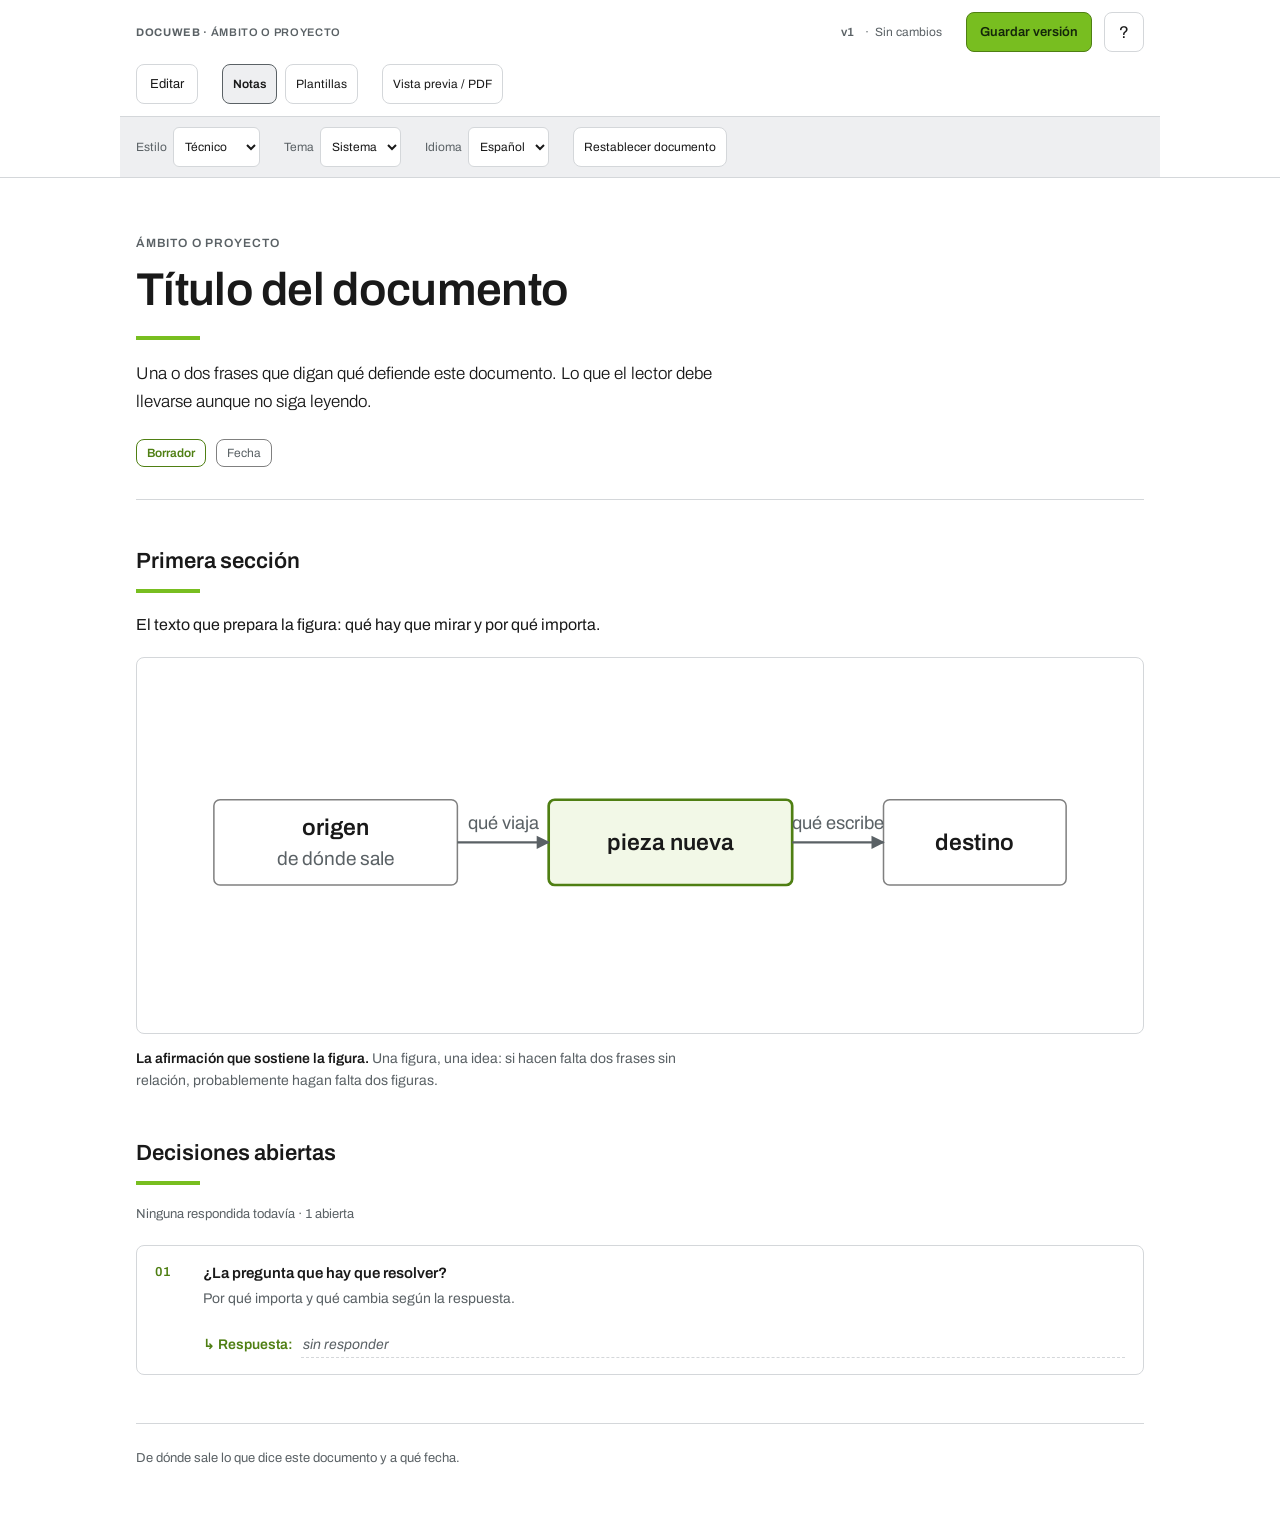
==== template.html @ 3a15a32e "feat: un solo botón Editar, Restablecer a la vista y enlaces Tres cosas que se notan al usar el docu" ====
<!doctype html>
<html lang="es">
<head>
<meta charset="utf-8">
<meta name="viewport" content="width=device-width, initial-scale=1, viewport-fit=cover">
<meta name="color-scheme" content="light dark">
<title>Título del documento</title>
<meta name="description" content="Documento creado con docuweb.">
<link rel="preconnect" href="https://fonts.googleapis.com">
<link rel="preconnect" href="https://fonts.gstatic.com" crossorigin>
<link rel="stylesheet" href="https://fonts.googleapis.com/css2?family=Archivo:wght@300;400;600&display=swap">
<style>:root{--surface:#ffffff;--surface-2:#eeeff1;--ink:#191919;--ink-muted:#5a6165;--border:#d4d7da;--border-strong:#808080;--brand:#78be20;--brand-ink:#4f7f13;--brand-tint:#f2f8e7;--info:#0b96cc;--danger:#b3000f;--danger-tint:#fdeced;--note-tint:#e6f4fb;--note-ink:#0a6d94;--radius:4px}@media (prefers-color-scheme:dark){:root:not([data-theme="light"]){--surface:#16191b;--surface-2:#212629;--ink:#eef1f2;--ink-muted:#a4acb1;--border:#343b40;--border-strong:#5e676c;--brand:#8fd42e;--brand-ink:#a3dd52;--brand-tint:#1c2a11;--info:#4cb9e6;--danger:#ff7b7b;--danger-tint:#2c1517;--note-tint:#112c38;--note-ink:#6fcdf0}}:root[data-theme="dark"]{--surface:#16191b;--surface-2:#212629;--ink:#eef1f2;--ink-muted:#a4acb1;--border:#343b40;--border-strong:#5e676c;--brand:#8fd42e;--brand-ink:#a3dd52;--brand-tint:#1c2a11;--info:#4cb9e6;--danger:#ff7b7b;--danger-tint:#2c1517;--note-tint:#112c38;--note-ink:#6fcdf0}*{box-sizing:border-box}html,body{margin:0;padding:0}#document-content a{color:var(--brand-ink);text-underline-offset:2px}#document-content a:hover{color:var(--ink)}img{max-width:100%}[hidden]{display:none!important}body{background:var(--surface);color:var(--ink);font-family:"Archivo",system-ui,-apple-system,"Segoe UI",sans-serif;line-height:1.5;-webkit-font-smoothing:antialiased}.page{max-width:1040px;margin:0 auto;padding-inline:16px;padding-block:32px 72px;display:flex;flex-direction:column;gap:56px}.appbar{position:sticky;top:env(safe-area-inset-top,0px);z-index:40;background:var(--surface);border-bottom:1px solid var(--border)}.appbar-inner{max-width:1040px;margin:0 auto;padding:10px 16px;display:flex;align-items:center;gap:10px;flex-wrap:wrap}.appbar .brandmark{font-size:12px;font-weight:600;letter-spacing:.09em;text-transform:uppercase;color:var(--ink-muted);margin-right:auto}.btn{font:inherit;font-size:13px;line-height:1;padding:9px 13px;border-radius:var(--radius);border:1px solid var(--border-strong);background:var(--surface);color:var(--ink);cursor:pointer;white-space:nowrap}.btn:hover{background:var(--surface-2)}.btn:focus-visible{outline:2px solid var(--info);outline-offset:2px}.btn[aria-pressed="true"]{background:var(--brand);border-color:var(--brand-ink);color:#14260a;font-weight:600}.btn--primary{background:var(--brand);border-color:var(--brand-ink);color:#14260a;font-weight:600}.btn--primary:hover{background:var(--brand-ink);color:#fff}.btn--ghost{border-color:var(--border)}.btn:disabled{opacity:.45;cursor:not-allowed}.btn--sm{padding:7px 10px;font-size:12px}.dirty{font-size:12px;color:var(--danger);font-weight:600;display:inline-flex;align-items:center;gap:6px}.dirty::before{content:"";width:7px;height:7px;border-radius:50%;background:var(--danger)}.saved{font-size:12px;color:var(--ink-muted)}.kicker{font-size:12px;font-weight:600;letter-spacing:.09em;text-transform:uppercase;color:var(--ink-muted);margin:0 0 12px}h1{font-size:clamp(30px,5vw,46px);line-height:1.14;font-weight:600;letter-spacing:-.015em;margin:0 0 20px;text-wrap:balance}h1::after{content:"";display:block;width:4rem;height:4px;background:var(--brand);margin-top:20px}.lede{font-size:17px;font-weight:300;line-height:1.6;max-width:62ch;margin:0}.lede strong{font-weight:600}.meta{display:flex;flex-wrap:wrap;gap:8px 10px;margin-top:24px}.pill{font-size:12px;line-height:1;padding:7px 10px;border:1px solid var(--border-strong);border-radius:var(--radius);color:var(--ink-muted)}.pill.is-draft{border-color:var(--brand-ink);color:var(--brand-ink);font-weight:600}section{display:flex;flex-direction:column;gap:20px}h2{font-size:24px;font-weight:600;line-height:1.25;margin:0;text-wrap:balance}h2::after{content:"";display:block;width:4rem;height:4px;background:var(--brand);margin-top:14px}h3{font-size:16px;font-weight:600;margin:0}p{margin:0;max-width:68ch}code{font-family:ui-monospace,SFMono-Regular,"SF Mono",Menlo,monospace;font-size:.88em;background:var(--surface-2);padding:1px 5px;border-radius:2px}figure{margin:0;display:flex;flex-direction:column;gap:14px}.figtools{display:none;flex-wrap:wrap;gap:8px;align-items:center;padding:10px;border:1px solid var(--border);border-bottom:none;border-radius:var(--radius) var(--radius) 0 0;background:var(--surface-2)}body.editing .figtools{display:flex}.figtools .sep{flex:1}.figtools .hint{font-size:12px;color:var(--ink-muted)}.canvas{overflow:auto;border:1px solid var(--border);border-radius:var(--radius);background:var(--surface);padding:20px 16px}body.editing .canvas{border-radius:0 0 var(--radius) var(--radius)}.canvas svg{display:block;height:auto;width:100%}.canvas--wide svg{min-width:880px}.canvas--mid svg{min-width:640px}body.editing .canvas svg{touch-action:none}figcaption{font-size:14px;color:var(--ink-muted);max-width:68ch;line-height:1.55}figcaption b{color:var(--ink);font-weight:600}.legend{display:flex;flex-wrap:wrap;gap:10px 22px;font-size:13px;color:var(--ink-muted)}.legend span{display:inline-flex;align-items:center;gap:8px}.swatch{width:26px;height:14px;border-radius:2px;flex:none}.sw-new{background:var(--brand-tint);border:1.5px solid var(--brand-ink)}.sw-out{border:1px dashed var(--border-strong)}.sw-dead{background:var(--danger-tint);border:1px dashed var(--danger)}.n-box{fill:var(--surface);stroke:var(--border-strong);stroke-width:1}.n-new{fill:var(--brand-tint);stroke:var(--brand-ink);stroke-width:1.75}.n-out{fill:var(--surface);stroke:var(--border-strong);stroke-width:1;stroke-dasharray:5 4}.n-dead{fill:var(--danger-tint);stroke:var(--danger);stroke-width:1;stroke-dasharray:5 4}.n-chip{fill:var(--surface-2);stroke:none}.n-chipdead{fill:var(--danger-tint);stroke:var(--danger);stroke-width:1;stroke-dasharray:4 3}.n-divider{fill:none;stroke:var(--info);stroke-width:1.5;stroke-dasharray:7 5}.n-label{fill:none;stroke:none}.n-note{fill:var(--note-tint);stroke:var(--note-ink);stroke-width:1.25}.t-note{fill:var(--ink);font-size:12.5px}.t-noteby{fill:var(--note-ink);font-size:11px;font-weight:600}.e-note{stroke:var(--note-ink);stroke-width:1.25;fill:none;stroke-dasharray:3 3}.p-note{fill:var(--note-ink)}body.no-notes .note-layer{display:none}.t-title{fill:var(--ink);font-size:15px;font-weight:600}.t-title.sm{font-size:13.5px}.node-link{cursor:pointer}.node-link text:first-of-type{text-decoration:underline;text-underline-offset:2px}body.editing .node-link{cursor:default}.t-sub{fill:var(--ink-muted);font-size:12.5px}.t-sub.sm{font-size:12px}.t-dead{fill:var(--danger)}.t-edge{fill:var(--ink-muted);font-size:12px}.t-edge.new{fill:var(--brand-ink);font-weight:600}.t-edge.dead{fill:var(--danger)}.e-line{stroke:var(--ink-muted);stroke-width:1.5;fill:none}.e-new{stroke:var(--brand-ink);stroke-width:2;fill:none}.e-dead{stroke:var(--danger);stroke-width:1.5;fill:none;stroke-dasharray:5 4}.h-line{fill:var(--ink-muted)}.h-new{fill:var(--brand-ink)}.h-dead{fill:var(--danger)}.hit{fill:transparent;stroke:transparent;stroke-width:10}.hitlbl{fill:transparent;stroke:none}body.editing [data-elabel]{cursor:move}.canvas svg text{pointer-events:none;user-select:none;-webkit-user-select:none}body.editing .node,body.editing .edge{cursor:pointer}body.editing .node.dragging{cursor:grabbing}.sel-ring{fill:none;stroke:var(--info);stroke-width:2;stroke-dasharray:4 3;pointer-events:none}.marquee{fill:var(--info);fill-opacity:.08;stroke:var(--info);stroke-width:1;stroke-dasharray:4 3;pointer-events:none}.handle{fill:var(--surface);stroke:var(--info);stroke-width:1.75;cursor:nwse-resize}.wp{fill:var(--surface);stroke:var(--info);stroke-width:1.75;cursor:move}.anch{fill:var(--surface);stroke:var(--info);stroke-width:1.25;opacity:.55;cursor:pointer}.anch:hover{opacity:1;stroke-width:2}.anch.is-on{fill:var(--info);opacity:1}.endp{fill:var(--info);stroke:var(--surface);stroke-width:1.5;cursor:move}.connect-src{stroke:var(--info)!important;stroke-width:2.5!important}.props{position:fixed;right:16px;bottom:16px;z-index:50;width:360px;max-width:calc(100vw - 32px);background:var(--surface);border:1px solid var(--border-strong);border-radius:var(--radius);box-shadow:0 4px 20px rgba(25,25,25,.2);padding:16px;display:none;flex-direction:column;gap:12px;max-height:min(80vh,760px);overflow:auto}.props.open{display:flex}.props header{display:flex;align-items:center;gap:8px}.props header h3{font-size:14px;margin-right:auto}.field{display:flex;flex-direction:column;gap:5px}.field label{font-size:11px;font-weight:600;letter-spacing:.06em;text-transform:uppercase;color:var(--ink-muted)}.field input,.field select,.field textarea{font:inherit;font-size:13px;padding:8px 9px;border:1px solid var(--border-strong);border-radius:var(--radius);background:var(--surface);color:var(--ink);width:100%}.field textarea{resize:vertical;line-height:1.45;min-height:76px}.field input:focus,.field select:focus,.field textarea:focus{outline:2px solid var(--info);outline-offset:1px;border-color:var(--info)}.props-actions{display:flex;gap:8px;flex-wrap:wrap}.btn--danger{border-color:var(--danger);color:var(--danger)}.btn--danger:hover{background:var(--danger-tint)}.revbadge{font:inherit;font-size:12px;font-weight:600;line-height:1;padding:7px 10px;border-radius:var(--radius);border:1px solid var(--brand-ink);background:var(--brand-tint);color:var(--brand-ink);cursor:pointer;font-variant-numeric:tabular-nums}.revbadge:hover{background:var(--brand);color:#14260a}.revbadge:focus-visible{outline:2px solid var(--info);outline-offset:2px}.overlay{position:fixed;top:0;right:0;bottom:0;left:0;inset:0;z-index:60;background:rgba(25,25,25,.6);display:flex;align-items:center;justify-content:center;padding:16px}.modal{background:var(--surface);border:1px solid var(--border-strong);border-radius:var(--radius);padding:22px;width:420px;max-width:100%;max-height:min(80vh,640px);overflow:auto;display:flex;flex-direction:column;gap:14px;box-shadow:0 4px 20px rgba(25,25,25,.2)}.modal h3{font-size:18px}.modal .field input{width:100%}.modal p{font-size:13.5px;color:var(--ink-muted);line-height:1.5}.histlist{display:flex;flex-direction:column;gap:0;border:1px solid var(--border);border-radius:var(--radius)}.histrow{display:grid;grid-template-columns:44px 1fr;gap:12px;padding:12px 14px;border-bottom:1px solid var(--border);font-size:13.5px}.histrow:last-child{border-bottom:none}.histrow.is-current{background:var(--brand-tint)}.histrow .r{font-weight:600;color:var(--brand-ink);font-variant-numeric:tabular-nums}.histrow .who{color:var(--ink-muted);font-size:12.5px}.notice{display:none;gap:12px;align-items:flex-start;border:1px solid var(--brand-ink);background:var(--brand-tint);border-radius:var(--radius);padding:14px 16px;font-size:13.5px;line-height:1.5}.notice.open{display:flex}.notice p{margin:0;flex:1;color:var(--ink)}.notes{display:grid;grid-template-columns:repeat(auto-fit,minmax(260px,1fr));gap:16px}.note{border:1px solid var(--border);border-radius:var(--radius);padding:18px;display:flex;flex-direction:column;gap:8px}.note h3{font-size:15px}.note p{font-size:14px;color:var(--ink-muted);line-height:1.55}.note .src{font-size:12px;color:var(--ink-muted);font-family:ui-monospace,SFMono-Regular,Menlo,monospace}.tablewrap{overflow-x:auto;border:1px solid var(--border);border-radius:var(--radius)}table{border-collapse:collapse;width:100%;min-width:560px;font-size:14px}th,td{text-align:left;padding:13px 16px;border-bottom:1px solid var(--border);vertical-align:top}thead th{font-size:12px;font-weight:600;letter-spacing:.06em;text-transform:uppercase;color:var(--ink-muted);background:var(--surface-2)}tbody tr:last-child td{border-bottom:none}.tag{display:inline-block;font-size:12px;line-height:1;padding:5px 8px;border-radius:2px;background:var(--surface-2);color:var(--ink-muted);white-space:nowrap}.tag.is-new{background:var(--brand-tint);color:var(--brand-ink);font-weight:600}ol.decisions{margin:0;padding:0;list-style:none;border:1px solid var(--border);border-radius:var(--radius)}ol.decisions li{display:grid;grid-template-columns:34px 1fr;gap:14px;padding:16px 18px;border-bottom:1px solid var(--border)}ol.decisions li:last-child{border-bottom:none}ol.decisions li.is-answered{background:var(--brand-tint)}.num{font-size:13px;font-weight:600;color:var(--brand-ink);font-variant-numeric:tabular-nums;padding-top:1px}.decision-q{font-weight:600;font-size:15px;margin-bottom:4px}.decision-w{font-size:14px;color:var(--ink-muted);line-height:1.55}.answer{display:flex;gap:8px;align-items:flex-start;margin-top:10px}.answer .lbl{font-size:14px;font-weight:600;line-height:1.55;color:var(--brand-ink);white-space:nowrap}.answer textarea{flex:1;min-width:0;font:inherit;font-size:14px;line-height:1.55;color:var(--ink);background:transparent;border:0;border-bottom:1px dashed var(--border);border-radius:0;padding:0 2px 2px;margin:0;resize:none;overflow:hidden}.answer textarea::placeholder{color:var(--ink-muted);font-style:italic}.answer textarea:hover{border-bottom-color:var(--border-strong)}.answer textarea:focus{outline:none;border-bottom:1px solid var(--brand-ink)}.deccount{font-size:13px;color:var(--ink-muted);font-variant-numeric:tabular-nums}footer{border-top:1px solid var(--border);padding-top:24px;font-size:13px;color:var(--ink-muted);line-height:1.6;display:flex;flex-direction:column;gap:8px}footer p{max-width:72ch}@media (max-width:560px){.page{padding-block:24px 48px;gap:44px}ol.decisions li{grid-template-columns:24px 1fr;gap:10px;padding:14px}.props{left:16px;right:16px;bottom:8px;width:auto}}:root{--radius:8px}#document-content{display:flex;flex-direction:column;gap:48px;min-width:0}#document-content>header{padding:24px 0 32px;border-bottom:1px solid var(--border)}#document-content>section{min-width:0}.appbar-inner{position:relative;display:flex;flex-direction:column;align-items:stretch;gap:12px;padding:12px 16px 0}.appbar-heading,.appbar-actions,.menu-content,.appbar-preferences{display:flex;align-items:center;gap:8px}.appbar-heading{padding-right:52px;min-width:0}.document-identity{flex:1;min-width:0;overflow:hidden;text-overflow:ellipsis;white-space:nowrap;font-size:11px;letter-spacing:.06em;text-transform:uppercase;color:var(--ink-muted)}.appbar .brandmark{font-size:11px;letter-spacing:inherit;margin:0}.product-name{font-weight:700}.document-state{display:flex;align-items:center;gap:6px;white-space:nowrap;color:var(--ink-muted);font-size:12px;margin-right:16px}.appbar .revbadge{background:transparent;color:var(--ink-muted);border-color:transparent;min-height:40px;padding:0 4px}.appbar .btn,.appbar select{min-height:40px;box-shadow:none;border-color:var(--border)}.appbar .btn[aria-pressed=true]{background:var(--surface-2);border-color:var(--ink-muted);color:var(--ink);font-weight:600}.appbar #btn-help{position:absolute;right:16px;top:12px;width:40px;font-size:17px}.appbar #btn-save{margin-left:auto;border-color:var(--brand-ink)}.appbar:has(#status.dirty) #btn-save{outline:2px solid var(--brand-tint);outline-offset:2px}.appbar .dirty::before{display:none}.appbar-actions{gap:24px;flex-wrap:wrap}.appbar-preferences{background:var(--surface-2);margin:0 -16px;padding:10px 16px;border-top:1px solid var(--border);gap:24px;flex-wrap:wrap}.mobile-control,.mobile-label{display:none}.document-controls{display:flex;flex-wrap:wrap;gap:24px;align-items:center}.document-controls label{font-size:12px;color:var(--ink-muted);display:flex;gap:6px;align-items:center}.document-controls select{font:inherit;color:var(--ink);background:var(--surface);border:1px solid var(--border);border-radius:6px;padding:7px}.content-tools{display:none;padding:12px 0;border-top:1px solid var(--border);gap:8px;flex-wrap:wrap}body.editing-content .content-tools{display:flex}[contenteditable=true]{outline:1px dashed var(--border-strong);outline-offset:5px;cursor:text;white-space:pre-wrap;min-height:1.2em}[contenteditable=true]:focus{outline:2px solid var(--info);border-radius:2px}.metric-grid{display:grid;grid-template-columns:repeat(3,minmax(0,1fr));gap:16px}.metric{border:1px solid var(--border);border-radius:var(--radius);padding:22px;background:var(--surface-2)}.metric h3{font-size:13px;color:var(--ink-muted);margin-bottom:12px}.metric p{font-size:26px;font-weight:600;line-height:1.2}.callout{padding:22px;border-left:4px solid var(--brand-ink);background:var(--brand-tint);border-radius:0 var(--radius) var(--radius) 0;display:grid;gap:10px}.template-grid{display:grid;grid-template-columns:repeat(2,minmax(0,1fr));gap:12px;margin-top:18px}.template-card{white-space:normal;text-align:left;line-height:1.5;padding:20px;display:flex;flex-direction:column;gap:8px}.template-card small{font-size:12px;color:var(--ink-muted)}.template-preview{height:48px;display:flex;gap:5px;align-items:flex-end}.template-preview i{display:block;width:22%;background:var(--border);height:60%;border-radius:3px}.template-preview i:first-child{height:100%;background:var(--brand-ink)}.modal{max-height:85vh;overflow:auto}:root[data-design=editorial] #document-content{gap:60px}:root[data-design=editorial] .page{max-width:920px}:root[data-design=editorial] #document-content h1{font:500 clamp(38px,6vw,62px)/1.08 Georgia,serif;letter-spacing:-.035em}:root[data-design=editorial] #document-content h2{font-family:Georgia,serif;font-size:30px;font-weight:500}:root[data-design=editorial] #document-content h2::after{display:none}:root[data-design=editorial] #document-content>section{padding-top:24px;border-top:1px solid var(--border)}:root[data-design=editorial] .lede{font-size:20px;line-height:1.7}:root[data-design=executive] #document-content>header{padding:32px;border-radius:14px;background:var(--surface-2);border:1px solid var(--border)}:root[data-design=executive] #document-content h1{font-size:clamp(32px,5vw,48px);max-width:22ch}:root[data-design=executive] #document-content h2::after{width:28px;height:3px;margin-top:10px}:root[data-design=executive] #document-content>section{gap:18px}:root[data-design=technical] #document-content h2{font-size:22px}:root[data-design=technical] .canvas{background-image:radial-gradient(var(--border) .6px,transparent .6px);background-size:16px 16px}.answer-print{display:none;white-space:pre-wrap;overflow-wrap:anywhere}ol.decisions li>.answer{grid-column:2;min-width:0}.answer-print{flex:1;min-width:0}.appearance-group{border-top:1px solid var(--border);margin-top:14px;padding-top:12px}.appearance-group summary{font-size:13px;font-weight:600;cursor:pointer;padding:4px 0}.appearance-fields{display:flex;flex-direction:column;gap:12px;padding-top:12px}.appearance-grid{display:grid;grid-template-columns:1fr 1fr;gap:10px}.color-controls{display:flex;gap:6px;align-items:center}.color-controls input[type=color]{width:40px;height:36px;padding:3px;flex:none;cursor:pointer}.color-controls input[type=text]{min-width:0;flex:1;font-family:monospace}.color-field>.btn{align-self:flex-start}.appearance-actions{border-top:1px solid var(--border);padding-top:12px;margin:12px 0}.section-controls{display:flex;gap:8px;flex-wrap:wrap;padding:10px;background:var(--surface-2);border:1px dashed var(--border);border-radius:var(--radius)}@media print{.section-controls{display:none!important}}#props-body{display:flex;flex-direction:column;gap:8px}.props>header{position:sticky;top:-16px;background:var(--surface);z-index:1;padding:10px 0}.tablewrap th,.tablewrap td{overflow-wrap:anywhere}@media(max-width:600px){.metric-grid,.template-grid{grid-template-columns:1fr}.appbar{position:static}.appbar-heading{padding:0}.document-state,.desktop-label,.product-name{display:none}.mobile-control,.mobile-label{display:inline-flex}.appbar .btn,.appbar select{min-height:44px}.appbar-inner{padding-bottom:12px;gap:8px}.appbar-actions{gap:8px;flex-wrap:nowrap;justify-content:space-between}.toolbar-menu{position:relative}.toolbar-menu .menu-content{display:none;position:absolute;top:calc(100% + 6px);left:0;z-index:45;padding:8px;min-width:180px;flex-direction:column;align-items:stretch;background:var(--surface);border:1px solid var(--border);border-radius:8px}.toolbar-menu.is-open .menu-content{display:flex}.secondary-menu{order:3}.secondary-menu .menu-content{left:auto;right:0}.appbar #btn-help{position:static;width:auto;font-size:13px}.appbar #btn-help::after{content:' ' attr(aria-label)}.appbar-preferences{display:none;margin-bottom:-12px}.appbar-preferences.is-open{display:flex}.document-controls{flex-direction:column;align-items:stretch;gap:8px}.document-controls label{justify-content:space-between}.document-controls select{min-width:60%}.document-controls{width:100%}:root[data-design=executive] #document-content>header{padding:22px}#document-content{gap:36px}}@page{size:A4;margin:17mm 16mm 18mm}@media print{:root,:root[data-theme],:root:not([data-theme=light]){--surface:#fff;--surface-2:#f3f4f5;--ink:#191919;--ink-muted:#50565a;--border:#c9cdd0;--border-strong:#747b80;--brand:#78be20;--brand-ink:#436d10;--brand-tint:#f2f8e7;--info:#096889;--danger:#a40014;--danger-tint:#fff0f0;--note-tint:#edf6fa;--note-ink:#075e80;color-scheme:light}*{-webkit-print-color-adjust:exact;print-color-adjust:exact}body{background:white;font-size:10pt}.appbar,.content-tools,.notice,.props,.overlay,.figtools,body.editing .figtools{display:none!important}.page{display:block!important;max-width:none!important;padding:0!important;margin:0!important}#document-content{display:block!important}#document-content>header{margin-bottom:9mm;padding-top:0}#document-content>section{display:block;margin:0 0 9mm;padding-top:0}#document-content>section>*+*{margin-top:4mm}#document-content h1{font-size:30pt!important}#document-content h2{font-size:18pt!important;break-after:avoid}h3{break-after:avoid}p,li{orphans:3;widows:3}figure,.metric,.note,.callout,ol.decisions li{break-inside:avoid}.canvas{overflow:visible;padding:8px;background-image:none!important}.canvas svg{width:100%!important;min-width:0!important;max-height:180mm}.tablewrap{overflow:visible}table{width:100%;min-width:0!important;table-layout:fixed}thead{display:table-header-group}tr{break-inside:avoid}.answer textarea{display:none!important}.answer-print{display:block}[contenteditable]{outline:none!important}.sel-ring,.handle,.wp,.marquee{display:none!important}footer{margin-top:8mm;padding-top:4mm;border-top:1px solid var(--border)}}</style>
</head>
<body>

<div class="appbar">
  <div class="appbar-inner">
    <div class="appbar-heading">
    <button type="button" class="btn mobile-control" id="btn-menu" data-panel="preferences" aria-controls="preferences" aria-expanded="false" data-i18n-aria-label="appbar.preferences" aria-label="Preferencias">☰</button>
    <div class="document-identity"><span class="product-name">docuweb · </span><span class="brandmark">Ámbito o proyecto</span></div>
    <div class="document-state" aria-live="polite">
    <button type="button" class="revbadge" id="btn-history" data-i18n-title="appbar.history.title" title="Ver el historial de versiones de este fichero">v1</button>
    <span aria-hidden="true">·</span><span id="status" class="saved" data-i18n="status.clean">Sin cambios</span>
    </div>
    <button type="button" class="btn btn--primary" id="btn-save"><span class="desktop-label" data-i18n="appbar.save">Guardar versión</span><span class="mobile-label" data-i18n="appbar.saveShort">Guardar</span></button>
    </div>
    <div class="appbar-actions">
    <button type="button" class="btn" id="btn-edit" aria-pressed="false" data-i18n-title="appbar.edit.title" title="Edita el texto y los diagramas del documento" data-i18n="appbar.edit">Editar</button>
    <div class="toolbar-menu secondary-menu" id="secondary-menu">
    <button type="button" class="btn mobile-control" data-panel="secondary-menu" aria-controls="secondary-actions" aria-expanded="false" data-i18n-aria-label="appbar.more" aria-label="Más">•••</button>
    <div class="menu-content" id="secondary-actions">
    <button type="button" class="btn btn--sm" id="btn-notes" aria-pressed="true" data-i18n-title="appbar.notes.title" title="Muestra u oculta las notas de revisión" data-i18n="appbar.notes">Notas</button>
    <button type="button" class="btn btn--sm btn--ghost" id="btn-help" data-i18n-title="appbar.help.title" data-i18n-aria-label="appbar.help" aria-label="Ayuda" title="Cómo se edita este documento">?</button>
    <button type="button" class="btn btn--sm" id="btn-templates" data-i18n="appbar.templates">Plantillas</button>
    </div></div>
    <button type="button" class="btn btn--sm" id="btn-print" data-i18n="appbar.print">Imprimir / PDF</button>
    </div>
    <div class="appbar-preferences" id="preferences">
    <div class="document-controls"><label><span data-i18n="appbar.style">Estilo</span> <select id="design-select"><option value="technical" data-i18n="style.technical">Técnico</option><option value="editorial" data-i18n="style.editorial">Editorial</option><option value="executive" data-i18n="style.executive">Ejecutivo</option></select></label><label><span data-i18n="appbar.theme">Tema</span> <select id="theme-select"><option value="auto" data-i18n="theme.auto">Sistema</option><option value="light" data-i18n="theme.light">Claro</option><option value="dark" data-i18n="theme.dark">Oscuro</option></select></label><label><span data-i18n="appbar.lang">Idioma</span> <select id="lang-select"><option value="es">Español</option><option value="en">English</option></select></label></div>
    <button type="button" class="btn btn--ghost btn--sm" id="btn-reset" data-i18n-title="appbar.reset.title" title="Vuelve al contenido y los ajustes guardados en este fichero" data-i18n="appbar.reset">Restablecer documento</button>
    </div>
  </div>
</div>

<div class="page">

  <div class="notice" id="notice">
    <p id="notice-text"></p>
    <button type="button" class="btn btn--sm" id="notice-dismiss" data-i18n="notice.dismiss">Entendido</button>
  </div>

  <div id="document-content">
  <!-- ═══════════════ CONTENIDO DEL DOCUMENTO ═══════════════
       Todo lo que hay entre esta marca y la de cierre es tuyo.
       El resto del fichero es el motor: no hace falta tocarlo.
  ════════════════════════════════════════════════════════ -->
  <header>
    <p class="kicker">Ámbito o proyecto</p>
    <h1>Título del documento</h1>
    <p class="lede">
      Una o dos frases que digan qué defiende este documento. Lo que el lector debe
      llevarse aunque no siga leyendo.
    </p>
    <div class="meta">
      <span class="pill is-draft">Borrador</span>
      <span class="pill">Fecha</span>
    </div>
  </header>

  <section>
    <h2>Primera sección</h2>
    <p>
      El texto que prepara la figura: qué hay que mirar y por qué importa.
    </p>
    <figure data-fig="f1">
      <div class="figtools" data-tools="f1"></div>
      <div class="canvas canvas--mid"><svg data-svg="f1" role="img" aria-label="Describe aquí el diagrama para quien no puede verlo."></svg></div>
      <figcaption>
        <b>La afirmación que sostiene la figura.</b> Una figura, una idea: si hacen falta
        dos frases sin relación, probablemente hagan falta dos figuras.
      </figcaption>
    </figure>
  </section>

  <section>
    <h2>Decisiones abiertas</h2>
    <p class="deccount" id="dec-count"></p>
    <ol class="decisions">
      <li data-decision="1"><span class="num">01</span><div>
        <p class="decision-q">¿La pregunta que hay que resolver?</p>
        <p class="decision-w">Por qué importa y qué cambia según la respuesta.</p>
      </div>
        <div class="answer"><span class="lbl">↳ Respuesta:</span><textarea data-answer="1" rows="1" placeholder="sin responder"></textarea></div>
      </li>
    </ol>
  </section>

  <footer>
    <p>
      De dónde sale lo que dice este documento y a qué fecha.
    </p>
  </footer>
  <!-- ═══════════════ FIN DEL CONTENIDO ═══════════════ -->
  </div>
  <div class="content-tools" data-i18n-aria-label="appbar.addContent" aria-label="Añadir contenido">
    <button class="btn btn--sm" type="button" data-add-block="header" data-i18n="add.header">+ Título</button>
    <button class="btn btn--sm" type="button" data-add-block="section" data-i18n="add.section">+ Sección</button>
    <button class="btn btn--sm" type="button" data-add-block="callout" data-i18n="add.callout">+ Aviso</button>
    <button class="btn btn--sm" type="button" data-add-block="table" data-i18n="add.table">+ Tabla</button>
    <button class="btn btn--sm" type="button" data-add-block="figure" data-i18n="add.diagram">+ Diagrama</button>
    <button class="btn btn--sm" type="button" data-add-block="decision" data-i18n="add.decision">+ Decisión</button>
    <button class="btn btn--sm" type="button" id="btn-link" data-i18n-title="add.link.title" title="Convierte el texto seleccionado en un enlace" data-i18n="add.link">Enlace</button>
    <button class="btn btn--sm" type="button" id="btn-content-undo" data-i18n="add.undo">Deshacer</button>
    <button class="btn btn--sm" type="button" id="btn-content-redo" data-i18n="add.redo">Rehacer</button>
  </div>
</div>

<div class="overlay" id="overlay" hidden>
  <div class="modal" role="dialog" aria-modal="true" aria-labelledby="modal-title">
    <h3 id="modal-title">Grabar versión</h3>
    <div id="modal-body"></div>
    <div class="props-actions" id="modal-actions"></div>
  </div>
</div>

<div class="props" id="props" role="dialog" data-i18n-aria-label="props.aria" aria-label="Propiedades del elemento seleccionado">
  <header>
    <h3 id="props-title" data-i18n="props.title">Propiedades</h3>
    <button type="button" class="btn btn--sm btn--ghost" id="props-close" data-i18n-aria-label="modal.close" aria-label="Cerrar" data-i18n="modal.close">Cerrar</button>
  </header>
  <div id="props-body"></div>
</div>

<script id="diagram-data" type="application/json">
{
  "version": 1,
  "meta": {"rev":1,"savedAt":"","savedBy":"","history":[]},
  "answers": {},
  "figures": {
    "f1": {
      "w": 640,
      "h": 220,
      "nodes": [
        {"id":"a","x":40,"y":80,"w":160,"h":56,"kind":"box","title":"origen","sub":"de dónde sale"},
        {"id":"b","x":260,"y":80,"w":160,"h":56,"kind":"new","title":"pieza nueva"},
        {"id":"c","x":480,"y":80,"w":120,"h":56,"kind":"box","title":"destino"}
      ],
      "edges": [{"id":"e1","from":"a","to":"b","label":"qué viaja"},{"id":"e2","from":"b","to":"c","label":"qué escribe"}]
    }
  }
}
</script>

<script id="template-data" type="application/json">[{"id":"propuesta-tecnica","title":"Propuesta técnica","description":"Del problema a una recomendación con alternativas y decisiones.","design":"technical","html":"<header><p class=\"kicker\">Documento de trabajo<\/p><h1>Título de la propuesta<\/h1><p class=\"lede\">Resume el cambio propuesto, a quién beneficia y por qué merece la pena.<\/p><div class=\"meta\"><span class=\"pill is-draft\">Borrador<\/span><span class=\"pill\">Fecha por completar<\/span><\/div><\/header><section><h2>Problema y alcance<\/h2><p>Describe el problema con evidencia. Delimita qué se incluye y qué queda fuera.<\/p><\/section><section><h2>Alternativas<\/h2><div class=\"tablewrap\"><table><thead><tr><th>Opción<\/th><th>Beneficio<\/th><th>Coste o limitación<\/th><\/tr><\/thead><tbody><tr><td>Situación actual<\/td><td>Por documentar<\/td><td>Por documentar<\/td><\/tr><tr><td>Propuesta<\/td><td>Por documentar<\/td><td>Por documentar<\/td><\/tr><\/tbody><\/table><\/div><\/section><section><h2>Arquitectura propuesta<\/h2><figure data-fig=\"f1\"><div class=\"figtools\" data-tools=\"f1\"><\/div><div class=\"canvas canvas--mid\"><svg data-svg=\"f1\" role=\"img\" aria-label=\"Entrada, proceso y resultado\"><\/svg><\/div><figcaption>Explica qué cambia y qué información pasa entre las piezas.<\/figcaption><\/figure><\/section><section><h2>Validación y riesgos<\/h2><p>Define cómo comprobar el resultado, qué podría fallar y cómo revertir el cambio.<\/p><\/section><section><h2>Decisión pendiente<\/h2><p class=\"deccount\" id=\"dec-count\"><\/p><ol class=\"decisions\"><li data-decision=\"1\"><span class=\"num\">01<\/span><div><p class=\"decision-q\">¿Se aprueba la propuesta?<\/p><p class=\"decision-w\">Indica responsable, condiciones y fecha de revisión.<\/p><\/div><div class=\"answer\"><span class=\"lbl\">Respuesta:<\/span><textarea data-answer=\"1\" rows=\"1\" placeholder=\"sin responder\"><\/textarea><\/div><\/li><\/ol><\/section><footer><p>Fuentes, responsable y fecha de actualización: por completar.<\/p><\/footer>","figures":{"f1":{"w":704,"h":224,"nodes":[{"id":"n0","x":32,"y":64,"w":176,"h":64,"kind":"box","title":"Entrada"},{"id":"n1","x":256,"y":64,"w":176,"h":64,"kind":"new","title":"Proceso"},{"id":"n2","x":480,"y":64,"w":176,"h":64,"kind":"box","title":"Resultado"}],"edges":[{"id":"e0","from":"n0","to":"n1","label":"envía"},{"id":"e1","from":"n1","to":"n2","label":"envía"}]}},"i18n":{"en":{"title":"Technical proposal","description":"From the problem to a recommendation, with alternatives and decisions.","html":"<header><p class=\"kicker\">Working document<\/p><h1>Proposal title<\/h1><p class=\"lede\">Summarise the proposed change, who benefits and why it is worth it.<\/p><div class=\"meta\"><span class=\"pill is-draft\">Draft<\/span><span class=\"pill\">Date to be filled in<\/span><\/div><\/header><section><h2>Problem and scope<\/h2><p>Describe the problem with evidence. Delimit what is included and what is left out.<\/p><\/section><section><h2>Alternatives<\/h2><div class=\"tablewrap\"><table><thead><tr><th>Option<\/th><th>Benefit<\/th><th>Cost or limitation<\/th><\/tr><\/thead><tbody><tr><td>Current situation<\/td><td>To be documented<\/td><td>To be documented<\/td><\/tr><tr><td>Proposal<\/td><td>To be documented<\/td><td>To be documented<\/td><\/tr><\/tbody><\/table><\/div><\/section><section><h2>Proposed architecture<\/h2><figure data-fig=\"f1\"><div class=\"figtools\" data-tools=\"f1\"><\/div><div class=\"canvas canvas--mid\"><svg data-svg=\"f1\" role=\"img\" aria-label=\"Input, process and output\"><\/svg><\/div><figcaption>Explain what changes and what information moves between the pieces.<\/figcaption><\/figure><\/section><section><h2>Validation and risks<\/h2><p>Define how to check the result, what could fail and how to revert the change.<\/p><\/section><section><h2>Pending decision<\/h2><p class=\"deccount\" id=\"dec-count\"><\/p><ol class=\"decisions\"><li data-decision=\"1\"><span class=\"num\">01<\/span><div><p class=\"decision-q\">Is the proposal approved?<\/p><p class=\"decision-w\">State the owner, the conditions and the review date.<\/p><\/div><div class=\"answer\"><span class=\"lbl\">Answer:<\/span><textarea data-answer=\"1\" rows=\"1\" placeholder=\"unanswered\"><\/textarea><\/div><\/li><\/ol><\/section><footer><p>Sources, owner and date of last update: to be completed.<\/p><\/footer>","figures":{"f1":{"w":704,"h":224,"nodes":[{"id":"n0","x":32,"y":64,"w":176,"h":64,"kind":"box","title":"Input"},{"id":"n1","x":256,"y":64,"w":176,"h":64,"kind":"new","title":"Process"},{"id":"n2","x":480,"y":64,"w":176,"h":64,"kind":"box","title":"Output"}],"edges":[{"id":"e0","from":"n0","to":"n1","label":"sends"},{"id":"e1","from":"n1","to":"n2","label":"sends"}]}}}}},{"id":"informe-ejecutivo","title":"Informe ejecutivo","description":"Hallazgos, indicadores y próximos pasos para decidir.","design":"executive","html":"<header><p class=\"kicker\">Documento de trabajo<\/p><h1>Título del informe<\/h1><p class=\"lede\">Escribe la conclusión principal y la decisión que necesita el lector.<\/p><div class=\"meta\"><span class=\"pill is-draft\">Borrador<\/span><span class=\"pill\">Fecha por completar<\/span><\/div><\/header><section><h2>Indicadores<\/h2><div class=\"metric-grid\"><div class=\"metric\"><h3>Resultado<\/h3><p>Por medir<\/p><\/div><div class=\"metric\"><h3>Plazo<\/h3><p>Por medir<\/p><\/div><div class=\"metric\"><h3>Recursos<\/h3><p>Por medir<\/p><\/div><\/div><\/section><section><h2>Hallazgos<\/h2><p>Resume los hallazgos y explica la evidencia que los sostiene.<\/p><\/section><section><div class=\"callout\"><h3>Recomendación<\/h3><p>Describe la acción recomendada y su efecto esperado.<\/p><\/div><\/section><section><h2>Próximos pasos<\/h2><div class=\"tablewrap\"><table><thead><tr><th>Acción<\/th><th>Responsable<\/th><th>Fecha<\/th><\/tr><\/thead><tbody><tr><td>Por definir<\/td><td>Por asignar<\/td><td>Por acordar<\/td><\/tr><tr><td>Por definir<\/td><td>Por asignar<\/td><td>Por acordar<\/td><\/tr><\/tbody><\/table><\/div><\/section><section><h2>Decisión pendiente<\/h2><p class=\"deccount\" id=\"dec-count\"><\/p><ol class=\"decisions\"><li data-decision=\"1\"><span class=\"num\">01<\/span><div><p class=\"decision-q\">¿Qué acción se autoriza?<\/p><p class=\"decision-w\">Indica alcance, responsable y recursos acordados.<\/p><\/div><div class=\"answer\"><span class=\"lbl\">Respuesta:<\/span><textarea data-answer=\"1\" rows=\"1\" placeholder=\"sin responder\"><\/textarea><\/div><\/li><\/ol><\/section><footer><p>Fuentes, responsable y fecha de actualización: por completar.<\/p><\/footer>","figures":{},"i18n":{"en":{"title":"Executive report","description":"Findings, indicators and next steps to decide on.","html":"<header><p class=\"kicker\">Working document<\/p><h1>Report title<\/h1><p class=\"lede\">Write the main conclusion and the decision the reader needs.<\/p><div class=\"meta\"><span class=\"pill is-draft\">Draft<\/span><span class=\"pill\">Date to be filled in<\/span><\/div><\/header><section><h2>Indicators<\/h2><div class=\"metric-grid\"><div class=\"metric\"><h3>Result<\/h3><p>To be measured<\/p><\/div><div class=\"metric\"><h3>Deadline<\/h3><p>To be measured<\/p><\/div><div class=\"metric\"><h3>Resources<\/h3><p>To be measured<\/p><\/div><\/div><\/section><section><h2>Findings<\/h2><p>Summarise the findings and explain the evidence behind them.<\/p><\/section><section><div class=\"callout\"><h3>Recommendation<\/h3><p>Describe the recommended action and its expected effect.<\/p><\/div><\/section><section><h2>Next steps<\/h2><div class=\"tablewrap\"><table><thead><tr><th>Action<\/th><th>Owner<\/th><th>Date<\/th><\/tr><\/thead><tbody><tr><td>To be defined<\/td><td>To be assigned<\/td><td>To be agreed<\/td><\/tr><tr><td>To be defined<\/td><td>To be assigned<\/td><td>To be agreed<\/td><\/tr><\/tbody><\/table><\/div><\/section><section><h2>Pending decision<\/h2><p class=\"deccount\" id=\"dec-count\"><\/p><ol class=\"decisions\"><li data-decision=\"1\"><span class=\"num\">01<\/span><div><p class=\"decision-q\">Which action is authorised?<\/p><p class=\"decision-w\">State the scope, the owner and the resources agreed.<\/p><\/div><div class=\"answer\"><span class=\"lbl\">Answer:<\/span><textarea data-answer=\"1\" rows=\"1\" placeholder=\"unanswered\"><\/textarea><\/div><\/li><\/ol><\/section><footer><p>Sources, owner and date of last update: to be completed.<\/p><\/footer>"}}},{"id":"plan-proyecto","title":"Plan de proyecto","description":"Objetivos, fases, responsables y riesgos en un mismo documento.","design":"executive","html":"<header><p class=\"kicker\">Documento de trabajo<\/p><h1>Nombre del proyecto<\/h1><p class=\"lede\">Describe el resultado que se busca y cómo se medirá su éxito.<\/p><div class=\"meta\"><span class=\"pill is-draft\">Borrador<\/span><span class=\"pill\">Fecha por completar<\/span><\/div><\/header><section><h2>Objetivo y alcance<\/h2><p>Define entregables, criterios de aceptación y exclusiones.<\/p><\/section><section><h2>Fases e hitos<\/h2><div class=\"tablewrap\"><table><thead><tr><th>Fase<\/th><th>Entregable<\/th><th>Responsable<\/th><th>Fecha<\/th><\/tr><\/thead><tbody><tr><td>Preparación<\/td><td>Por definir<\/td><td>Por asignar<\/td><td>Por acordar<\/td><\/tr><tr><td>Ejecución<\/td><td>Por definir<\/td><td>Por asignar<\/td><td>Por acordar<\/td><\/tr><tr><td>Validación<\/td><td>Por definir<\/td><td>Por asignar<\/td><td>Por acordar<\/td><\/tr><\/tbody><\/table><\/div><\/section><section><h2>Riesgos y dependencias<\/h2><div class=\"tablewrap\"><table><thead><tr><th>Riesgo<\/th><th>Impacto<\/th><th>Mitigación<\/th><\/tr><\/thead><tbody><tr><td>Por identificar<\/td><td>Por evaluar<\/td><td>Por definir<\/td><\/tr><\/tbody><\/table><\/div><\/section><section><h2>Decisión pendiente<\/h2><p class=\"deccount\" id=\"dec-count\"><\/p><ol class=\"decisions\"><li data-decision=\"1\"><span class=\"num\">01<\/span><div><p class=\"decision-q\">¿Se confirma el alcance y el calendario?<\/p><p class=\"decision-w\">Recoge las condiciones necesarias para iniciar el proyecto.<\/p><\/div><div class=\"answer\"><span class=\"lbl\">Respuesta:<\/span><textarea data-answer=\"1\" rows=\"1\" placeholder=\"sin responder\"><\/textarea><\/div><\/li><\/ol><\/section><footer><p>Fuentes, responsable y fecha de actualización: por completar.<\/p><\/footer>","figures":{},"i18n":{"en":{"title":"Project plan","description":"Goals, phases, owners and risks in a single document.","html":"<header><p class=\"kicker\">Working document<\/p><h1>Project name<\/h1><p class=\"lede\">Describe the result you are after and how its success will be measured.<\/p><div class=\"meta\"><span class=\"pill is-draft\">Draft<\/span><span class=\"pill\">Date to be filled in<\/span><\/div><\/header><section><h2>Goal and scope<\/h2><p>Define deliverables, acceptance criteria and exclusions.<\/p><\/section><section><h2>Phases and milestones<\/h2><div class=\"tablewrap\"><table><thead><tr><th>Phase<\/th><th>Deliverable<\/th><th>Owner<\/th><th>Date<\/th><\/tr><\/thead><tbody><tr><td>Preparation<\/td><td>To be defined<\/td><td>To be assigned<\/td><td>To be agreed<\/td><\/tr><tr><td>Execution<\/td><td>To be defined<\/td><td>To be assigned<\/td><td>To be agreed<\/td><\/tr><tr><td>Validation<\/td><td>To be defined<\/td><td>To be assigned<\/td><td>To be agreed<\/td><\/tr><\/tbody><\/table><\/div><\/section><section><h2>Risks and dependencies<\/h2><div class=\"tablewrap\"><table><thead><tr><th>Risk<\/th><th>Impact<\/th><th>Mitigation<\/th><\/tr><\/thead><tbody><tr><td>To be identified<\/td><td>To be assessed<\/td><td>To be defined<\/td><\/tr><\/tbody><\/table><\/div><\/section><section><h2>Pending decision<\/h2><p class=\"deccount\" id=\"dec-count\"><\/p><ol class=\"decisions\"><li data-decision=\"1\"><span class=\"num\">01<\/span><div><p class=\"decision-q\">Are the scope and the schedule confirmed?<\/p><p class=\"decision-w\">Collect the conditions needed to start the project.<\/p><\/div><div class=\"answer\"><span class=\"lbl\">Answer:<\/span><textarea data-answer=\"1\" rows=\"1\" placeholder=\"unanswered\"><\/textarea><\/div><\/li><\/ol><\/section><footer><p>Sources, owner and date of last update: to be completed.<\/p><\/footer>"}}},{"id":"comparacion-alternativas","title":"Comparación de alternativas","description":"Criterios, evidencias y compromisos para justificar una elección.","design":"editorial","html":"<header><p class=\"kicker\">Documento de trabajo<\/p><h1>Comparación de alternativas<\/h1><p class=\"lede\">Explica la necesidad y cuáles son las opciones que se están evaluando.<\/p><div class=\"meta\"><span class=\"pill is-draft\">Borrador<\/span><span class=\"pill\">Fecha por completar<\/span><\/div><\/header><section><h2>Criterios de evaluación<\/h2><p>Define qué importa y cómo se evaluará cada criterio antes de puntuar las opciones.<\/p><\/section><section><h2>Comparación<\/h2><div class=\"tablewrap\"><table><thead><tr><th>Criterio<\/th><th>Alternativa A<\/th><th>Alternativa B<\/th><\/tr><\/thead><tbody><tr><td>Adecuación<\/td><td>Por evaluar<\/td><td>Por evaluar<\/td><\/tr><tr><td>Coste total<\/td><td>Por estimar<\/td><td>Por estimar<\/td><\/tr><tr><td>Riesgo<\/td><td>Por evaluar<\/td><td>Por evaluar<\/td><\/tr><tr><td>Plazo<\/td><td>Por estimar<\/td><td>Por estimar<\/td><\/tr><\/tbody><\/table><\/div><\/section><section><h2>Recomendación y compromisos<\/h2><p>Justifica la elección con evidencia y explicita qué se acepta perder.<\/p><\/section><section><h2>Decisión pendiente<\/h2><p class=\"deccount\" id=\"dec-count\"><\/p><ol class=\"decisions\"><li data-decision=\"1\"><span class=\"num\">01<\/span><div><p class=\"decision-q\">¿Qué alternativa se elige?<\/p><p class=\"decision-w\">Anota las condiciones de la elección y cuándo revisarla.<\/p><\/div><div class=\"answer\"><span class=\"lbl\">Respuesta:<\/span><textarea data-answer=\"1\" rows=\"1\" placeholder=\"sin responder\"><\/textarea><\/div><\/li><\/ol><\/section><footer><p>Fuentes, responsable y fecha de actualización: por completar.<\/p><\/footer>","figures":{},"i18n":{"en":{"title":"Comparison of alternatives","description":"Criteria, evidence and trade-offs to justify a choice.","html":"<header><p class=\"kicker\">Working document<\/p><h1>Comparison of alternatives<\/h1><p class=\"lede\">Explain the need and which options are being evaluated.<\/p><div class=\"meta\"><span class=\"pill is-draft\">Draft<\/span><span class=\"pill\">Date to be filled in<\/span><\/div><\/header><section><h2>Evaluation criteria<\/h2><p>Define what matters and how each criterion will be evaluated before scoring the options.<\/p><\/section><section><h2>Comparison<\/h2><div class=\"tablewrap\"><table><thead><tr><th>Criterion<\/th><th>Option A<\/th><th>Option B<\/th><\/tr><\/thead><tbody><tr><td>Fit<\/td><td>To be assessed<\/td><td>To be assessed<\/td><\/tr><tr><td>Total cost<\/td><td>To be estimated<\/td><td>To be estimated<\/td><\/tr><tr><td>Risk<\/td><td>To be assessed<\/td><td>To be assessed<\/td><\/tr><tr><td>Timeline<\/td><td>To be estimated<\/td><td>To be estimated<\/td><\/tr><\/tbody><\/table><\/div><\/section><section><h2>Recommendation and trade-offs<\/h2><p>Justify the choice with evidence and state what you accept losing.<\/p><\/section><section><h2>Pending decision<\/h2><p class=\"deccount\" id=\"dec-count\"><\/p><ol class=\"decisions\"><li data-decision=\"1\"><span class=\"num\">01<\/span><div><p class=\"decision-q\">Which alternative is chosen?<\/p><p class=\"decision-w\">Note the conditions of the choice and when to review it.<\/p><\/div><div class=\"answer\"><span class=\"lbl\">Answer:<\/span><textarea data-answer=\"1\" rows=\"1\" placeholder=\"unanswered\"><\/textarea><\/div><\/li><\/ol><\/section><footer><p>Sources, owner and date of last update: to be completed.<\/p><\/footer>"}}},{"id":"registro-decision","title":"Registro de decisión","description":"Contexto, decisión, consecuencias y condiciones de revisión.","design":"editorial","html":"<header><p class=\"kicker\">Documento de trabajo<\/p><h1>Título de la decisión<\/h1><p class=\"lede\">Resume el asunto que requiere una decisión y su ámbito.<\/p><div class=\"meta\"><span class=\"pill is-draft\">Borrador<\/span><span class=\"pill\">Fecha por completar<\/span><\/div><\/header><section><h2>Contexto<\/h2><p>Describe las restricciones, antecedentes y hechos que motivan la decisión.<\/p><\/section><section><h2>Alternativas consideradas<\/h2><p>Explica las opciones evaluadas y por qué se descartan o se mantienen.<\/p><\/section><section><h2>Decisión pendiente<\/h2><p class=\"deccount\" id=\"dec-count\"><\/p><ol class=\"decisions\"><li data-decision=\"1\"><span class=\"num\">01<\/span><div><p class=\"decision-q\">¿Cuál es la decisión acordada?<\/p><p class=\"decision-w\">Registra la resolución, quién la toma y en qué fecha.<\/p><\/div><div class=\"answer\"><span class=\"lbl\">Respuesta:<\/span><textarea data-answer=\"1\" rows=\"1\" placeholder=\"sin responder\"><\/textarea><\/div><\/li><\/ol><\/section><section><h2>Consecuencias<\/h2><p>Describe beneficios, costes, riesgos y obligaciones que se aceptan.<\/p><\/section><section><h2>Cuándo revisar<\/h2><p>Define señales o cambios de contexto que justificarían revisar la decisión.<\/p><\/section><footer><p>Fuentes, responsable y fecha de actualización: por completar.<\/p><\/footer>","figures":{},"i18n":{"en":{"title":"Decision record","description":"Context, decision, consequences and review conditions.","html":"<header><p class=\"kicker\">Working document<\/p><h1>Decision title<\/h1><p class=\"lede\">Summarise the matter that needs a decision and its scope.<\/p><div class=\"meta\"><span class=\"pill is-draft\">Draft<\/span><span class=\"pill\">Date to be filled in<\/span><\/div><\/header><section><h2>Context<\/h2><p>Describe the constraints, background and facts that motivate the decision.<\/p><\/section><section><h2>Alternatives considered<\/h2><p>Explain the options evaluated and why they are discarded or kept.<\/p><\/section><section><h2>Pending decision<\/h2><p class=\"deccount\" id=\"dec-count\"><\/p><ol class=\"decisions\"><li data-decision=\"1\"><span class=\"num\">01<\/span><div><p class=\"decision-q\">What is the agreed decision?<\/p><p class=\"decision-w\">Record the resolution, who takes it and on what date.<\/p><\/div><div class=\"answer\"><span class=\"lbl\">Answer:<\/span><textarea data-answer=\"1\" rows=\"1\" placeholder=\"unanswered\"><\/textarea><\/div><\/li><\/ol><\/section><section><h2>Consequences<\/h2><p>Describe the benefits, costs, risks and obligations that are accepted.<\/p><\/section><section><h2>When to review<\/h2><p>Define the signals or context changes that would justify revisiting the decision.<\/p><\/section><footer><p>Sources, owner and date of last update: to be completed.<\/p><\/footer>"}}}]</script>
<script id="i18n-data" type="application/json">{"keys":["add.callout","add.decision","add.diagram","add.header","add.link","add.link.title","add.redo","add.section","add.table","add.undo","anchor.auto","anchor.e","anchor.n","anchor.ne","anchor.nw","anchor.s","anchor.se","anchor.sw","anchor.w","answers.aria","answers.count.all.many","answers.count.all.one","answers.count.none.many","answers.count.none.one","answers.count.some","answers.label","answers.placeholder","answers.printEmpty","appbar.addContent","appbar.edit","appbar.edit.title","appbar.finishEdit","appbar.help","appbar.help.title","appbar.history.title","appbar.lang","appbar.more","appbar.notes","appbar.notes.count","appbar.notes.hidden","appbar.notes.title","appbar.preferences","appbar.print","appbar.reset","appbar.reset.title","appbar.save","appbar.saveShort","appbar.style","appbar.templates","appbar.theme","appear.align","appear.align.end","appear.align.middle","appear.align.start","appear.auto","appear.auto.title","appear.bold","appear.bold.bold","appear.bold.normal","appear.cap.butt","appear.cap.round","appear.cap.square","appear.copy","appear.dash","appear.dash.dashdot","appear.dash.dashed","appear.dash.dotted","appear.dash.longdash","appear.dash.solid","appear.endHead","appear.fill","appear.fillOpacity","appear.fontSize","appear.fromKind","appear.group.ends","appear.group.plain","appear.group.stroke","appear.group.text","appear.head.arrow","appear.head.circle","appear.head.diamond","appear.head.none","appear.head.open","appear.italic","appear.italic.italic","appear.italic.normal","appear.linecap","appear.mixedShort","appear.mixedValues","appear.noFill","appear.none","appear.opacity","appear.paste","appear.preset","appear.preset.card","appear.preset.choose","appear.preset.heading","appear.preset.panel","appear.preset.placeholder","appear.radius","appear.reset","appear.route","appear.route.curve","appear.route.rounded","appear.route.straight","appear.shadow","appear.shadow.soft","appear.startHead","appear.stroke","appear.strokeWidth","appear.textColor","block.deleteFooter","block.deleteHeader","block.deleteSection","block.down","block.footer","block.header","block.section","block.up","confirm.reset","date.months","doc.untitled","help.b1.h","help.b1.p","help.b10.h","help.b10.p","help.b11.h","help.b11.p","help.b12.h","help.b12.p","help.b2.h","help.b2.p","help.b3.h","help.b3.p","help.b4.h","help.b4.p","help.b5.h","help.b5.p","help.b6.h","help.b6.p","help.b7.h","help.b7.p","help.b8.h","help.b8.p","help.b9.h","help.b9.p","help.title","history.empty","history.intro","history.nonote","history.title","kind.box","kind.chip","kind.chipdead","kind.dead","kind.divider","kind.edge.dead","kind.edge.line","kind.edge.new","kind.label","kind.new","kind.out","link.address","link.help","link.rejected","link.selectFirst","modal.cancel","modal.close","modal.linkApply","modal.linkRemove","modal.linkTitle","modal.pickFolder","modal.reset","modal.resetTitle","modal.save","modal.saveTitle","new.callout.body","new.callout.title","new.decision.q","new.decision.title","new.decision.w","new.diagram.aria","new.diagram.caption","new.diagram.title","new.header.kicker","new.header.lede","new.header.pill1","new.header.pill2","new.header.title","new.section.body","new.section.title","new.table.h1","new.table.h2","new.table.h3","new.table.r1","new.table.r2","new.table.title","new.table.todo","notice.dismiss","preset.after.sub","preset.after.title","preset.before.edge","preset.before.sub","preset.before.title","preset.beforeafter","preset.cards","preset.edge.continues","preset.edge.sends","preset.flow","preset.labels.application","preset.labels.data","preset.labels.input","preset.labels.output","preset.labels.prepare","preset.labels.presentation","preset.labels.process","preset.labels.run","preset.labels.validate","preset.layers","preset.sequence","preset.title","props.aria","props.box","props.box.center","props.box.delete","props.box.link","props.box.style","props.box.sub","props.box.sub2","props.box.title","props.box.top","props.edge","props.edge.addElbow","props.edge.delElbow","props.edge.delElbows","props.edge.delete","props.edge.from","props.edge.fromAnchor","props.edge.label","props.edge.recenter","props.edge.release","props.edge.style","props.edge.to","props.edge.toAnchor","props.multi.boxStyle","props.multi.boxes.many","props.multi.boxes.one","props.multi.clear","props.multi.delete","props.multi.edgeStyle","props.multi.edges.many","props.multi.edges.one","props.multi.summary","props.multi.title","props.multi.unchanged","props.note","props.note.by","props.note.delete","props.note.none","props.note.target","props.note.text","props.title","restored.notice","save.dest.dialog","save.dest.download","save.dest.folder","save.done.disk","save.done.diskplain","save.done.download","save.field.note","save.field.who","save.fileType","save.folder.pinned","save.inFolder","save.originalFolder","save.where","status.clean","status.dirty","status.restored","status.saved","style.editorial","style.executive","style.technical","template.brand","templates.done","templates.intro","templates.title","theme.auto","theme.dark","theme.light","tools.arrange","tools.arrange.aria","tools.arrange.distributeX","tools.arrange.distributeY","tools.arrange.fit","tools.arrange.left","tools.arrange.top","tools.arrow","tools.arrow.title","tools.arrowTarget","tools.box","tools.diagrams","tools.duplicate","tools.exportSvg","tools.hint.connect","tools.hint.connectTo","tools.hint.idle","tools.hint.picked","tools.newBox","tools.newNote","tools.note","tools.note.title","tools.redo","tools.resetFigure","tools.selectAll","tools.selectAll.title","tools.undo"],"es":["+ Aviso","+ Decisión","+ Diagrama","+ Título","Enlace","Convierte el texto seleccionado en un enlace","Rehacer","+ Sección","+ Tabla","Deshacer","automático","derecha","arriba","arriba derecha","arriba izquierda","abajo","abajo derecha","abajo izquierda","izquierda","Respuesta a la decisión","Las {n} respondidas","La única respondida","Ninguna respondida todavía · {n} abiertas","Ninguna respondida todavía · {n} abierta","{done} de {total} respondidas","↳ Respuesta:","sin responder","Sin responder","Añadir contenido","Editar","Edita el texto y los diagramas del documento","Terminar","Ayuda","Cómo se edita este documento","Ver el historial de versiones de este fichero","Idioma","Más","Notas","Notas · {n}","Notas ocultas","Muestra u oculta las notas de revisión","Preferencias","Vista previa / PDF","Restablecer documento","Vuelve al contenido y los ajustes guardados en este fichero","Guardar versión","Guardar","Estilo","Plantillas","Tema","Alineación del texto","Derecha","Centro","Izquierda","Automático","Usar el color del tipo de elemento","Peso","Negrita","Normal","Recta","Redonda","Cuadrada","Copiar apariencia","Patrón de línea","Guion-punto ━ · ━ ·","Segmentos ━ ━ ━","Puntos · · · ·","Segmentos largos ━━ ━━","Continua ━━━━━","Final","Relleno","Opacidad del relleno (%)","Tamaño del texto (px)","Del tipo de elemento","Extremos de línea","Apariencia","Borde y relleno","Texto","Flecha","Círculo","Rombo","Sin punta","Flecha abierta","Inclinación","Cursiva","Normal","Terminación del trazo","Varios","Varios valores","Sin relleno","Sin relleno","Opacidad (%)","Pegar apariencia","Estilo visual","Tarjeta blanca","Aplicar un estilo…","Cabecera violeta","Panel lavanda","Área de entrada","Esquinas (px)","Restablecer apariencia","Recorrido","Curva suave","Codos redondeados","Segmentos rectos","Sombra","Suave","Inicio","Color de línea","Grosor (px)","Color del texto","Eliminar pie","Eliminar cabecera","Eliminar sección","Bajar","pie","cabecera","sección","Subir","Se descartan los cambios sin grabar y vuelven los diagramas de la última versión grabada. ¿Continuar?",["ene","feb","mar","abr","may","jun","jul","ago","sep","oct","nov","dic"],"Documento","Texto y bloques","Editar texto permite escribir en títulos, párrafos, tablas y pies de figura. Al final del documento puedes añadir títulos, secciones, tablas, avisos, diagramas y decisiones. Deshacer y Rehacer también recuperan el contenido.","Notas","+ Nota deja un comentario azul sobre el dibujo, que puede apuntar a una caja. El botón Notas las oculta todas, y entonces tampoco salen en el SVG exportado.","Respuestas","Cada decisión abierta tiene su línea de respuesta: se escribe sin entrar en modo edición, basta pulsar sobre ella.","Grabar","Grabar versión crea el fichero siguiente con el número subido. En Chrome y Edge puedes fijar la carpeta una vez y a partir de ahí graba ahí mismo, sin diálogo.","Plantillas y estilo","Plantillas descarga un documento nuevo. Estilo cambia la apariencia del documento actual; Tema permite elegir claro, oscuro o seguir el sistema. Todo se conserva al grabar una versión.","Apariencia","Selecciona una caja o línea para cambiar colores, relleno, patrón, grosor, esquinas y texto. Las flechas admiten puntas en ambos extremos. Puedes aplicar cambios a una selección múltiple, copiar y pegar apariencia o volver a los valores del tipo.","Diagramas","Selecciona cajas para duplicarlas, alinearlas, distribuirlas o ajustarlas al texto. Diagramas añade un flujo, capas, un antes y después o una secuencia.","Imprimir / PDF","Abre la impresión del navegador y elige Guardar como PDF. Se ocultan los controles y se incluyen las respuestas completas.","Editar","El botón Editar diagramas abre las barras de herramientas de las figuras. Fuera de ese modo el documento solo se lee.","Mover y cambiar","Arrastra cajas, codos de flecha y etiquetas. Tira de la esquina para redimensionar. Doble clic sobre una caja abre su panel. Supr borra lo elegido.","Varios a la vez","Abre un marco arrastrando sobre el fondo, o suma y resta con {add}+clic. Seleccionar todo coge la figura entera. Arrastrando cualquiera de los elegidos se mueve el grupo.","Flechas","Con la flecha seleccionada, Añadir codo crea un punto para rodear una caja. Las etiquetas se arrastran solas y Recentrar etiqueta las devuelve a su sitio.","Cómo se edita","Todavía no se ha grabado ninguna versión.","Cada línea es una versión grabada de este fichero. El historial viaja dentro del documento, así que cualquiera que lo reciba ve por dónde ha pasado.","sin nota","Historial de versiones","caja normal","bloque interior","bloque interior · se elimina","se elimina (roja)","línea de frontera","se elimina (roja)","normal","camino nuevo (verde)","solo texto","pieza nueva (verde)","fuera del ámbito (discontinua)","Dirección","Sin «https://» delante también vale: se añade solo. Un correo se enlaza como correo.","Esa dirección no se puede enlazar. Valen páginas web, correos y teléfonos.","Selecciona antes el texto que quieres enlazar.","Cancelar","Cerrar","Enlazar","Quitar enlace","Enlace","Fijar carpeta…","Restablecer","Restablecer el documento","Grabar","Grabar versión","Explica el hallazgo o la recomendación.","Idea destacada","¿Qué hay que decidir?","Decisión pendiente","Explica las consecuencias y quién debe responder.","Diagrama del documento","Describe lo que muestra el diagrama.","Diagrama","Ámbito o proyecto","Una o dos frases que digan qué defiende este documento.","Borrador","Fecha","Título del documento","Escribe aquí el contenido.","Nueva sección","Criterio","Alternativa A","Alternativa B","Beneficio","Limitación","Comparación","Por completar","Entendido","mejora esperada","Situación propuesta","transformación","limitación por resolver","Situación actual","Antes y después","Panel de tarjetas","continúa","envía","Flujo","Aplicación","Datos","Entrada","Resultado","Preparar","Presentación","Proceso","Ejecutar","Validar","Arquitectura por capas","Secuencia de etapas","Añadir diagrama","Propiedades del elemento seleccionado","Caja","Centrar texto","Eliminar caja","Enlace","Estilo","Subtítulo","Tercera línea","Título","Texto arriba","Flecha","Añadir codo","Quitar codo","Quitar codos","Eliminar flecha","Origen","Sale por","Etiqueta","Recentrar etiqueta","Soltar amarres","Estilo","Destino","Llega por","Estilo de las cajas","{n} cajas","{n} caja","Quitar selección","Eliminar los {n}","Estilo de las flechas","{n} flechas","{n} flecha","{nodes} y {edges}. Arrastra cualquiera de ellas y se mueve el grupo entero.","{n} elementos","sin cambiar","Nota","Firma","Eliminar nota","no apunta a nada","Apunta a","Texto de la nota","Propiedades","Se han recuperado cambios que no llegaste a grabar en el fichero. Pulsa Grabar versión para fijarlos, o Restablecer para volver a los diagramas originales.","Se abrirá el diálogo del sistema para grabar {file}. Llévalo a la carpeta de este documento y las siguientes versiones se ofrecerán ya ahí; o fíjala de una vez con el botón de abajo.","Este navegador no puede escribir en disco desde una página local: {file} irá a Descargas y tendrás que moverlo. Chrome y Edge sí lo permiten.","Se grabará {file} en la carpeta {folder}, sin diálogo y sin pasar por Descargas.","Grabado {file}{folder}. Queda junto al original, con la v{rev} escrita dentro: aunque alguien lo renombre, el documento sigue diciendo qué versión es y quién la grabó.","Grabado {file}.","Descargado {file} a la carpeta de descargas: este navegador no permite escribir en disco desde una página local. Muévelo a {dir}. Lleva la v{rev} escrita dentro.","Qué cambia en esta versión","Quién graba","Página HTML","Carpeta fijada: {folder}. Las próximas versiones se graban ahí directamente, sin diálogo y sin pasar por Descargas.","en {folder}","la carpeta del original","Este documento está en","Sin cambios","Sin guardar","cambios sin grabar","versión grabada","Editorial","Ejecutivo","Técnico","docuweb","Plantilla descargada. Abre {file} para empezar un documento nuevo.","Elige una estructura. Se descargará un documento nuevo, listo para editar y compartir.","Un documento para cada propósito","Sistema","Oscuro","Claro","Organizar…","Organizar cajas","Distribuir horizontal","Distribuir vertical","Ajustar al texto","Alinear izquierda","Alinear arriba","+ Flecha","Pulsa el botón y después la caja de origen y la de destino","Elige destino…","+ Caja","Diagramas…","Duplicar","Exportar SVG","pulsa la caja de origen","ahora la caja de destino","arrastra cajas, codos y etiquetas · marco en el vacío o {add}+clic para varios · Supr borra","{n} elegidos · arrastra cualquiera y se mueven juntos","nueva caja","Escribe aquí la duda o el comentario.","+ Nota","Una nota de revisión: puede quedarse suelta o apuntar a una caja","Rehacer","Restablecer figura","Seleccionar todo","Elige todas las cajas, notas y flechas de esta figura para moverlas juntas","Deshacer"],"en":["+ Callout","+ Decision","+ Diagram","+ Title","Link","Turn the selected text into a link","Redo","+ Section","+ Table","Undo","automatic","right","top","top right","top left","bottom","bottom right","bottom left","left","Answer to the decision","All {n} answered","All {n} answered","None answered yet · {n} open","None answered yet · {n} open","{done} of {total} answered","↳ Answer:","unanswered","Unanswered","Add content","Edit","Edit the text and the diagrams of the document","Done","Help","How this document is edited","See the version history of this file","Language","More","Notes","Notes · {n}","Notes hidden","Show or hide review notes","Preferences","Preview / PDF","Reset document","Restore the content and settings saved in this file","Save version","Save","Style","Templates","Theme","Text alignment","Right","Centre","Left","Automatic","Use the colour of the element kind","Weight","Bold","Normal","Flat","Round","Square","Copy appearance","Line pattern","Dash-dot ━ · ━ ·","Dashed ━ ━ ━","Dotted · · · ·","Long dashes ━━ ━━","Solid ━━━━━","End","Fill","Fill opacity (%)","Text size (px)","From the element kind","Line ends","Appearance","Border and fill","Text","Arrow","Circle","Diamond","No head","Open arrow","Slant","Italic","Normal","Stroke cap","Mixed","Mixed values","No fill","No fill","Opacity (%)","Paste appearance","Visual style","White card","Apply a style…","Violet heading","Lavender panel","Input area","Corners (px)","Reset appearance","Route","Smooth curve","Rounded elbows","Straight segments","Shadow","Soft","Start","Line colour","Width (px)","Text colour","Delete footer","Delete header","Delete section","Move down","footer","header","section","Move up","Unsaved changes are discarded and the diagrams from the last saved version come back. Continue?",["Jan","Feb","Mar","Apr","May","Jun","Jul","Aug","Sep","Oct","Nov","Dec"],"Untitled document","Text and blocks","Edit text lets you write in headings, paragraphs, tables and captions. At the end of the document you can add titles, sections, tables, callouts, diagrams and decisions. Undo and Redo also bring the content back.","Notes","+ Note leaves a blue comment on the drawing, which can point to a box. The Notes button hides them all, and then they are left out of the exported SVG too.","Answers","Every open decision has its answer line: you write in it without entering editing mode, just click on it.","Saving","Save version creates the next file with the number bumped. In Chrome and Edge you can set the folder once and from then on it saves right there, with no dialog.","Templates and style","Templates downloads a new document. Style changes the appearance of the current document; Theme chooses light, dark or follow the system. Everything is kept when you save a version.","Appearance","Select a box or a line to change colours, fill, pattern, width, corners and text. Arrows take heads on both ends. You can apply changes to a multiple selection, copy and paste appearance, or go back to the kind's values.","Diagrams","Select boxes to duplicate, align, distribute or fit them to their text. Diagrams adds a flow, layers, a before and after, or a sequence.","Print / PDF","Opens the browser print dialog; choose Save as PDF. Controls are hidden and full answers are included.","Editing","The Edit diagrams button opens each figure's toolbars. Outside that mode the document is read-only.","Moving and changing","Drag boxes, elbows and labels. Pull the corner to resize. Double click a box to open its panel. Delete removes the selection.","Several at once","Drag a marquee on the background, or add and remove with {add}+click. Select all takes the whole figure. Dragging any of the selected ones moves the group.","Arrows","With the arrow selected, Add elbow creates a point so it can go around a box. Labels drag on their own and Re-centre label puts them back.","How to edit","No version has been saved yet.","Each row is a saved version of this file. The history travels inside the document, so anyone who receives it can see where it has been.","no note","Version history","normal box","inner block","inner block · removed","removed (red)","boundary line","removed (red)","normal","new path (green)","text only","new piece (green)","out of scope (dashed)","Address","You can leave out the leading “https://”: it is added for you. An email address is linked as email.","That address cannot be linked. Web pages, email addresses and phone numbers work.","Select the text you want to link first.","Cancel","Close","Link","Remove link","Link","Set folder…","Reset","Reset the document","Save","Save version","Explain the finding or the recommendation.","Key idea","What has to be decided?","Pending decision","Explain the consequences and who should answer.","Document diagram","Describe what the diagram shows.","Diagram","Scope or project","One or two sentences saying what this document stands for.","Draft","Date","Document title","Write the content here.","New section","Criterion","Option A","Option B","Benefit","Limitation","Comparison","To be completed","Got it","expected improvement","Proposed situation","transformation","limitation to solve","Current situation","Before and after","Card panel","continues","sends","Flow","Application","Data","Input","Output","Prepare","Presentation","Process","Run","Validate","Layered architecture","Sequence of stages","Add diagram","Properties of the selected element","Box","Centre text","Delete box","Link","Style","Subtitle","Third line","Title","Text at top","Arrow","Add elbow","Remove elbow","Remove elbows","Delete arrow","From","Leaves from","Label","Re-centre label","Release anchors","Style","To","Arrives at","Box style","{n} boxes","{n} box","Clear selection","Delete all {n}","Arrow style","{n} arrows","{n} arrow","{nodes} and {edges}. Drag any of them and the whole group moves.","{n} elements","unchanged","Note","Signs","Delete note","points to nothing","Points to","Note text","Properties","Changes you never saved to the file have been recovered. Press Save version to commit them, or Reset to go back to the original diagrams.","The system dialog will open to save {file}. Take it to this document's folder and later versions will be offered there; or set the folder once with the button below.","This browser cannot write to disk from a local page: {file} will go to Downloads and you will have to move it. Chrome and Edge can.","{file} will be written to the {folder} folder, with no dialog and no trip through Downloads.","Saved {file}{folder}. It sits next to the original, with v{rev} written inside: even if someone renames it, the document still says which version it is and who saved it.","Saved {file}.","Downloaded {file} to the downloads folder: this browser does not allow writing to disk from a local page. Move it to {dir}. It carries v{rev} written inside.","What changes in this version","Saved by","HTML page","Folder set: {folder}. Future versions are written there directly, with no dialog and no trip through Downloads.","in {folder}","the original's folder","This document is in","No changes","Unsaved","unsaved changes","version saved","Editorial","Executive","Technical","docuweb","Template downloaded. Open {file} to start a new document.","Choose a structure. A new document will be downloaded, ready to edit and share.","A document for every purpose","System","Dark","Light","Arrange…","Arrange boxes","Distribute horizontally","Distribute vertically","Fit to text","Align left","Align top","+ Arrow","Press the button and then the source box and the target box","Pick target…","+ Box","Diagrams…","Duplicate","Export SVG","press the source box","now the target box","drag boxes, elbows and labels · marquee on empty space or {add}+click for several · Delete removes","{n} selected · drag any of them and they move together","new box","Write the doubt or the comment here.","+ Note","A review note: it can stand alone or point to a box","Redo","Reset figure","Select all","Select every box, note and arrow in this figure so they move together","Undo"]}</script>
<script>(function(){"use strict";var SVGNS="http://www.w3.org/2000/svg";var STORE_KEY="docuweb:borrador:"+(location.pathname||"doc");var FIGS=[];var SNAP=4;var I18N=(function(){try{var raw=JSON.parse(document.getElementById("i18n-data").textContent)||{};var out={};Object.keys(raw).forEach(function(code){if(code==="keys")return;var table=out[code]={};raw.keys.forEach(function(key,i){table[key]=raw[code][i];});});return out;}catch(err){return{};}})();var LANG_KEY="docuweb:idioma";var CHROME=[".appbar",".content-tools","#props","#overlay","#notice","#status"];function docLang(){var raw=(document.documentElement.getAttribute("lang")||"es").toLowerCase();var two=raw.slice(0,2);if(I18N[two])return two;if(I18N[raw])return raw;return"es";}
var lang=docLang();function t(key,vars){var table=I18N[lang]||{};var text=table[key];if(text==null)text=(I18N.es||{})[key];if(text==null)return key;return String(text).replace(/\{(\w+)\}/g,function(m,k){return vars&&vars[k]!=null?String(vars[k]):m;});}
function tList(key){var table=I18N[lang]||{},list=table[key];if(!list)list=(I18N.es||{})[key];return Array.isArray(list)?list:[];}
function applyStatic(){CHROME.forEach(function(sel){var box=document.querySelector(sel);if(box)box.setAttribute("lang",lang);});document.querySelectorAll("[data-i18n]").forEach(function(el2){el2.textContent=t(el2.getAttribute("data-i18n"));});["title","aria-label","placeholder"].forEach(function(attr){document.querySelectorAll("[data-i18n-"+attr+"]").forEach(function(el2){el2.setAttribute(attr,t(el2.getAttribute("data-i18n-"+attr)));});});var picker=document.getElementById("lang-select");if(picker)picker.value=lang;}
function setLang(next){if(!I18N[next]||next===lang)return;lang=next;try{localStorage.setItem(LANG_KEY,lang);}catch(err){}
applyStatic();afterChange();}
function initLang(){try{var saved=localStorage.getItem(LANG_KEY);if(saved&&I18N[saved])lang=saved;}catch(err){}
applyStatic();}
var dataEl=document.getElementById("diagram-data");var baseline=normalizeEdges(JSON.parse(dataEl.textContent));var model=clone(baseline);FIGS=Object.keys(model.figures);var state={editing:false,dirty:false,dragging:false,hideNotes:false,sel:{fig:null,items:[]},marquee:null,connect:null,undo:[],redo:[]};function clone(o){return JSON.parse(JSON.stringify(o));}
function safeHref(raw){var v=String(raw==null?"":raw).trim();if(!v)return"";if(/^[#/]/.test(v)||/^\.\.?\//.test(v))return v;if(/^(https?:|mailto:|tel:)/i.test(v))return v;if(/^[^\s@]+@[^\s@]+\.[^\s@]+$/.test(v))return"mailto:"+v;if(/^[a-z][a-z0-9+.-]*:/i.test(v))return"";return"https://"+v;}
function linkWrap(g,link){var href=safeHref(link);if(!href)return g;var a=el("a",{href:href,target:"_blank",rel:"noopener noreferrer"},"node-link");a.appendChild(g);return a;}
function fileJSON(m){var texto=JSON.stringify(m,function(key,value){return(key==="html"&&this===m.document)?undefined:value;},2);return texto.replace(/<!--/g,"\\u003c!--").replace(/<\//g,"<\\/");}
function writeModel(m){dataEl.textContent="\n"+fileJSON(m)+"\n";}
function fig(id){return model.figures[id];}
function node(f,id){return fig(f).nodes.filter(function(n){return n.id===id;})[0];}
function edge(f,id){return fig(f).edges.filter(function(e){return e.id===id;})[0];}
function center(n){return{x:n.x+n.w/2,y:n.y+n.h/2};}
function uid(prefix,list){var i=1,id;do{id=prefix+i;i++;}while(list.some(function(o){return o.id===id;}));return id;}
var IS_MAC=/Mac|iPhone|iPad|iPod/.test(navigator.platform||navigator.userAgent||"");var ADD_KEY=IS_MAC?"Cmd":"Ctrl";function isAdditive(evt){return evt.shiftKey||(IS_MAC?evt.metaKey:evt.ctrlKey);}
function selClear(){state.sel={fig:null,items:[]};}
function selCount(){return state.sel.items.length;}
function selIndex(f,type,id){if(state.sel.fig!==f)return-1;for(var i=0;i<state.sel.items.length;i++){if(state.sel.items[i].type===type&&state.sel.items[i].id===id)return i;}
return-1;}
function selHas(f,type,id){return selIndex(f,type,id)>=0;}
function selSet(f,type,id){state.sel={fig:f,items:[{type:type,id:id}]};}
function selToggle(f,type,id){if(state.sel.fig!==f){selSet(f,type,id);return;}
var i=selIndex(f,type,id);if(i>=0)state.sel.items.splice(i,1);else state.sel.items.push({type:type,id:id});if(!state.sel.items.length)selClear();}
function selOnly(){return state.sel.items.length===1?state.sel.items[0]:null;}
function selIds(type){return state.sel.items.filter(function(i){return i.type===type;}).map(function(i){return i.id;});}
function selPrune(){var f=state.sel.fig;if(!f)return;if(!model.figures[f]){selClear();return;}
state.sel.items=state.sel.items.filter(function(i){return i.type==="node"?!!node(f,i.id):!!edge(f,i.id);});if(!state.sel.items.length)selClear();}
function movingNodes(f){var seen={},out=[];selIds("node").forEach(function(id){var nn=node(f,id);if(nn&&!seen[id]){seen[id]=1;out.push(nn);}
childrenOf(f,id).forEach(function(k){if(!seen[k.id]){seen[k.id]=1;out.push(k);}});});return out;}
function movingWps(f,nodeSet){var eids=selIds("edge");var out=[];fig(f).edges.forEach(function(e){var ws=waypoints(e);if(!ws.length)return;if(eids.indexOf(e.id)<0&&!(nodeSet[e.from]&&nodeSet[e.to]))return;ws.forEach(function(w){out.push(w);});});return out;}
function el(name,attrs,cls){var e=document.createElementNS(SVGNS,name);if(attrs)for(var k in attrs)e.setAttribute(k,attrs[k]);if(cls)e.setAttribute("class",cls);return e;}
function textEl(x,y,str,cls,anchor){var t=el("text",{x:x,y:y,"text-anchor":anchor||"middle"},cls);t.textContent=str;return t;}
function textWidth(str,size){return String(str).length*size*0.53;}
function fitSize(str,maxW,base){var s=base;while(s>9.5&&textWidth(str,s)>maxW)s-=0.5;return s;}
function wrapText(str,maxW,size){var out=[];String(str==null?"":str).split("\n").forEach(function(para){var words=para.split(/\s+/).filter(Boolean);if(!words.length){out.push("");return;}
var cur="";words.forEach(function(w){var test=cur?cur+" "+w:w;if(cur&&textWidth(test,size)>maxW){out.push(cur);cur=w;}
else cur=test;});if(cur)out.push(cur);});return out;}
var NOTE_PAD=12,NOTE_LH=17,NOTE_SIZE=12.5;function noteLines(n){return wrapText(n.text,Math.max(n.w-NOTE_PAD*2,40),drawingFontSize(n,NOTE_SIZE));}
function fitNoteHeight(n){var lines=noteLines(n).length||1;n.h=NOTE_PAD*2+lines*noteLineHeight(n)+(n.by?drawingFontSize(n,NOTE_SIZE)+4:0);return n.h;}
function borderPoint(n,toward){var c=center(n);var dx=toward.x-c.x,dy=toward.y-c.y;if(dx===0&&dy===0)return c;var hw=Math.max(n.w,2)/2,hh=Math.max(n.h,2)/2;var sx=dx===0?Infinity:hw/Math.abs(dx);var sy=dy===0?Infinity:hh/Math.abs(dy);var s=Math.min(sx,sy);return{x:c.x+dx*s,y:c.y+dy*s};}
var ANCHOR_POINTS={nw:[0,0],n:[0.5,0],ne:[1,0],w:[0,0.5],e:[1,0.5],sw:[0,1],s:[0.5,1],se:[1,1]};var ANCHOR_KEYS=["nw","n","ne","e","se","s","sw","w"];function anchorOpts(){return[["auto",t("anchor.auto")],["n",t("anchor.n")],["ne",t("anchor.ne")],["e",t("anchor.e")],["se",t("anchor.se")],["s",t("anchor.s")],["sw",t("anchor.sw")],["w",t("anchor.w")],["nw",t("anchor.nw")]];}
function anchorPoint(n,key){var a=n&&ANCHOR_POINTS[key];if(!a)return null;return{x:n.x+n.w*a[0],y:n.y+n.h*a[1]};}
function nearestAnchor(n,p){if(!n)return null;var best=null,bestD=Infinity;ANCHOR_KEYS.forEach(function(k){var q=anchorPoint(n,k);var dist=Math.hypot(p.x-q.x,p.y-q.y);if(dist<bestD){bestD=dist;best=k;}});var c=center(n);return Math.hypot(p.x-c.x,p.y-c.y)<bestD?null:best;}
function anchorOf(e,which){return which==="from"?e.fromAnchor:e.toAnchor;}
function waypoints(e){if(e.wps&&e.wps.length)return e.wps;return e.wp?[e.wp]:[];}
function setWaypoints(e,list){delete e.wp;if(list&&list.length)e.wps=list;else delete e.wps;}
function normalizeEdges(m){if(!m||!m.figures)return m;Object.keys(m.figures).forEach(function(k){(m.figures[k].edges||[]).forEach(function(e){if(e.wp)setWaypoints(e,waypoints(e).slice());});});return m;}
function setAnchor(e,which,key){var prop=which==="from"?"fromAnchor":"toAnchor";if(!key||key==="auto")delete e[prop];else e[prop]=key;}
function edgePath(f,e){var a=node(f,e.from),b=node(f,e.to);if(!a||!b)return null;var ws=waypoints(e);var first=ws[0]||null,last=ws[ws.length-1]||null;var pa=anchorPoint(a,e.fromAnchor),pb=anchorPoint(b,e.toAnchor);var p1=pa||borderPoint(a,first||pb||center(b));var p2=pb||borderPoint(b,last||pa||center(a));var pts=[p1].concat(ws).concat([p2]);var seg=[p1,p2],segIndex=0,best=-1;for(var i=0;i<pts.length-1;i++){var d=Math.hypot(pts[i+1].x-pts[i].x,pts[i+1].y-pts[i].y);if(d>best){best=d;seg=[pts[i],pts[i+1]];segIndex=i;}}
var mid={x:(seg[0].x+seg[1].x)/2,y:(seg[0].y+seg[1].y)/2};return{pts:pts,mid:mid,seg:seg,segIndex:segIndex};}
function viewBoxOf(f){var d=fig(f);var maxX=d.w,maxY=d.h,minX=0,minY=0;d.nodes.forEach(function(n){minX=Math.min(minX,n.x-12);minY=Math.min(minY,n.y-12);maxX=Math.max(maxX,n.x+n.w+12);maxY=Math.max(maxY,n.y+n.h+24);});d.edges.forEach(function(e){waypoints(e).forEach(function(w){minX=Math.min(minX,w.x-12);minY=Math.min(minY,w.y-12);maxX=Math.max(maxX,w.x+12);maxY=Math.max(maxY,w.y+12);});});return{x:minX,y:minY,w:maxX-minX,h:maxY-minY};}
function renderNodeText(g,n){var pad=12;var maxW=Math.max(n.w-pad*2,40);var small=n.kind==="chip"||n.kind==="chipdead"||n.small;var dead=n.kind==="dead"||n.kind==="chipdead";var tCls="t-title"+(small?" sm":"")+(dead?" t-dead":"");var sCls="t-sub"+(small?" sm":"")+(dead?" t-dead":"");var tBase=drawingFontSize(n,small?13.5:15);var sBase=appearanceOf(n).fontSize==null?(small?12:12.5):Math.max(9,tBase-2.5);if(n.kind==="divider"){var vertical=n.h>n.w;if(n.title){var tx=vertical?n.x:n.x+n.w;var ty=vertical?n.y-8:n.y-8;g.appendChild(textEl(tx,ty,n.title,"t-sub",vertical?"middle":"end"));}
if(n.sub){g.appendChild(textEl(n.x+n.w,n.y+22,n.sub,"t-sub","end"));}
return;}
if(n.kind==="label"){var anchor=appearanceOf(n).align||n.align||"middle";var lx=anchor==="end"?n.x+n.w:anchor==="start"?n.x:n.x+n.w/2;g.appendChild(textEl(lx,n.y+16,n.title||"","t-sub",anchor));return;}
if(n.kind==="note"){var nl=noteLines(n);nl.forEach(function(ln,i){g.appendChild(textEl(n.x+NOTE_PAD,n.y+NOTE_PAD+drawingFontSize(n,NOTE_SIZE)+i*noteLineHeight(n),ln,"t-note","start"));});if(n.by){g.appendChild(textEl(n.x+n.w-NOTE_PAD,n.y+n.h-NOTE_PAD+2,n.by,"t-noteby","end"));}
return;}
var lines=[];if(n.title)lines.push({s:n.title,cls:tCls,size:fitSize(n.title,maxW,tBase)});if(n.sub)lines.push({s:n.sub,cls:sCls,size:fitSize(n.sub,maxW,sBase)});if(n.sub2)lines.push({s:n.sub2,cls:sCls,size:fitSize(n.sub2,maxW,sBase)});if(!lines.length)return;var gap=Math.max(18,tBase*1.3);var startY;if(n.top){startY=n.y+11+tBase;}else{var total=(lines.length-1)*gap;startY=n.y+n.h/2-total/2+5;}
lines.forEach(function(ln,i){var align=appearanceOf(n).align||"middle";var tx=align==="start"?n.x+pad:align==="end"?n.x+n.w-pad:n.x+n.w/2;var t=textEl(tx,startY+i*gap,ln.s,ln.cls,align);t.style.fontSize=ln.size+"px";g.appendChild(t);});}
function render(f){var svg=document.querySelector('svg[data-svg="'+f+'"]');var d=fig(f);if(!(state.dragging&&svg.getAttribute("viewBox"))){var vb=viewBoxOf(f);svg.setAttribute("viewBox",vb.x+" "+vb.y+" "+vb.w+" "+vb.h);}
while(svg.firstChild)svg.removeChild(svg.firstChild);var defs=el("defs");[["line","h-line"],["new","h-new"],["dead","h-dead"]].forEach(function(pair){var m=el("marker",{id:f+"-mk-"+pair[0],viewBox:"0 0 10 10",refX:9,refY:5,markerWidth:7,markerHeight:7,orient:"auto-start-reverse"});m.appendChild(el("path",{d:"M0,0 L10,5 L0,10 z"},pair[1]));defs.appendChild(m);});svg.appendChild(defs);var gEdges=el("g"),gNodes=el("g"),gNotes=el("g",null,"note-layer"),gOver=el("g");svg.appendChild(gNodes);svg.appendChild(gEdges);svg.appendChild(gNotes);svg.appendChild(gOver);var ordered=d.nodes.filter(function(n){return n.kind!=="note";}).sort(function(a,b){var ap=d.nodes.some(function(n){return n.parent===a.id;})?0:1;var bp=d.nodes.some(function(n){return n.parent===b.id;})?0:1;return ap-bp;});ordered.forEach(function(n){var g=el("g",{"data-node":n.id},"node");if(n.kind==="divider"){var vertical=n.h>n.w;g.appendChild(el("line",{x1:n.x,y1:n.y,x2:vertical?n.x:n.x+n.w,y2:vertical?n.y+n.h:n.y},"n-divider"));g.appendChild(el("line",{x1:n.x,y1:n.y,x2:vertical?n.x:n.x+n.w,y2:vertical?n.y+n.h:n.y},"hit"));}else if(n.kind==="label"){g.appendChild(el("rect",{x:n.x,y:n.y,width:n.w,height:n.h},"hit"));}else{g.appendChild(el("rect",{x:n.x,y:n.y,width:n.w,height:n.h,rx:4},"n-"+n.kind));}
renderNodeText(g,n);decorateNode(g,n);gNodes.appendChild(linkWrap(g,n.link));});d.edges.forEach(function(e,index){var p=edgePath(f,e);if(!p)return;var kind=e.kind||"line";var g=el("g",{"data-edge":e.id},"edge");var geometry=connectorShape(p,e);var line=el(geometry.tag,geometry.attrs,"e-"+kind);g.appendChild(el(geometry.tag,geometry.attrs,"hit"));g.appendChild(line);if(geometry.tag==="path"){var length=line.getTotalLength();p.mid=line.getPointAtLength(length/2);p.seg=[line.getPointAtLength(Math.max(0,length/2-1)),line.getPointAtLength(Math.min(length,length/2+1))];}
if(e.label){var dx=p.seg[1].x-p.seg[0].x,dy=p.seg[1].y-p.seg[0].y;var horizontalish=Math.abs(dx)>=Math.abs(dy);var lx=p.mid.x,ly=p.mid.y,anchor="middle";if(horizontalish){ly=p.mid.y-9;}
else{lx=p.mid.x+10;ly=p.mid.y+4;anchor="start";}
if(e.lo){lx+=e.lo.dx;ly+=e.lo.dy;}
var labelSize=drawingFontSize(e,12);var lw=textWidth(e.label,labelSize)+12;g.appendChild(el("rect",{x:anchor==="middle"?lx-lw/2:lx-6,y:ly-labelSize-1,width:lw,height:labelSize+6,rx:2,"data-elabel":e.id},"hitlbl"));var lbl=textEl(lx,ly,e.label,"t-edge"+(kind==="new"?" new":kind==="dead"?" dead":""),anchor);lbl.style.fontSize=labelSize+"px";g.appendChild(lbl);}
decorateEdge(g,line,e,defs,f,index);gEdges.appendChild(g);});d.nodes.filter(function(n){return n.kind==="note";}).forEach(function(n){var g=el("g",{"data-node":n.id},"node");var target=n.anchor?node(f,n.anchor):null;if(target&&target.id!==n.id){var p1=borderPoint(n,center(target));var p2=borderPoint(target,center(n));g.appendChild(el("line",{x1:p1.x,y1:p1.y,x2:p2.x,y2:p2.y},"e-note"));g.appendChild(el("circle",{cx:p2.x,cy:p2.y,r:3.5},"p-note"));}
g.appendChild(el("rect",{x:n.x,y:n.y,width:n.w,height:n.h,rx:4},"n-note"));renderNodeText(g,n);decorateNode(g,n);gNotes.appendChild(g);});if(state.editing){d.edges.forEach(function(e){waypoints(e).forEach(function(w,i){gOver.appendChild(el("circle",{cx:w.x,cy:w.y,r:5,"data-wp":e.id+"|"+i},"wp"));});});if(state.sel.fig===f){state.sel.items.forEach(function(it){if(it.type==="node"){var n=node(f,it.id);if(!n)return;var pad=5;gOver.appendChild(el("rect",{x:n.x-pad,y:n.y-pad,width:Math.max(n.w,2)+pad*2,height:Math.max(n.h,2)+pad*2,rx:6},"sel-ring"));}else{var se=edge(f,it.id);if(!se)return;var sp=edgePath(f,se);if(sp)gOver.appendChild(el("polyline",{points:sp.pts.map(function(q){return q.x+","+q.y;}).join(" ")},"sel-ring"));}});var onlyE=selOnly();if(onlyE&&onlyE.type==="edge"){var oe=edge(f,onlyE.id);var op=oe&&edgePath(f,oe);if(op){[["from",node(f,oe.from),op.pts[0]],["to",node(f,oe.to),op.pts[op.pts.length-1]]].forEach(function(side){var which=side[0],box=side[1],tip=side[2];if(!box)return;var cur=anchorOf(oe,which);ANCHOR_KEYS.concat(["auto"]).forEach(function(k){var q=k==="auto"?center(box):anchorPoint(box,k);var on=k==="auto"?!cur:cur===k;gOver.appendChild(el("circle",{cx:q.x,cy:q.y,r:on?4.5:3.5,"data-anch":oe.id+"|"+which+"|"+k},"anch"+(on?" is-on":"")));});gOver.appendChild(el("circle",{cx:tip.x,cy:tip.y,r:6,"data-endp":oe.id+"|"+which},"endp"));});}}
var only=selOnly();if(only&&only.type==="node"){var on=node(f,only.id);if(on&&on.kind!=="label"){gOver.appendChild(el("rect",{x:on.x+on.w-5,y:on.y+on.h-5,width:10,height:10,rx:2,"data-resize":on.id},"handle"));}}}
if(state.marquee&&state.marquee.fig===f){var mq=state.marquee;gOver.appendChild(el("rect",{x:Math.min(mq.x0,mq.x1),y:Math.min(mq.y0,mq.y1),width:Math.abs(mq.x1-mq.x0),height:Math.abs(mq.y1-mq.y0)},"marquee"));}
if(state.connect&&state.connect.fig===f){var src=node(f,state.connect.from);if(src){gOver.appendChild(el("rect",{x:src.x-5,y:src.y-5,width:src.w+10,height:src.h+10,rx:6},"sel-ring"));}}}}
function renderAll(){FIGS.forEach(render);}
function snapshot(){state.undo.push(JSON.stringify(model));if(state.undo.length>60)state.undo.shift();state.redo.length=0;}
function undo(){if(!state.undo.length)return;state.redo.push(JSON.stringify(model));var savedMeta=clone(meta());model=JSON.parse(state.undo.pop());model.meta=savedMeta;selPrune();afterChange();}
function redo(){if(!state.redo.length)return;state.undo.push(JSON.stringify(model));var savedMeta=clone(meta());model=JSON.parse(state.redo.pop());model.meta=savedMeta;selPrune();afterChange();}
function afterChange(){restoreContent();markDirty();renderAll();renderProps();renderTools();setNotes(!state.hideNotes);renderAnswers();}
function markDirty(){state.dirty=true;var s=document.getElementById("status");s.className="dirty";s.textContent=t("status.dirty");try{localStorage.setItem(STORE_KEY,JSON.stringify(model));}catch(err){}}
function markClean(msg){state.dirty=false;var s=document.getElementById("status");s.className="saved";s.textContent=msg||t("status.clean");try{localStorage.removeItem(STORE_KEY);}catch(err){}}
function notice(text){var n=document.getElementById("notice");document.getElementById("notice-text").textContent=text;n.classList.add("open");}
var SELF=(function(){var out={dir:"",file:"",sep:"/"};try{if(location.protocol!=="file:")return out;var href=decodeURIComponent(location.href.split("#")[0].split("?")[0]);var path=href.replace(/^file:\/\//,"");if(/^\/[A-Za-z]:/.test(path))path=path.slice(1);var win=/^[A-Za-z]:/.test(path);var i=path.lastIndexOf("/");out.file=i>=0?path.slice(i+1):path;out.dir=i>=0?path.slice(0,i):"";out.sep=win?"\\":"/";if(win)out.dir=out.dir.replace(/\//g,"\\");}catch(err){}
return out;})();var WHO_KEY="docuweb:autor";var BASENAME=(function(){var f=(SELF.file||"").replace(/\.html?$/i,"").replace(/-v\d+$/i,"");return f||"documento";})();function meta(){if(!model.meta)model.meta={rev:1,savedAt:todayISO(),savedBy:"",history:[]};if(!model.meta.history)model.meta.history=[];return model.meta;}
function todayISO(){var d=new Date();function p(n){return(n<10?"0":"")+n;}
return d.getFullYear()+"-"+p(d.getMonth()+1)+"-"+p(d.getDate());}
function fmtDate(iso){var m=/^(\d{4})-(\d{2})-(\d{2})$/.exec(iso||"");if(!m)return iso||"";var months=tList("date.months");return Number(m[3])+" "+(months[Number(m[2])-1]||m[2])+" "+m[1];}
function renderMeta(){document.getElementById("btn-history").textContent="v"+meta().rev;}
var overlay=document.getElementById("overlay");var modalReturnFocus=null;function closeModal(){overlay.hidden=true;if(modalReturnFocus&&modalReturnFocus.isConnected)modalReturnFocus.focus();document.getElementById("modal-body").innerHTML="";document.getElementById("modal-actions").innerHTML="";}
function openModal(title,buildBody,buttons){modalReturnFocus=document.activeElement;document.getElementById("modal-title").textContent=title;var body=document.getElementById("modal-body");var acts=document.getElementById("modal-actions");body.innerHTML="";acts.innerHTML="";buildBody(body);buttons.forEach(function(b){var el2=document.createElement("button");el2.type="button";el2.className="btn "+(b.cls||"");el2.textContent=b.label;el2.addEventListener("click",b.onClick);acts.appendChild(el2);});overlay.hidden=false;var first=overlay.querySelector("input,button,select,textarea");if(first){first.focus();if(first.select)first.select();}}
overlay.addEventListener("pointerdown",function(evt){if(evt.target===overlay)closeModal();});var HAS_SAVE=typeof window.showSaveFilePicker==="function";var HAS_DIR=typeof window.showDirectoryPicker==="function";var fsDir=null;var fsFile=null;function fsAllowed(handle){if(!handle||!handle.queryPermission)return Promise.resolve(false);return handle.queryPermission({mode:"readwrite"}).then(function(st){if(st==="granted")return true;return handle.requestPermission({mode:"readwrite"}).then(function(st2){return st2==="granted";});}).catch(function(){return false;});}
function writeHandle(handle,text){return handle.createWritable().then(function(w){return w.write(text).then(function(){return w.close();});});}
function pickFolder(){if(!HAS_DIR)return;window.showDirectoryPicker({mode:"readwrite"}).then(function(d){fsDir=d;fsFile=null;closeModal();notice(t("save.folder.pinned",{folder:d.name}));}).catch(function(){});}
function writeToDisk(filename,html){if(!HAS_SAVE)return Promise.resolve(false);if(fsDir){return fsAllowed(fsDir).then(function(ok){if(!ok){fsDir=null;return false;}
return fsDir.getFileHandle(filename,{create:true}).then(function(h){return writeHandle(h,html).then(function(){fsFile=h;return true;});});}).catch(function(){return false;});}
var opts={suggestedName:filename,types:[{description:t("save.fileType"),accept:{"text/html":[".html"]}}]};if(fsFile)opts.startIn=fsFile;return window.showSaveFilePicker(opts).then(function(h){return writeHandle(h,html).then(function(){fsFile=h;return true;});}).catch(function(err){return(err&&err.name==="AbortError")?"cancel":false;});}
function downloadBlob(filename,html){var blob=new Blob([html],{type:"text/html;charset=utf-8"});var url=URL.createObjectURL(blob);var a=document.createElement("a");a.href=url;a.download=filename;document.body.appendChild(a);a.click();document.body.removeChild(a);setTimeout(function(){URL.revokeObjectURL(url);},4000);}
function destinoTexto(next){var nombre=BASENAME+"-v"+next+".html";if(fsDir)return t("save.dest.folder",{file:nombre,folder:fsDir.name});if(HAS_SAVE)return t("save.dest.dialog",{file:nombre});return t("save.dest.download",{file:nombre});}
function rutaPropia(body){if(!SELF.dir)return;var d=document.createElement("div");d.className="field";var l=document.createElement("label");l.textContent=t("save.where");var v=document.createElement("div");v.style.fontSize="12px";v.style.lineHeight="1.45";v.style.wordBreak="break-all";v.style.fontFamily="ui-monospace,SFMono-Regular,Menlo,monospace";v.style.color="var(--ink-muted)";v.style.border="1px solid var(--border)";v.style.borderRadius="var(--radius)";v.style.padding="8px 9px";v.textContent=SELF.dir;d.appendChild(l);d.appendChild(v);body.appendChild(d);}
function openSaveDialog(){var m=meta();var next=m.rev+1;var who=m.savedBy||"";try{who=localStorage.getItem(WHO_KEY)||who;}catch(err){}
var noteVal="";var buttons=[{label:t("modal.save"),cls:"btn--primary",onClick:function(){closeModal();doSave(who,noteVal);}}];if(HAS_DIR&&!fsDir){buttons.push({label:t("modal.pickFolder"),cls:"",onClick:pickFolder});}
buttons.push({label:t("modal.cancel"),cls:"btn--ghost",onClick:closeModal});openModal(t("modal.saveTitle")+" v"+next,function(body){var p=document.createElement("p");p.textContent=destinoTexto(next);body.appendChild(p);if(!fsDir)rutaPropia(body);body.appendChild(field(t("save.field.who"),who,function(v){who=v;}));body.appendChild(field(t("save.field.note"),"",function(v){noteVal=v;}));},buttons);}
function doSave(who,note){if(state.saving)return;syncContent();var estabaEditando=state.editing;if(estabaEditando)setEdit(false);var m=meta();var metaBefore=JSON.parse(JSON.stringify(m));m.rev=m.rev+1;m.savedAt=todayISO();m.savedBy=(who||"").trim();m.history.push({rev:m.rev,at:m.savedAt,by:m.savedBy,note:(note||"").trim()});try{if(m.savedBy)localStorage.setItem(WHO_KEY,m.savedBy);}catch(err){}
var sel=state.sel;selClear();state.connect=null;renderMeta();renderAll();writeModel(model);document.querySelectorAll("[data-answer]").forEach(function(ta){ta.textContent=ta.value;});document.getElementById("notice").classList.remove("open");document.getElementById("props").classList.remove("open");document.getElementById("props-body").innerHTML="";var status=document.getElementById("status");status.className="saved";status.textContent=t("status.clean");var filename=BASENAME+"-v"+m.rev+".html";var html="<!doctype html>\n"+document.documentElement.outerHTML;function restaurar(){state.saving=false;document.body.inert=false;if(estabaEditando)setEdit(true);state.sel=sel;renderAll();renderProps();}
state.saving=true;document.body.inert=true;writeToDisk(filename,html).then(function(res){if(res==="cancel"){model.meta=metaBefore;writeModel(model);renderMeta();markDirty();restaurar();return;}
baseline=clone(model);markClean(t("status.saved"));restaurar();if(res===true){notice(t("save.done.disk",{file:filename,folder:fsDir?" "+t("save.inFolder",{folder:fsDir.name}):"",rev:m.rev}));}else{downloadBlob(filename,html);notice(t("save.done.download",{file:filename,dir:SELF.dir||t("save.originalFolder"),rev:m.rev}));}});}
function openHelp(){openModal(t("help.title"),function(body){var bloques=[[t("help.b1.h"),t("help.b1.p")],[t("help.b2.h"),t("help.b2.p")],[t("help.b3.h"),t("help.b3.p")],[t("help.b4.h"),t("help.b4.p")],[t("help.b5.h"),t("help.b5.p")],[t("help.b6.h"),t("help.b6.p")],[t("help.b7.h"),t("help.b7.p")],[t("help.b8.h"),t("help.b8.p",{add:ADD_KEY})],[t("help.b9.h"),t("help.b9.p")],[t("help.b10.h"),t("help.b10.p")],[t("help.b11.h"),t("help.b11.p")],[t("help.b12.h"),t("help.b12.p")]];bloques.forEach(function(b){var h=document.createElement("div");h.className="field";var l=document.createElement("label");l.textContent=b[0];var t=document.createElement("p");t.style.margin="0";t.style.fontSize="13px";t.style.lineHeight="1.5";t.style.color="var(--ink-muted)";t.textContent=b[1];h.appendChild(l);h.appendChild(t);body.appendChild(h);});},[{label:t("modal.close"),cls:"btn--ghost",onClick:closeModal}]);}
function openHistory(){var m=meta();openModal(t("history.title"),function(body){var p=document.createElement("p");p.textContent=t("history.intro");body.appendChild(p);var list=document.createElement("div");list.className="histlist";var rows=m.history.slice().reverse();if(!rows.length){var empty=document.createElement("div");empty.className="histrow";empty.textContent=t("history.empty");list.appendChild(empty);}
rows.forEach(function(h){var row=document.createElement("div");row.className="histrow"+(h.rev===m.rev?" is-current":"");var r=document.createElement("span");r.className="r";r.textContent="v"+h.rev;var d=document.createElement("div");var n=document.createElement("div");n.textContent=h.note||t("history.nonote");var w=document.createElement("div");w.className="who";w.textContent=fmtDate(h.at)+(h.by?" · "+h.by:"");d.appendChild(n);d.appendChild(w);row.appendChild(r);row.appendChild(d);list.appendChild(row);});body.appendChild(list);},[{label:t("modal.close"),cls:"btn--ghost",onClick:closeModal}]);}
function select(f,type,id){if(id)selSet(f,type,id);else selClear();renderAll();renderProps();}
function kindsNode(){return[["box",t("kind.box")],["new",t("kind.new")],["out",t("kind.out")],["dead",t("kind.dead")],["chip",t("kind.chip")],["chipdead",t("kind.chipdead")],["divider",t("kind.divider")],["label",t("kind.label")]];}
function kindsEdge(){return[["line",t("kind.edge.line")],["new",t("kind.edge.new")],["dead",t("kind.edge.dead")]];}
function field(label,value,onInput,type){var wrap=document.createElement("div");wrap.className="field";var l=document.createElement("label");l.textContent=label;var i=document.createElement("input");i.type=type||"text";i.value=value==null?"":value;i.addEventListener("input",function(){onInput(i.value);});wrap.appendChild(l);wrap.appendChild(i);return wrap;}
function areaField(label,value,onInput){var wrap=document.createElement("div");wrap.className="field";var l=document.createElement("label");l.textContent=label;var t=document.createElement("textarea");t.rows=4;t.value=value==null?"":value;t.addEventListener("input",function(){onInput(t.value);});wrap.appendChild(l);wrap.appendChild(t);return wrap;}
function selectField(label,value,options,onChange){var wrap=document.createElement("div");wrap.className="field";var l=document.createElement("label");l.textContent=label;var s=document.createElement("select");options.forEach(function(o){var op=document.createElement("option");op.value=o[0];op.textContent=o[1];if(o[0]===value)op.selected=true;s.appendChild(op);});s.addEventListener("change",function(){onChange(s.value);});wrap.appendChild(l);wrap.appendChild(s);return wrap;}
function renderProps(){renderTools();var panel=document.getElementById("props");var body=document.getElementById("props-body");var title=document.getElementById("props-title");var panelKey=state.sel.fig+":"+state.sel.items.map(function(it){return it.type+":"+it.id;}).join(",");var panelScroll=panel._selectionKey===panelKey?panel.scrollTop:0;panel._selectionKey=panelKey;requestAnimationFrame(function(){if(panel._selectionKey===panelKey)panel.scrollTop=panelScroll;});body.innerHTML="";if(!state.editing||!selCount()){panel.classList.remove("open");return;}
panel.classList.add("open");var f=state.sel.fig;var live=false;if(selCount()>1){renderPropsMulti(f,body,title);return;}
var only=selOnly();if(only.type==="node"&&node(f,only.id)&&node(f,only.id).kind==="note"){var nt=node(f,only.id);title.textContent=t("props.note");body.appendChild(areaField(t("props.note.text"),nt.text,function(v){if(!live){snapshot();live=true;}
nt.text=v;fitNoteHeight(nt);markDirty();render(f);}));body.appendChild(field(t("props.note.by"),nt.by,function(v){if(!live){snapshot();live=true;}
nt.by=v;fitNoteHeight(nt);markDirty();render(f);}));var targetOpts=[["",t("props.note.none")]].concat(fig(f).nodes.filter(function(n2){return n2.kind!=="note"&&n2.kind!=="label";}).map(function(n2){return[n2.id,n2.title||n2.id];}));body.appendChild(selectField(t("props.note.target"),nt.anchor||"",targetOpts,function(v){snapshot();if(v)nt.anchor=v;else delete nt.anchor;afterChange();}));renderAppearancePanel(f,body);var na=document.createElement("div");na.className="props-actions";var nDel=document.createElement("button");nDel.type="button";nDel.className="btn btn--sm btn--danger";nDel.textContent=t("props.note.delete");nDel.addEventListener("click",function(){deleteNode(f,nt.id);});na.appendChild(nDel);body.appendChild(na);return;}
if(only.type==="node"){var n=node(f,only.id);if(!n){panel.classList.remove("open");return;}
title.textContent=t("props.box");body.appendChild(field(t("props.box.title"),n.title,function(v){if(!live){snapshot();live=true;}
n.title=v;markDirty();render(f);}));body.appendChild(field(t("props.box.sub"),n.sub,function(v){if(!live){snapshot();live=true;}
n.sub=v;markDirty();render(f);}));body.appendChild(field(t("props.box.sub2"),n.sub2,function(v){if(!live){snapshot();live=true;}
n.sub2=v;markDirty();render(f);}));body.appendChild(selectField(t("props.box.style"),n.kind,kindsNode(),function(v){snapshot();n.kind=v;afterChange();}));body.appendChild(field(t("props.box.link"),n.link,function(v){if(!live){snapshot();live=true;}
if(v.trim())n.link=v.trim();else delete n.link;markDirty();render(f);}));renderAppearancePanel(f,body);var acts=document.createElement("div");acts.className="props-actions";var bTop=document.createElement("button");bTop.type="button";bTop.className="btn btn--sm";bTop.textContent=n.top?t("props.box.center"):t("props.box.top");bTop.addEventListener("click",function(){snapshot();n.top=!n.top;afterChange();});acts.appendChild(bTop);var bDel=document.createElement("button");bDel.type="button";bDel.className="btn btn--sm btn--danger";bDel.textContent=t("props.box.delete");bDel.addEventListener("click",function(){deleteNode(f,n.id);});acts.appendChild(bDel);body.appendChild(acts);}else{var e=edge(f,only.id);if(!e){panel.classList.remove("open");return;}
title.textContent=t("props.edge");body.appendChild(field(t("props.edge.label"),e.label,function(v){if(!live){snapshot();live=true;}
e.label=v;markDirty();render(f);}));var opts=fig(f).nodes.filter(function(n2){return n2.kind!=="label"&&n2.kind!=="divider"&&n2.kind!=="note";}).map(function(n2){return[n2.id,n2.title||n2.id];});body.appendChild(selectField(t("props.edge.from"),e.from,opts,function(v){snapshot();e.from=v;afterChange();}));body.appendChild(selectField(t("props.edge.to"),e.to,opts,function(v){snapshot();e.to=v;afterChange();}));body.appendChild(selectField(t("props.edge.style"),e.kind||"line",kindsEdge(),function(v){snapshot();e.kind=v;afterChange();}));body.appendChild(selectField(t("props.edge.fromAnchor"),e.fromAnchor||"auto",anchorOpts(),function(v){snapshot();setAnchor(e,"from",v);afterChange();}));body.appendChild(selectField(t("props.edge.toAnchor"),e.toAnchor||"auto",anchorOpts(),function(v){snapshot();setAnchor(e,"to",v);afterChange();}));renderAppearancePanel(f,body);var acts2=document.createElement("div");acts2.className="props-actions";var bWp=document.createElement("button");bWp.type="button";bWp.className="btn btn--sm";bWp.textContent=t("props.edge.addElbow");bWp.addEventListener("click",function(){snapshot();var p=edgePath(f,e);var vx=p.seg[1].x-p.seg[0].x,vy=p.seg[1].y-p.seg[0].y;var len=Math.hypot(vx,vy)||1;var list=waypoints(e).slice();list.splice(p.segIndex,0,{x:Math.round(p.mid.x-vy/len*30),y:Math.round(p.mid.y+vx/len*30)});setWaypoints(e,list);afterChange();});acts2.appendChild(bWp);if(waypoints(e).length){var bWpNo=document.createElement("button");bWpNo.type="button";bWpNo.className="btn btn--sm";bWpNo.textContent=waypoints(e).length===1?t("props.edge.delElbow"):t("props.edge.delElbows");bWpNo.addEventListener("click",function(){snapshot();setWaypoints(e,[]);afterChange();});acts2.appendChild(bWpNo);}
if(e.fromAnchor||e.toAnchor){var bAn=document.createElement("button");bAn.type="button";bAn.className="btn btn--sm";bAn.textContent=t("props.edge.release");bAn.addEventListener("click",function(){snapshot();setAnchor(e,"from",null);setAnchor(e,"to",null);afterChange();});acts2.appendChild(bAn);}
if(e.lo&&(e.lo.dx||e.lo.dy)){var bLo=document.createElement("button");bLo.type="button";bLo.className="btn btn--sm";bLo.textContent=t("props.edge.recenter");bLo.addEventListener("click",function(){snapshot();delete e.lo;afterChange();});acts2.appendChild(bLo);}
var bDel2=document.createElement("button");bDel2.type="button";bDel2.className="btn btn--sm btn--danger";bDel2.textContent=t("props.edge.delete");bDel2.addEventListener("click",function(){deleteEdge(f,e.id);});acts2.appendChild(bDel2);body.appendChild(acts2);}}
function renderPropsMulti(f,body,title){var nodeIds=selIds("node"),edgeIds=selIds("edge");title.textContent=t("props.multi.title",{n:selCount()});var p=document.createElement("p");p.style.fontSize="13px";p.style.color="var(--ink-muted)";p.style.margin="0";p.style.lineHeight="1.5";var boxes=t(nodeIds.length===1?"props.multi.boxes.one":"props.multi.boxes.many",{n:nodeIds.length});var arrows=t(edgeIds.length===1?"props.multi.edges.one":"props.multi.edges.many",{n:edgeIds.length});p.textContent=t("props.multi.summary",{nodes:boxes,edges:arrows});body.appendChild(p);if(nodeIds.length){body.appendChild(selectField(t("props.multi.boxStyle"),"",[["",t("props.multi.unchanged")]].concat(kindsNode()),function(v){if(!v)return;snapshot();nodeIds.forEach(function(id){var nn=node(f,id);if(nn)nn.kind=v;});afterChange();}));}
if(edgeIds.length){body.appendChild(selectField(t("props.multi.edgeStyle"),"",[["",t("props.multi.unchanged")]].concat(kindsEdge()),function(v){if(!v)return;snapshot();edgeIds.forEach(function(id){var ee=edge(f,id);if(ee)ee.kind=v;});afterChange();}));}
var acts=document.createElement("div");acts.className="props-actions";renderAppearancePanel(f,body);var bNone=document.createElement("button");bNone.type="button";bNone.className="btn btn--sm btn--ghost";bNone.textContent=t("props.multi.clear");bNone.addEventListener("click",function(){selClear();renderAll();renderProps();});acts.appendChild(bNone);var bDel=document.createElement("button");bDel.type="button";bDel.className="btn btn--sm btn--danger";bDel.textContent=t("props.multi.delete",{n:selCount()});bDel.addEventListener("click",deleteSelection);acts.appendChild(bDel);body.appendChild(acts);}
function deleteNode(f,id){selSet(f,"node",id);deleteSelection();}
function deleteEdge(f,id){selSet(f,"edge",id);deleteSelection();}
function deleteSelection(){if(!selCount())return;snapshot();var f=state.sel.fig,d=fig(f);var nIds=selIds("node"),eIds=selIds("edge");d.nodes=d.nodes.filter(function(n){return nIds.indexOf(n.id)<0;});d.nodes.forEach(function(n){if(nIds.indexOf(n.parent)>=0)delete n.parent;if(nIds.indexOf(n.anchor)>=0)delete n.anchor;});d.edges=d.edges.filter(function(e){return eIds.indexOf(e.id)<0&&nIds.indexOf(e.from)<0&&nIds.indexOf(e.to)<0;});selClear();afterChange();}
function toolButton(label,onClick,cls,titleAttr){var b=document.createElement("button");b.type="button";b.className="btn btn--sm "+(cls||"");b.textContent=label;if(titleAttr)b.title=titleAttr;b.addEventListener("click",onClick);return b;}
function renderTools(){FIGS.forEach(function(f){var bar=document.querySelector('[data-tools="'+f+'"]');if(!bar)return;bar.innerHTML="";bar.appendChild(toolButton(t("tools.box"),function(){snapshot();var d=fig(f);var id=uid("n",d.nodes);var vb=viewBoxOf(f);d.nodes.push({id:id,x:Math.round(vb.x+vb.w/2-70),y:Math.round(vb.y+vb.h-90),w:140,h:52,kind:"box",title:t("tools.newBox")});selSet(f,"node",id);afterChange();}));bar.appendChild(toolButton(t("tools.note"),function(){snapshot();var d=fig(f);var id=uid("nota",d.nodes);var vb=viewBoxOf(f);var who="";try{who=localStorage.getItem(WHO_KEY)||"";}catch(err){}
var nt={id:id,x:Math.round(vb.x+24),y:Math.round(vb.y+24),w:220,h:60,kind:"note",text:t("tools.newNote"),by:who};fitNoteHeight(nt);d.nodes.push(nt);selSet(f,"node",id);if(state.hideNotes)setNotes(true);afterChange();var ta=document.querySelector("#props-body textarea");if(ta){ta.focus();ta.select();}},"",t("tools.note.title")));var connecting=state.connect&&state.connect.fig===f;bar.appendChild(toolButton(connecting?t("tools.arrowTarget"):t("tools.arrow"),function(){if(connecting){state.connect=null;}
else{state.connect={fig:f,from:null};}
renderAll();renderTools();},connecting?"btn--primary":"",t("tools.arrow.title")));studioFigureTools(f,bar);bar.appendChild(toolButton(t("tools.selectAll"),function(){selectAll(f);},"btn--ghost",t("tools.selectAll.title")));bar.appendChild(toolButton(t("tools.undo"),undo,"btn--ghost"));bar.appendChild(toolButton(t("tools.redo"),redo,"btn--ghost"));bar.appendChild(toolButton(t("tools.exportSvg"),function(){exportSvg(f);},"btn--ghost"));bar.appendChild(toolButton(t("tools.resetFigure"),function(){snapshot();model.figures[f]=baseline.figures[f]?clone(baseline.figures[f]):{w:640,h:220,nodes:[],edges:[]};selClear();afterChange();},"btn--ghost"));var sep=document.createElement("span");sep.className="sep";bar.appendChild(sep);var hint=document.createElement("span");hint.className="hint";var picked=state.sel.fig===f?selCount():0;hint.textContent=connecting?(state.connect.from?t("tools.hint.connectTo"):t("tools.hint.connect")):picked>1?t("tools.hint.picked",{n:picked}):t("tools.hint.idle",{add:ADD_KEY});bar.appendChild(hint);});}
var INLINE_PROPS=["fill","stroke","stroke-width","stroke-dasharray","stroke-linecap","stroke-linejoin","opacity","fill-opacity","stroke-opacity","font-size","font-weight","font-style","font-family","text-anchor"];function exportSvg(f){var selBefore=state.sel,editBefore=state.editing;selClear();state.editing=false;render(f);var src=document.querySelector('svg[data-svg="'+f+'"]');var copy=src.cloneNode(true);copy.setAttribute("xmlns",SVGNS);var vb=copy.getAttribute("viewBox").split(" ");copy.setAttribute("width",vb[2]);copy.setAttribute("height",vb[3]);var srcNodes=src.querySelectorAll("*");var copyNodes=copy.querySelectorAll("*");for(var i=0;i<srcNodes.length;i++){var cs=window.getComputedStyle(srcNodes[i]);var target=copyNodes[i];INLINE_PROPS.forEach(function(p){var v=cs.getPropertyValue(p);if(v&&v!=="none"||p==="fill"||p==="stroke")target.setAttribute(p,v);});target.removeAttribute("class");target.removeAttribute("style");}
if(state.hideNotes){for(var j=0;j<copyNodes.length;j++){if(srcNodes[j].classList&&srcNodes[j].classList.contains("note-layer")){copyNodes[j].parentNode.removeChild(copyNodes[j]);break;}}}
var bg=document.createElementNS(SVGNS,"rect");bg.setAttribute("x",vb[0]);bg.setAttribute("y",vb[1]);bg.setAttribute("width",vb[2]);bg.setAttribute("height",vb[3]);bg.setAttribute("fill",window.getComputedStyle(document.body).backgroundColor);copy.insertBefore(bg,copy.firstChild);var out='<?xml version="1.0" encoding="UTF-8"?>\n'+new XMLSerializer().serializeToString(copy);var blob=new Blob([out],{type:"image/svg+xml;charset=utf-8"});var url=URL.createObjectURL(blob);var a=document.createElement("a");a.href=url;a.download=BASENAME+"-"+f+".svg";document.body.appendChild(a);a.click();document.body.removeChild(a);setTimeout(function(){URL.revokeObjectURL(url);},4000);state.sel=selBefore;state.editing=editBefore;render(f);}
function svgPoint(svg,evt){var pt=svg.createSVGPoint();pt.x=evt.clientX;pt.y=evt.clientY;var ctm=svg.getScreenCTM();if(!ctm)return{x:0,y:0};var p=pt.matrixTransform(ctm.inverse());return{x:p.x,y:p.y};}
function snap(v,free){return free?Math.round(v):Math.round(v/SNAP)*SNAP;}
function childrenOf(f,id){return fig(f).nodes.filter(function(n){return n.parent===id;});}
function startGroupMove(f,start){var nodes=movingNodes(f),set={};nodes.forEach(function(nn){set[nn.id]=1;});return{mode:"move",start:start,nodes:nodes.map(function(nn){return{n:nn,x0:nn.x,y0:nn.y};}),wps:movingWps(f,set).map(function(w){return{w:w,x0:w.x,y0:w.y};})};}
function applyMarquee(f){var m=state.marquee;var rx=Math.min(m.x0,m.x1),ry=Math.min(m.y0,m.y1);var rw=Math.abs(m.x1-m.x0),rh=Math.abs(m.y1-m.y0);var items=m.base.slice();function has(type,id){return items.some(function(i){return i.type===type&&i.id===id;});}
var d=fig(f),inside={};d.nodes.forEach(function(nn){if(nn.x<rx+rw&&nn.x+nn.w>rx&&nn.y<ry+rh&&nn.y+nn.h>ry){inside[nn.id]=1;if(!has("node",nn.id))items.push({type:"node",id:nn.id});}});d.edges.forEach(function(e){if(inside[e.from]&&inside[e.to]&&!has("edge",e.id)){items.push({type:"edge",id:e.id});}});state.sel=items.length?{fig:f,items:items}:{fig:null,items:[]};}
function selectAll(f){var d=fig(f);var items=d.nodes.map(function(nn){return{type:"node",id:nn.id};}).concat(d.edges.map(function(e){return{type:"edge",id:e.id};}));state.sel=items.length?{fig:f,items:items}:{fig:null,items:[]};renderAll();renderProps();}
function attachCanvas(f){var svg=document.querySelector('svg[data-svg="'+f+'"]');if(!svg||svg._docuwebAttached)return;svg._docuwebAttached=true;var drag=null;svg.addEventListener("click",function(evt){if(state.editing&&evt.target.closest("a"))evt.preventDefault();});svg.addEventListener("pointerdown",function(evt){if(!state.editing)return;if(evt.button===2)return;var add=isAdditive(evt);var wpEl=evt.target.closest("[data-wp]");var anchEl=evt.target.closest("[data-anch]");var endpEl=evt.target.closest("[data-endp]");var lblEl=evt.target.closest("[data-elabel]");var resizeEl=evt.target.closest("[data-resize]");var nodeEl=evt.target.closest("[data-node]");var edgeEl=evt.target.closest("[data-edge]");if(state.connect&&state.connect.fig===f&&nodeEl){var nid=nodeEl.getAttribute("data-node");var nn=node(f,nid);if(nn&&nn.kind!=="label"&&nn.kind!=="divider"&&nn.kind!=="note"){if(!state.connect.from){state.connect.from=nid;}else if(state.connect.from!==nid){snapshot();var d=fig(f);var eid=uid("e",d.edges);d.edges.push({id:eid,from:state.connect.from,to:nid,label:""});state.connect=null;state.sel={fig:f,type:"edge",id:eid};afterChange();return;}
renderAll();renderTools();}
evt.preventDefault();return;}
if(anchEl){var ap=anchEl.getAttribute("data-anch").split("|");var ae=edge(f,ap[0]);if(ae){snapshot();setAnchor(ae,ap[1],ap[2]);afterChange();}
evt.preventDefault();return;}
if(endpEl){var ep=endpEl.getAttribute("data-endp").split("|");var pe=edge(f,ep[0]);if(pe){snapshot();if(!selHas(f,"edge",pe.id))selSet(f,"edge",pe.id);drag={mode:"end",e:pe,which:ep[1],start:svgPoint(svg,evt)};svg.setPointerCapture(evt.pointerId);state.dragging=true;renderAll();renderProps();}
evt.preventDefault();return;}
if(resizeEl){var rn=node(f,resizeEl.getAttribute("data-resize"));snapshot();drag={mode:"resize",n:rn,start:svgPoint(svg,evt),w0:rn.w,h0:rn.h};}else if(wpEl){var wparts=wpEl.getAttribute("data-wp").split("|");var we=edge(f,wparts[0]);var wi=Number(wparts[1])||0;var wpt=waypoints(we)[wi];if(!wpt)return;snapshot();if(!selHas(f,"edge",we.id))selSet(f,"edge",we.id);drag={mode:"wp",e:we,i:wi,start:svgPoint(svg,evt),x0:wpt.x,y0:wpt.y};renderProps();}else if(lblEl){var le=edge(f,lblEl.getAttribute("data-elabel"));snapshot();if(add)selToggle(f,"edge",le.id);else if(!selHas(f,"edge",le.id))selSet(f,"edge",le.id);if(!le.lo)le.lo={dx:0,dy:0};drag={mode:"label",e:le,start:svgPoint(svg,evt),x0:le.lo.dx,y0:le.lo.dy};renderProps();}else if(nodeEl){var mid=nodeEl.getAttribute("data-node");if(add){selToggle(f,"node",mid);renderAll();renderProps();evt.preventDefault();return;}
if(!selHas(f,"node",mid))selSet(f,"node",mid);snapshot();drag=startGroupMove(f,svgPoint(svg,evt));renderProps();}else if(edgeEl){var eidSel=edgeEl.getAttribute("data-edge");if(add)selToggle(f,"edge",eidSel);else selSet(f,"edge",eidSel);renderAll();renderProps();evt.preventDefault();return;}else{var o=svgPoint(svg,evt);if(!add)selClear();state.marquee={fig:f,x0:o.x,y0:o.y,x1:o.x,y1:o.y,base:(add&&state.sel.fig===f)?state.sel.items.slice():[]};drag={mode:"marquee"};state.dragging=true;svg.setPointerCapture(evt.pointerId);evt.preventDefault();renderAll();renderProps();return;}
state.dragging=true;svg.setPointerCapture(evt.pointerId);evt.preventDefault();renderAll();});svg.addEventListener("pointermove",function(evt){if(!drag)return;var p=svgPoint(svg,evt);var dx=p.x-drag.start.x,dy=p.y-drag.start.y;var free=evt.altKey;if(drag.mode==="marquee"){state.marquee.x1=p.x;state.marquee.y1=p.y;applyMarquee(f);render(f);evt.preventDefault();return;}
if(drag.mode==="move"){drag.nodes.forEach(function(it){it.n.x=snap(it.x0+dx,free);it.n.y=snap(it.y0+dy,free);});drag.wps.forEach(function(it){it.w.x=snap(it.x0+dx,free);it.w.y=snap(it.y0+dy,free);});}else if(drag.mode==="resize"){drag.n.w=Math.max(40,snap(drag.w0+dx,free));if(drag.n.kind==="note"){fitNoteHeight(drag.n);}else{drag.n.h=Math.max(drag.n.kind==="divider"?0:28,snap(drag.h0+dy,free));}}else if(drag.mode==="end"){var eb=node(f,drag.which==="from"?drag.e.from:drag.e.to);setAnchor(drag.e,drag.which,nearestAnchor(eb,p));}else if(drag.mode==="wp"){var dw=waypoints(drag.e)[drag.i];if(dw){dw.x=snap(drag.x0+dx,free);dw.y=snap(drag.y0+dy,free);}}else if(drag.mode==="label"){drag.e.lo.dx=snap(drag.x0+dx,free);drag.e.lo.dy=snap(drag.y0+dy,free);}
render(f);evt.preventDefault();});function endDrag(evt){if(!drag)return;var wasMarquee=drag.mode==="marquee";drag=null;state.dragging=false;state.marquee=null;if(!wasMarquee)markDirty();renderAll();renderProps();if(evt&&evt.pointerId!=null&&svg.hasPointerCapture(evt.pointerId)){svg.releasePointerCapture(evt.pointerId);}}
svg.addEventListener("dblclick",function(evt){if(!state.editing)return;var el2=evt.target.closest("[data-wp]");if(!el2)return;var parts=el2.getAttribute("data-wp").split("|");var de=edge(f,parts[0]);if(!de)return;var list=waypoints(de).slice();list.splice(Number(parts[1])||0,1);snapshot();setWaypoints(de,list);afterChange();evt.preventDefault();});svg.addEventListener("pointerup",endDrag);svg.addEventListener("pointercancel",endDrag);svg.addEventListener("dblclick",function(evt){if(!state.editing)return;var nodeEl=evt.target.closest("[data-node]");if(nodeEl){select(f,"node",nodeEl.getAttribute("data-node"));var input=document.querySelector("#props-body input");if(input){input.focus();input.select();}}});}
function answers(){if(!model.answers)model.answers={};return model.answers;}
function autoGrow(ta){ta.style.height="auto";ta.style.height=Math.max(ta.scrollHeight,22)+"px";}
function refreshDecision(ta){var li=ta.closest("li");var filled=ta.value.trim().length>0;if(li)li.classList.toggle("is-answered",filled);autoGrow(ta);}
function countText(done,total){if(done===0)return t(total===1?"answers.count.none.one":"answers.count.none.many",{n:total});if(done===total)return t(total===1?"answers.count.all.one":"answers.count.all.many",{n:total});return t("answers.count.some",{done:done,total:total});}
function renderAnswers(){var a=answers(),total=0,done=0;document.querySelectorAll("[data-answer]").forEach(function(ta){var k=ta.getAttribute("data-answer");total++;ta.value=a[k]||"";if(ta.value.trim())done++;refreshDecision(ta);});var c=document.getElementById("dec-count");if(c){c.textContent=countText(done,total);}}
function attachAnswers(){document.querySelectorAll("[data-answer]").forEach(function(ta){if(ta._docuwebAttached)return;ta._docuwebAttached=true;var question=ta.closest("[data-decision]").querySelector(".decision-q");ta.setAttribute("aria-label",question?question.textContent:t("answers.aria"));ta.addEventListener("input",function(){var k=ta.getAttribute("data-answer");var a=answers();if(ta.value)a[k]=ta.value;else delete a[k];refreshDecision(ta);var c=document.getElementById("dec-count");if(c){var all=document.querySelectorAll("[data-answer]");var d=0;all.forEach(function(t){if(t.value.trim())d++;});c.textContent=countText(d,all.length);}
markDirty();});});}
var NOTES_KEY="docuweb:notas";function countNotes(){return FIGS.reduce(function(acc,f){return acc+fig(f).nodes.filter(function(n){return n.kind==="note";}).length;},0);}
function setNotes(on){state.hideNotes=!on;document.body.classList.toggle("no-notes",!on);var b=document.getElementById("btn-notes");b.setAttribute("aria-pressed",String(on));var n=countNotes();b.textContent=on?(n?t("appbar.notes.count",{n:n}):t("appbar.notes")):t("appbar.notes.hidden");try{localStorage.setItem(NOTES_KEY,on?"1":"0");}catch(err){}
if(!on&&state.sel.fig){var sf=state.sel.fig;state.sel.items=state.sel.items.filter(function(i){if(i.type!=="node")return true;var sn=node(sf,i.id);return!(sn&&sn.kind==="note");});if(!state.sel.items.length)selClear();renderProps();}}
function setEditing(on){state.editing=on;document.body.classList.toggle("editing",on);if(!on){selClear();state.connect=null;}
renderAll();renderProps();renderTools();}
function setEdit(on){setEditing(on);setTextEditing(on);var btn=document.getElementById("btn-edit");btn.textContent=on?t("appbar.finishEdit"):t("appbar.edit");btn.setAttribute("aria-pressed",String(on));}
function doReset(){snapshot();model=clone(baseline);restoreContent();selClear();renderMeta();renderAll();renderProps();renderTools();renderAnswers();markClean(t("status.clean"));}
var contentRoot=document.getElementById("document-content");var textEditing=false;var textSession=null;var lastDocumentHTML="";var templateCatalog=JSON.parse(document.getElementById("template-data").textContent);var EDITABLE="h1,h2,h3,p,th,td,figcaption,.pill";function cleanContent(root){root.querySelectorAll('[data-block-tools]').forEach(function(e){e.remove();});root.querySelectorAll("[contenteditable]").forEach(function(e){e.removeAttribute("contenteditable");});root.querySelectorAll("svg[data-svg],.figtools").forEach(function(e){e.innerHTML="";});root.querySelectorAll("svg[data-svg]").forEach(function(e){e.removeAttribute("viewBox");});root.querySelectorAll(".answer-print").forEach(function(e){e.remove();});root.querySelectorAll("[data-answer]").forEach(function(e){e.textContent="";e.removeAttribute("style");});root.querySelectorAll(".is-answered").forEach(function(e){e.classList.remove("is-answered");});root.querySelectorAll(".deccount").forEach(function(e){e.textContent="";});return root;}
function captureContent(){return cleanContent(contentRoot.cloneNode(true)).innerHTML;}
function syncContent(){if(!model.document)model.document={design:"technical",theme:"auto"};model.document.html=captureContent();lastDocumentHTML=model.document.html;}
function applyAppearance(){var doc=model.document||{};document.documentElement.setAttribute("data-design",doc.design||"technical");if(!doc.theme||doc.theme==="auto")document.documentElement.removeAttribute("data-theme");else document.documentElement.setAttribute("data-theme",doc.theme);document.getElementById("design-select").value=doc.design||"technical";document.getElementById("theme-select").value=doc.theme||"auto";}
function restoreContent(){var html=model.document&&model.document.html;if(typeof html==="string"&&html!==lastDocumentHTML){contentRoot.innerHTML=html;lastDocumentHTML=html;FIGS=Object.keys(model.figures).filter(function(f){return!!contentRoot.querySelector('svg[data-svg="'+f+'"]');});FIGS.forEach(attachCanvas);attachAnswers();marcaEnlaces(contentRoot);setTextEditing(textEditing);}
applyAppearance();var title=contentRoot.querySelector("h1");if(title)document.title=title.textContent.trim()||t("doc.untitled");}
function setTextEditing(on){textSession=null;textEditing=on;renderSectionControls(on);document.body.classList.toggle("editing-content",on);contentRoot.querySelectorAll(EDITABLE).forEach(function(e){if(e.closest(".figtools,.deccount,.answer")||e.querySelector("textarea,input,button"))return;if(on)e.setAttribute("contenteditable","true");else e.removeAttribute("contenteditable");});}
function linkInSelection(){var sel=window.getSelection();if(!sel||!sel.rangeCount)return null;var range=sel.getRangeAt(0);if(!contentRoot.contains(range.commonAncestorContainer))return null;var nodo=range.commonAncestorContainer;if(nodo.nodeType===3)nodo=nodo.parentNode;var a=nodo.closest("a");if(!a){a=Array.prototype.filter.call(nodo.querySelectorAll("a"),function(cand){return range.intersectsNode(cand);})[0]||null;}
return a&&contentRoot.contains(a)?a:null;}
function openLinkDialog(){var existente=linkInSelection();var sel=window.getSelection();var range=sel&&sel.rangeCount?sel.getRangeAt(0):null;var dentro=range&&contentRoot.contains(range.commonAncestorContainer);if(!existente&&(!dentro||range.collapsed)){notice(t("link.selectFirst"));return;}
var valor=existente?existente.getAttribute("href")||"":"";var guardado=range?range.cloneRange():null;var botones=[{label:t("modal.linkApply"),cls:"btn--primary",onClick:function(){var href=safeHref(valor);if(!href){notice(t("link.rejected"));return;}
closeModal();aplicaEnlace(existente,guardado,href);}}];if(existente)botones.push({label:t("modal.linkRemove"),cls:"",onClick:function(){closeModal();quitaEnlace(existente);}});botones.push({label:t("modal.cancel"),cls:"btn--ghost",onClick:closeModal});openModal(t("modal.linkTitle"),function(body){var p=document.createElement("p");p.textContent=t("link.help");body.appendChild(p);body.appendChild(field(t("link.address"),valor,function(v){valor=v;}));},botones);}
function aplicaEnlace(existente,range,href){snapshot();if(existente){existente.setAttribute("href",href);}else{var a=document.createElement("a");a.setAttribute("href",href);a.appendChild(range.extractContents());range.insertNode(a);}
afterTextChange();}
function quitaEnlace(a){snapshot();while(a.firstChild)a.parentNode.insertBefore(a.firstChild,a);a.remove();afterTextChange();}
function afterTextChange(){contentRoot.normalize();marcaEnlaces(contentRoot);syncContent();markDirty();}
function marcaEnlaces(root){root.querySelectorAll("a").forEach(function(a){var href=safeHref(a.getAttribute("href"));if(!href){while(a.firstChild)a.parentNode.insertBefore(a.firstChild,a);a.remove();return;}
a.setAttribute("href",href);if(/^https?:/i.test(href)){a.setAttribute("target","_blank");a.setAttribute("rel","noopener noreferrer");}});}
function insertPlainText(text){beginTextChange(document.activeElement);var selection=window.getSelection();if(!selection.rangeCount)return;var range=selection.getRangeAt(0);if(!contentRoot.contains(range.commonAncestorContainer))return;range.deleteContents();var node=document.createTextNode(text);range.insertNode(node);range.setStartAfter(node);range.collapse(true);selection.removeAllRanges();selection.addRange(range);syncContent();markDirty();}
var BLOCK_TAGS={HEADER:"header",SECTION:"section",FOOTER:"footer"};function editableBlocks(root){return Array.from(root.children).filter(function(e){return!!BLOCK_TAGS[e.tagName];});}
function blockName(block,blocks){var heading=block.querySelector("h1,h2");if(heading&&heading.textContent.trim())return heading.textContent.trim();if(block.tagName!=="SECTION")return t("block."+BLOCK_TAGS[block.tagName]);var same=blocks.filter(function(e){return e.tagName==="SECTION";});return t("block.section")+" "+(same.indexOf(block)+1);}
function changeSection(index,action){var root=cleanContent(contentRoot.cloneNode(true));var blocks=editableBlocks(root);var block=blocks[index];if(!block||(action==="up"&&index===0)||(action==="down"&&index===blocks.length-1))return;snapshot();if(action==="remove"){block.querySelectorAll('[data-fig]').forEach(function(e){delete model.figures[e.getAttribute('data-fig')];});block.querySelectorAll('[data-answer]').forEach(function(e){delete model.answers[e.getAttribute('data-answer')];});block.remove();selClear();}else if(action==="up")root.insertBefore(block,blocks[index-1]);else root.insertBefore(blocks[index+1],block);model.document.html=root.innerHTML;afterChange();}
function renderSectionControls(on){contentRoot.querySelectorAll('[data-block-tools]').forEach(function(e){e.remove();});if(!on)return;var blocks=editableBlocks(contentRoot);blocks.forEach(function(block,index){var bar=document.createElement('div');bar.className='section-controls';bar.setAttribute('data-block-tools','');var what=blockName(block,blocks);var actions=[['up',t("block.up")],['down',t("block.down")],['remove',t("block.delete"+block.tagName.charAt(0)+block.tagName.slice(1).toLowerCase())]];actions.forEach(function(pair){var button=toolButton(pair[1],function(){changeSection(index,pair[0]);},'btn--ghost');button.disabled=pair[0]==='up'&&index===0||pair[0]==='down'&&index===blocks.length-1;button.setAttribute('aria-label',pair[1]+': '+what);bar.appendChild(button);});block.insertBefore(bar,block.firstChild);});}
function beginTextChange(target){if(target&&target.isContentEditable&&textSession!==target){snapshot();textSession=target;}}
function newDecision(id){return'<section><h2>'+t("new.decision.title")+'</h2><ol class="decisions"><li data-decision="'+id+'">'
+'<span class="num">'+String(id).padStart(2,"0")+'</span><div><p class="decision-q">'+t("new.decision.q")+'</p>'
+'<p class="decision-w">'+t("new.decision.w")+'</p></div>'
+'<div class="answer"><span class="lbl">'+t("answers.label")+'</span><textarea data-answer="'+id+'" rows="1" placeholder="'+t("answers.placeholder")+'"></textarea></div></li></ol></section>';}
function newHeader(){return'<header><p class="kicker">'+t("new.header.kicker")+'</p><h1>'+t("new.header.title")+'</h1>'
+'<p class="lede">'+t("new.header.lede")+'</p>'
+'<div class="meta"><span class="pill is-draft">'+t("new.header.pill1")+'</span><span class="pill">'+t("new.header.pill2")+'</span></div></header>';}
function figureHTML(id){return'<section><h2>'+t("new.diagram.title")+'</h2><figure data-fig="'+id+'"><div class="figtools" data-tools="'+id+'"></div>'
+'<div class="canvas canvas--mid"><svg data-svg="'+id+'" role="img" aria-label="'+t("new.diagram.aria")+'"></svg></div>'
+'<figcaption>'+t("new.diagram.caption")+'</figcaption></figure></section>';}
function addBlock(kind){snapshot();var root=cleanContent(contentRoot.cloneNode(true));var section='<section><h2>'+t("new.section.title")+'</h2><p>'+t("new.section.body")+'</p></section>';if(kind==="callout")section='<section><div class="callout"><h3>'+t("new.callout.title")+'</h3><p>'+t("new.callout.body")+'</p></div></section>';if(kind==="table")section='<section><h2>'+t("new.table.title")+'</h2><div class="tablewrap"><table><thead><tr><th>'+t("new.table.h1")+'</th><th>'+t("new.table.h2")+'</th><th>'+t("new.table.h3")+'</th></tr></thead><tbody><tr><td>'+t("new.table.r1")+'</td><td>'+t("new.table.todo")+'</td><td>'+t("new.table.todo")+'</td></tr><tr><td>'+t("new.table.r2")+'</td><td>'+t("new.table.todo")+'</td><td>'+t("new.table.todo")+'</td></tr></tbody></table></div></section>';if(kind==="decision"){var ids=Array.from(root.querySelectorAll("[data-decision]")).map(function(e){return Number(e.getAttribute("data-decision"))||0;});section=newDecision(Math.max.apply(Math,[0].concat(ids))+1);}
if(kind==="figure"){var id=uid("f",Object.keys(model.figures).map(function(f){return{id:f};}));model.figures[id]=diagramPreset("flow");section=figureHTML(id);}
if(kind==="header")section=newHeader();var holder=document.createElement("div");holder.innerHTML=section;var block=holder.firstElementChild;if(kind==="header")root.insertBefore(block,root.firstChild);else{var footer=root.querySelector("footer");if(footer)root.insertBefore(block,footer);else root.appendChild(block);}
var index=editableBlocks(root).indexOf(block);model.document.html=root.innerHTML;afterChange();var added=editableBlocks(contentRoot)[index];if(added){added.scrollIntoView({behavior:"smooth",block:"center"});var heading=added.querySelector("h1,h2")||added.querySelector("[contenteditable]");if(heading)heading.focus();}}
function diagramPreset(kind){if(kind==="cards"){var cards=[{id:"panel",x:24,y:24,w:712,h:328,kind:"box",appearance:clone(CARD_STYLES.panel)},{id:"heading",parent:"panel",x:48,y:48,w:288,h:48,kind:"box",title:t("preset.cards"),appearance:clone(CARD_STYLES.heading)}];["input","process","output"].forEach(function(name,i){cards.push({id:"card"+i,parent:"panel",x:48+i*236,y:i===1?232:136,w:192,h:88,kind:"box",title:t("preset.labels."+name),appearance:clone(i===0?CARD_STYLES.placeholder:CARD_STYLES.card)});});return{w:760,h:376,nodes:cards,edges:[0,1].map(function(i){return{id:"e"+i,from:"card"+i,to:"card"+(i+1),fromAnchor:"e",toAnchor:"w",label:t("preset.edge.sends"),appearance:{route:"curve",stroke:"#a594ce",strokeWidth:0.75,endHead:"open"}};})};}
var labels=kind==="layers"?[t("preset.labels.presentation"),t("preset.labels.application"),t("preset.labels.data")]:kind==="sequence"?[t("preset.labels.prepare"),t("preset.labels.run"),t("preset.labels.validate")]:[t("preset.labels.input"),t("preset.labels.process"),t("preset.labels.output")];var vertical=kind==="layers";var nodes=labels.map(function(label,i){return{id:"n"+i,x:vertical?180:32+i*224,y:vertical?32+i*112:64,w:176,h:64,kind:i===1?"new":"box",title:label};});var edgeLabel=kind==="sequence"?t("preset.edge.continues"):t("preset.edge.sends");var edges=[0,1].map(function(i){return{id:"e"+i,from:"n"+i,to:"n"+(i+1),label:edgeLabel};});if(kind==="beforeafter"){nodes=[{id:"n0",x:32,y:64,w:220,h:72,kind:"dead",title:t("preset.before.title"),sub:t("preset.before.sub")},{id:"n1",x:352,y:64,w:220,h:72,kind:"new",title:t("preset.after.title"),sub:t("preset.after.sub")}];edges=[{id:"e0",from:"n0",to:"n1",label:t("preset.before.edge"),kind:"new"}];}
return{w:vertical?540:704,h:vertical?384:224,nodes:nodes,edges:edges};}
function insertDiagramPreset(f,kind){snapshot();var preset=diagramPreset(kind),d=fig(f),mapping={};var offset=d.nodes.length?Math.max.apply(Math,d.nodes.map(function(n){return n.y+n.h;}))+48:0;preset.nodes.forEach(function(n){var old=n.id;n.id=uid("n",d.nodes);mapping[old]=n.id;n.y+=offset;d.nodes.push(n);});preset.nodes.forEach(function(n){if(n.parent)n.parent=mapping[n.parent];});preset.edges.forEach(function(e){e.id=uid("e",d.edges);e.from=mapping[e.from];e.to=mapping[e.to];d.edges.push(e);});d.w=Math.max(d.w,preset.w);d.h=Math.max(d.h,offset+preset.h);state.sel={fig:f,items:preset.nodes.map(function(n){return{type:"node",id:n.id};})};closeModal();afterChange();}
function openDiagramPresets(f){openModal(t("preset.title"),function(body){[["cards",t("preset.cards")],["flow",t("preset.flow")],["layers",t("preset.layers")],["beforeafter",t("preset.beforeafter")],["sequence",t("preset.sequence")]].forEach(function(pair){body.appendChild(toolButton(pair[1],function(){insertDiagramPreset(f,pair[0]);}));});},[{label:t("modal.close"),onClick:closeModal}]);}
function descendants(f,roots){var found={},out=[];function visit(n){if(!n||found[n.id])return;found[n.id]=true;out.push(n);childrenOf(f,n.id).forEach(visit);}
roots.forEach(visit);return out;}
function selectedRoots(f){var ids=selIds("node");return ids.map(function(id){return node(f,id);}).filter(function(n){if(!n)return false;var p=n.parent,seen={};while(p&&!seen[p]){if(ids.indexOf(p)>=0)return false;seen[p]=true;var parent=node(f,p);p=parent&&parent.parent;}
return true;});}
function duplicateSelection(f){var roots=selectedRoots(f);if(!roots.length)return;snapshot();var d=fig(f),mapping={},copies=descendants(f,roots).map(function(n){var c=clone(n);c.id=uid("n",d.nodes);mapping[n.id]=c.id;c.x+=24;c.y+=24;d.nodes.push(c);return c;});copies.forEach(function(n){if(mapping[n.parent])n.parent=mapping[n.parent];if(mapping[n.anchor])n.anchor=mapping[n.anchor];});d.edges.slice().forEach(function(e){if(!mapping[e.from]||!mapping[e.to])return;var c=clone(e);c.id=uid("e",d.edges);c.from=mapping[e.from];c.to=mapping[e.to];setWaypoints(c,waypoints(c).map(function(w){return{x:w.x+24,y:w.y+24};}));d.edges.push(c);});state.sel={fig:f,items:roots.map(function(n){return{type:"node",id:mapping[n.id]};})};afterChange();}
function arrangeSelection(f,action){var roots=selectedRoots(f);if(!roots.length)return;if(action.indexOf("distribute")===0&&roots.length<3)return;snapshot();var deltas={};if(action==="fit"){roots.forEach(function(n){if(n.kind==="note"){fitNoteHeight(n);return;}
if(childrenOf(f,n.id).length||n.kind==="divider")return;var texts=[n.title,n.sub,n.sub2].filter(Boolean);var fontSize=drawingFontSize(n,15);var weightFactor=appearanceOf(n).bold?1.15:1;n.w=Math.max(100,Math.ceil(Math.max.apply(Math,[0].concat(texts.map(function(s){return textWidth(s,fontSize)*weightFactor;})))+32));n.h=Math.max(52,texts.length*Math.max(20,fontSize*1.3)+24);});}else{var axis=action==="left"||action==="distribute-x"?"x":"y";var dim=axis==="x"?"w":"h";roots.sort(function(a,b){return a[axis]-b[axis];});var first=roots[0][axis],cursor=first;var gap=roots.length>1?(roots[roots.length-1][axis]+roots[roots.length-1][dim]-first-roots.reduce(function(sum,n){return sum+n[dim];},0))/(roots.length-1):0;roots.forEach(function(n){var target=action.indexOf("distribute")===0?cursor:first;var delta=target-n[axis];descendants(f,[n]).forEach(function(k){k[axis]+=delta;deltas[k.id]={axis:axis,value:delta};});cursor+=n[dim]+gap;});fig(f).edges.forEach(function(e){var a=deltas[e.from],b=deltas[e.to];if(a&&b&&a.axis===b.axis&&a.value===b.value)waypoints(e).forEach(function(w){w[a.axis]+=a.value;});});}
afterChange();}
function studioFigureTools(f,bar){bar.appendChild(toolButton(t("tools.diagrams"),function(){openDiagramPresets(f);},"btn--ghost"));var active=state.sel.fig===f&&selIds("node").length>0;var duplicate=toolButton(t("tools.duplicate"),function(){duplicateSelection(f);},"btn--ghost");duplicate.disabled=!active;bar.appendChild(duplicate);var select=document.createElement("select");select.className="btn btn--sm";select.setAttribute("aria-label",t("tools.arrange.aria"));[["",t("tools.arrange")],["left",t("tools.arrange.left")],["top",t("tools.arrange.top")],["distribute-x",t("tools.arrange.distributeX")],["distribute-y",t("tools.arrange.distributeY")],["fit",t("tools.arrange.fit")]].forEach(function(pair){var option=document.createElement("option");option.value=pair[0];option.textContent=pair[1];select.appendChild(option);});select.disabled=!active;select.addEventListener("change",function(){if(select.value)arrangeSelection(f,select.value);});bar.appendChild(select);}
function preparePrint(){contentRoot.querySelectorAll(".answer-print").forEach(function(e){e.remove();});contentRoot.querySelectorAll("[data-answer]").forEach(function(ta){var p=document.createElement("div");p.className="answer-print";p.textContent=ta.value||t("answers.printEmpty");ta.parentNode.appendChild(p);});}
function templateVar(template){if(!template.i18n)return template;return template.i18n[lang]||template.i18n.es||template;}
function newTemplate(template){var v=templateVar(template);var root=document.documentElement.cloneNode(true);var fresh={version:1,meta:{rev:1,savedAt:"",savedBy:"",history:[]},answers:{},figures:clone(v.figures||{}),document:{design:template.design,theme:"auto"}};root.setAttribute("lang",lang);root.querySelector("#document-content").innerHTML=v.html;root.querySelector("#diagram-data").textContent="\n"+fileJSON(fresh)+"\n";root.querySelector("title").textContent=v.title;root.setAttribute("data-design",template.design);root.removeAttribute("data-theme");root.querySelector("body").classList.remove("editing","editing-content");root.querySelector("#overlay").hidden=true;root.querySelector("#modal-body").innerHTML="";root.querySelector("#modal-actions").innerHTML="";root.querySelector("#props").classList.remove("open");root.querySelector("#props-body").innerHTML="";root.querySelector("#notice").classList.remove("open");root.querySelector("#btn-history").textContent="v1";root.querySelector("#status").className="saved";root.querySelector("#status").textContent=t("status.clean");root.querySelector(".brandmark").textContent=t("template.brand")+" · "+v.title;root.querySelector("#btn-edit").textContent=t("appbar.edit");root.querySelector("#btn-edit").setAttribute("aria-pressed","false");downloadBlob(template.id+".html","<!doctype html>\n"+root.outerHTML);closeModal();notice(t("templates.done",{file:template.id+".html"}));}
function openTemplates(){openModal(t("templates.title"),function(body){var p=document.createElement("p");p.textContent=t("templates.intro");body.appendChild(p);var grid=document.createElement("div");grid.className="template-grid";templateCatalog.forEach(function(template){var v=templateVar(template);var card=toolButton("",function(){newTemplate(template);},"template-card");var preview=document.createElement("span");preview.className="template-preview";preview.setAttribute("aria-hidden","true");preview.innerHTML="<i></i><i></i><i></i>";var title=document.createElement("strong");title.textContent=v.title;var detail=document.createElement("small");detail.textContent=v.description;card.appendChild(preview);card.appendChild(title);card.appendChild(detail);grid.appendChild(card);});body.appendChild(grid);},[{label:t("modal.close"),onClick:closeModal}]);}
function initStudio(restored){closeToolbarPanels();document.querySelectorAll('[data-panel]').forEach(function(button){button.addEventListener('click',function(){var open=button.getAttribute('aria-expanded')!=='true';closeToolbarPanels();document.getElementById(button.dataset.panel).classList.toggle('is-open',open);button.setAttribute('aria-expanded',String(open));});});document.addEventListener('click',function(event){var enBarra=event.target.closest('.appbar');var abrePanel=event.target.closest('[data-panel]');if(!enBarra||(!abrePanel&&event.target.closest('button')))closeToolbarPanels();});document.addEventListener('keydown',function(event){if(event.key!=='Escape')return;var button=document.querySelector('[data-panel][aria-expanded="true"]');closeToolbarPanels();if(button)button.focus();});if(!baseline.document)baseline.document={html:captureContent(),design:"technical",theme:"auto"};baseline.document.html=captureContent();if(!model.document)model.document=clone(baseline.document);if(!restored)model.document.html=baseline.document.html;restoreContent();marcaEnlaces(contentRoot);document.getElementById("btn-link").addEventListener("click",openLinkDialog);document.getElementById("btn-templates").addEventListener("click",openTemplates);document.getElementById("btn-print").addEventListener("click",function(){preparePrint();window.print();});window.addEventListener("beforeprint",preparePrint);document.querySelectorAll("[data-add-block]").forEach(function(btn){btn.addEventListener("click",function(){addBlock(btn.getAttribute("data-add-block"));});});document.getElementById("btn-content-undo").addEventListener("click",undo);document.getElementById("btn-content-redo").addEventListener("click",redo);[["design-select","design"],["theme-select","theme"]].forEach(function(pair){document.getElementById(pair[0]).addEventListener("change",function(e){snapshot();model.document[pair[1]]=e.target.value;applyAppearance();markDirty();});});document.getElementById("lang-select").addEventListener("change",function(e){setLang(e.target.value);});contentRoot.addEventListener("focusout",function(){textSession=null;});contentRoot.addEventListener("beforeinput",function(e){beginTextChange(e.target);});contentRoot.addEventListener("input",function(e){if(e.target.isContentEditable){beginTextChange(e.target);syncContent();var h=contentRoot.querySelector("h1");if(h)document.title=h.textContent;markDirty();}});contentRoot.addEventListener("paste",function(e){if(!e.target.isContentEditable)return;e.preventDefault();insertPlainText(e.clipboardData.getData("text/plain"));});contentRoot.addEventListener("drop",function(e){if(e.target.isContentEditable)e.preventDefault();});contentRoot.addEventListener("keydown",function(e){if(!e.target.isContentEditable)return;if(e.key==="Enter"&&!e.shiftKey){e.preventDefault();insertPlainText("\n");}
if((e.ctrlKey||e.metaKey)&&(e.key.toLowerCase()==="z"||e.key.toLowerCase()==="y")){e.preventDefault();if(e.shiftKey||e.key.toLowerCase()==="y")redo();else undo();}});}
function closeToolbarPanels(){document.querySelectorAll('.appbar .is-open').forEach(function(panel){panel.classList.remove('is-open');});document.querySelectorAll('.appbar [data-panel]').forEach(function(button){button.setAttribute('aria-expanded','false');});}
var DRAW_PATTERNS={solid:[],dashed:[6,4],dotted:[0.1,3],dashdot:[7,3,0.1,3],longdash:[12,5]};var appearanceClipboard=null;var appearanceOpenGroups={stroke:true,text:false,ends:true};var appearanceFields=["stroke","fill","textColor","strokeWidth","dash","radius","opacity","fillOpacity","shadow","route","fontSize","bold","italic","align","linecap","startHead","endHead"];var CARD_STYLES={card:{fill:"#ffffff",stroke:"#d4d4dc",textColor:"#252532",strokeWidth:0.75,radius:12,fillOpacity:1,shadow:"soft"},panel:{fill:"#9480ef",stroke:"#9480ef",textColor:"#35265f",strokeWidth:0,radius:20,fillOpacity:0.12,shadow:"none"},heading:{fill:"#8973e8",stroke:"#8973e8",textColor:"#ffffff",strokeWidth:0,radius:12,fillOpacity:1,shadow:"none"},placeholder:{fill:"#ffffff",stroke:"#a594ee",textColor:"#443666",strokeWidth:0.75,radius:8,fillOpacity:1,dash:"dashed",shadow:"none"}};function connectorShape(p,e){var mode=appearanceOf(e).route,pts=p.pts;if(mode!=="rounded"&&mode!=="curve")return{tag:"polyline",attrs:{points:pts.map(function(q){return q.x+","+q.y;}).join(" ")}};function xy(q){return q.x+","+q.y;}
var d="M"+xy(pts[0]);if(mode==="curve"&&pts.length===2){var a=pts[0],b=pts[1],horizontal=Math.abs(b.x-a.x)>=Math.abs(b.y-a.y);var verticalStart=e.fromAnchor==="n"||e.fromAnchor==="s";var verticalEnd=e.toAnchor==="n"||e.toAnchor==="s";var c1=(verticalStart||(!e.fromAnchor&&!horizontal))?{x:a.x,y:(a.y+b.y)/2}:{x:(a.x+b.x)/2,y:a.y};var c2=(verticalEnd||(!e.toAnchor&&!horizontal))?{x:b.x,y:(a.y+b.y)/2}:{x:(a.x+b.x)/2,y:b.y};d+=" C"+xy(c1)+" "+xy(c2)+" "+xy(b);}else{for(var i=1;i<pts.length-1;i++){var prev=pts[i-1],q=pts[i],next=pts[i+1];var before=Math.hypot(q.x-prev.x,q.y-prev.y),after=Math.hypot(next.x-q.x,next.y-q.y);if(!before||!after)continue;var r=Math.min(mode==="curve"?48:12,before/2,after/2);d+=" L"+xy({x:q.x+(prev.x-q.x)*r/before,y:q.y+(prev.y-q.y)*r/before});d+=" Q"+xy(q)+" "+xy({x:q.x+(next.x-q.x)*r/after,y:q.y+(next.y-q.y)*r/after});}
d+=" L"+xy(pts[pts.length-1]);}
return{tag:"path",attrs:{d:d}};}
function appearanceOf(item){return item.appearance||{};}
function validColor(value){return /^#[0-9a-f]{6}$/i.test(value||"");}
function appearanceNumber(item,key,fallback,min,max){var value=appearanceOf(item)[key];return typeof value==="number"&&isFinite(value)?Math.max(min,Math.min(max,value)):fallback;}
function drawingFontSize(item,fallback){return appearanceNumber(item,"fontSize",fallback,9,40);}
function noteLineHeight(n){return drawingFontSize(n,NOTE_SIZE)*1.36;}
function defaultStroke(item,isEdge){if(item.kind==="new")return"var(--brand-ink)";if(item.kind==="dead"||item.kind==="chipdead")return"var(--danger)";if(item.kind==="note")return"var(--note-ink)";if(item.kind==="divider")return"var(--info)";return isEdge?"var(--ink-muted)":"var(--border-strong)";}
function applyStroke(shape,item,isEdge){if(!shape)return;var a=appearanceOf(item);if(validColor(a.stroke))shape.style.stroke=a.stroke;if(a.strokeWidth!=null){shape.style.strokeWidth=appearanceNumber(item,"strokeWidth",1.5,0,12);if(!isEdge&&item.kind==="chip"&&!validColor(a.stroke))shape.style.stroke=defaultStroke(item,false);}
if(Object.prototype.hasOwnProperty.call(DRAW_PATTERNS,a.dash)){var scale=appearanceNumber(item,"strokeWidth",1.5,0.5,12);shape.style.strokeDasharray=DRAW_PATTERNS[a.dash].length?DRAW_PATTERNS[a.dash].map(function(v){return v*scale;}).join(" "):"none";if(item.kind==="chip"&&!validColor(a.stroke))shape.style.stroke=defaultStroke(item,false);if(a.dash==="dotted"||a.dash==="dashdot")shape.style.strokeLinecap="round";}
if(["butt","round","square"].indexOf(a.linecap)>=0)shape.style.strokeLinecap=a.linecap;}
function applyTextAppearance(group,item){var a=appearanceOf(item);group.querySelectorAll("text").forEach(function(t){if(validColor(a.textColor))t.style.fill=a.textColor;if(typeof a.bold==="boolean")t.style.fontWeight=a.bold?"700":"400";if(typeof a.italic==="boolean")t.style.fontStyle=a.italic?"italic":"normal";});}
function decorateNode(group,n){var a=appearanceOf(n);var shape=group.querySelector('[class^="n-"]');applyStroke(shape,n,false);if(shape&&shape.tagName.toLowerCase()==="rect"){if(a.fill==="none"||validColor(a.fill))shape.style.fill=a.fill;if(a.fillOpacity!=null)shape.style.fillOpacity=appearanceNumber(n,"fillOpacity",1,0,1);if(a.radius!=null)shape.setAttribute("rx",appearanceNumber(n,"radius",4,0,Math.min(n.w,n.h)/2));if(a.shadow==="soft"&&a.fill!=="none"){var shadow=el("rect",{x:n.x+3,y:n.y+5,width:n.w,height:n.h,rx:shape.getAttribute("rx"),fill:"#302450","fill-opacity":0.08*appearanceNumber(n,"fillOpacity",1,0,1),"pointer-events":"none"});group.insertBefore(shadow,shape);}
shape.style.pointerEvents="all";}
if(a.opacity!=null)group.style.opacity=appearanceNumber(n,"opacity",1,0.1,1);applyTextAppearance(group,n);if(["note","label","divider"].indexOf(n.kind)>=0&&a.fontSize!=null){group.querySelectorAll("text").forEach(function(t){t.style.fontSize=drawingFontSize(n,12.5)+"px";});}
var tail=group.querySelector(".e-note");if(tail)applyStroke(tail,n,false);var dot=group.querySelector(".p-note");if(dot&&validColor(a.stroke))dot.style.fill=a.stroke;}
function makeArrowMarker(defs,id,type,color){var m=el("marker",{id:id,viewBox:"0 0 12 12",refX:10,refY:6,markerWidth:7,markerHeight:7,orient:"auto-start-reverse"});var shape;if(type==="circle")shape=el("circle",{cx:6,cy:6,r:4});else if(type==="diamond")shape=el("path",{d:"M1,6 L6,1 L11,6 L6,11 z"});else if(type==="open")shape=el("path",{d:"M2,2 L10,6 L2,10",fill:"none","stroke-width":1.5});else shape=el("path",{d:"M1,1 L11,6 L1,11 z"});if(type==="open"){shape.style.stroke=color;shape.style.fill="none";}
else shape.style.fill=color;m.appendChild(shape);defs.appendChild(m);return"url(#"+id+")";}
function decorateEdge(group,line,e,defs,f,index){var a=appearanceOf(e);applyStroke(line,e,true);if(a.opacity!=null)group.style.opacity=appearanceNumber(e,"opacity",1,0.1,1);applyTextAppearance(group,e);var color=validColor(a.stroke)?a.stroke:defaultStroke(e,true);[["start",a.startHead||"none"],["end",a.endHead||"arrow"]].forEach(function(pair){if(pair[1]==="none"||a.strokeWidth===0)line.removeAttribute("marker-"+pair[0]);else line.setAttribute("marker-"+pair[0],makeArrowMarker(defs,f+"-edge-"+index+"-"+pair[0],pair[1],color));});}
function drawingSelection(f){return state.sel.items.map(function(it){return{type:it.type,item:it.type==="node"?node(f,it.id):edge(f,it.id)};}).filter(function(it){return!!it.item;});}
function supportsAppearance(entry,key){if(["stroke","strokeWidth","dash","linecap"].indexOf(key)>=0&&entry.type==="node"&&entry.item.kind==="label")return false;if(["startHead","endHead","route"].indexOf(key)>=0)return entry.type==="edge";if(["fill","radius","fillOpacity","shadow"].indexOf(key)>=0)return entry.type==="node"&&["divider","label"].indexOf(entry.item.kind)<0;if(key==="align")return entry.type==="node"&&["divider","note"].indexOf(entry.item.kind)<0;return true;}
function commonAppearance(entries,key){var applicable=entries.filter(function(entry){return supportsAppearance(entry,key);});var values=applicable.map(function(entry){return appearanceOf(entry.item)[key];});if(!values.length)return undefined;return values.every(function(v){return v===values[0];})?values[0]:"mixed";}
function setAppearance(f,key,value){snapshot();drawingSelection(f).forEach(function(entry){if(!supportsAppearance(entry,key))return;if(!entry.item.appearance)entry.item.appearance={};if(value===undefined)delete entry.item.appearance[key];else entry.item.appearance[key]=value;if(entry.item.kind==="note")fitNoteHeight(entry.item);});afterChange();}
function appearanceSelect(f,entries,key,label,options){var current=commonAppearance(entries,key);var choices=[["",t("appear.fromKind")]].concat(options);if(current==="mixed")choices.unshift(["mixed",t("appear.mixedValues")]);var fieldEl=selectField(label,current==null?"":String(current),choices,function(v){if(v==="mixed")return;setAppearance(f,key,v===""?undefined:key==="bold"||key==="italic"?v==="true":v);});var input=fieldEl.querySelector("select");input.setAttribute("aria-label",label);input.dataset.appearance=key;return fieldEl;}
function appearanceNumberField(f,entries,key,label,min,max,step,scale){var current=commonAppearance(entries,key),wrap=document.createElement("div");wrap.className="field";var labelEl=document.createElement("label"),input=document.createElement("input");input.type="number";input.min=min;input.max=max;input.step=step;input.id="appearance-"+key;labelEl.htmlFor=input.id;labelEl.textContent=label;input.dataset.appearance=key;input.value=typeof current==="number"?Math.round(current*(scale||1)*100)/100:"";input.placeholder=current==="mixed"?t("appear.mixedValues"):t("appear.auto");input.addEventListener("change",function(){if(!input.checkValidity()){input.reportValidity();return;}
setAppearance(f,key,input.value===""?undefined:Number(input.value)/(scale||1));});wrap.appendChild(labelEl);wrap.appendChild(input);return wrap;}
function appearanceColor(f,entries,key,label,transparent){var current=commonAppearance(entries,key);var wrap=document.createElement("div");wrap.className="field color-field";var labelEl=document.createElement("label");labelEl.textContent=label;var row=document.createElement("div");row.className="color-controls";var picker=document.createElement("input");picker.type="color";picker.value=validColor(current)?current:effectiveColor(f,entries,key);picker.setAttribute("aria-label",label);picker.dataset.appearance=key;var hex=document.createElement("input");hex.type="text";hex.maxLength=7;hex.setAttribute("aria-label",label+" hexadecimal");hex.value=validColor(current)?current:"";hex.placeholder=current==="mixed"?t("appear.mixedShort"):current==="none"?t("appear.none"):t("appear.auto");hex.pattern="#[0-9a-fA-F]{6}";picker.addEventListener("input",function(){hex.value=picker.value;});picker.addEventListener("change",function(){setAppearance(f,key,picker.value);});hex.addEventListener("change",function(){if(!hex.checkValidity()){hex.reportValidity();return;}
setAppearance(f,key,hex.value||undefined);});var reset=toolButton(t("appear.auto"),function(){setAppearance(f,key,undefined);},"btn--ghost",t("appear.auto.title"));row.appendChild(picker);row.appendChild(hex);row.appendChild(reset);wrap.appendChild(labelEl);wrap.appendChild(row);if(transparent){var clear=toolButton(t("appear.noFill"),function(){setAppearance(f,key,"none");},"btn--ghost");clear.dataset.appearance="transparent";clear.setAttribute("aria-pressed",String(current==="none"));wrap.appendChild(clear);}
return wrap;}
function effectiveColor(f,entries,key){var svg=document.querySelector('svg[data-svg="'+f+'"]');var entry=entries.filter(function(e){return supportsAppearance(e,key);})[0];if(!entry||!svg)return"#ffffff";var attr=entry.type==="node"?"data-node":"data-edge";var group=Array.from(svg.querySelectorAll("["+attr+"]")).filter(function(g){return g.getAttribute(attr)===entry.item.id;})[0];var shape=group&&group.querySelector(key==="textColor"?"text":entry.type==="node"?'[class^="n-"]':'[class^="e-"]');var color=shape?getComputedStyle(shape).getPropertyValue(key==="stroke"?"stroke":"fill"):"";var rgb=color.match(/^rgba?\((\d+),?\s+(\d+),?\s+(\d+)/);return rgb?"#"+rgb.slice(1,4).map(function(v){return Number(v).toString(16).padStart(2,"0");}).join(""):"#ffffff";}
function appearanceGroup(body,groupKey,title,expanded){var details=document.createElement("details");details.className="appearance-group";details.open=appearanceOpenGroups[groupKey]==null?expanded:appearanceOpenGroups[groupKey];details.addEventListener("toggle",function(){if(details.isConnected)appearanceOpenGroups[groupKey]=details.open;});var summary=document.createElement("summary");summary.textContent=title;details.appendChild(summary);var fields=document.createElement("div");fields.className="appearance-fields";details.appendChild(fields);body.appendChild(details);return fields;}
function renderAppearancePanel(f,body){var entries=drawingSelection(f);if(!entries.length)return;var boxEntries=entries.filter(function(e){return supportsAppearance(e,"fill");});var hasEdges=entries.some(function(e){return e.type==="edge";});var hasStroke=entries.some(function(e){return supportsAppearance(e,"stroke");});var fields=appearanceGroup(body,"stroke",hasStroke?t("appear.group.stroke"):t("appear.group.plain"),true);if(boxEntries.length){var preset=selectField(t("appear.preset"),"",[["",t("appear.preset.choose")]].concat(Object.keys(CARD_STYLES).map(function(key){return[key,t("appear.preset."+key)];})),function(key){if(!CARD_STYLES[key])return;snapshot();boxEntries.forEach(function(entry){entry.item.appearance=Object.assign({},appearanceOf(entry.item),{opacity:1,dash:"solid"},CARD_STYLES[key]);});afterChange();});preset.querySelector("select").dataset.appearance="preset";fields.appendChild(preset);}
if(hasStroke){fields.appendChild(appearanceColor(f,entries,"stroke",t("appear.stroke"),false));fields.appendChild(appearanceSelect(f,entries,"dash",t("appear.dash"),[["solid",t("appear.dash.solid")],["dashed",t("appear.dash.dashed")],["dotted",t("appear.dash.dotted")],["dashdot",t("appear.dash.dashdot")],["longdash",t("appear.dash.longdash")]]));}
var grid=document.createElement("div");grid.className="appearance-grid";if(hasStroke)grid.appendChild(appearanceNumberField(f,entries,"strokeWidth",t("appear.strokeWidth"),0,12,0.25));grid.appendChild(appearanceNumberField(f,entries,"opacity",t("appear.opacity"),10,100,5,100));fields.appendChild(grid);if(boxEntries.length){fields.appendChild(appearanceColor(f,entries,"fill",t("appear.fill"),true));fields.appendChild(appearanceNumberField(f,entries,"fillOpacity",t("appear.fillOpacity"),0,100,1,100));fields.appendChild(appearanceNumberField(f,entries,"radius",t("appear.radius"),0,100,1));fields.appendChild(appearanceSelect(f,entries,"shadow",t("appear.shadow"),[["none",t("appear.head.none")],["soft",t("appear.shadow.soft")]]));}
var text=appearanceGroup(body,"text",t("appear.group.text"),false);text.appendChild(appearanceColor(f,entries,"textColor",t("appear.textColor"),false));text.appendChild(appearanceNumberField(f,entries,"fontSize",t("appear.fontSize"),9,40,0.5));text.appendChild(appearanceSelect(f,entries,"bold",t("appear.bold"),[["false",t("appear.bold.normal")],["true",t("appear.bold.bold")]]));text.appendChild(appearanceSelect(f,entries,"italic",t("appear.italic"),[["false",t("appear.italic.normal")],["true",t("appear.italic.italic")]]));if(entries.some(function(e){return supportsAppearance(e,"align");}))text.appendChild(appearanceSelect(f,entries,"align",t("appear.align"),[["start",t("appear.align.start")],["middle",t("appear.align.middle")],["end",t("appear.align.end")]]));if(hasEdges){var ends=appearanceGroup(body,"ends",t("appear.group.ends"),true);ends.appendChild(appearanceSelect(f,entries,"route",t("appear.route"),[["straight",t("appear.route.straight")],["rounded",t("appear.route.rounded")],["curve",t("appear.route.curve")]]));var options=[["none",t("appear.head.none")],["arrow",t("appear.head.arrow")],["open",t("appear.head.open")],["circle",t("appear.head.circle")],["diamond",t("appear.head.diamond")]];ends.appendChild(appearanceSelect(f,entries,"startHead",t("appear.startHead"),options));ends.appendChild(appearanceSelect(f,entries,"endHead",t("appear.endHead"),options));ends.appendChild(appearanceSelect(f,entries,"linecap",t("appear.linecap"),[["butt",t("appear.cap.butt")],["round",t("appear.cap.round")],["square",t("appear.cap.square")]]));}
var actions=document.createElement("div");actions.className="props-actions appearance-actions";var copy=toolButton(t("appear.copy"),function(){appearanceClipboard=clone(appearanceOf(entries[0].item));renderProps();},"btn--ghost");copy.disabled=entries.length!==1;actions.appendChild(copy);var paste=toolButton(t("appear.paste"),function(){if(!appearanceClipboard)return;snapshot();drawingSelection(f).forEach(function(entry){entry.item.appearance={};appearanceFields.forEach(function(key){if(supportsAppearance(entry,key)&&appearanceClipboard[key]!==undefined)entry.item.appearance[key]=appearanceClipboard[key];});if(entry.item.kind==="note")fitNoteHeight(entry.item);});afterChange();},"btn--ghost");paste.disabled=!appearanceClipboard;actions.appendChild(paste);actions.appendChild(toolButton(t("appear.reset"),function(){snapshot();entries.forEach(function(entry){delete entry.item.appearance;if(entry.item.kind==="note")fitNoteHeight(entry.item);});afterChange();},"btn--ghost"));body.appendChild(actions);}
function init(){var restored=false;try{var raw=localStorage.getItem(STORE_KEY);if(raw){var parsed=JSON.parse(raw);if(parsed&&parsed.figures){model=normalizeEdges(parsed);restored=true;}}}catch(err){}
initLang();initStudio(restored);var notesOn=true;try{var pref=localStorage.getItem(NOTES_KEY);if(pref==="0")notesOn=false;}catch(err){}
renderMeta();renderAll();renderTools();setNotes(notesOn);renderAnswers();attachAnswers();FIGS.forEach(attachCanvas);if(!state.dirty){var st=document.getElementById("status");st.className="saved";st.textContent=t("status.clean");}
if(restored){markDirty();notice(t("restored.notice"));}
document.getElementById("btn-edit").addEventListener("click",function(){setEdit(!state.editing);});document.getElementById("btn-notes").addEventListener("click",function(){setNotes(state.hideNotes);});document.getElementById("btn-save").addEventListener("click",openSaveDialog);document.getElementById("btn-history").addEventListener("click",openHistory);document.getElementById("btn-help").addEventListener("click",openHelp);document.getElementById("btn-reset").addEventListener("click",function(){openModal(t("modal.resetTitle"),function(body){var p=document.createElement("p");p.textContent=t("confirm.reset");body.appendChild(p);},[{label:t("modal.reset"),cls:"btn--danger",onClick:function(){closeModal();doReset();}},{label:t("modal.cancel"),cls:"btn--ghost",onClick:closeModal}]);});document.getElementById("props-close").addEventListener("click",function(){select(null,null,null);});document.getElementById("notice-dismiss").addEventListener("click",function(){document.getElementById("notice").classList.remove("open");});document.addEventListener("keydown",function(evt){if(evt.key==="Tab"&&!overlay.hidden){var focusable=overlay.querySelectorAll('button:not(:disabled),input,select,textarea');var first=focusable[0],last=focusable[focusable.length-1];if(evt.shiftKey&&document.activeElement===first){evt.preventDefault();last.focus();}
else if(!evt.shiftKey&&document.activeElement===last){evt.preventDefault();first.focus();}}
if(evt.key==="Escape"&&!overlay.hidden){evt.preventDefault();closeModal();return;}
if(!state.editing||evt.target.isContentEditable)return;var tag=(evt.target.tagName||"").toLowerCase();if(tag==="input"||tag==="select"||tag==="textarea")return;var mod=evt.ctrlKey||evt.metaKey;if(mod&&evt.key.toLowerCase()==="z"){evt.preventDefault();if(evt.shiftKey)redo();else undo();return;}
if(mod&&evt.key.toLowerCase()==="y"){evt.preventDefault();redo();return;}
if(mod&&evt.key.toLowerCase()==="a"&&state.sel.fig){evt.preventDefault();selectAll(state.sel.fig);return;}
if(!selCount())return;if(evt.key==="Escape"){evt.preventDefault();selClear();renderAll();renderProps();return;}
if(evt.key==="Delete"||evt.key==="Backspace"){evt.preventDefault();deleteSelection();return;}
var step=evt.shiftKey?16:SNAP;var map={ArrowLeft:[-step,0],ArrowRight:[step,0],ArrowUp:[0,-step],ArrowDown:[0,step]};if(map[evt.key]){evt.preventDefault();snapshot();var f=state.sel.fig;var nodes=movingNodes(f),set={};nodes.forEach(function(nn){set[nn.id]=1;});nodes.forEach(function(nn){nn.x+=map[evt.key][0];nn.y+=map[evt.key][1];});movingWps(f,set).forEach(function(w){w.x+=map[evt.key][0];w.y+=map[evt.key][1];});afterChange();}});window.addEventListener("beforeunload",function(evt){if(!state.dirty)return;evt.preventDefault();evt.returnValue="";});}
if(document.readyState==="loading"){document.addEventListener("DOMContentLoaded",init);}else{init();}})();</script>
</body>
</html>
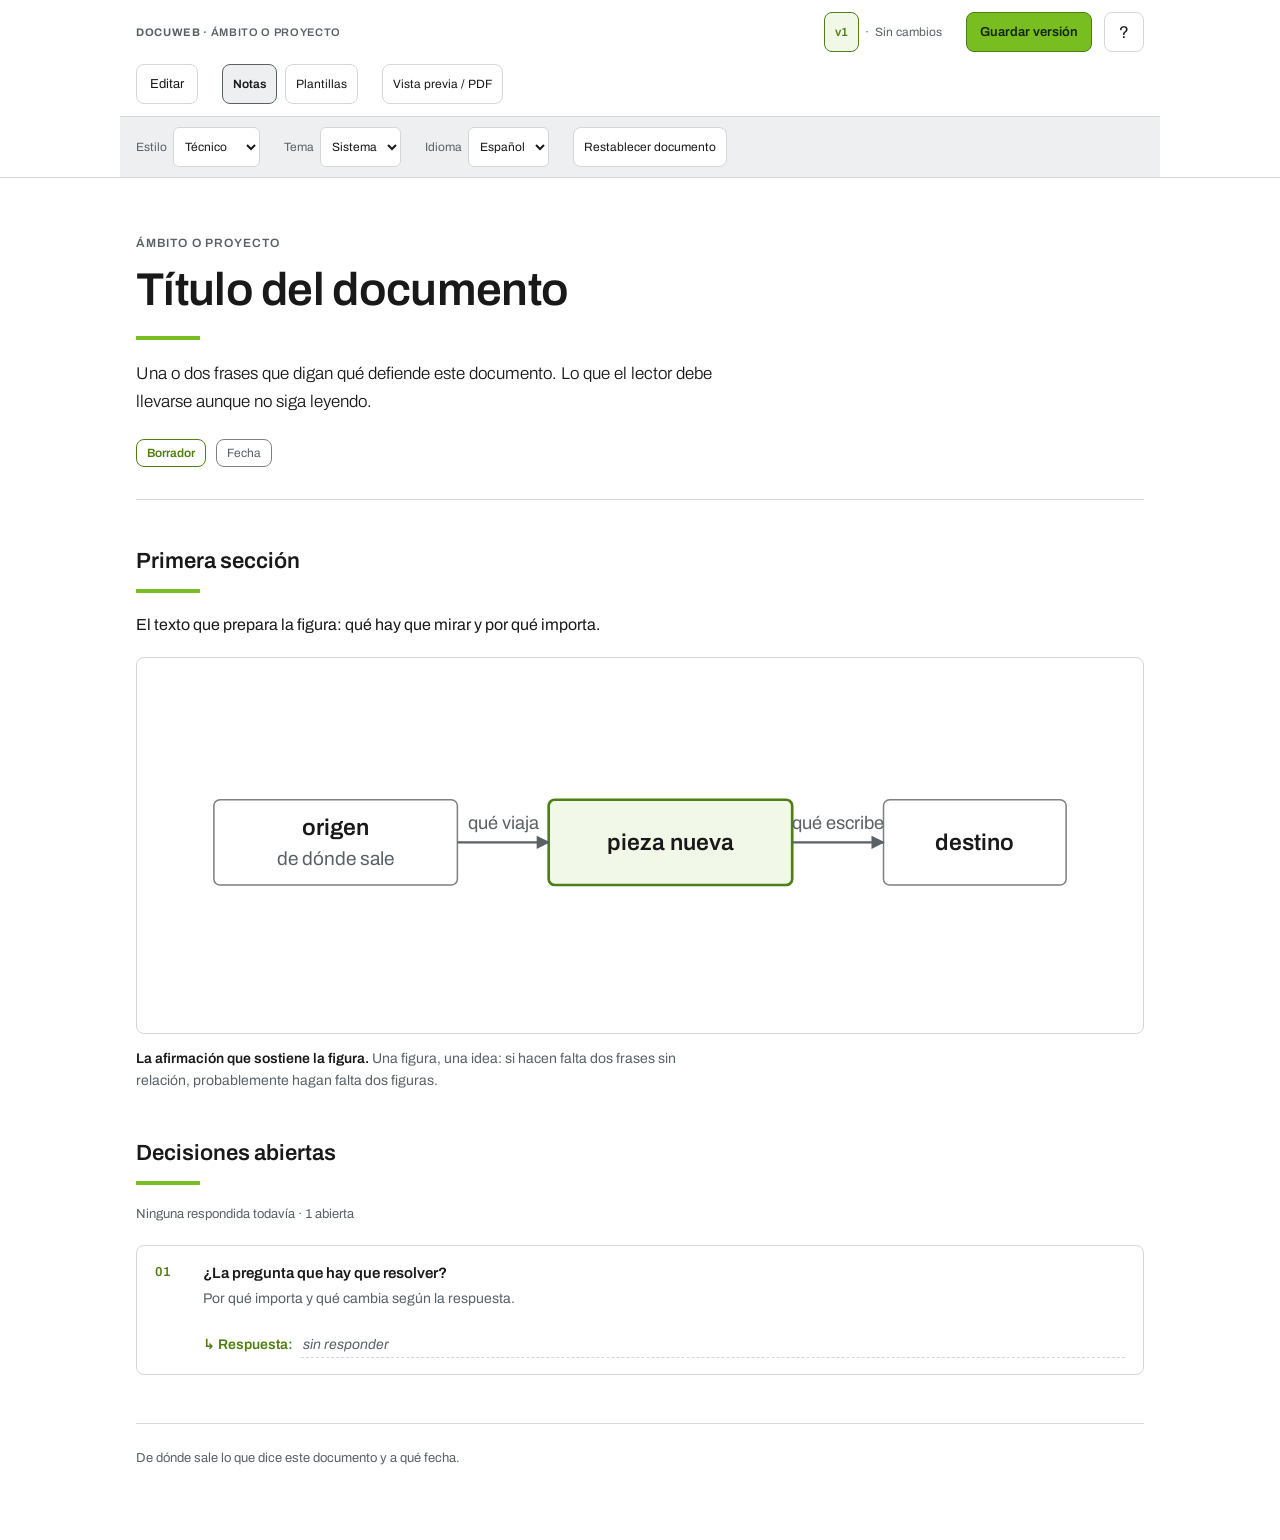
==== commit c439f03f: "fix: el historial vacío se parte en palabras y el número de versión perdió su pastilla Dos cosas que" ====
--- a/template.html
+++ b/template.html
@@ -9,7 +9,7 @@
 <link rel="preconnect" href="https://fonts.googleapis.com">
 <link rel="preconnect" href="https://fonts.gstatic.com" crossorigin>
 <link rel="stylesheet" href="https://fonts.googleapis.com/css2?family=Archivo:wght@300;400;600&display=swap">
-<style>:root{--surface:#ffffff;--surface-2:#eeeff1;--ink:#191919;--ink-muted:#5a6165;--border:#d4d7da;--border-strong:#808080;--brand:#78be20;--brand-ink:#4f7f13;--brand-tint:#f2f8e7;--info:#0b96cc;--danger:#b3000f;--danger-tint:#fdeced;--note-tint:#e6f4fb;--note-ink:#0a6d94;--radius:4px}@media (prefers-color-scheme:dark){:root:not([data-theme="light"]){--surface:#16191b;--surface-2:#212629;--ink:#eef1f2;--ink-muted:#a4acb1;--border:#343b40;--border-strong:#5e676c;--brand:#8fd42e;--brand-ink:#a3dd52;--brand-tint:#1c2a11;--info:#4cb9e6;--danger:#ff7b7b;--danger-tint:#2c1517;--note-tint:#112c38;--note-ink:#6fcdf0}}:root[data-theme="dark"]{--surface:#16191b;--surface-2:#212629;--ink:#eef1f2;--ink-muted:#a4acb1;--border:#343b40;--border-strong:#5e676c;--brand:#8fd42e;--brand-ink:#a3dd52;--brand-tint:#1c2a11;--info:#4cb9e6;--danger:#ff7b7b;--danger-tint:#2c1517;--note-tint:#112c38;--note-ink:#6fcdf0}*{box-sizing:border-box}html,body{margin:0;padding:0}#document-content a{color:var(--brand-ink);text-underline-offset:2px}#document-content a:hover{color:var(--ink)}img{max-width:100%}[hidden]{display:none!important}body{background:var(--surface);color:var(--ink);font-family:"Archivo",system-ui,-apple-system,"Segoe UI",sans-serif;line-height:1.5;-webkit-font-smoothing:antialiased}.page{max-width:1040px;margin:0 auto;padding-inline:16px;padding-block:32px 72px;display:flex;flex-direction:column;gap:56px}.appbar{position:sticky;top:env(safe-area-inset-top,0px);z-index:40;background:var(--surface);border-bottom:1px solid var(--border)}.appbar-inner{max-width:1040px;margin:0 auto;padding:10px 16px;display:flex;align-items:center;gap:10px;flex-wrap:wrap}.appbar .brandmark{font-size:12px;font-weight:600;letter-spacing:.09em;text-transform:uppercase;color:var(--ink-muted);margin-right:auto}.btn{font:inherit;font-size:13px;line-height:1;padding:9px 13px;border-radius:var(--radius);border:1px solid var(--border-strong);background:var(--surface);color:var(--ink);cursor:pointer;white-space:nowrap}.btn:hover{background:var(--surface-2)}.btn:focus-visible{outline:2px solid var(--info);outline-offset:2px}.btn[aria-pressed="true"]{background:var(--brand);border-color:var(--brand-ink);color:#14260a;font-weight:600}.btn--primary{background:var(--brand);border-color:var(--brand-ink);color:#14260a;font-weight:600}.btn--primary:hover{background:var(--brand-ink);color:#fff}.btn--ghost{border-color:var(--border)}.btn:disabled{opacity:.45;cursor:not-allowed}.btn--sm{padding:7px 10px;font-size:12px}.dirty{font-size:12px;color:var(--danger);font-weight:600;display:inline-flex;align-items:center;gap:6px}.dirty::before{content:"";width:7px;height:7px;border-radius:50%;background:var(--danger)}.saved{font-size:12px;color:var(--ink-muted)}.kicker{font-size:12px;font-weight:600;letter-spacing:.09em;text-transform:uppercase;color:var(--ink-muted);margin:0 0 12px}h1{font-size:clamp(30px,5vw,46px);line-height:1.14;font-weight:600;letter-spacing:-.015em;margin:0 0 20px;text-wrap:balance}h1::after{content:"";display:block;width:4rem;height:4px;background:var(--brand);margin-top:20px}.lede{font-size:17px;font-weight:300;line-height:1.6;max-width:62ch;margin:0}.lede strong{font-weight:600}.meta{display:flex;flex-wrap:wrap;gap:8px 10px;margin-top:24px}.pill{font-size:12px;line-height:1;padding:7px 10px;border:1px solid var(--border-strong);border-radius:var(--radius);color:var(--ink-muted)}.pill.is-draft{border-color:var(--brand-ink);color:var(--brand-ink);font-weight:600}section{display:flex;flex-direction:column;gap:20px}h2{font-size:24px;font-weight:600;line-height:1.25;margin:0;text-wrap:balance}h2::after{content:"";display:block;width:4rem;height:4px;background:var(--brand);margin-top:14px}h3{font-size:16px;font-weight:600;margin:0}p{margin:0;max-width:68ch}code{font-family:ui-monospace,SFMono-Regular,"SF Mono",Menlo,monospace;font-size:.88em;background:var(--surface-2);padding:1px 5px;border-radius:2px}figure{margin:0;display:flex;flex-direction:column;gap:14px}.figtools{display:none;flex-wrap:wrap;gap:8px;align-items:center;padding:10px;border:1px solid var(--border);border-bottom:none;border-radius:var(--radius) var(--radius) 0 0;background:var(--surface-2)}body.editing .figtools{display:flex}.figtools .sep{flex:1}.figtools .hint{font-size:12px;color:var(--ink-muted)}.canvas{overflow:auto;border:1px solid var(--border);border-radius:var(--radius);background:var(--surface);padding:20px 16px}body.editing .canvas{border-radius:0 0 var(--radius) var(--radius)}.canvas svg{display:block;height:auto;width:100%}.canvas--wide svg{min-width:880px}.canvas--mid svg{min-width:640px}body.editing .canvas svg{touch-action:none}figcaption{font-size:14px;color:var(--ink-muted);max-width:68ch;line-height:1.55}figcaption b{color:var(--ink);font-weight:600}.legend{display:flex;flex-wrap:wrap;gap:10px 22px;font-size:13px;color:var(--ink-muted)}.legend span{display:inline-flex;align-items:center;gap:8px}.swatch{width:26px;height:14px;border-radius:2px;flex:none}.sw-new{background:var(--brand-tint);border:1.5px solid var(--brand-ink)}.sw-out{border:1px dashed var(--border-strong)}.sw-dead{background:var(--danger-tint);border:1px dashed var(--danger)}.n-box{fill:var(--surface);stroke:var(--border-strong);stroke-width:1}.n-new{fill:var(--brand-tint);stroke:var(--brand-ink);stroke-width:1.75}.n-out{fill:var(--surface);stroke:var(--border-strong);stroke-width:1;stroke-dasharray:5 4}.n-dead{fill:var(--danger-tint);stroke:var(--danger);stroke-width:1;stroke-dasharray:5 4}.n-chip{fill:var(--surface-2);stroke:none}.n-chipdead{fill:var(--danger-tint);stroke:var(--danger);stroke-width:1;stroke-dasharray:4 3}.n-divider{fill:none;stroke:var(--info);stroke-width:1.5;stroke-dasharray:7 5}.n-label{fill:none;stroke:none}.n-note{fill:var(--note-tint);stroke:var(--note-ink);stroke-width:1.25}.t-note{fill:var(--ink);font-size:12.5px}.t-noteby{fill:var(--note-ink);font-size:11px;font-weight:600}.e-note{stroke:var(--note-ink);stroke-width:1.25;fill:none;stroke-dasharray:3 3}.p-note{fill:var(--note-ink)}body.no-notes .note-layer{display:none}.t-title{fill:var(--ink);font-size:15px;font-weight:600}.t-title.sm{font-size:13.5px}.node-link{cursor:pointer}.node-link text:first-of-type{text-decoration:underline;text-underline-offset:2px}body.editing .node-link{cursor:default}.t-sub{fill:var(--ink-muted);font-size:12.5px}.t-sub.sm{font-size:12px}.t-dead{fill:var(--danger)}.t-edge{fill:var(--ink-muted);font-size:12px}.t-edge.new{fill:var(--brand-ink);font-weight:600}.t-edge.dead{fill:var(--danger)}.e-line{stroke:var(--ink-muted);stroke-width:1.5;fill:none}.e-new{stroke:var(--brand-ink);stroke-width:2;fill:none}.e-dead{stroke:var(--danger);stroke-width:1.5;fill:none;stroke-dasharray:5 4}.h-line{fill:var(--ink-muted)}.h-new{fill:var(--brand-ink)}.h-dead{fill:var(--danger)}.hit{fill:transparent;stroke:transparent;stroke-width:10}.hitlbl{fill:transparent;stroke:none}body.editing [data-elabel]{cursor:move}.canvas svg text{pointer-events:none;user-select:none;-webkit-user-select:none}body.editing .node,body.editing .edge{cursor:pointer}body.editing .node.dragging{cursor:grabbing}.sel-ring{fill:none;stroke:var(--info);stroke-width:2;stroke-dasharray:4 3;pointer-events:none}.marquee{fill:var(--info);fill-opacity:.08;stroke:var(--info);stroke-width:1;stroke-dasharray:4 3;pointer-events:none}.handle{fill:var(--surface);stroke:var(--info);stroke-width:1.75;cursor:nwse-resize}.wp{fill:var(--surface);stroke:var(--info);stroke-width:1.75;cursor:move}.anch{fill:var(--surface);stroke:var(--info);stroke-width:1.25;opacity:.55;cursor:pointer}.anch:hover{opacity:1;stroke-width:2}.anch.is-on{fill:var(--info);opacity:1}.endp{fill:var(--info);stroke:var(--surface);stroke-width:1.5;cursor:move}.connect-src{stroke:var(--info)!important;stroke-width:2.5!important}.props{position:fixed;right:16px;bottom:16px;z-index:50;width:360px;max-width:calc(100vw - 32px);background:var(--surface);border:1px solid var(--border-strong);border-radius:var(--radius);box-shadow:0 4px 20px rgba(25,25,25,.2);padding:16px;display:none;flex-direction:column;gap:12px;max-height:min(80vh,760px);overflow:auto}.props.open{display:flex}.props header{display:flex;align-items:center;gap:8px}.props header h3{font-size:14px;margin-right:auto}.field{display:flex;flex-direction:column;gap:5px}.field label{font-size:11px;font-weight:600;letter-spacing:.06em;text-transform:uppercase;color:var(--ink-muted)}.field input,.field select,.field textarea{font:inherit;font-size:13px;padding:8px 9px;border:1px solid var(--border-strong);border-radius:var(--radius);background:var(--surface);color:var(--ink);width:100%}.field textarea{resize:vertical;line-height:1.45;min-height:76px}.field input:focus,.field select:focus,.field textarea:focus{outline:2px solid var(--info);outline-offset:1px;border-color:var(--info)}.props-actions{display:flex;gap:8px;flex-wrap:wrap}.btn--danger{border-color:var(--danger);color:var(--danger)}.btn--danger:hover{background:var(--danger-tint)}.revbadge{font:inherit;font-size:12px;font-weight:600;line-height:1;padding:7px 10px;border-radius:var(--radius);border:1px solid var(--brand-ink);background:var(--brand-tint);color:var(--brand-ink);cursor:pointer;font-variant-numeric:tabular-nums}.revbadge:hover{background:var(--brand);color:#14260a}.revbadge:focus-visible{outline:2px solid var(--info);outline-offset:2px}.overlay{position:fixed;top:0;right:0;bottom:0;left:0;inset:0;z-index:60;background:rgba(25,25,25,.6);display:flex;align-items:center;justify-content:center;padding:16px}.modal{background:var(--surface);border:1px solid var(--border-strong);border-radius:var(--radius);padding:22px;width:420px;max-width:100%;max-height:min(80vh,640px);overflow:auto;display:flex;flex-direction:column;gap:14px;box-shadow:0 4px 20px rgba(25,25,25,.2)}.modal h3{font-size:18px}.modal .field input{width:100%}.modal p{font-size:13.5px;color:var(--ink-muted);line-height:1.5}.histlist{display:flex;flex-direction:column;gap:0;border:1px solid var(--border);border-radius:var(--radius)}.histrow{display:grid;grid-template-columns:44px 1fr;gap:12px;padding:12px 14px;border-bottom:1px solid var(--border);font-size:13.5px}.histrow:last-child{border-bottom:none}.histrow.is-current{background:var(--brand-tint)}.histrow .r{font-weight:600;color:var(--brand-ink);font-variant-numeric:tabular-nums}.histrow .who{color:var(--ink-muted);font-size:12.5px}.notice{display:none;gap:12px;align-items:flex-start;border:1px solid var(--brand-ink);background:var(--brand-tint);border-radius:var(--radius);padding:14px 16px;font-size:13.5px;line-height:1.5}.notice.open{display:flex}.notice p{margin:0;flex:1;color:var(--ink)}.notes{display:grid;grid-template-columns:repeat(auto-fit,minmax(260px,1fr));gap:16px}.note{border:1px solid var(--border);border-radius:var(--radius);padding:18px;display:flex;flex-direction:column;gap:8px}.note h3{font-size:15px}.note p{font-size:14px;color:var(--ink-muted);line-height:1.55}.note .src{font-size:12px;color:var(--ink-muted);font-family:ui-monospace,SFMono-Regular,Menlo,monospace}.tablewrap{overflow-x:auto;border:1px solid var(--border);border-radius:var(--radius)}table{border-collapse:collapse;width:100%;min-width:560px;font-size:14px}th,td{text-align:left;padding:13px 16px;border-bottom:1px solid var(--border);vertical-align:top}thead th{font-size:12px;font-weight:600;letter-spacing:.06em;text-transform:uppercase;color:var(--ink-muted);background:var(--surface-2)}tbody tr:last-child td{border-bottom:none}.tag{display:inline-block;font-size:12px;line-height:1;padding:5px 8px;border-radius:2px;background:var(--surface-2);color:var(--ink-muted);white-space:nowrap}.tag.is-new{background:var(--brand-tint);color:var(--brand-ink);font-weight:600}ol.decisions{margin:0;padding:0;list-style:none;border:1px solid var(--border);border-radius:var(--radius)}ol.decisions li{display:grid;grid-template-columns:34px 1fr;gap:14px;padding:16px 18px;border-bottom:1px solid var(--border)}ol.decisions li:last-child{border-bottom:none}ol.decisions li.is-answered{background:var(--brand-tint)}.num{font-size:13px;font-weight:600;color:var(--brand-ink);font-variant-numeric:tabular-nums;padding-top:1px}.decision-q{font-weight:600;font-size:15px;margin-bottom:4px}.decision-w{font-size:14px;color:var(--ink-muted);line-height:1.55}.answer{display:flex;gap:8px;align-items:flex-start;margin-top:10px}.answer .lbl{font-size:14px;font-weight:600;line-height:1.55;color:var(--brand-ink);white-space:nowrap}.answer textarea{flex:1;min-width:0;font:inherit;font-size:14px;line-height:1.55;color:var(--ink);background:transparent;border:0;border-bottom:1px dashed var(--border);border-radius:0;padding:0 2px 2px;margin:0;resize:none;overflow:hidden}.answer textarea::placeholder{color:var(--ink-muted);font-style:italic}.answer textarea:hover{border-bottom-color:var(--border-strong)}.answer textarea:focus{outline:none;border-bottom:1px solid var(--brand-ink)}.deccount{font-size:13px;color:var(--ink-muted);font-variant-numeric:tabular-nums}footer{border-top:1px solid var(--border);padding-top:24px;font-size:13px;color:var(--ink-muted);line-height:1.6;display:flex;flex-direction:column;gap:8px}footer p{max-width:72ch}@media (max-width:560px){.page{padding-block:24px 48px;gap:44px}ol.decisions li{grid-template-columns:24px 1fr;gap:10px;padding:14px}.props{left:16px;right:16px;bottom:8px;width:auto}}:root{--radius:8px}#document-content{display:flex;flex-direction:column;gap:48px;min-width:0}#document-content>header{padding:24px 0 32px;border-bottom:1px solid var(--border)}#document-content>section{min-width:0}.appbar-inner{position:relative;display:flex;flex-direction:column;align-items:stretch;gap:12px;padding:12px 16px 0}.appbar-heading,.appbar-actions,.menu-content,.appbar-preferences{display:flex;align-items:center;gap:8px}.appbar-heading{padding-right:52px;min-width:0}.document-identity{flex:1;min-width:0;overflow:hidden;text-overflow:ellipsis;white-space:nowrap;font-size:11px;letter-spacing:.06em;text-transform:uppercase;color:var(--ink-muted)}.appbar .brandmark{font-size:11px;letter-spacing:inherit;margin:0}.product-name{font-weight:700}.document-state{display:flex;align-items:center;gap:6px;white-space:nowrap;color:var(--ink-muted);font-size:12px;margin-right:16px}.appbar .revbadge{background:transparent;color:var(--ink-muted);border-color:transparent;min-height:40px;padding:0 4px}.appbar .btn,.appbar select{min-height:40px;box-shadow:none;border-color:var(--border)}.appbar .btn[aria-pressed=true]{background:var(--surface-2);border-color:var(--ink-muted);color:var(--ink);font-weight:600}.appbar #btn-help{position:absolute;right:16px;top:12px;width:40px;font-size:17px}.appbar #btn-save{margin-left:auto;border-color:var(--brand-ink)}.appbar:has(#status.dirty) #btn-save{outline:2px solid var(--brand-tint);outline-offset:2px}.appbar .dirty::before{display:none}.appbar-actions{gap:24px;flex-wrap:wrap}.appbar-preferences{background:var(--surface-2);margin:0 -16px;padding:10px 16px;border-top:1px solid var(--border);gap:24px;flex-wrap:wrap}.mobile-control,.mobile-label{display:none}.document-controls{display:flex;flex-wrap:wrap;gap:24px;align-items:center}.document-controls label{font-size:12px;color:var(--ink-muted);display:flex;gap:6px;align-items:center}.document-controls select{font:inherit;color:var(--ink);background:var(--surface);border:1px solid var(--border);border-radius:6px;padding:7px}.content-tools{display:none;padding:12px 0;border-top:1px solid var(--border);gap:8px;flex-wrap:wrap}body.editing-content .content-tools{display:flex}[contenteditable=true]{outline:1px dashed var(--border-strong);outline-offset:5px;cursor:text;white-space:pre-wrap;min-height:1.2em}[contenteditable=true]:focus{outline:2px solid var(--info);border-radius:2px}.metric-grid{display:grid;grid-template-columns:repeat(3,minmax(0,1fr));gap:16px}.metric{border:1px solid var(--border);border-radius:var(--radius);padding:22px;background:var(--surface-2)}.metric h3{font-size:13px;color:var(--ink-muted);margin-bottom:12px}.metric p{font-size:26px;font-weight:600;line-height:1.2}.callout{padding:22px;border-left:4px solid var(--brand-ink);background:var(--brand-tint);border-radius:0 var(--radius) var(--radius) 0;display:grid;gap:10px}.template-grid{display:grid;grid-template-columns:repeat(2,minmax(0,1fr));gap:12px;margin-top:18px}.template-card{white-space:normal;text-align:left;line-height:1.5;padding:20px;display:flex;flex-direction:column;gap:8px}.template-card small{font-size:12px;color:var(--ink-muted)}.template-preview{height:48px;display:flex;gap:5px;align-items:flex-end}.template-preview i{display:block;width:22%;background:var(--border);height:60%;border-radius:3px}.template-preview i:first-child{height:100%;background:var(--brand-ink)}.modal{max-height:85vh;overflow:auto}:root[data-design=editorial] #document-content{gap:60px}:root[data-design=editorial] .page{max-width:920px}:root[data-design=editorial] #document-content h1{font:500 clamp(38px,6vw,62px)/1.08 Georgia,serif;letter-spacing:-.035em}:root[data-design=editorial] #document-content h2{font-family:Georgia,serif;font-size:30px;font-weight:500}:root[data-design=editorial] #document-content h2::after{display:none}:root[data-design=editorial] #document-content>section{padding-top:24px;border-top:1px solid var(--border)}:root[data-design=editorial] .lede{font-size:20px;line-height:1.7}:root[data-design=executive] #document-content>header{padding:32px;border-radius:14px;background:var(--surface-2);border:1px solid var(--border)}:root[data-design=executive] #document-content h1{font-size:clamp(32px,5vw,48px);max-width:22ch}:root[data-design=executive] #document-content h2::after{width:28px;height:3px;margin-top:10px}:root[data-design=executive] #document-content>section{gap:18px}:root[data-design=technical] #document-content h2{font-size:22px}:root[data-design=technical] .canvas{background-image:radial-gradient(var(--border) .6px,transparent .6px);background-size:16px 16px}.answer-print{display:none;white-space:pre-wrap;overflow-wrap:anywhere}ol.decisions li>.answer{grid-column:2;min-width:0}.answer-print{flex:1;min-width:0}.appearance-group{border-top:1px solid var(--border);margin-top:14px;padding-top:12px}.appearance-group summary{font-size:13px;font-weight:600;cursor:pointer;padding:4px 0}.appearance-fields{display:flex;flex-direction:column;gap:12px;padding-top:12px}.appearance-grid{display:grid;grid-template-columns:1fr 1fr;gap:10px}.color-controls{display:flex;gap:6px;align-items:center}.color-controls input[type=color]{width:40px;height:36px;padding:3px;flex:none;cursor:pointer}.color-controls input[type=text]{min-width:0;flex:1;font-family:monospace}.color-field>.btn{align-self:flex-start}.appearance-actions{border-top:1px solid var(--border);padding-top:12px;margin:12px 0}.section-controls{display:flex;gap:8px;flex-wrap:wrap;padding:10px;background:var(--surface-2);border:1px dashed var(--border);border-radius:var(--radius)}@media print{.section-controls{display:none!important}}#props-body{display:flex;flex-direction:column;gap:8px}.props>header{position:sticky;top:-16px;background:var(--surface);z-index:1;padding:10px 0}.tablewrap th,.tablewrap td{overflow-wrap:anywhere}@media(max-width:600px){.metric-grid,.template-grid{grid-template-columns:1fr}.appbar{position:static}.appbar-heading{padding:0}.document-state,.desktop-label,.product-name{display:none}.mobile-control,.mobile-label{display:inline-flex}.appbar .btn,.appbar select{min-height:44px}.appbar-inner{padding-bottom:12px;gap:8px}.appbar-actions{gap:8px;flex-wrap:nowrap;justify-content:space-between}.toolbar-menu{position:relative}.toolbar-menu .menu-content{display:none;position:absolute;top:calc(100% + 6px);left:0;z-index:45;padding:8px;min-width:180px;flex-direction:column;align-items:stretch;background:var(--surface);border:1px solid var(--border);border-radius:8px}.toolbar-menu.is-open .menu-content{display:flex}.secondary-menu{order:3}.secondary-menu .menu-content{left:auto;right:0}.appbar #btn-help{position:static;width:auto;font-size:13px}.appbar #btn-help::after{content:' ' attr(aria-label)}.appbar-preferences{display:none;margin-bottom:-12px}.appbar-preferences.is-open{display:flex}.document-controls{flex-direction:column;align-items:stretch;gap:8px}.document-controls label{justify-content:space-between}.document-controls select{min-width:60%}.document-controls{width:100%}:root[data-design=executive] #document-content>header{padding:22px}#document-content{gap:36px}}@page{size:A4;margin:17mm 16mm 18mm}@media print{:root,:root[data-theme],:root:not([data-theme=light]){--surface:#fff;--surface-2:#f3f4f5;--ink:#191919;--ink-muted:#50565a;--border:#c9cdd0;--border-strong:#747b80;--brand:#78be20;--brand-ink:#436d10;--brand-tint:#f2f8e7;--info:#096889;--danger:#a40014;--danger-tint:#fff0f0;--note-tint:#edf6fa;--note-ink:#075e80;color-scheme:light}*{-webkit-print-color-adjust:exact;print-color-adjust:exact}body{background:white;font-size:10pt}.appbar,.content-tools,.notice,.props,.overlay,.figtools,body.editing .figtools{display:none!important}.page{display:block!important;max-width:none!important;padding:0!important;margin:0!important}#document-content{display:block!important}#document-content>header{margin-bottom:9mm;padding-top:0}#document-content>section{display:block;margin:0 0 9mm;padding-top:0}#document-content>section>*+*{margin-top:4mm}#document-content h1{font-size:30pt!important}#document-content h2{font-size:18pt!important;break-after:avoid}h3{break-after:avoid}p,li{orphans:3;widows:3}figure,.metric,.note,.callout,ol.decisions li{break-inside:avoid}.canvas{overflow:visible;padding:8px;background-image:none!important}.canvas svg{width:100%!important;min-width:0!important;max-height:180mm}.tablewrap{overflow:visible}table{width:100%;min-width:0!important;table-layout:fixed}thead{display:table-header-group}tr{break-inside:avoid}.answer textarea{display:none!important}.answer-print{display:block}[contenteditable]{outline:none!important}.sel-ring,.handle,.wp,.marquee{display:none!important}footer{margin-top:8mm;padding-top:4mm;border-top:1px solid var(--border)}}</style>
+<style>:root{--surface:#ffffff;--surface-2:#eeeff1;--ink:#191919;--ink-muted:#5a6165;--border:#d4d7da;--border-strong:#808080;--brand:#78be20;--brand-ink:#4f7f13;--brand-tint:#f2f8e7;--info:#0b96cc;--danger:#b3000f;--danger-tint:#fdeced;--note-tint:#e6f4fb;--note-ink:#0a6d94;--radius:4px}@media (prefers-color-scheme:dark){:root:not([data-theme="light"]){--surface:#16191b;--surface-2:#212629;--ink:#eef1f2;--ink-muted:#a4acb1;--border:#343b40;--border-strong:#5e676c;--brand:#8fd42e;--brand-ink:#a3dd52;--brand-tint:#1c2a11;--info:#4cb9e6;--danger:#ff7b7b;--danger-tint:#2c1517;--note-tint:#112c38;--note-ink:#6fcdf0}}:root[data-theme="dark"]{--surface:#16191b;--surface-2:#212629;--ink:#eef1f2;--ink-muted:#a4acb1;--border:#343b40;--border-strong:#5e676c;--brand:#8fd42e;--brand-ink:#a3dd52;--brand-tint:#1c2a11;--info:#4cb9e6;--danger:#ff7b7b;--danger-tint:#2c1517;--note-tint:#112c38;--note-ink:#6fcdf0}*{box-sizing:border-box}html,body{margin:0;padding:0}#document-content a{color:var(--brand-ink);text-underline-offset:2px}#document-content a:hover{color:var(--ink)}img{max-width:100%}[hidden]{display:none!important}body{background:var(--surface);color:var(--ink);font-family:"Archivo",system-ui,-apple-system,"Segoe UI",sans-serif;line-height:1.5;-webkit-font-smoothing:antialiased}.page{max-width:1040px;margin:0 auto;padding-inline:16px;padding-block:32px 72px;display:flex;flex-direction:column;gap:56px}.appbar{position:sticky;top:env(safe-area-inset-top,0px);z-index:40;background:var(--surface);border-bottom:1px solid var(--border)}.appbar-inner{max-width:1040px;margin:0 auto;padding:10px 16px;display:flex;align-items:center;gap:10px;flex-wrap:wrap}.appbar .brandmark{font-size:12px;font-weight:600;letter-spacing:.09em;text-transform:uppercase;color:var(--ink-muted);margin-right:auto}.btn{font:inherit;font-size:13px;line-height:1;padding:9px 13px;border-radius:var(--radius);border:1px solid var(--border-strong);background:var(--surface);color:var(--ink);cursor:pointer;white-space:nowrap}.btn:hover{background:var(--surface-2)}.btn:focus-visible{outline:2px solid var(--info);outline-offset:2px}.btn[aria-pressed="true"]{background:var(--brand);border-color:var(--brand-ink);color:#14260a;font-weight:600}.btn--primary{background:var(--brand);border-color:var(--brand-ink);color:#14260a;font-weight:600}.btn--primary:hover{background:var(--brand-ink);color:#fff}.btn--ghost{border-color:var(--border)}.btn:disabled{opacity:.45;cursor:not-allowed}.btn--sm{padding:7px 10px;font-size:12px}.dirty{font-size:12px;color:var(--danger);font-weight:600;display:inline-flex;align-items:center;gap:6px}.dirty::before{content:"";width:7px;height:7px;border-radius:50%;background:var(--danger)}.saved{font-size:12px;color:var(--ink-muted)}.kicker{font-size:12px;font-weight:600;letter-spacing:.09em;text-transform:uppercase;color:var(--ink-muted);margin:0 0 12px}h1{font-size:clamp(30px,5vw,46px);line-height:1.14;font-weight:600;letter-spacing:-.015em;margin:0 0 20px;text-wrap:balance}h1::after{content:"";display:block;width:4rem;height:4px;background:var(--brand);margin-top:20px}.lede{font-size:17px;font-weight:300;line-height:1.6;max-width:62ch;margin:0}.lede strong{font-weight:600}.meta{display:flex;flex-wrap:wrap;gap:8px 10px;margin-top:24px}.pill{font-size:12px;line-height:1;padding:7px 10px;border:1px solid var(--border-strong);border-radius:var(--radius);color:var(--ink-muted)}.pill.is-draft{border-color:var(--brand-ink);color:var(--brand-ink);font-weight:600}section{display:flex;flex-direction:column;gap:20px}h2{font-size:24px;font-weight:600;line-height:1.25;margin:0;text-wrap:balance}h2::after{content:"";display:block;width:4rem;height:4px;background:var(--brand);margin-top:14px}h3{font-size:16px;font-weight:600;margin:0}p{margin:0;max-width:68ch}code{font-family:ui-monospace,SFMono-Regular,"SF Mono",Menlo,monospace;font-size:.88em;background:var(--surface-2);padding:1px 5px;border-radius:2px}figure{margin:0;display:flex;flex-direction:column;gap:14px}.figtools{display:none;flex-wrap:wrap;gap:8px;align-items:center;padding:10px;border:1px solid var(--border);border-bottom:none;border-radius:var(--radius) var(--radius) 0 0;background:var(--surface-2)}body.editing .figtools{display:flex}.figtools .sep{flex:1}.figtools .hint{font-size:12px;color:var(--ink-muted)}.canvas{overflow:auto;border:1px solid var(--border);border-radius:var(--radius);background:var(--surface);padding:20px 16px}body.editing .canvas{border-radius:0 0 var(--radius) var(--radius)}.canvas svg{display:block;height:auto;width:100%}.canvas--wide svg{min-width:880px}.canvas--mid svg{min-width:640px}body.editing .canvas svg{touch-action:none}figcaption{font-size:14px;color:var(--ink-muted);max-width:68ch;line-height:1.55}figcaption b{color:var(--ink);font-weight:600}.legend{display:flex;flex-wrap:wrap;gap:10px 22px;font-size:13px;color:var(--ink-muted)}.legend span{display:inline-flex;align-items:center;gap:8px}.swatch{width:26px;height:14px;border-radius:2px;flex:none}.sw-new{background:var(--brand-tint);border:1.5px solid var(--brand-ink)}.sw-out{border:1px dashed var(--border-strong)}.sw-dead{background:var(--danger-tint);border:1px dashed var(--danger)}.n-box{fill:var(--surface);stroke:var(--border-strong);stroke-width:1}.n-new{fill:var(--brand-tint);stroke:var(--brand-ink);stroke-width:1.75}.n-out{fill:var(--surface);stroke:var(--border-strong);stroke-width:1;stroke-dasharray:5 4}.n-dead{fill:var(--danger-tint);stroke:var(--danger);stroke-width:1;stroke-dasharray:5 4}.n-chip{fill:var(--surface-2);stroke:none}.n-chipdead{fill:var(--danger-tint);stroke:var(--danger);stroke-width:1;stroke-dasharray:4 3}.n-divider{fill:none;stroke:var(--info);stroke-width:1.5;stroke-dasharray:7 5}.n-label{fill:none;stroke:none}.n-note{fill:var(--note-tint);stroke:var(--note-ink);stroke-width:1.25}.t-note{fill:var(--ink);font-size:12.5px}.t-noteby{fill:var(--note-ink);font-size:11px;font-weight:600}.e-note{stroke:var(--note-ink);stroke-width:1.25;fill:none;stroke-dasharray:3 3}.p-note{fill:var(--note-ink)}body.no-notes .note-layer{display:none}.t-title{fill:var(--ink);font-size:15px;font-weight:600}.t-title.sm{font-size:13.5px}.node-link{cursor:pointer}.node-link text:first-of-type{text-decoration:underline;text-underline-offset:2px}body.editing .node-link{cursor:default}.t-sub{fill:var(--ink-muted);font-size:12.5px}.t-sub.sm{font-size:12px}.t-dead{fill:var(--danger)}.t-edge{fill:var(--ink-muted);font-size:12px}.t-edge.new{fill:var(--brand-ink);font-weight:600}.t-edge.dead{fill:var(--danger)}.e-line{stroke:var(--ink-muted);stroke-width:1.5;fill:none}.e-new{stroke:var(--brand-ink);stroke-width:2;fill:none}.e-dead{stroke:var(--danger);stroke-width:1.5;fill:none;stroke-dasharray:5 4}.h-line{fill:var(--ink-muted)}.h-new{fill:var(--brand-ink)}.h-dead{fill:var(--danger)}.hit{fill:transparent;stroke:transparent;stroke-width:10}.hitlbl{fill:transparent;stroke:none}body.editing [data-elabel]{cursor:move}.canvas svg text{pointer-events:none;user-select:none;-webkit-user-select:none}body.editing .node,body.editing .edge{cursor:pointer}body.editing .node.dragging{cursor:grabbing}.sel-ring{fill:none;stroke:var(--info);stroke-width:2;stroke-dasharray:4 3;pointer-events:none}.marquee{fill:var(--info);fill-opacity:.08;stroke:var(--info);stroke-width:1;stroke-dasharray:4 3;pointer-events:none}.handle{fill:var(--surface);stroke:var(--info);stroke-width:1.75;cursor:nwse-resize}.wp{fill:var(--surface);stroke:var(--info);stroke-width:1.75;cursor:move}.anch{fill:var(--surface);stroke:var(--info);stroke-width:1.25;opacity:.55;cursor:pointer}.anch:hover{opacity:1;stroke-width:2}.anch.is-on{fill:var(--info);opacity:1}.endp{fill:var(--info);stroke:var(--surface);stroke-width:1.5;cursor:move}.connect-src{stroke:var(--info)!important;stroke-width:2.5!important}.props{position:fixed;right:16px;bottom:16px;z-index:50;width:360px;max-width:calc(100vw - 32px);background:var(--surface);border:1px solid var(--border-strong);border-radius:var(--radius);box-shadow:0 4px 20px rgba(25,25,25,.2);padding:16px;display:none;flex-direction:column;gap:12px;max-height:min(80vh,760px);overflow:auto}.props.open{display:flex}.props header{display:flex;align-items:center;gap:8px}.props header h3{font-size:14px;margin-right:auto}.field{display:flex;flex-direction:column;gap:5px}.field label{font-size:11px;font-weight:600;letter-spacing:.06em;text-transform:uppercase;color:var(--ink-muted)}.field input,.field select,.field textarea{font:inherit;font-size:13px;padding:8px 9px;border:1px solid var(--border-strong);border-radius:var(--radius);background:var(--surface);color:var(--ink);width:100%}.field textarea{resize:vertical;line-height:1.45;min-height:76px}.field input:focus,.field select:focus,.field textarea:focus{outline:2px solid var(--info);outline-offset:1px;border-color:var(--info)}.props-actions{display:flex;gap:8px;flex-wrap:wrap}.btn--danger{border-color:var(--danger);color:var(--danger)}.btn--danger:hover{background:var(--danger-tint)}.revbadge{font:inherit;font-size:12px;font-weight:600;line-height:1;padding:7px 10px;border-radius:var(--radius);border:1px solid var(--brand-ink);background:var(--brand-tint);color:var(--brand-ink);cursor:pointer;font-variant-numeric:tabular-nums}.revbadge:hover{background:var(--brand);color:#14260a}.revbadge:focus-visible{outline:2px solid var(--info);outline-offset:2px}.overlay{position:fixed;top:0;right:0;bottom:0;left:0;inset:0;z-index:60;background:rgba(25,25,25,.6);display:flex;align-items:center;justify-content:center;padding:16px}.modal{background:var(--surface);border:1px solid var(--border-strong);border-radius:var(--radius);padding:22px;width:420px;max-width:100%;max-height:min(80vh,640px);overflow:auto;display:flex;flex-direction:column;gap:14px;box-shadow:0 4px 20px rgba(25,25,25,.2)}.modal h3{font-size:18px}.modal .field input{width:100%}.modal p{font-size:13.5px;color:var(--ink-muted);line-height:1.5}.histlist{display:flex;flex-direction:column;gap:0;border:1px solid var(--border);border-radius:var(--radius)}.histrow{display:grid;grid-template-columns:44px 1fr;gap:12px;padding:12px 14px;border-bottom:1px solid var(--border);font-size:13.5px}.histrow:last-child{border-bottom:none}.histrow.is-current{background:var(--brand-tint)}.histrow .r{font-weight:600;color:var(--brand-ink);font-variant-numeric:tabular-nums}.histrow .who{color:var(--ink-muted);font-size:12.5px}.histempty{margin:0;padding:12px 14px;font-size:13.5px;color:var(--ink-muted)}.notice{display:none;gap:12px;align-items:flex-start;border:1px solid var(--brand-ink);background:var(--brand-tint);border-radius:var(--radius);padding:14px 16px;font-size:13.5px;line-height:1.5}.notice.open{display:flex}.notice p{margin:0;flex:1;color:var(--ink)}.notes{display:grid;grid-template-columns:repeat(auto-fit,minmax(260px,1fr));gap:16px}.note{border:1px solid var(--border);border-radius:var(--radius);padding:18px;display:flex;flex-direction:column;gap:8px}.note h3{font-size:15px}.note p{font-size:14px;color:var(--ink-muted);line-height:1.55}.note .src{font-size:12px;color:var(--ink-muted);font-family:ui-monospace,SFMono-Regular,Menlo,monospace}.tablewrap{overflow-x:auto;border:1px solid var(--border);border-radius:var(--radius)}table{border-collapse:collapse;width:100%;min-width:560px;font-size:14px}th,td{text-align:left;padding:13px 16px;border-bottom:1px solid var(--border);vertical-align:top}thead th{font-size:12px;font-weight:600;letter-spacing:.06em;text-transform:uppercase;color:var(--ink-muted);background:var(--surface-2)}tbody tr:last-child td{border-bottom:none}.tag{display:inline-block;font-size:12px;line-height:1;padding:5px 8px;border-radius:2px;background:var(--surface-2);color:var(--ink-muted);white-space:nowrap}.tag.is-new{background:var(--brand-tint);color:var(--brand-ink);font-weight:600}ol.decisions{margin:0;padding:0;list-style:none;border:1px solid var(--border);border-radius:var(--radius)}ol.decisions li{display:grid;grid-template-columns:34px 1fr;gap:14px;padding:16px 18px;border-bottom:1px solid var(--border)}ol.decisions li:last-child{border-bottom:none}ol.decisions li.is-answered{background:var(--brand-tint)}.num{font-size:13px;font-weight:600;color:var(--brand-ink);font-variant-numeric:tabular-nums;padding-top:1px}.decision-q{font-weight:600;font-size:15px;margin-bottom:4px}.decision-w{font-size:14px;color:var(--ink-muted);line-height:1.55}.answer{display:flex;gap:8px;align-items:flex-start;margin-top:10px}.answer .lbl{font-size:14px;font-weight:600;line-height:1.55;color:var(--brand-ink);white-space:nowrap}.answer textarea{flex:1;min-width:0;font:inherit;font-size:14px;line-height:1.55;color:var(--ink);background:transparent;border:0;border-bottom:1px dashed var(--border);border-radius:0;padding:0 2px 2px;margin:0;resize:none;overflow:hidden}.answer textarea::placeholder{color:var(--ink-muted);font-style:italic}.answer textarea:hover{border-bottom-color:var(--border-strong)}.answer textarea:focus{outline:none;border-bottom:1px solid var(--brand-ink)}.deccount{font-size:13px;color:var(--ink-muted);font-variant-numeric:tabular-nums}footer{border-top:1px solid var(--border);padding-top:24px;font-size:13px;color:var(--ink-muted);line-height:1.6;display:flex;flex-direction:column;gap:8px}footer p{max-width:72ch}@media (max-width:560px){.page{padding-block:24px 48px;gap:44px}ol.decisions li{grid-template-columns:24px 1fr;gap:10px;padding:14px}.props{left:16px;right:16px;bottom:8px;width:auto}}:root{--radius:8px}#document-content{display:flex;flex-direction:column;gap:48px;min-width:0}#document-content>header{padding:24px 0 32px;border-bottom:1px solid var(--border)}#document-content>section{min-width:0}.appbar-inner{position:relative;display:flex;flex-direction:column;align-items:stretch;gap:12px;padding:12px 16px 0}.appbar-heading,.appbar-actions,.menu-content,.appbar-preferences{display:flex;align-items:center;gap:8px}.appbar-heading{padding-right:52px;min-width:0}.document-identity{flex:1;min-width:0;overflow:hidden;text-overflow:ellipsis;white-space:nowrap;font-size:11px;letter-spacing:.06em;text-transform:uppercase;color:var(--ink-muted)}.appbar .brandmark{font-size:11px;letter-spacing:inherit;margin:0}.product-name{font-weight:700}.document-state{display:flex;align-items:center;gap:6px;white-space:nowrap;color:var(--ink-muted);font-size:12px;margin-right:16px}.appbar .revbadge{min-height:40px}.appbar .btn,.appbar select{min-height:40px;box-shadow:none;border-color:var(--border)}.appbar .btn[aria-pressed=true]{background:var(--surface-2);border-color:var(--ink-muted);color:var(--ink);font-weight:600}.appbar #btn-help{position:absolute;right:16px;top:12px;width:40px;font-size:17px}.appbar #btn-save{margin-left:auto;border-color:var(--brand-ink)}.appbar:has(#status.dirty) #btn-save{outline:2px solid var(--brand-tint);outline-offset:2px}.appbar .dirty::before{display:none}.appbar-actions{gap:24px;flex-wrap:wrap}.appbar-preferences{background:var(--surface-2);margin:0 -16px;padding:10px 16px;border-top:1px solid var(--border);gap:24px;flex-wrap:wrap}.mobile-control,.mobile-label{display:none}.document-controls{display:flex;flex-wrap:wrap;gap:24px;align-items:center}.document-controls label{font-size:12px;color:var(--ink-muted);display:flex;gap:6px;align-items:center}.document-controls select{font:inherit;color:var(--ink);background:var(--surface);border:1px solid var(--border);border-radius:6px;padding:7px}.content-tools{display:none;padding:12px 0;border-top:1px solid var(--border);gap:8px;flex-wrap:wrap}body.editing-content .content-tools{display:flex}[contenteditable=true]{outline:1px dashed var(--border-strong);outline-offset:5px;cursor:text;white-space:pre-wrap;min-height:1.2em}[contenteditable=true]:focus{outline:2px solid var(--info);border-radius:2px}.metric-grid{display:grid;grid-template-columns:repeat(3,minmax(0,1fr));gap:16px}.metric{border:1px solid var(--border);border-radius:var(--radius);padding:22px;background:var(--surface-2)}.metric h3{font-size:13px;color:var(--ink-muted);margin-bottom:12px}.metric p{font-size:26px;font-weight:600;line-height:1.2}.callout{padding:22px;border-left:4px solid var(--brand-ink);background:var(--brand-tint);border-radius:0 var(--radius) var(--radius) 0;display:grid;gap:10px}.template-grid{display:grid;grid-template-columns:repeat(2,minmax(0,1fr));gap:12px;margin-top:18px}.template-card{white-space:normal;text-align:left;line-height:1.5;padding:20px;display:flex;flex-direction:column;gap:8px}.template-card small{font-size:12px;color:var(--ink-muted)}.template-preview{height:48px;display:flex;gap:5px;align-items:flex-end}.template-preview i{display:block;width:22%;background:var(--border);height:60%;border-radius:3px}.template-preview i:first-child{height:100%;background:var(--brand-ink)}.modal{max-height:85vh;overflow:auto}:root[data-design=editorial] #document-content{gap:60px}:root[data-design=editorial] .page{max-width:920px}:root[data-design=editorial] #document-content h1{font:500 clamp(38px,6vw,62px)/1.08 Georgia,serif;letter-spacing:-.035em}:root[data-design=editorial] #document-content h2{font-family:Georgia,serif;font-size:30px;font-weight:500}:root[data-design=editorial] #document-content h2::after{display:none}:root[data-design=editorial] #document-content>section{padding-top:24px;border-top:1px solid var(--border)}:root[data-design=editorial] .lede{font-size:20px;line-height:1.7}:root[data-design=executive] #document-content>header{padding:32px;border-radius:14px;background:var(--surface-2);border:1px solid var(--border)}:root[data-design=executive] #document-content h1{font-size:clamp(32px,5vw,48px);max-width:22ch}:root[data-design=executive] #document-content h2::after{width:28px;height:3px;margin-top:10px}:root[data-design=executive] #document-content>section{gap:18px}:root[data-design=technical] #document-content h2{font-size:22px}:root[data-design=technical] .canvas{background-image:radial-gradient(var(--border) .6px,transparent .6px);background-size:16px 16px}.answer-print{display:none;white-space:pre-wrap;overflow-wrap:anywhere}ol.decisions li>.answer{grid-column:2;min-width:0}.answer-print{flex:1;min-width:0}.appearance-group{border-top:1px solid var(--border);margin-top:14px;padding-top:12px}.appearance-group summary{font-size:13px;font-weight:600;cursor:pointer;padding:4px 0}.appearance-fields{display:flex;flex-direction:column;gap:12px;padding-top:12px}.appearance-grid{display:grid;grid-template-columns:1fr 1fr;gap:10px}.color-controls{display:flex;gap:6px;align-items:center}.color-controls input[type=color]{width:40px;height:36px;padding:3px;flex:none;cursor:pointer}.color-controls input[type=text]{min-width:0;flex:1;font-family:monospace}.color-field>.btn{align-self:flex-start}.appearance-actions{border-top:1px solid var(--border);padding-top:12px;margin:12px 0}.section-controls{display:flex;gap:8px;flex-wrap:wrap;padding:10px;background:var(--surface-2);border:1px dashed var(--border);border-radius:var(--radius)}@media print{.section-controls{display:none!important}}#props-body{display:flex;flex-direction:column;gap:8px}.props>header{position:sticky;top:-16px;background:var(--surface);z-index:1;padding:10px 0}.tablewrap th,.tablewrap td{overflow-wrap:anywhere}@media(max-width:600px){.metric-grid,.template-grid{grid-template-columns:1fr}.appbar{position:static}.appbar-heading{padding:0}.document-state,.desktop-label,.product-name{display:none}.mobile-control,.mobile-label{display:inline-flex}.appbar .btn,.appbar select{min-height:44px}.appbar-inner{padding-bottom:12px;gap:8px}.appbar-actions{gap:8px;flex-wrap:nowrap;justify-content:space-between}.toolbar-menu{position:relative}.toolbar-menu .menu-content{display:none;position:absolute;top:calc(100% + 6px);left:0;z-index:45;padding:8px;min-width:180px;flex-direction:column;align-items:stretch;background:var(--surface);border:1px solid var(--border);border-radius:8px}.toolbar-menu.is-open .menu-content{display:flex}.secondary-menu{order:3}.secondary-menu .menu-content{left:auto;right:0}.appbar #btn-help{position:static;width:auto;font-size:13px}.appbar #btn-help::after{content:' ' attr(aria-label)}.appbar-preferences{display:none;margin-bottom:-12px}.appbar-preferences.is-open{display:flex}.document-controls{flex-direction:column;align-items:stretch;gap:8px}.document-controls label{justify-content:space-between}.document-controls select{min-width:60%}.document-controls{width:100%}:root[data-design=executive] #document-content>header{padding:22px}#document-content{gap:36px}}@page{size:A4;margin:17mm 16mm 18mm}@media print{:root,:root[data-theme],:root:not([data-theme=light]){--surface:#fff;--surface-2:#f3f4f5;--ink:#191919;--ink-muted:#50565a;--border:#c9cdd0;--border-strong:#747b80;--brand:#78be20;--brand-ink:#436d10;--brand-tint:#f2f8e7;--info:#096889;--danger:#a40014;--danger-tint:#fff0f0;--note-tint:#edf6fa;--note-ink:#075e80;color-scheme:light}*{-webkit-print-color-adjust:exact;print-color-adjust:exact}body{background:white;font-size:10pt}.appbar,.content-tools,.notice,.props,.overlay,.figtools,body.editing .figtools{display:none!important}.page{display:block!important;max-width:none!important;padding:0!important;margin:0!important}#document-content{display:block!important}#document-content>header{margin-bottom:9mm;padding-top:0}#document-content>section{display:block;margin:0 0 9mm;padding-top:0}#document-content>section>*+*{margin-top:4mm}#document-content h1{font-size:30pt!important}#document-content h2{font-size:18pt!important;break-after:avoid}h3{break-after:avoid}p,li{orphans:3;widows:3}figure,.metric,.note,.callout,ol.decisions li{break-inside:avoid}.canvas{overflow:visible;padding:8px;background-image:none!important}.canvas svg{width:100%!important;min-width:0!important;max-height:180mm}.tablewrap{overflow:visible}table{width:100%;min-width:0!important;table-layout:fixed}thead{display:table-header-group}tr{break-inside:avoid}.answer textarea{display:none!important}.answer-print{display:block}[contenteditable]{outline:none!important}.sel-ring,.handle,.wp,.marquee{display:none!important}footer{margin-top:8mm;padding-top:4mm;border-top:1px solid var(--border)}}</style>
 </head>
 <body>
 
@@ -261,7 +261,7 @@
 state.saving=true;document.body.inert=true;writeToDisk(filename,html).then(function(res){if(res==="cancel"){model.meta=metaBefore;writeModel(model);renderMeta();markDirty();restaurar();return;}
 baseline=clone(model);markClean(t("status.saved"));restaurar();if(res===true){notice(t("save.done.disk",{file:filename,folder:fsDir?" "+t("save.inFolder",{folder:fsDir.name}):"",rev:m.rev}));}else{downloadBlob(filename,html);notice(t("save.done.download",{file:filename,dir:SELF.dir||t("save.originalFolder"),rev:m.rev}));}});}
 function openHelp(){openModal(t("help.title"),function(body){var bloques=[[t("help.b1.h"),t("help.b1.p")],[t("help.b2.h"),t("help.b2.p")],[t("help.b3.h"),t("help.b3.p")],[t("help.b4.h"),t("help.b4.p")],[t("help.b5.h"),t("help.b5.p")],[t("help.b6.h"),t("help.b6.p")],[t("help.b7.h"),t("help.b7.p")],[t("help.b8.h"),t("help.b8.p",{add:ADD_KEY})],[t("help.b9.h"),t("help.b9.p")],[t("help.b10.h"),t("help.b10.p")],[t("help.b11.h"),t("help.b11.p")],[t("help.b12.h"),t("help.b12.p")]];bloques.forEach(function(b){var h=document.createElement("div");h.className="field";var l=document.createElement("label");l.textContent=b[0];var t=document.createElement("p");t.style.margin="0";t.style.fontSize="13px";t.style.lineHeight="1.5";t.style.color="var(--ink-muted)";t.textContent=b[1];h.appendChild(l);h.appendChild(t);body.appendChild(h);});},[{label:t("modal.close"),cls:"btn--ghost",onClick:closeModal}]);}
-function openHistory(){var m=meta();openModal(t("history.title"),function(body){var p=document.createElement("p");p.textContent=t("history.intro");body.appendChild(p);var list=document.createElement("div");list.className="histlist";var rows=m.history.slice().reverse();if(!rows.length){var empty=document.createElement("div");empty.className="histrow";empty.textContent=t("history.empty");list.appendChild(empty);}
+function openHistory(){var m=meta();openModal(t("history.title"),function(body){var p=document.createElement("p");p.textContent=t("history.intro");body.appendChild(p);var list=document.createElement("div");list.className="histlist";var rows=m.history.slice().reverse();if(!rows.length){var empty=document.createElement("p");empty.className="histempty";empty.textContent=t("history.empty");list.appendChild(empty);}
 rows.forEach(function(h){var row=document.createElement("div");row.className="histrow"+(h.rev===m.rev?" is-current":"");var r=document.createElement("span");r.className="r";r.textContent="v"+h.rev;var d=document.createElement("div");var n=document.createElement("div");n.textContent=h.note||t("history.nonote");var w=document.createElement("div");w.className="who";w.textContent=fmtDate(h.at)+(h.by?" · "+h.by:"");d.appendChild(n);d.appendChild(w);row.appendChild(r);row.appendChild(d);list.appendChild(row);});body.appendChild(list);},[{label:t("modal.close"),cls:"btn--ghost",onClick:closeModal}]);}
 function select(f,type,id){if(id)selSet(f,type,id);else selClear();renderAll();renderProps();}
 function kindsNode(){return[["box",t("kind.box")],["new",t("kind.new")],["out",t("kind.out")],["dead",t("kind.dead")],["chip",t("kind.chip")],["chipdead",t("kind.chipdead")],["divider",t("kind.divider")],["label",t("kind.label")]];}
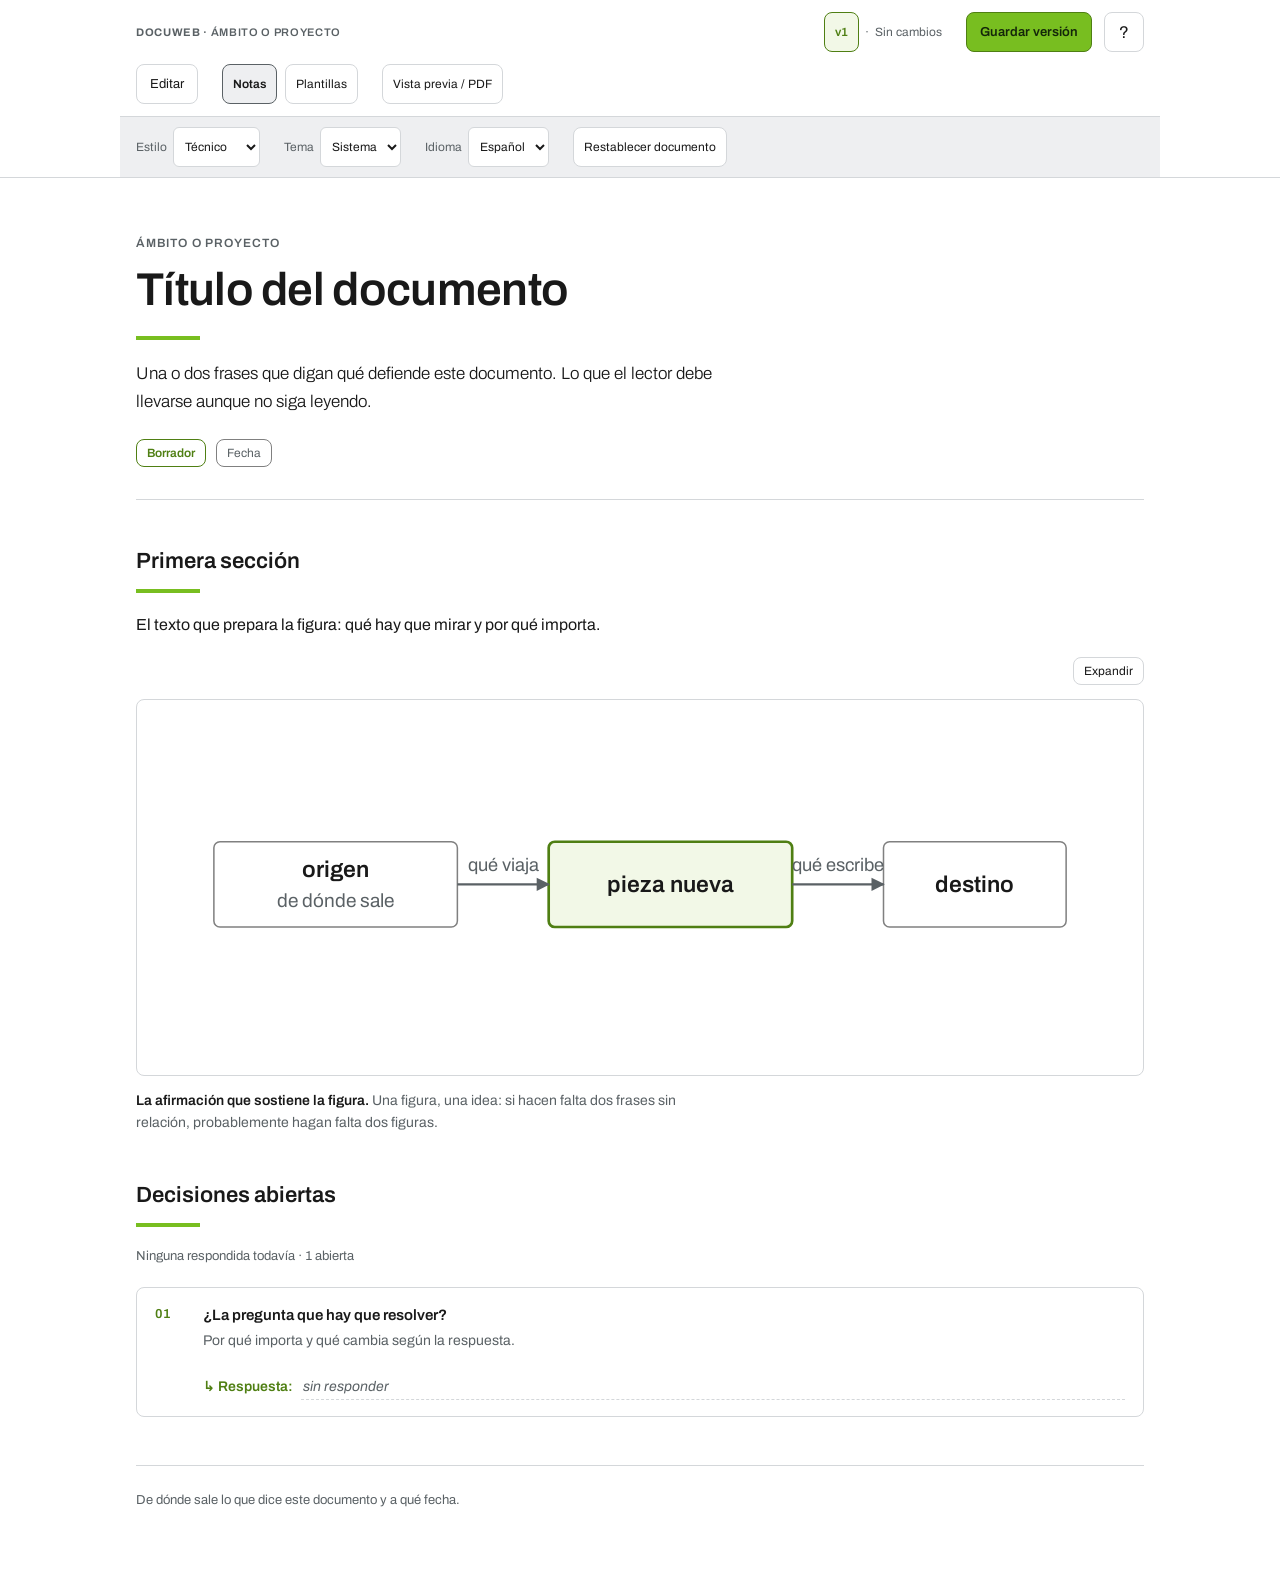
==== commit 614c37e7: "feat: expandir un diagrama a todo el ancho de la ventana Una columna de 1040 píxeles es lo que se le" ====
--- a/template.html
+++ b/template.html
@@ -9,7 +9,7 @@
 <link rel="preconnect" href="https://fonts.googleapis.com">
 <link rel="preconnect" href="https://fonts.gstatic.com" crossorigin>
 <link rel="stylesheet" href="https://fonts.googleapis.com/css2?family=Archivo:wght@300;400;600&display=swap">
-<style>:root{--surface:#ffffff;--surface-2:#eeeff1;--ink:#191919;--ink-muted:#5a6165;--border:#d4d7da;--border-strong:#808080;--brand:#78be20;--brand-ink:#4f7f13;--brand-tint:#f2f8e7;--info:#0b96cc;--danger:#b3000f;--danger-tint:#fdeced;--note-tint:#e6f4fb;--note-ink:#0a6d94;--radius:4px}@media (prefers-color-scheme:dark){:root:not([data-theme="light"]){--surface:#16191b;--surface-2:#212629;--ink:#eef1f2;--ink-muted:#a4acb1;--border:#343b40;--border-strong:#5e676c;--brand:#8fd42e;--brand-ink:#a3dd52;--brand-tint:#1c2a11;--info:#4cb9e6;--danger:#ff7b7b;--danger-tint:#2c1517;--note-tint:#112c38;--note-ink:#6fcdf0}}:root[data-theme="dark"]{--surface:#16191b;--surface-2:#212629;--ink:#eef1f2;--ink-muted:#a4acb1;--border:#343b40;--border-strong:#5e676c;--brand:#8fd42e;--brand-ink:#a3dd52;--brand-tint:#1c2a11;--info:#4cb9e6;--danger:#ff7b7b;--danger-tint:#2c1517;--note-tint:#112c38;--note-ink:#6fcdf0}*{box-sizing:border-box}html,body{margin:0;padding:0}#document-content a{color:var(--brand-ink);text-underline-offset:2px}#document-content a:hover{color:var(--ink)}img{max-width:100%}[hidden]{display:none!important}body{background:var(--surface);color:var(--ink);font-family:"Archivo",system-ui,-apple-system,"Segoe UI",sans-serif;line-height:1.5;-webkit-font-smoothing:antialiased}.page{max-width:1040px;margin:0 auto;padding-inline:16px;padding-block:32px 72px;display:flex;flex-direction:column;gap:56px}.appbar{position:sticky;top:env(safe-area-inset-top,0px);z-index:40;background:var(--surface);border-bottom:1px solid var(--border)}.appbar-inner{max-width:1040px;margin:0 auto;padding:10px 16px;display:flex;align-items:center;gap:10px;flex-wrap:wrap}.appbar .brandmark{font-size:12px;font-weight:600;letter-spacing:.09em;text-transform:uppercase;color:var(--ink-muted);margin-right:auto}.btn{font:inherit;font-size:13px;line-height:1;padding:9px 13px;border-radius:var(--radius);border:1px solid var(--border-strong);background:var(--surface);color:var(--ink);cursor:pointer;white-space:nowrap}.btn:hover{background:var(--surface-2)}.btn:focus-visible{outline:2px solid var(--info);outline-offset:2px}.btn[aria-pressed="true"]{background:var(--brand);border-color:var(--brand-ink);color:#14260a;font-weight:600}.btn--primary{background:var(--brand);border-color:var(--brand-ink);color:#14260a;font-weight:600}.btn--primary:hover{background:var(--brand-ink);color:#fff}.btn--ghost{border-color:var(--border)}.btn:disabled{opacity:.45;cursor:not-allowed}.btn--sm{padding:7px 10px;font-size:12px}.dirty{font-size:12px;color:var(--danger);font-weight:600;display:inline-flex;align-items:center;gap:6px}.dirty::before{content:"";width:7px;height:7px;border-radius:50%;background:var(--danger)}.saved{font-size:12px;color:var(--ink-muted)}.kicker{font-size:12px;font-weight:600;letter-spacing:.09em;text-transform:uppercase;color:var(--ink-muted);margin:0 0 12px}h1{font-size:clamp(30px,5vw,46px);line-height:1.14;font-weight:600;letter-spacing:-.015em;margin:0 0 20px;text-wrap:balance}h1::after{content:"";display:block;width:4rem;height:4px;background:var(--brand);margin-top:20px}.lede{font-size:17px;font-weight:300;line-height:1.6;max-width:62ch;margin:0}.lede strong{font-weight:600}.meta{display:flex;flex-wrap:wrap;gap:8px 10px;margin-top:24px}.pill{font-size:12px;line-height:1;padding:7px 10px;border:1px solid var(--border-strong);border-radius:var(--radius);color:var(--ink-muted)}.pill.is-draft{border-color:var(--brand-ink);color:var(--brand-ink);font-weight:600}section{display:flex;flex-direction:column;gap:20px}h2{font-size:24px;font-weight:600;line-height:1.25;margin:0;text-wrap:balance}h2::after{content:"";display:block;width:4rem;height:4px;background:var(--brand);margin-top:14px}h3{font-size:16px;font-weight:600;margin:0}p{margin:0;max-width:68ch}code{font-family:ui-monospace,SFMono-Regular,"SF Mono",Menlo,monospace;font-size:.88em;background:var(--surface-2);padding:1px 5px;border-radius:2px}figure{margin:0;display:flex;flex-direction:column;gap:14px}.figtools{display:none;flex-wrap:wrap;gap:8px;align-items:center;padding:10px;border:1px solid var(--border);border-bottom:none;border-radius:var(--radius) var(--radius) 0 0;background:var(--surface-2)}body.editing .figtools{display:flex}.figtools .sep{flex:1}.figtools .hint{font-size:12px;color:var(--ink-muted)}.canvas{overflow:auto;border:1px solid var(--border);border-radius:var(--radius);background:var(--surface);padding:20px 16px}body.editing .canvas{border-radius:0 0 var(--radius) var(--radius)}.canvas svg{display:block;height:auto;width:100%}.canvas--wide svg{min-width:880px}.canvas--mid svg{min-width:640px}body.editing .canvas svg{touch-action:none}figcaption{font-size:14px;color:var(--ink-muted);max-width:68ch;line-height:1.55}figcaption b{color:var(--ink);font-weight:600}.legend{display:flex;flex-wrap:wrap;gap:10px 22px;font-size:13px;color:var(--ink-muted)}.legend span{display:inline-flex;align-items:center;gap:8px}.swatch{width:26px;height:14px;border-radius:2px;flex:none}.sw-new{background:var(--brand-tint);border:1.5px solid var(--brand-ink)}.sw-out{border:1px dashed var(--border-strong)}.sw-dead{background:var(--danger-tint);border:1px dashed var(--danger)}.n-box{fill:var(--surface);stroke:var(--border-strong);stroke-width:1}.n-new{fill:var(--brand-tint);stroke:var(--brand-ink);stroke-width:1.75}.n-out{fill:var(--surface);stroke:var(--border-strong);stroke-width:1;stroke-dasharray:5 4}.n-dead{fill:var(--danger-tint);stroke:var(--danger);stroke-width:1;stroke-dasharray:5 4}.n-chip{fill:var(--surface-2);stroke:none}.n-chipdead{fill:var(--danger-tint);stroke:var(--danger);stroke-width:1;stroke-dasharray:4 3}.n-divider{fill:none;stroke:var(--info);stroke-width:1.5;stroke-dasharray:7 5}.n-label{fill:none;stroke:none}.n-note{fill:var(--note-tint);stroke:var(--note-ink);stroke-width:1.25}.t-note{fill:var(--ink);font-size:12.5px}.t-noteby{fill:var(--note-ink);font-size:11px;font-weight:600}.e-note{stroke:var(--note-ink);stroke-width:1.25;fill:none;stroke-dasharray:3 3}.p-note{fill:var(--note-ink)}body.no-notes .note-layer{display:none}.t-title{fill:var(--ink);font-size:15px;font-weight:600}.t-title.sm{font-size:13.5px}.node-link{cursor:pointer}.node-link text:first-of-type{text-decoration:underline;text-underline-offset:2px}body.editing .node-link{cursor:default}.t-sub{fill:var(--ink-muted);font-size:12.5px}.t-sub.sm{font-size:12px}.t-dead{fill:var(--danger)}.t-edge{fill:var(--ink-muted);font-size:12px}.t-edge.new{fill:var(--brand-ink);font-weight:600}.t-edge.dead{fill:var(--danger)}.e-line{stroke:var(--ink-muted);stroke-width:1.5;fill:none}.e-new{stroke:var(--brand-ink);stroke-width:2;fill:none}.e-dead{stroke:var(--danger);stroke-width:1.5;fill:none;stroke-dasharray:5 4}.h-line{fill:var(--ink-muted)}.h-new{fill:var(--brand-ink)}.h-dead{fill:var(--danger)}.hit{fill:transparent;stroke:transparent;stroke-width:10}.hitlbl{fill:transparent;stroke:none}body.editing [data-elabel]{cursor:move}.canvas svg text{pointer-events:none;user-select:none;-webkit-user-select:none}body.editing .node,body.editing .edge{cursor:pointer}body.editing .node.dragging{cursor:grabbing}.sel-ring{fill:none;stroke:var(--info);stroke-width:2;stroke-dasharray:4 3;pointer-events:none}.marquee{fill:var(--info);fill-opacity:.08;stroke:var(--info);stroke-width:1;stroke-dasharray:4 3;pointer-events:none}.handle{fill:var(--surface);stroke:var(--info);stroke-width:1.75;cursor:nwse-resize}.wp{fill:var(--surface);stroke:var(--info);stroke-width:1.75;cursor:move}.anch{fill:var(--surface);stroke:var(--info);stroke-width:1.25;opacity:.55;cursor:pointer}.anch:hover{opacity:1;stroke-width:2}.anch.is-on{fill:var(--info);opacity:1}.endp{fill:var(--info);stroke:var(--surface);stroke-width:1.5;cursor:move}.connect-src{stroke:var(--info)!important;stroke-width:2.5!important}.props{position:fixed;right:16px;bottom:16px;z-index:50;width:360px;max-width:calc(100vw - 32px);background:var(--surface);border:1px solid var(--border-strong);border-radius:var(--radius);box-shadow:0 4px 20px rgba(25,25,25,.2);padding:16px;display:none;flex-direction:column;gap:12px;max-height:min(80vh,760px);overflow:auto}.props.open{display:flex}.props header{display:flex;align-items:center;gap:8px}.props header h3{font-size:14px;margin-right:auto}.field{display:flex;flex-direction:column;gap:5px}.field label{font-size:11px;font-weight:600;letter-spacing:.06em;text-transform:uppercase;color:var(--ink-muted)}.field input,.field select,.field textarea{font:inherit;font-size:13px;padding:8px 9px;border:1px solid var(--border-strong);border-radius:var(--radius);background:var(--surface);color:var(--ink);width:100%}.field textarea{resize:vertical;line-height:1.45;min-height:76px}.field input:focus,.field select:focus,.field textarea:focus{outline:2px solid var(--info);outline-offset:1px;border-color:var(--info)}.props-actions{display:flex;gap:8px;flex-wrap:wrap}.btn--danger{border-color:var(--danger);color:var(--danger)}.btn--danger:hover{background:var(--danger-tint)}.revbadge{font:inherit;font-size:12px;font-weight:600;line-height:1;padding:7px 10px;border-radius:var(--radius);border:1px solid var(--brand-ink);background:var(--brand-tint);color:var(--brand-ink);cursor:pointer;font-variant-numeric:tabular-nums}.revbadge:hover{background:var(--brand);color:#14260a}.revbadge:focus-visible{outline:2px solid var(--info);outline-offset:2px}.overlay{position:fixed;top:0;right:0;bottom:0;left:0;inset:0;z-index:60;background:rgba(25,25,25,.6);display:flex;align-items:center;justify-content:center;padding:16px}.modal{background:var(--surface);border:1px solid var(--border-strong);border-radius:var(--radius);padding:22px;width:420px;max-width:100%;max-height:min(80vh,640px);overflow:auto;display:flex;flex-direction:column;gap:14px;box-shadow:0 4px 20px rgba(25,25,25,.2)}.modal h3{font-size:18px}.modal .field input{width:100%}.modal p{font-size:13.5px;color:var(--ink-muted);line-height:1.5}.histlist{display:flex;flex-direction:column;gap:0;border:1px solid var(--border);border-radius:var(--radius)}.histrow{display:grid;grid-template-columns:44px 1fr;gap:12px;padding:12px 14px;border-bottom:1px solid var(--border);font-size:13.5px}.histrow:last-child{border-bottom:none}.histrow.is-current{background:var(--brand-tint)}.histrow .r{font-weight:600;color:var(--brand-ink);font-variant-numeric:tabular-nums}.histrow .who{color:var(--ink-muted);font-size:12.5px}.histempty{margin:0;padding:12px 14px;font-size:13.5px;color:var(--ink-muted)}.notice{display:none;gap:12px;align-items:flex-start;border:1px solid var(--brand-ink);background:var(--brand-tint);border-radius:var(--radius);padding:14px 16px;font-size:13.5px;line-height:1.5}.notice.open{display:flex}.notice p{margin:0;flex:1;color:var(--ink)}.notes{display:grid;grid-template-columns:repeat(auto-fit,minmax(260px,1fr));gap:16px}.note{border:1px solid var(--border);border-radius:var(--radius);padding:18px;display:flex;flex-direction:column;gap:8px}.note h3{font-size:15px}.note p{font-size:14px;color:var(--ink-muted);line-height:1.55}.note .src{font-size:12px;color:var(--ink-muted);font-family:ui-monospace,SFMono-Regular,Menlo,monospace}.tablewrap{overflow-x:auto;border:1px solid var(--border);border-radius:var(--radius)}table{border-collapse:collapse;width:100%;min-width:560px;font-size:14px}th,td{text-align:left;padding:13px 16px;border-bottom:1px solid var(--border);vertical-align:top}thead th{font-size:12px;font-weight:600;letter-spacing:.06em;text-transform:uppercase;color:var(--ink-muted);background:var(--surface-2)}tbody tr:last-child td{border-bottom:none}.tag{display:inline-block;font-size:12px;line-height:1;padding:5px 8px;border-radius:2px;background:var(--surface-2);color:var(--ink-muted);white-space:nowrap}.tag.is-new{background:var(--brand-tint);color:var(--brand-ink);font-weight:600}ol.decisions{margin:0;padding:0;list-style:none;border:1px solid var(--border);border-radius:var(--radius)}ol.decisions li{display:grid;grid-template-columns:34px 1fr;gap:14px;padding:16px 18px;border-bottom:1px solid var(--border)}ol.decisions li:last-child{border-bottom:none}ol.decisions li.is-answered{background:var(--brand-tint)}.num{font-size:13px;font-weight:600;color:var(--brand-ink);font-variant-numeric:tabular-nums;padding-top:1px}.decision-q{font-weight:600;font-size:15px;margin-bottom:4px}.decision-w{font-size:14px;color:var(--ink-muted);line-height:1.55}.answer{display:flex;gap:8px;align-items:flex-start;margin-top:10px}.answer .lbl{font-size:14px;font-weight:600;line-height:1.55;color:var(--brand-ink);white-space:nowrap}.answer textarea{flex:1;min-width:0;font:inherit;font-size:14px;line-height:1.55;color:var(--ink);background:transparent;border:0;border-bottom:1px dashed var(--border);border-radius:0;padding:0 2px 2px;margin:0;resize:none;overflow:hidden}.answer textarea::placeholder{color:var(--ink-muted);font-style:italic}.answer textarea:hover{border-bottom-color:var(--border-strong)}.answer textarea:focus{outline:none;border-bottom:1px solid var(--brand-ink)}.deccount{font-size:13px;color:var(--ink-muted);font-variant-numeric:tabular-nums}footer{border-top:1px solid var(--border);padding-top:24px;font-size:13px;color:var(--ink-muted);line-height:1.6;display:flex;flex-direction:column;gap:8px}footer p{max-width:72ch}@media (max-width:560px){.page{padding-block:24px 48px;gap:44px}ol.decisions li{grid-template-columns:24px 1fr;gap:10px;padding:14px}.props{left:16px;right:16px;bottom:8px;width:auto}}:root{--radius:8px}#document-content{display:flex;flex-direction:column;gap:48px;min-width:0}#document-content>header{padding:24px 0 32px;border-bottom:1px solid var(--border)}#document-content>section{min-width:0}.appbar-inner{position:relative;display:flex;flex-direction:column;align-items:stretch;gap:12px;padding:12px 16px 0}.appbar-heading,.appbar-actions,.menu-content,.appbar-preferences{display:flex;align-items:center;gap:8px}.appbar-heading{padding-right:52px;min-width:0}.document-identity{flex:1;min-width:0;overflow:hidden;text-overflow:ellipsis;white-space:nowrap;font-size:11px;letter-spacing:.06em;text-transform:uppercase;color:var(--ink-muted)}.appbar .brandmark{font-size:11px;letter-spacing:inherit;margin:0}.product-name{font-weight:700}.document-state{display:flex;align-items:center;gap:6px;white-space:nowrap;color:var(--ink-muted);font-size:12px;margin-right:16px}.appbar .revbadge{min-height:40px}.appbar .btn,.appbar select{min-height:40px;box-shadow:none;border-color:var(--border)}.appbar .btn[aria-pressed=true]{background:var(--surface-2);border-color:var(--ink-muted);color:var(--ink);font-weight:600}.appbar #btn-help{position:absolute;right:16px;top:12px;width:40px;font-size:17px}.appbar #btn-save{margin-left:auto;border-color:var(--brand-ink)}.appbar:has(#status.dirty) #btn-save{outline:2px solid var(--brand-tint);outline-offset:2px}.appbar .dirty::before{display:none}.appbar-actions{gap:24px;flex-wrap:wrap}.appbar-preferences{background:var(--surface-2);margin:0 -16px;padding:10px 16px;border-top:1px solid var(--border);gap:24px;flex-wrap:wrap}.mobile-control,.mobile-label{display:none}.document-controls{display:flex;flex-wrap:wrap;gap:24px;align-items:center}.document-controls label{font-size:12px;color:var(--ink-muted);display:flex;gap:6px;align-items:center}.document-controls select{font:inherit;color:var(--ink);background:var(--surface);border:1px solid var(--border);border-radius:6px;padding:7px}.content-tools{display:none;padding:12px 0;border-top:1px solid var(--border);gap:8px;flex-wrap:wrap}body.editing-content .content-tools{display:flex}[contenteditable=true]{outline:1px dashed var(--border-strong);outline-offset:5px;cursor:text;white-space:pre-wrap;min-height:1.2em}[contenteditable=true]:focus{outline:2px solid var(--info);border-radius:2px}.metric-grid{display:grid;grid-template-columns:repeat(3,minmax(0,1fr));gap:16px}.metric{border:1px solid var(--border);border-radius:var(--radius);padding:22px;background:var(--surface-2)}.metric h3{font-size:13px;color:var(--ink-muted);margin-bottom:12px}.metric p{font-size:26px;font-weight:600;line-height:1.2}.callout{padding:22px;border-left:4px solid var(--brand-ink);background:var(--brand-tint);border-radius:0 var(--radius) var(--radius) 0;display:grid;gap:10px}.template-grid{display:grid;grid-template-columns:repeat(2,minmax(0,1fr));gap:12px;margin-top:18px}.template-card{white-space:normal;text-align:left;line-height:1.5;padding:20px;display:flex;flex-direction:column;gap:8px}.template-card small{font-size:12px;color:var(--ink-muted)}.template-preview{height:48px;display:flex;gap:5px;align-items:flex-end}.template-preview i{display:block;width:22%;background:var(--border);height:60%;border-radius:3px}.template-preview i:first-child{height:100%;background:var(--brand-ink)}.modal{max-height:85vh;overflow:auto}:root[data-design=editorial] #document-content{gap:60px}:root[data-design=editorial] .page{max-width:920px}:root[data-design=editorial] #document-content h1{font:500 clamp(38px,6vw,62px)/1.08 Georgia,serif;letter-spacing:-.035em}:root[data-design=editorial] #document-content h2{font-family:Georgia,serif;font-size:30px;font-weight:500}:root[data-design=editorial] #document-content h2::after{display:none}:root[data-design=editorial] #document-content>section{padding-top:24px;border-top:1px solid var(--border)}:root[data-design=editorial] .lede{font-size:20px;line-height:1.7}:root[data-design=executive] #document-content>header{padding:32px;border-radius:14px;background:var(--surface-2);border:1px solid var(--border)}:root[data-design=executive] #document-content h1{font-size:clamp(32px,5vw,48px);max-width:22ch}:root[data-design=executive] #document-content h2::after{width:28px;height:3px;margin-top:10px}:root[data-design=executive] #document-content>section{gap:18px}:root[data-design=technical] #document-content h2{font-size:22px}:root[data-design=technical] .canvas{background-image:radial-gradient(var(--border) .6px,transparent .6px);background-size:16px 16px}.answer-print{display:none;white-space:pre-wrap;overflow-wrap:anywhere}ol.decisions li>.answer{grid-column:2;min-width:0}.answer-print{flex:1;min-width:0}.appearance-group{border-top:1px solid var(--border);margin-top:14px;padding-top:12px}.appearance-group summary{font-size:13px;font-weight:600;cursor:pointer;padding:4px 0}.appearance-fields{display:flex;flex-direction:column;gap:12px;padding-top:12px}.appearance-grid{display:grid;grid-template-columns:1fr 1fr;gap:10px}.color-controls{display:flex;gap:6px;align-items:center}.color-controls input[type=color]{width:40px;height:36px;padding:3px;flex:none;cursor:pointer}.color-controls input[type=text]{min-width:0;flex:1;font-family:monospace}.color-field>.btn{align-self:flex-start}.appearance-actions{border-top:1px solid var(--border);padding-top:12px;margin:12px 0}.section-controls{display:flex;gap:8px;flex-wrap:wrap;padding:10px;background:var(--surface-2);border:1px dashed var(--border);border-radius:var(--radius)}@media print{.section-controls{display:none!important}}#props-body{display:flex;flex-direction:column;gap:8px}.props>header{position:sticky;top:-16px;background:var(--surface);z-index:1;padding:10px 0}.tablewrap th,.tablewrap td{overflow-wrap:anywhere}@media(max-width:600px){.metric-grid,.template-grid{grid-template-columns:1fr}.appbar{position:static}.appbar-heading{padding:0}.document-state,.desktop-label,.product-name{display:none}.mobile-control,.mobile-label{display:inline-flex}.appbar .btn,.appbar select{min-height:44px}.appbar-inner{padding-bottom:12px;gap:8px}.appbar-actions{gap:8px;flex-wrap:nowrap;justify-content:space-between}.toolbar-menu{position:relative}.toolbar-menu .menu-content{display:none;position:absolute;top:calc(100% + 6px);left:0;z-index:45;padding:8px;min-width:180px;flex-direction:column;align-items:stretch;background:var(--surface);border:1px solid var(--border);border-radius:8px}.toolbar-menu.is-open .menu-content{display:flex}.secondary-menu{order:3}.secondary-menu .menu-content{left:auto;right:0}.appbar #btn-help{position:static;width:auto;font-size:13px}.appbar #btn-help::after{content:' ' attr(aria-label)}.appbar-preferences{display:none;margin-bottom:-12px}.appbar-preferences.is-open{display:flex}.document-controls{flex-direction:column;align-items:stretch;gap:8px}.document-controls label{justify-content:space-between}.document-controls select{min-width:60%}.document-controls{width:100%}:root[data-design=executive] #document-content>header{padding:22px}#document-content{gap:36px}}@page{size:A4;margin:17mm 16mm 18mm}@media print{:root,:root[data-theme],:root:not([data-theme=light]){--surface:#fff;--surface-2:#f3f4f5;--ink:#191919;--ink-muted:#50565a;--border:#c9cdd0;--border-strong:#747b80;--brand:#78be20;--brand-ink:#436d10;--brand-tint:#f2f8e7;--info:#096889;--danger:#a40014;--danger-tint:#fff0f0;--note-tint:#edf6fa;--note-ink:#075e80;color-scheme:light}*{-webkit-print-color-adjust:exact;print-color-adjust:exact}body{background:white;font-size:10pt}.appbar,.content-tools,.notice,.props,.overlay,.figtools,body.editing .figtools{display:none!important}.page{display:block!important;max-width:none!important;padding:0!important;margin:0!important}#document-content{display:block!important}#document-content>header{margin-bottom:9mm;padding-top:0}#document-content>section{display:block;margin:0 0 9mm;padding-top:0}#document-content>section>*+*{margin-top:4mm}#document-content h1{font-size:30pt!important}#document-content h2{font-size:18pt!important;break-after:avoid}h3{break-after:avoid}p,li{orphans:3;widows:3}figure,.metric,.note,.callout,ol.decisions li{break-inside:avoid}.canvas{overflow:visible;padding:8px;background-image:none!important}.canvas svg{width:100%!important;min-width:0!important;max-height:180mm}.tablewrap{overflow:visible}table{width:100%;min-width:0!important;table-layout:fixed}thead{display:table-header-group}tr{break-inside:avoid}.answer textarea{display:none!important}.answer-print{display:block}[contenteditable]{outline:none!important}.sel-ring,.handle,.wp,.marquee{display:none!important}footer{margin-top:8mm;padding-top:4mm;border-top:1px solid var(--border)}}</style>
+<style>:root{--surface:#ffffff;--surface-2:#eeeff1;--ink:#191919;--ink-muted:#5a6165;--border:#d4d7da;--border-strong:#808080;--brand:#78be20;--brand-ink:#4f7f13;--brand-tint:#f2f8e7;--info:#0b96cc;--danger:#b3000f;--danger-tint:#fdeced;--note-tint:#e6f4fb;--note-ink:#0a6d94;--radius:4px}@media (prefers-color-scheme:dark){:root:not([data-theme="light"]){--surface:#16191b;--surface-2:#212629;--ink:#eef1f2;--ink-muted:#a4acb1;--border:#343b40;--border-strong:#5e676c;--brand:#8fd42e;--brand-ink:#a3dd52;--brand-tint:#1c2a11;--info:#4cb9e6;--danger:#ff7b7b;--danger-tint:#2c1517;--note-tint:#112c38;--note-ink:#6fcdf0}}:root[data-theme="dark"]{--surface:#16191b;--surface-2:#212629;--ink:#eef1f2;--ink-muted:#a4acb1;--border:#343b40;--border-strong:#5e676c;--brand:#8fd42e;--brand-ink:#a3dd52;--brand-tint:#1c2a11;--info:#4cb9e6;--danger:#ff7b7b;--danger-tint:#2c1517;--note-tint:#112c38;--note-ink:#6fcdf0}*{box-sizing:border-box}html,body{margin:0;padding:0}#document-content a{color:var(--brand-ink);text-underline-offset:2px}#document-content a:hover{color:var(--ink)}img{max-width:100%}[hidden]{display:none!important}body{container-type:inline-size;background:var(--surface);color:var(--ink);font-family:"Archivo",system-ui,-apple-system,"Segoe UI",sans-serif;line-height:1.5;-webkit-font-smoothing:antialiased}.page{max-width:1040px;margin:0 auto;padding-inline:16px;padding-block:32px 72px;display:flex;flex-direction:column;gap:56px}.appbar{position:sticky;top:env(safe-area-inset-top,0px);z-index:40;background:var(--surface);border-bottom:1px solid var(--border)}.appbar-inner{max-width:1040px;margin:0 auto;padding:10px 16px;display:flex;align-items:center;gap:10px;flex-wrap:wrap}.appbar .brandmark{font-size:12px;font-weight:600;letter-spacing:.09em;text-transform:uppercase;color:var(--ink-muted);margin-right:auto}.btn{font:inherit;font-size:13px;line-height:1;padding:9px 13px;border-radius:var(--radius);border:1px solid var(--border-strong);background:var(--surface);color:var(--ink);cursor:pointer;white-space:nowrap}.btn:hover{background:var(--surface-2)}.btn:focus-visible{outline:2px solid var(--info);outline-offset:2px}.btn[aria-pressed="true"]{background:var(--brand);border-color:var(--brand-ink);color:#14260a;font-weight:600}.btn--primary{background:var(--brand);border-color:var(--brand-ink);color:#14260a;font-weight:600}.btn--primary:hover{background:var(--brand-ink);color:#fff}.btn--ghost{border-color:var(--border)}.btn:disabled{opacity:.45;cursor:not-allowed}.btn--sm{padding:7px 10px;font-size:12px}.dirty{font-size:12px;color:var(--danger);font-weight:600;display:inline-flex;align-items:center;gap:6px}.dirty::before{content:"";width:7px;height:7px;border-radius:50%;background:var(--danger)}.saved{font-size:12px;color:var(--ink-muted)}.kicker{font-size:12px;font-weight:600;letter-spacing:.09em;text-transform:uppercase;color:var(--ink-muted);margin:0 0 12px}h1{font-size:clamp(30px,5vw,46px);line-height:1.14;font-weight:600;letter-spacing:-.015em;margin:0 0 20px;text-wrap:balance}h1::after{content:"";display:block;width:4rem;height:4px;background:var(--brand);margin-top:20px}.lede{font-size:17px;font-weight:300;line-height:1.6;max-width:62ch;margin:0}.lede strong{font-weight:600}.meta{display:flex;flex-wrap:wrap;gap:8px 10px;margin-top:24px}.pill{font-size:12px;line-height:1;padding:7px 10px;border:1px solid var(--border-strong);border-radius:var(--radius);color:var(--ink-muted)}.pill.is-draft{border-color:var(--brand-ink);color:var(--brand-ink);font-weight:600}section{display:flex;flex-direction:column;gap:20px}h2{font-size:24px;font-weight:600;line-height:1.25;margin:0;text-wrap:balance}h2::after{content:"";display:block;width:4rem;height:4px;background:var(--brand);margin-top:14px}h3{font-size:16px;font-weight:600;margin:0}p{margin:0;max-width:68ch}code{font-family:ui-monospace,SFMono-Regular,"SF Mono",Menlo,monospace;font-size:.88em;background:var(--surface-2);padding:1px 5px;border-radius:2px}figure{margin:0;display:flex;flex-direction:column;gap:14px}.figtools{display:flex;flex-wrap:wrap;gap:8px;align-items:center;justify-content:flex-end}body.editing .figtools{justify-content:flex-start;padding:10px;border:1px solid var(--border);border-bottom:none;border-radius:var(--radius) var(--radius) 0 0;background:var(--surface-2)}.figtools .sep{flex:1}.figtools .hint{font-size:12px;color:var(--ink-muted)}figure.is-wide{width:100cqw;max-width:none;margin-inline:calc(50% - 50cqw);padding-inline:16px}figure.is-wide .canvas{border-radius:var(--radius)}.canvas{overflow:auto;border:1px solid var(--border);border-radius:var(--radius);background:var(--surface);padding:20px 16px}body.editing .canvas{border-radius:0 0 var(--radius) var(--radius)}.canvas svg{display:block;height:auto;width:100%}.canvas--wide svg{min-width:880px}.canvas--mid svg{min-width:640px}body.editing .canvas svg{touch-action:none}figcaption{font-size:14px;color:var(--ink-muted);max-width:68ch;line-height:1.55}figcaption b{color:var(--ink);font-weight:600}.legend{display:flex;flex-wrap:wrap;gap:10px 22px;font-size:13px;color:var(--ink-muted)}.legend span{display:inline-flex;align-items:center;gap:8px}.swatch{width:26px;height:14px;border-radius:2px;flex:none}.sw-new{background:var(--brand-tint);border:1.5px solid var(--brand-ink)}.sw-out{border:1px dashed var(--border-strong)}.sw-dead{background:var(--danger-tint);border:1px dashed var(--danger)}.n-box{fill:var(--surface);stroke:var(--border-strong);stroke-width:1}.n-new{fill:var(--brand-tint);stroke:var(--brand-ink);stroke-width:1.75}.n-out{fill:var(--surface);stroke:var(--border-strong);stroke-width:1;stroke-dasharray:5 4}.n-dead{fill:var(--danger-tint);stroke:var(--danger);stroke-width:1;stroke-dasharray:5 4}.n-chip{fill:var(--surface-2);stroke:none}.n-chipdead{fill:var(--danger-tint);stroke:var(--danger);stroke-width:1;stroke-dasharray:4 3}.n-divider{fill:none;stroke:var(--info);stroke-width:1.5;stroke-dasharray:7 5}.n-label{fill:none;stroke:none}.n-note{fill:var(--note-tint);stroke:var(--note-ink);stroke-width:1.25}.t-note{fill:var(--ink);font-size:12.5px}.t-noteby{fill:var(--note-ink);font-size:11px;font-weight:600}.e-note{stroke:var(--note-ink);stroke-width:1.25;fill:none;stroke-dasharray:3 3}.p-note{fill:var(--note-ink)}body.no-notes .note-layer{display:none}.t-title{fill:var(--ink);font-size:15px;font-weight:600}.t-title.sm{font-size:13.5px}.node-link{cursor:pointer}.node-link text:first-of-type{text-decoration:underline;text-underline-offset:2px}body.editing .node-link{cursor:default}.t-sub{fill:var(--ink-muted);font-size:12.5px}.t-sub.sm{font-size:12px}.t-dead{fill:var(--danger)}.t-edge{fill:var(--ink-muted);font-size:12px}.t-edge.new{fill:var(--brand-ink);font-weight:600}.t-edge.dead{fill:var(--danger)}.e-line{stroke:var(--ink-muted);stroke-width:1.5;fill:none}.e-new{stroke:var(--brand-ink);stroke-width:2;fill:none}.e-dead{stroke:var(--danger);stroke-width:1.5;fill:none;stroke-dasharray:5 4}.h-line{fill:var(--ink-muted)}.h-new{fill:var(--brand-ink)}.h-dead{fill:var(--danger)}.hit{fill:transparent;stroke:transparent;stroke-width:10}.hitlbl{fill:transparent;stroke:none}body.editing [data-elabel]{cursor:move}.canvas svg text{pointer-events:none;user-select:none;-webkit-user-select:none}body.editing .node,body.editing .edge{cursor:pointer}body.editing .node.dragging{cursor:grabbing}.sel-ring{fill:none;stroke:var(--info);stroke-width:2;stroke-dasharray:4 3;pointer-events:none}.marquee{fill:var(--info);fill-opacity:.08;stroke:var(--info);stroke-width:1;stroke-dasharray:4 3;pointer-events:none}.handle{fill:var(--surface);stroke:var(--info);stroke-width:1.75;cursor:nwse-resize}.wp{fill:var(--surface);stroke:var(--info);stroke-width:1.75;cursor:move}.anch{fill:var(--surface);stroke:var(--info);stroke-width:1.25;opacity:.55;cursor:pointer}.anch:hover{opacity:1;stroke-width:2}.anch.is-on{fill:var(--info);opacity:1}.endp{fill:var(--info);stroke:var(--surface);stroke-width:1.5;cursor:move}.connect-src{stroke:var(--info)!important;stroke-width:2.5!important}.props{position:fixed;right:16px;bottom:16px;z-index:50;width:360px;max-width:calc(100vw - 32px);background:var(--surface);border:1px solid var(--border-strong);border-radius:var(--radius);box-shadow:0 4px 20px rgba(25,25,25,.2);padding:16px;display:none;flex-direction:column;gap:12px;max-height:min(80vh,760px);overflow:auto}.props.open{display:flex}.props header{display:flex;align-items:center;gap:8px}.props header h3{font-size:14px;margin-right:auto}.field{display:flex;flex-direction:column;gap:5px}.field label{font-size:11px;font-weight:600;letter-spacing:.06em;text-transform:uppercase;color:var(--ink-muted)}.field input,.field select,.field textarea{font:inherit;font-size:13px;padding:8px 9px;border:1px solid var(--border-strong);border-radius:var(--radius);background:var(--surface);color:var(--ink);width:100%}.field textarea{resize:vertical;line-height:1.45;min-height:76px}.field input:focus,.field select:focus,.field textarea:focus{outline:2px solid var(--info);outline-offset:1px;border-color:var(--info)}.props-actions{display:flex;gap:8px;flex-wrap:wrap}.btn--danger{border-color:var(--danger);color:var(--danger)}.btn--danger:hover{background:var(--danger-tint)}.revbadge{font:inherit;font-size:12px;font-weight:600;line-height:1;padding:7px 10px;border-radius:var(--radius);border:1px solid var(--brand-ink);background:var(--brand-tint);color:var(--brand-ink);cursor:pointer;font-variant-numeric:tabular-nums}.revbadge:hover{background:var(--brand);color:#14260a}.revbadge:focus-visible{outline:2px solid var(--info);outline-offset:2px}.overlay{position:fixed;top:0;right:0;bottom:0;left:0;inset:0;z-index:60;background:rgba(25,25,25,.6);display:flex;align-items:center;justify-content:center;padding:16px}.modal{background:var(--surface);border:1px solid var(--border-strong);border-radius:var(--radius);padding:22px;width:420px;max-width:100%;max-height:min(80vh,640px);overflow:auto;display:flex;flex-direction:column;gap:14px;box-shadow:0 4px 20px rgba(25,25,25,.2)}.modal h3{font-size:18px}.modal .field input{width:100%}.modal p{font-size:13.5px;color:var(--ink-muted);line-height:1.5}.histlist{display:flex;flex-direction:column;gap:0;border:1px solid var(--border);border-radius:var(--radius)}.histrow{display:grid;grid-template-columns:44px 1fr;gap:12px;padding:12px 14px;border-bottom:1px solid var(--border);font-size:13.5px}.histrow:last-child{border-bottom:none}.histrow.is-current{background:var(--brand-tint)}.histrow .r{font-weight:600;color:var(--brand-ink);font-variant-numeric:tabular-nums}.histrow .who{color:var(--ink-muted);font-size:12.5px}.histempty{margin:0;padding:12px 14px;font-size:13.5px;color:var(--ink-muted)}.notice{display:none;gap:12px;align-items:flex-start;border:1px solid var(--brand-ink);background:var(--brand-tint);border-radius:var(--radius);padding:14px 16px;font-size:13.5px;line-height:1.5}.notice.open{display:flex}.notice p{margin:0;flex:1;color:var(--ink)}.notes{display:grid;grid-template-columns:repeat(auto-fit,minmax(260px,1fr));gap:16px}.note{border:1px solid var(--border);border-radius:var(--radius);padding:18px;display:flex;flex-direction:column;gap:8px}.note h3{font-size:15px}.note p{font-size:14px;color:var(--ink-muted);line-height:1.55}.note .src{font-size:12px;color:var(--ink-muted);font-family:ui-monospace,SFMono-Regular,Menlo,monospace}.tablewrap{overflow-x:auto;border:1px solid var(--border);border-radius:var(--radius)}table{border-collapse:collapse;width:100%;min-width:560px;font-size:14px}th,td{text-align:left;padding:13px 16px;border-bottom:1px solid var(--border);vertical-align:top}thead th{font-size:12px;font-weight:600;letter-spacing:.06em;text-transform:uppercase;color:var(--ink-muted);background:var(--surface-2)}tbody tr:last-child td{border-bottom:none}.tag{display:inline-block;font-size:12px;line-height:1;padding:5px 8px;border-radius:2px;background:var(--surface-2);color:var(--ink-muted);white-space:nowrap}.tag.is-new{background:var(--brand-tint);color:var(--brand-ink);font-weight:600}ol.decisions{margin:0;padding:0;list-style:none;border:1px solid var(--border);border-radius:var(--radius)}ol.decisions li{display:grid;grid-template-columns:34px 1fr;gap:14px;padding:16px 18px;border-bottom:1px solid var(--border)}ol.decisions li:last-child{border-bottom:none}ol.decisions li.is-answered{background:var(--brand-tint)}.num{font-size:13px;font-weight:600;color:var(--brand-ink);font-variant-numeric:tabular-nums;padding-top:1px}.decision-q{font-weight:600;font-size:15px;margin-bottom:4px}.decision-w{font-size:14px;color:var(--ink-muted);line-height:1.55}.answer{display:flex;gap:8px;align-items:flex-start;margin-top:10px}.answer .lbl{font-size:14px;font-weight:600;line-height:1.55;color:var(--brand-ink);white-space:nowrap}.answer textarea{flex:1;min-width:0;font:inherit;font-size:14px;line-height:1.55;color:var(--ink);background:transparent;border:0;border-bottom:1px dashed var(--border);border-radius:0;padding:0 2px 2px;margin:0;resize:none;overflow:hidden}.answer textarea::placeholder{color:var(--ink-muted);font-style:italic}.answer textarea:hover{border-bottom-color:var(--border-strong)}.answer textarea:focus{outline:none;border-bottom:1px solid var(--brand-ink)}.deccount{font-size:13px;color:var(--ink-muted);font-variant-numeric:tabular-nums}footer{border-top:1px solid var(--border);padding-top:24px;font-size:13px;color:var(--ink-muted);line-height:1.6;display:flex;flex-direction:column;gap:8px}footer p{max-width:72ch}@media (max-width:560px){.page{padding-block:24px 48px;gap:44px}ol.decisions li{grid-template-columns:24px 1fr;gap:10px;padding:14px}.props{left:16px;right:16px;bottom:8px;width:auto}}:root{--radius:8px}#document-content{display:flex;flex-direction:column;gap:48px;min-width:0}#document-content>header{padding:24px 0 32px;border-bottom:1px solid var(--border)}#document-content>section{min-width:0}.appbar-inner{position:relative;display:flex;flex-direction:column;align-items:stretch;gap:12px;padding:12px 16px 0}.appbar-heading,.appbar-actions,.menu-content,.appbar-preferences{display:flex;align-items:center;gap:8px}.appbar-heading{padding-right:52px;min-width:0}.document-identity{flex:1;min-width:0;overflow:hidden;text-overflow:ellipsis;white-space:nowrap;font-size:11px;letter-spacing:.06em;text-transform:uppercase;color:var(--ink-muted)}.appbar .brandmark{font-size:11px;letter-spacing:inherit;margin:0}.product-name{font-weight:700}.document-state{display:flex;align-items:center;gap:6px;white-space:nowrap;color:var(--ink-muted);font-size:12px;margin-right:16px}.appbar .revbadge{min-height:40px}.appbar .btn,.appbar select{min-height:40px;box-shadow:none;border-color:var(--border)}.appbar .btn[aria-pressed=true]{background:var(--surface-2);border-color:var(--ink-muted);color:var(--ink);font-weight:600}.appbar #btn-help{position:absolute;right:16px;top:12px;width:40px;font-size:17px}.appbar #btn-save{margin-left:auto;border-color:var(--brand-ink)}.appbar:has(#status.dirty) #btn-save{outline:2px solid var(--brand-tint);outline-offset:2px}.appbar .dirty::before{display:none}.appbar-actions{gap:24px;flex-wrap:wrap}.appbar-preferences{background:var(--surface-2);margin:0 -16px;padding:10px 16px;border-top:1px solid var(--border);gap:24px;flex-wrap:wrap}.mobile-control,.mobile-label{display:none}.document-controls{display:flex;flex-wrap:wrap;gap:24px;align-items:center}.document-controls label{font-size:12px;color:var(--ink-muted);display:flex;gap:6px;align-items:center}.document-controls select{font:inherit;color:var(--ink);background:var(--surface);border:1px solid var(--border);border-radius:6px;padding:7px}.content-tools{display:none;padding:12px 0;border-top:1px solid var(--border);gap:8px;flex-wrap:wrap}body.editing-content .content-tools{display:flex}[contenteditable=true]{outline:1px dashed var(--border-strong);outline-offset:5px;cursor:text;white-space:pre-wrap;min-height:1.2em}[contenteditable=true]:focus{outline:2px solid var(--info);border-radius:2px}.metric-grid{display:grid;grid-template-columns:repeat(3,minmax(0,1fr));gap:16px}.metric{border:1px solid var(--border);border-radius:var(--radius);padding:22px;background:var(--surface-2)}.metric h3{font-size:13px;color:var(--ink-muted);margin-bottom:12px}.metric p{font-size:26px;font-weight:600;line-height:1.2}.callout{padding:22px;border-left:4px solid var(--brand-ink);background:var(--brand-tint);border-radius:0 var(--radius) var(--radius) 0;display:grid;gap:10px}.template-grid{display:grid;grid-template-columns:repeat(2,minmax(0,1fr));gap:12px;margin-top:18px}.template-card{white-space:normal;text-align:left;line-height:1.5;padding:20px;display:flex;flex-direction:column;gap:8px}.template-card small{font-size:12px;color:var(--ink-muted)}.template-preview{height:48px;display:flex;gap:5px;align-items:flex-end}.template-preview i{display:block;width:22%;background:var(--border);height:60%;border-radius:3px}.template-preview i:first-child{height:100%;background:var(--brand-ink)}.modal{max-height:85vh;overflow:auto}:root[data-design=editorial] #document-content{gap:60px}:root[data-design=editorial] .page{max-width:920px}:root[data-design=editorial] #document-content h1{font:500 clamp(38px,6vw,62px)/1.08 Georgia,serif;letter-spacing:-.035em}:root[data-design=editorial] #document-content h2{font-family:Georgia,serif;font-size:30px;font-weight:500}:root[data-design=editorial] #document-content h2::after{display:none}:root[data-design=editorial] #document-content>section{padding-top:24px;border-top:1px solid var(--border)}:root[data-design=editorial] .lede{font-size:20px;line-height:1.7}:root[data-design=executive] #document-content>header{padding:32px;border-radius:14px;background:var(--surface-2);border:1px solid var(--border)}:root[data-design=executive] #document-content h1{font-size:clamp(32px,5vw,48px);max-width:22ch}:root[data-design=executive] #document-content h2::after{width:28px;height:3px;margin-top:10px}:root[data-design=executive] #document-content>section{gap:18px}:root[data-design=technical] #document-content h2{font-size:22px}:root[data-design=technical] .canvas{background-image:radial-gradient(var(--border) .6px,transparent .6px);background-size:16px 16px}.answer-print{display:none;white-space:pre-wrap;overflow-wrap:anywhere}ol.decisions li>.answer{grid-column:2;min-width:0}.answer-print{flex:1;min-width:0}.appearance-group{border-top:1px solid var(--border);margin-top:14px;padding-top:12px}.appearance-group summary{font-size:13px;font-weight:600;cursor:pointer;padding:4px 0}.appearance-fields{display:flex;flex-direction:column;gap:12px;padding-top:12px}.appearance-grid{display:grid;grid-template-columns:1fr 1fr;gap:10px}.color-controls{display:flex;gap:6px;align-items:center}.color-controls input[type=color]{width:40px;height:36px;padding:3px;flex:none;cursor:pointer}.color-controls input[type=text]{min-width:0;flex:1;font-family:monospace}.color-field>.btn{align-self:flex-start}.appearance-actions{border-top:1px solid var(--border);padding-top:12px;margin:12px 0}.section-controls{display:flex;gap:8px;flex-wrap:wrap;padding:10px;background:var(--surface-2);border:1px dashed var(--border);border-radius:var(--radius)}@media print{.section-controls{display:none!important}}#props-body{display:flex;flex-direction:column;gap:8px}.props>header{position:sticky;top:-16px;background:var(--surface);z-index:1;padding:10px 0}.tablewrap th,.tablewrap td{overflow-wrap:anywhere}@media(max-width:600px){.metric-grid,.template-grid{grid-template-columns:1fr}.appbar{position:static}.appbar-heading{padding:0}.document-state,.desktop-label,.product-name{display:none}.mobile-control,.mobile-label{display:inline-flex}.appbar .btn,.appbar select{min-height:44px}.appbar-inner{padding-bottom:12px;gap:8px}.appbar-actions{gap:8px;flex-wrap:nowrap;justify-content:space-between}.toolbar-menu{position:relative}.toolbar-menu .menu-content{display:none;position:absolute;top:calc(100% + 6px);left:0;z-index:45;padding:8px;min-width:180px;flex-direction:column;align-items:stretch;background:var(--surface);border:1px solid var(--border);border-radius:8px}.toolbar-menu.is-open .menu-content{display:flex}.secondary-menu{order:3}.secondary-menu .menu-content{left:auto;right:0}.appbar #btn-help{position:static;width:auto;font-size:13px}.appbar #btn-help::after{content:' ' attr(aria-label)}.appbar-preferences{display:none;margin-bottom:-12px}.appbar-preferences.is-open{display:flex}.document-controls{flex-direction:column;align-items:stretch;gap:8px}.document-controls label{justify-content:space-between}.document-controls select{min-width:60%}.document-controls{width:100%}:root[data-design=executive] #document-content>header{padding:22px}#document-content{gap:36px}}@page{size:A4;margin:17mm 16mm 18mm}@media print{:root,:root[data-theme],:root:not([data-theme=light]){--surface:#fff;--surface-2:#f3f4f5;--ink:#191919;--ink-muted:#50565a;--border:#c9cdd0;--border-strong:#747b80;--brand:#78be20;--brand-ink:#436d10;--brand-tint:#f2f8e7;--info:#096889;--danger:#a40014;--danger-tint:#fff0f0;--note-tint:#edf6fa;--note-ink:#075e80;color-scheme:light}*{-webkit-print-color-adjust:exact;print-color-adjust:exact}body{background:white;font-size:10pt}.appbar,.content-tools,.notice,.props,.overlay,.figtools,body.editing .figtools{display:none!important}.page{display:block!important;max-width:none!important;padding:0!important;margin:0!important}#document-content{display:block!important}#document-content>header{margin-bottom:9mm;padding-top:0}#document-content>section{display:block;margin:0 0 9mm;padding-top:0}#document-content>section>*+*{margin-top:4mm}#document-content h1{font-size:30pt!important}#document-content h2{font-size:18pt!important;break-after:avoid}h3{break-after:avoid}p,li{orphans:3;widows:3}figure,.metric,.note,.callout,ol.decisions li{break-inside:avoid}figure.is-wide{width:auto!important;margin-inline:0!important;padding-inline:0!important}.canvas{overflow:visible;padding:8px;background-image:none!important}.canvas svg{width:100%!important;min-width:0!important;max-height:180mm}.tablewrap{overflow:visible}table{width:100%;min-width:0!important;table-layout:fixed}thead{display:table-header-group}tr{break-inside:avoid}.answer textarea{display:none!important}.answer-print{display:block}[contenteditable]{outline:none!important}.sel-ring,.handle,.wp,.marquee{display:none!important}footer{margin-top:8mm;padding-top:4mm;border-top:1px solid var(--border)}}</style>
 </head>
 <body>
 
@@ -152,7 +152,7 @@
 </script>
 
 <script id="template-data" type="application/json">[{"id":"propuesta-tecnica","title":"Propuesta técnica","description":"Del problema a una recomendación con alternativas y decisiones.","design":"technical","html":"<header><p class=\"kicker\">Documento de trabajo<\/p><h1>Título de la propuesta<\/h1><p class=\"lede\">Resume el cambio propuesto, a quién beneficia y por qué merece la pena.<\/p><div class=\"meta\"><span class=\"pill is-draft\">Borrador<\/span><span class=\"pill\">Fecha por completar<\/span><\/div><\/header><section><h2>Problema y alcance<\/h2><p>Describe el problema con evidencia. Delimita qué se incluye y qué queda fuera.<\/p><\/section><section><h2>Alternativas<\/h2><div class=\"tablewrap\"><table><thead><tr><th>Opción<\/th><th>Beneficio<\/th><th>Coste o limitación<\/th><\/tr><\/thead><tbody><tr><td>Situación actual<\/td><td>Por documentar<\/td><td>Por documentar<\/td><\/tr><tr><td>Propuesta<\/td><td>Por documentar<\/td><td>Por documentar<\/td><\/tr><\/tbody><\/table><\/div><\/section><section><h2>Arquitectura propuesta<\/h2><figure data-fig=\"f1\"><div class=\"figtools\" data-tools=\"f1\"><\/div><div class=\"canvas canvas--mid\"><svg data-svg=\"f1\" role=\"img\" aria-label=\"Entrada, proceso y resultado\"><\/svg><\/div><figcaption>Explica qué cambia y qué información pasa entre las piezas.<\/figcaption><\/figure><\/section><section><h2>Validación y riesgos<\/h2><p>Define cómo comprobar el resultado, qué podría fallar y cómo revertir el cambio.<\/p><\/section><section><h2>Decisión pendiente<\/h2><p class=\"deccount\" id=\"dec-count\"><\/p><ol class=\"decisions\"><li data-decision=\"1\"><span class=\"num\">01<\/span><div><p class=\"decision-q\">¿Se aprueba la propuesta?<\/p><p class=\"decision-w\">Indica responsable, condiciones y fecha de revisión.<\/p><\/div><div class=\"answer\"><span class=\"lbl\">Respuesta:<\/span><textarea data-answer=\"1\" rows=\"1\" placeholder=\"sin responder\"><\/textarea><\/div><\/li><\/ol><\/section><footer><p>Fuentes, responsable y fecha de actualización: por completar.<\/p><\/footer>","figures":{"f1":{"w":704,"h":224,"nodes":[{"id":"n0","x":32,"y":64,"w":176,"h":64,"kind":"box","title":"Entrada"},{"id":"n1","x":256,"y":64,"w":176,"h":64,"kind":"new","title":"Proceso"},{"id":"n2","x":480,"y":64,"w":176,"h":64,"kind":"box","title":"Resultado"}],"edges":[{"id":"e0","from":"n0","to":"n1","label":"envía"},{"id":"e1","from":"n1","to":"n2","label":"envía"}]}},"i18n":{"en":{"title":"Technical proposal","description":"From the problem to a recommendation, with alternatives and decisions.","html":"<header><p class=\"kicker\">Working document<\/p><h1>Proposal title<\/h1><p class=\"lede\">Summarise the proposed change, who benefits and why it is worth it.<\/p><div class=\"meta\"><span class=\"pill is-draft\">Draft<\/span><span class=\"pill\">Date to be filled in<\/span><\/div><\/header><section><h2>Problem and scope<\/h2><p>Describe the problem with evidence. Delimit what is included and what is left out.<\/p><\/section><section><h2>Alternatives<\/h2><div class=\"tablewrap\"><table><thead><tr><th>Option<\/th><th>Benefit<\/th><th>Cost or limitation<\/th><\/tr><\/thead><tbody><tr><td>Current situation<\/td><td>To be documented<\/td><td>To be documented<\/td><\/tr><tr><td>Proposal<\/td><td>To be documented<\/td><td>To be documented<\/td><\/tr><\/tbody><\/table><\/div><\/section><section><h2>Proposed architecture<\/h2><figure data-fig=\"f1\"><div class=\"figtools\" data-tools=\"f1\"><\/div><div class=\"canvas canvas--mid\"><svg data-svg=\"f1\" role=\"img\" aria-label=\"Input, process and output\"><\/svg><\/div><figcaption>Explain what changes and what information moves between the pieces.<\/figcaption><\/figure><\/section><section><h2>Validation and risks<\/h2><p>Define how to check the result, what could fail and how to revert the change.<\/p><\/section><section><h2>Pending decision<\/h2><p class=\"deccount\" id=\"dec-count\"><\/p><ol class=\"decisions\"><li data-decision=\"1\"><span class=\"num\">01<\/span><div><p class=\"decision-q\">Is the proposal approved?<\/p><p class=\"decision-w\">State the owner, the conditions and the review date.<\/p><\/div><div class=\"answer\"><span class=\"lbl\">Answer:<\/span><textarea data-answer=\"1\" rows=\"1\" placeholder=\"unanswered\"><\/textarea><\/div><\/li><\/ol><\/section><footer><p>Sources, owner and date of last update: to be completed.<\/p><\/footer>","figures":{"f1":{"w":704,"h":224,"nodes":[{"id":"n0","x":32,"y":64,"w":176,"h":64,"kind":"box","title":"Input"},{"id":"n1","x":256,"y":64,"w":176,"h":64,"kind":"new","title":"Process"},{"id":"n2","x":480,"y":64,"w":176,"h":64,"kind":"box","title":"Output"}],"edges":[{"id":"e0","from":"n0","to":"n1","label":"sends"},{"id":"e1","from":"n1","to":"n2","label":"sends"}]}}}}},{"id":"informe-ejecutivo","title":"Informe ejecutivo","description":"Hallazgos, indicadores y próximos pasos para decidir.","design":"executive","html":"<header><p class=\"kicker\">Documento de trabajo<\/p><h1>Título del informe<\/h1><p class=\"lede\">Escribe la conclusión principal y la decisión que necesita el lector.<\/p><div class=\"meta\"><span class=\"pill is-draft\">Borrador<\/span><span class=\"pill\">Fecha por completar<\/span><\/div><\/header><section><h2>Indicadores<\/h2><div class=\"metric-grid\"><div class=\"metric\"><h3>Resultado<\/h3><p>Por medir<\/p><\/div><div class=\"metric\"><h3>Plazo<\/h3><p>Por medir<\/p><\/div><div class=\"metric\"><h3>Recursos<\/h3><p>Por medir<\/p><\/div><\/div><\/section><section><h2>Hallazgos<\/h2><p>Resume los hallazgos y explica la evidencia que los sostiene.<\/p><\/section><section><div class=\"callout\"><h3>Recomendación<\/h3><p>Describe la acción recomendada y su efecto esperado.<\/p><\/div><\/section><section><h2>Próximos pasos<\/h2><div class=\"tablewrap\"><table><thead><tr><th>Acción<\/th><th>Responsable<\/th><th>Fecha<\/th><\/tr><\/thead><tbody><tr><td>Por definir<\/td><td>Por asignar<\/td><td>Por acordar<\/td><\/tr><tr><td>Por definir<\/td><td>Por asignar<\/td><td>Por acordar<\/td><\/tr><\/tbody><\/table><\/div><\/section><section><h2>Decisión pendiente<\/h2><p class=\"deccount\" id=\"dec-count\"><\/p><ol class=\"decisions\"><li data-decision=\"1\"><span class=\"num\">01<\/span><div><p class=\"decision-q\">¿Qué acción se autoriza?<\/p><p class=\"decision-w\">Indica alcance, responsable y recursos acordados.<\/p><\/div><div class=\"answer\"><span class=\"lbl\">Respuesta:<\/span><textarea data-answer=\"1\" rows=\"1\" placeholder=\"sin responder\"><\/textarea><\/div><\/li><\/ol><\/section><footer><p>Fuentes, responsable y fecha de actualización: por completar.<\/p><\/footer>","figures":{},"i18n":{"en":{"title":"Executive report","description":"Findings, indicators and next steps to decide on.","html":"<header><p class=\"kicker\">Working document<\/p><h1>Report title<\/h1><p class=\"lede\">Write the main conclusion and the decision the reader needs.<\/p><div class=\"meta\"><span class=\"pill is-draft\">Draft<\/span><span class=\"pill\">Date to be filled in<\/span><\/div><\/header><section><h2>Indicators<\/h2><div class=\"metric-grid\"><div class=\"metric\"><h3>Result<\/h3><p>To be measured<\/p><\/div><div class=\"metric\"><h3>Deadline<\/h3><p>To be measured<\/p><\/div><div class=\"metric\"><h3>Resources<\/h3><p>To be measured<\/p><\/div><\/div><\/section><section><h2>Findings<\/h2><p>Summarise the findings and explain the evidence behind them.<\/p><\/section><section><div class=\"callout\"><h3>Recommendation<\/h3><p>Describe the recommended action and its expected effect.<\/p><\/div><\/section><section><h2>Next steps<\/h2><div class=\"tablewrap\"><table><thead><tr><th>Action<\/th><th>Owner<\/th><th>Date<\/th><\/tr><\/thead><tbody><tr><td>To be defined<\/td><td>To be assigned<\/td><td>To be agreed<\/td><\/tr><tr><td>To be defined<\/td><td>To be assigned<\/td><td>To be agreed<\/td><\/tr><\/tbody><\/table><\/div><\/section><section><h2>Pending decision<\/h2><p class=\"deccount\" id=\"dec-count\"><\/p><ol class=\"decisions\"><li data-decision=\"1\"><span class=\"num\">01<\/span><div><p class=\"decision-q\">Which action is authorised?<\/p><p class=\"decision-w\">State the scope, the owner and the resources agreed.<\/p><\/div><div class=\"answer\"><span class=\"lbl\">Answer:<\/span><textarea data-answer=\"1\" rows=\"1\" placeholder=\"unanswered\"><\/textarea><\/div><\/li><\/ol><\/section><footer><p>Sources, owner and date of last update: to be completed.<\/p><\/footer>"}}},{"id":"plan-proyecto","title":"Plan de proyecto","description":"Objetivos, fases, responsables y riesgos en un mismo documento.","design":"executive","html":"<header><p class=\"kicker\">Documento de trabajo<\/p><h1>Nombre del proyecto<\/h1><p class=\"lede\">Describe el resultado que se busca y cómo se medirá su éxito.<\/p><div class=\"meta\"><span class=\"pill is-draft\">Borrador<\/span><span class=\"pill\">Fecha por completar<\/span><\/div><\/header><section><h2>Objetivo y alcance<\/h2><p>Define entregables, criterios de aceptación y exclusiones.<\/p><\/section><section><h2>Fases e hitos<\/h2><div class=\"tablewrap\"><table><thead><tr><th>Fase<\/th><th>Entregable<\/th><th>Responsable<\/th><th>Fecha<\/th><\/tr><\/thead><tbody><tr><td>Preparación<\/td><td>Por definir<\/td><td>Por asignar<\/td><td>Por acordar<\/td><\/tr><tr><td>Ejecución<\/td><td>Por definir<\/td><td>Por asignar<\/td><td>Por acordar<\/td><\/tr><tr><td>Validación<\/td><td>Por definir<\/td><td>Por asignar<\/td><td>Por acordar<\/td><\/tr><\/tbody><\/table><\/div><\/section><section><h2>Riesgos y dependencias<\/h2><div class=\"tablewrap\"><table><thead><tr><th>Riesgo<\/th><th>Impacto<\/th><th>Mitigación<\/th><\/tr><\/thead><tbody><tr><td>Por identificar<\/td><td>Por evaluar<\/td><td>Por definir<\/td><\/tr><\/tbody><\/table><\/div><\/section><section><h2>Decisión pendiente<\/h2><p class=\"deccount\" id=\"dec-count\"><\/p><ol class=\"decisions\"><li data-decision=\"1\"><span class=\"num\">01<\/span><div><p class=\"decision-q\">¿Se confirma el alcance y el calendario?<\/p><p class=\"decision-w\">Recoge las condiciones necesarias para iniciar el proyecto.<\/p><\/div><div class=\"answer\"><span class=\"lbl\">Respuesta:<\/span><textarea data-answer=\"1\" rows=\"1\" placeholder=\"sin responder\"><\/textarea><\/div><\/li><\/ol><\/section><footer><p>Fuentes, responsable y fecha de actualización: por completar.<\/p><\/footer>","figures":{},"i18n":{"en":{"title":"Project plan","description":"Goals, phases, owners and risks in a single document.","html":"<header><p class=\"kicker\">Working document<\/p><h1>Project name<\/h1><p class=\"lede\">Describe the result you are after and how its success will be measured.<\/p><div class=\"meta\"><span class=\"pill is-draft\">Draft<\/span><span class=\"pill\">Date to be filled in<\/span><\/div><\/header><section><h2>Goal and scope<\/h2><p>Define deliverables, acceptance criteria and exclusions.<\/p><\/section><section><h2>Phases and milestones<\/h2><div class=\"tablewrap\"><table><thead><tr><th>Phase<\/th><th>Deliverable<\/th><th>Owner<\/th><th>Date<\/th><\/tr><\/thead><tbody><tr><td>Preparation<\/td><td>To be defined<\/td><td>To be assigned<\/td><td>To be agreed<\/td><\/tr><tr><td>Execution<\/td><td>To be defined<\/td><td>To be assigned<\/td><td>To be agreed<\/td><\/tr><tr><td>Validation<\/td><td>To be defined<\/td><td>To be assigned<\/td><td>To be agreed<\/td><\/tr><\/tbody><\/table><\/div><\/section><section><h2>Risks and dependencies<\/h2><div class=\"tablewrap\"><table><thead><tr><th>Risk<\/th><th>Impact<\/th><th>Mitigation<\/th><\/tr><\/thead><tbody><tr><td>To be identified<\/td><td>To be assessed<\/td><td>To be defined<\/td><\/tr><\/tbody><\/table><\/div><\/section><section><h2>Pending decision<\/h2><p class=\"deccount\" id=\"dec-count\"><\/p><ol class=\"decisions\"><li data-decision=\"1\"><span class=\"num\">01<\/span><div><p class=\"decision-q\">Are the scope and the schedule confirmed?<\/p><p class=\"decision-w\">Collect the conditions needed to start the project.<\/p><\/div><div class=\"answer\"><span class=\"lbl\">Answer:<\/span><textarea data-answer=\"1\" rows=\"1\" placeholder=\"unanswered\"><\/textarea><\/div><\/li><\/ol><\/section><footer><p>Sources, owner and date of last update: to be completed.<\/p><\/footer>"}}},{"id":"comparacion-alternativas","title":"Comparación de alternativas","description":"Criterios, evidencias y compromisos para justificar una elección.","design":"editorial","html":"<header><p class=\"kicker\">Documento de trabajo<\/p><h1>Comparación de alternativas<\/h1><p class=\"lede\">Explica la necesidad y cuáles son las opciones que se están evaluando.<\/p><div class=\"meta\"><span class=\"pill is-draft\">Borrador<\/span><span class=\"pill\">Fecha por completar<\/span><\/div><\/header><section><h2>Criterios de evaluación<\/h2><p>Define qué importa y cómo se evaluará cada criterio antes de puntuar las opciones.<\/p><\/section><section><h2>Comparación<\/h2><div class=\"tablewrap\"><table><thead><tr><th>Criterio<\/th><th>Alternativa A<\/th><th>Alternativa B<\/th><\/tr><\/thead><tbody><tr><td>Adecuación<\/td><td>Por evaluar<\/td><td>Por evaluar<\/td><\/tr><tr><td>Coste total<\/td><td>Por estimar<\/td><td>Por estimar<\/td><\/tr><tr><td>Riesgo<\/td><td>Por evaluar<\/td><td>Por evaluar<\/td><\/tr><tr><td>Plazo<\/td><td>Por estimar<\/td><td>Por estimar<\/td><\/tr><\/tbody><\/table><\/div><\/section><section><h2>Recomendación y compromisos<\/h2><p>Justifica la elección con evidencia y explicita qué se acepta perder.<\/p><\/section><section><h2>Decisión pendiente<\/h2><p class=\"deccount\" id=\"dec-count\"><\/p><ol class=\"decisions\"><li data-decision=\"1\"><span class=\"num\">01<\/span><div><p class=\"decision-q\">¿Qué alternativa se elige?<\/p><p class=\"decision-w\">Anota las condiciones de la elección y cuándo revisarla.<\/p><\/div><div class=\"answer\"><span class=\"lbl\">Respuesta:<\/span><textarea data-answer=\"1\" rows=\"1\" placeholder=\"sin responder\"><\/textarea><\/div><\/li><\/ol><\/section><footer><p>Fuentes, responsable y fecha de actualización: por completar.<\/p><\/footer>","figures":{},"i18n":{"en":{"title":"Comparison of alternatives","description":"Criteria, evidence and trade-offs to justify a choice.","html":"<header><p class=\"kicker\">Working document<\/p><h1>Comparison of alternatives<\/h1><p class=\"lede\">Explain the need and which options are being evaluated.<\/p><div class=\"meta\"><span class=\"pill is-draft\">Draft<\/span><span class=\"pill\">Date to be filled in<\/span><\/div><\/header><section><h2>Evaluation criteria<\/h2><p>Define what matters and how each criterion will be evaluated before scoring the options.<\/p><\/section><section><h2>Comparison<\/h2><div class=\"tablewrap\"><table><thead><tr><th>Criterion<\/th><th>Option A<\/th><th>Option B<\/th><\/tr><\/thead><tbody><tr><td>Fit<\/td><td>To be assessed<\/td><td>To be assessed<\/td><\/tr><tr><td>Total cost<\/td><td>To be estimated<\/td><td>To be estimated<\/td><\/tr><tr><td>Risk<\/td><td>To be assessed<\/td><td>To be assessed<\/td><\/tr><tr><td>Timeline<\/td><td>To be estimated<\/td><td>To be estimated<\/td><\/tr><\/tbody><\/table><\/div><\/section><section><h2>Recommendation and trade-offs<\/h2><p>Justify the choice with evidence and state what you accept losing.<\/p><\/section><section><h2>Pending decision<\/h2><p class=\"deccount\" id=\"dec-count\"><\/p><ol class=\"decisions\"><li data-decision=\"1\"><span class=\"num\">01<\/span><div><p class=\"decision-q\">Which alternative is chosen?<\/p><p class=\"decision-w\">Note the conditions of the choice and when to review it.<\/p><\/div><div class=\"answer\"><span class=\"lbl\">Answer:<\/span><textarea data-answer=\"1\" rows=\"1\" placeholder=\"unanswered\"><\/textarea><\/div><\/li><\/ol><\/section><footer><p>Sources, owner and date of last update: to be completed.<\/p><\/footer>"}}},{"id":"registro-decision","title":"Registro de decisión","description":"Contexto, decisión, consecuencias y condiciones de revisión.","design":"editorial","html":"<header><p class=\"kicker\">Documento de trabajo<\/p><h1>Título de la decisión<\/h1><p class=\"lede\">Resume el asunto que requiere una decisión y su ámbito.<\/p><div class=\"meta\"><span class=\"pill is-draft\">Borrador<\/span><span class=\"pill\">Fecha por completar<\/span><\/div><\/header><section><h2>Contexto<\/h2><p>Describe las restricciones, antecedentes y hechos que motivan la decisión.<\/p><\/section><section><h2>Alternativas consideradas<\/h2><p>Explica las opciones evaluadas y por qué se descartan o se mantienen.<\/p><\/section><section><h2>Decisión pendiente<\/h2><p class=\"deccount\" id=\"dec-count\"><\/p><ol class=\"decisions\"><li data-decision=\"1\"><span class=\"num\">01<\/span><div><p class=\"decision-q\">¿Cuál es la decisión acordada?<\/p><p class=\"decision-w\">Registra la resolución, quién la toma y en qué fecha.<\/p><\/div><div class=\"answer\"><span class=\"lbl\">Respuesta:<\/span><textarea data-answer=\"1\" rows=\"1\" placeholder=\"sin responder\"><\/textarea><\/div><\/li><\/ol><\/section><section><h2>Consecuencias<\/h2><p>Describe beneficios, costes, riesgos y obligaciones que se aceptan.<\/p><\/section><section><h2>Cuándo revisar<\/h2><p>Define señales o cambios de contexto que justificarían revisar la decisión.<\/p><\/section><footer><p>Fuentes, responsable y fecha de actualización: por completar.<\/p><\/footer>","figures":{},"i18n":{"en":{"title":"Decision record","description":"Context, decision, consequences and review conditions.","html":"<header><p class=\"kicker\">Working document<\/p><h1>Decision title<\/h1><p class=\"lede\">Summarise the matter that needs a decision and its scope.<\/p><div class=\"meta\"><span class=\"pill is-draft\">Draft<\/span><span class=\"pill\">Date to be filled in<\/span><\/div><\/header><section><h2>Context<\/h2><p>Describe the constraints, background and facts that motivate the decision.<\/p><\/section><section><h2>Alternatives considered<\/h2><p>Explain the options evaluated and why they are discarded or kept.<\/p><\/section><section><h2>Pending decision<\/h2><p class=\"deccount\" id=\"dec-count\"><\/p><ol class=\"decisions\"><li data-decision=\"1\"><span class=\"num\">01<\/span><div><p class=\"decision-q\">What is the agreed decision?<\/p><p class=\"decision-w\">Record the resolution, who takes it and on what date.<\/p><\/div><div class=\"answer\"><span class=\"lbl\">Answer:<\/span><textarea data-answer=\"1\" rows=\"1\" placeholder=\"unanswered\"><\/textarea><\/div><\/li><\/ol><\/section><section><h2>Consequences<\/h2><p>Describe the benefits, costs, risks and obligations that are accepted.<\/p><\/section><section><h2>When to review<\/h2><p>Define the signals or context changes that would justify revisiting the decision.<\/p><\/section><footer><p>Sources, owner and date of last update: to be completed.<\/p><\/footer>"}}}]</script>
-<script id="i18n-data" type="application/json">{"keys":["add.callout","add.decision","add.diagram","add.header","add.link","add.link.title","add.redo","add.section","add.table","add.undo","anchor.auto","anchor.e","anchor.n","anchor.ne","anchor.nw","anchor.s","anchor.se","anchor.sw","anchor.w","answers.aria","answers.count.all.many","answers.count.all.one","answers.count.none.many","answers.count.none.one","answers.count.some","answers.label","answers.placeholder","answers.printEmpty","appbar.addContent","appbar.edit","appbar.edit.title","appbar.finishEdit","appbar.help","appbar.help.title","appbar.history.title","appbar.lang","appbar.more","appbar.notes","appbar.notes.count","appbar.notes.hidden","appbar.notes.title","appbar.preferences","appbar.print","appbar.reset","appbar.reset.title","appbar.save","appbar.saveShort","appbar.style","appbar.templates","appbar.theme","appear.align","appear.align.end","appear.align.middle","appear.align.start","appear.auto","appear.auto.title","appear.bold","appear.bold.bold","appear.bold.normal","appear.cap.butt","appear.cap.round","appear.cap.square","appear.copy","appear.dash","appear.dash.dashdot","appear.dash.dashed","appear.dash.dotted","appear.dash.longdash","appear.dash.solid","appear.endHead","appear.fill","appear.fillOpacity","appear.fontSize","appear.fromKind","appear.group.ends","appear.group.plain","appear.group.stroke","appear.group.text","appear.head.arrow","appear.head.circle","appear.head.diamond","appear.head.none","appear.head.open","appear.italic","appear.italic.italic","appear.italic.normal","appear.linecap","appear.mixedShort","appear.mixedValues","appear.noFill","appear.none","appear.opacity","appear.paste","appear.preset","appear.preset.card","appear.preset.choose","appear.preset.heading","appear.preset.panel","appear.preset.placeholder","appear.radius","appear.reset","appear.route","appear.route.curve","appear.route.rounded","appear.route.straight","appear.shadow","appear.shadow.soft","appear.startHead","appear.stroke","appear.strokeWidth","appear.textColor","block.deleteFooter","block.deleteHeader","block.deleteSection","block.down","block.footer","block.header","block.section","block.up","confirm.reset","date.months","doc.untitled","help.b1.h","help.b1.p","help.b10.h","help.b10.p","help.b11.h","help.b11.p","help.b12.h","help.b12.p","help.b2.h","help.b2.p","help.b3.h","help.b3.p","help.b4.h","help.b4.p","help.b5.h","help.b5.p","help.b6.h","help.b6.p","help.b7.h","help.b7.p","help.b8.h","help.b8.p","help.b9.h","help.b9.p","help.title","history.empty","history.intro","history.nonote","history.title","kind.box","kind.chip","kind.chipdead","kind.dead","kind.divider","kind.edge.dead","kind.edge.line","kind.edge.new","kind.label","kind.new","kind.out","link.address","link.help","link.rejected","link.selectFirst","modal.cancel","modal.close","modal.linkApply","modal.linkRemove","modal.linkTitle","modal.pickFolder","modal.reset","modal.resetTitle","modal.save","modal.saveTitle","new.callout.body","new.callout.title","new.decision.q","new.decision.title","new.decision.w","new.diagram.aria","new.diagram.caption","new.diagram.title","new.header.kicker","new.header.lede","new.header.pill1","new.header.pill2","new.header.title","new.section.body","new.section.title","new.table.h1","new.table.h2","new.table.h3","new.table.r1","new.table.r2","new.table.title","new.table.todo","notice.dismiss","preset.after.sub","preset.after.title","preset.before.edge","preset.before.sub","preset.before.title","preset.beforeafter","preset.cards","preset.edge.continues","preset.edge.sends","preset.flow","preset.labels.application","preset.labels.data","preset.labels.input","preset.labels.output","preset.labels.prepare","preset.labels.presentation","preset.labels.process","preset.labels.run","preset.labels.validate","preset.layers","preset.sequence","preset.title","props.aria","props.box","props.box.center","props.box.delete","props.box.link","props.box.style","props.box.sub","props.box.sub2","props.box.title","props.box.top","props.edge","props.edge.addElbow","props.edge.delElbow","props.edge.delElbows","props.edge.delete","props.edge.from","props.edge.fromAnchor","props.edge.label","props.edge.recenter","props.edge.release","props.edge.style","props.edge.to","props.edge.toAnchor","props.multi.boxStyle","props.multi.boxes.many","props.multi.boxes.one","props.multi.clear","props.multi.delete","props.multi.edgeStyle","props.multi.edges.many","props.multi.edges.one","props.multi.summary","props.multi.title","props.multi.unchanged","props.note","props.note.by","props.note.delete","props.note.none","props.note.target","props.note.text","props.title","restored.notice","save.dest.dialog","save.dest.download","save.dest.folder","save.done.disk","save.done.diskplain","save.done.download","save.field.note","save.field.who","save.fileType","save.folder.pinned","save.inFolder","save.originalFolder","save.where","status.clean","status.dirty","status.restored","status.saved","style.editorial","style.executive","style.technical","template.brand","templates.done","templates.intro","templates.title","theme.auto","theme.dark","theme.light","tools.arrange","tools.arrange.aria","tools.arrange.distributeX","tools.arrange.distributeY","tools.arrange.fit","tools.arrange.left","tools.arrange.top","tools.arrow","tools.arrow.title","tools.arrowTarget","tools.box","tools.diagrams","tools.duplicate","tools.exportSvg","tools.hint.connect","tools.hint.connectTo","tools.hint.idle","tools.hint.picked","tools.newBox","tools.newNote","tools.note","tools.note.title","tools.redo","tools.resetFigure","tools.selectAll","tools.selectAll.title","tools.undo"],"es":["+ Aviso","+ Decisión","+ Diagrama","+ Título","Enlace","Convierte el texto seleccionado en un enlace","Rehacer","+ Sección","+ Tabla","Deshacer","automático","derecha","arriba","arriba derecha","arriba izquierda","abajo","abajo derecha","abajo izquierda","izquierda","Respuesta a la decisión","Las {n} respondidas","La única respondida","Ninguna respondida todavía · {n} abiertas","Ninguna respondida todavía · {n} abierta","{done} de {total} respondidas","↳ Respuesta:","sin responder","Sin responder","Añadir contenido","Editar","Edita el texto y los diagramas del documento","Terminar","Ayuda","Cómo se edita este documento","Ver el historial de versiones de este fichero","Idioma","Más","Notas","Notas · {n}","Notas ocultas","Muestra u oculta las notas de revisión","Preferencias","Vista previa / PDF","Restablecer documento","Vuelve al contenido y los ajustes guardados en este fichero","Guardar versión","Guardar","Estilo","Plantillas","Tema","Alineación del texto","Derecha","Centro","Izquierda","Automático","Usar el color del tipo de elemento","Peso","Negrita","Normal","Recta","Redonda","Cuadrada","Copiar apariencia","Patrón de línea","Guion-punto ━ · ━ ·","Segmentos ━ ━ ━","Puntos · · · ·","Segmentos largos ━━ ━━","Continua ━━━━━","Final","Relleno","Opacidad del relleno (%)","Tamaño del texto (px)","Del tipo de elemento","Extremos de línea","Apariencia","Borde y relleno","Texto","Flecha","Círculo","Rombo","Sin punta","Flecha abierta","Inclinación","Cursiva","Normal","Terminación del trazo","Varios","Varios valores","Sin relleno","Sin relleno","Opacidad (%)","Pegar apariencia","Estilo visual","Tarjeta blanca","Aplicar un estilo…","Cabecera violeta","Panel lavanda","Área de entrada","Esquinas (px)","Restablecer apariencia","Recorrido","Curva suave","Codos redondeados","Segmentos rectos","Sombra","Suave","Inicio","Color de línea","Grosor (px)","Color del texto","Eliminar pie","Eliminar cabecera","Eliminar sección","Bajar","pie","cabecera","sección","Subir","Se descartan los cambios sin grabar y vuelven los diagramas de la última versión grabada. ¿Continuar?",["ene","feb","mar","abr","may","jun","jul","ago","sep","oct","nov","dic"],"Documento","Texto y bloques","Editar texto permite escribir en títulos, párrafos, tablas y pies de figura. Al final del documento puedes añadir títulos, secciones, tablas, avisos, diagramas y decisiones. Deshacer y Rehacer también recuperan el contenido.","Notas","+ Nota deja un comentario azul sobre el dibujo, que puede apuntar a una caja. El botón Notas las oculta todas, y entonces tampoco salen en el SVG exportado.","Respuestas","Cada decisión abierta tiene su línea de respuesta: se escribe sin entrar en modo edición, basta pulsar sobre ella.","Grabar","Grabar versión crea el fichero siguiente con el número subido. En Chrome y Edge puedes fijar la carpeta una vez y a partir de ahí graba ahí mismo, sin diálogo.","Plantillas y estilo","Plantillas descarga un documento nuevo. Estilo cambia la apariencia del documento actual; Tema permite elegir claro, oscuro o seguir el sistema. Todo se conserva al grabar una versión.","Apariencia","Selecciona una caja o línea para cambiar colores, relleno, patrón, grosor, esquinas y texto. Las flechas admiten puntas en ambos extremos. Puedes aplicar cambios a una selección múltiple, copiar y pegar apariencia o volver a los valores del tipo.","Diagramas","Selecciona cajas para duplicarlas, alinearlas, distribuirlas o ajustarlas al texto. Diagramas añade un flujo, capas, un antes y después o una secuencia.","Imprimir / PDF","Abre la impresión del navegador y elige Guardar como PDF. Se ocultan los controles y se incluyen las respuestas completas.","Editar","El botón Editar diagramas abre las barras de herramientas de las figuras. Fuera de ese modo el documento solo se lee.","Mover y cambiar","Arrastra cajas, codos de flecha y etiquetas. Tira de la esquina para redimensionar. Doble clic sobre una caja abre su panel. Supr borra lo elegido.","Varios a la vez","Abre un marco arrastrando sobre el fondo, o suma y resta con {add}+clic. Seleccionar todo coge la figura entera. Arrastrando cualquiera de los elegidos se mueve el grupo.","Flechas","Con la flecha seleccionada, Añadir codo crea un punto para rodear una caja. Las etiquetas se arrastran solas y Recentrar etiqueta las devuelve a su sitio.","Cómo se edita","Todavía no se ha grabado ninguna versión.","Cada línea es una versión grabada de este fichero. El historial viaja dentro del documento, así que cualquiera que lo reciba ve por dónde ha pasado.","sin nota","Historial de versiones","caja normal","bloque interior","bloque interior · se elimina","se elimina (roja)","línea de frontera","se elimina (roja)","normal","camino nuevo (verde)","solo texto","pieza nueva (verde)","fuera del ámbito (discontinua)","Dirección","Sin «https://» delante también vale: se añade solo. Un correo se enlaza como correo.","Esa dirección no se puede enlazar. Valen páginas web, correos y teléfonos.","Selecciona antes el texto que quieres enlazar.","Cancelar","Cerrar","Enlazar","Quitar enlace","Enlace","Fijar carpeta…","Restablecer","Restablecer el documento","Grabar","Grabar versión","Explica el hallazgo o la recomendación.","Idea destacada","¿Qué hay que decidir?","Decisión pendiente","Explica las consecuencias y quién debe responder.","Diagrama del documento","Describe lo que muestra el diagrama.","Diagrama","Ámbito o proyecto","Una o dos frases que digan qué defiende este documento.","Borrador","Fecha","Título del documento","Escribe aquí el contenido.","Nueva sección","Criterio","Alternativa A","Alternativa B","Beneficio","Limitación","Comparación","Por completar","Entendido","mejora esperada","Situación propuesta","transformación","limitación por resolver","Situación actual","Antes y después","Panel de tarjetas","continúa","envía","Flujo","Aplicación","Datos","Entrada","Resultado","Preparar","Presentación","Proceso","Ejecutar","Validar","Arquitectura por capas","Secuencia de etapas","Añadir diagrama","Propiedades del elemento seleccionado","Caja","Centrar texto","Eliminar caja","Enlace","Estilo","Subtítulo","Tercera línea","Título","Texto arriba","Flecha","Añadir codo","Quitar codo","Quitar codos","Eliminar flecha","Origen","Sale por","Etiqueta","Recentrar etiqueta","Soltar amarres","Estilo","Destino","Llega por","Estilo de las cajas","{n} cajas","{n} caja","Quitar selección","Eliminar los {n}","Estilo de las flechas","{n} flechas","{n} flecha","{nodes} y {edges}. Arrastra cualquiera de ellas y se mueve el grupo entero.","{n} elementos","sin cambiar","Nota","Firma","Eliminar nota","no apunta a nada","Apunta a","Texto de la nota","Propiedades","Se han recuperado cambios que no llegaste a grabar en el fichero. Pulsa Grabar versión para fijarlos, o Restablecer para volver a los diagramas originales.","Se abrirá el diálogo del sistema para grabar {file}. Llévalo a la carpeta de este documento y las siguientes versiones se ofrecerán ya ahí; o fíjala de una vez con el botón de abajo.","Este navegador no puede escribir en disco desde una página local: {file} irá a Descargas y tendrás que moverlo. Chrome y Edge sí lo permiten.","Se grabará {file} en la carpeta {folder}, sin diálogo y sin pasar por Descargas.","Grabado {file}{folder}. Queda junto al original, con la v{rev} escrita dentro: aunque alguien lo renombre, el documento sigue diciendo qué versión es y quién la grabó.","Grabado {file}.","Descargado {file} a la carpeta de descargas: este navegador no permite escribir en disco desde una página local. Muévelo a {dir}. Lleva la v{rev} escrita dentro.","Qué cambia en esta versión","Quién graba","Página HTML","Carpeta fijada: {folder}. Las próximas versiones se graban ahí directamente, sin diálogo y sin pasar por Descargas.","en {folder}","la carpeta del original","Este documento está en","Sin cambios","Sin guardar","cambios sin grabar","versión grabada","Editorial","Ejecutivo","Técnico","docuweb","Plantilla descargada. Abre {file} para empezar un documento nuevo.","Elige una estructura. Se descargará un documento nuevo, listo para editar y compartir.","Un documento para cada propósito","Sistema","Oscuro","Claro","Organizar…","Organizar cajas","Distribuir horizontal","Distribuir vertical","Ajustar al texto","Alinear izquierda","Alinear arriba","+ Flecha","Pulsa el botón y después la caja de origen y la de destino","Elige destino…","+ Caja","Diagramas…","Duplicar","Exportar SVG","pulsa la caja de origen","ahora la caja de destino","arrastra cajas, codos y etiquetas · marco en el vacío o {add}+clic para varios · Supr borra","{n} elegidos · arrastra cualquiera y se mueven juntos","nueva caja","Escribe aquí la duda o el comentario.","+ Nota","Una nota de revisión: puede quedarse suelta o apuntar a una caja","Rehacer","Restablecer figura","Seleccionar todo","Elige todas las cajas, notas y flechas de esta figura para moverlas juntas","Deshacer"],"en":["+ Callout","+ Decision","+ Diagram","+ Title","Link","Turn the selected text into a link","Redo","+ Section","+ Table","Undo","automatic","right","top","top right","top left","bottom","bottom right","bottom left","left","Answer to the decision","All {n} answered","All {n} answered","None answered yet · {n} open","None answered yet · {n} open","{done} of {total} answered","↳ Answer:","unanswered","Unanswered","Add content","Edit","Edit the text and the diagrams of the document","Done","Help","How this document is edited","See the version history of this file","Language","More","Notes","Notes · {n}","Notes hidden","Show or hide review notes","Preferences","Preview / PDF","Reset document","Restore the content and settings saved in this file","Save version","Save","Style","Templates","Theme","Text alignment","Right","Centre","Left","Automatic","Use the colour of the element kind","Weight","Bold","Normal","Flat","Round","Square","Copy appearance","Line pattern","Dash-dot ━ · ━ ·","Dashed ━ ━ ━","Dotted · · · ·","Long dashes ━━ ━━","Solid ━━━━━","End","Fill","Fill opacity (%)","Text size (px)","From the element kind","Line ends","Appearance","Border and fill","Text","Arrow","Circle","Diamond","No head","Open arrow","Slant","Italic","Normal","Stroke cap","Mixed","Mixed values","No fill","No fill","Opacity (%)","Paste appearance","Visual style","White card","Apply a style…","Violet heading","Lavender panel","Input area","Corners (px)","Reset appearance","Route","Smooth curve","Rounded elbows","Straight segments","Shadow","Soft","Start","Line colour","Width (px)","Text colour","Delete footer","Delete header","Delete section","Move down","footer","header","section","Move up","Unsaved changes are discarded and the diagrams from the last saved version come back. Continue?",["Jan","Feb","Mar","Apr","May","Jun","Jul","Aug","Sep","Oct","Nov","Dec"],"Untitled document","Text and blocks","Edit text lets you write in headings, paragraphs, tables and captions. At the end of the document you can add titles, sections, tables, callouts, diagrams and decisions. Undo and Redo also bring the content back.","Notes","+ Note leaves a blue comment on the drawing, which can point to a box. The Notes button hides them all, and then they are left out of the exported SVG too.","Answers","Every open decision has its answer line: you write in it without entering editing mode, just click on it.","Saving","Save version creates the next file with the number bumped. In Chrome and Edge you can set the folder once and from then on it saves right there, with no dialog.","Templates and style","Templates downloads a new document. Style changes the appearance of the current document; Theme chooses light, dark or follow the system. Everything is kept when you save a version.","Appearance","Select a box or a line to change colours, fill, pattern, width, corners and text. Arrows take heads on both ends. You can apply changes to a multiple selection, copy and paste appearance, or go back to the kind's values.","Diagrams","Select boxes to duplicate, align, distribute or fit them to their text. Diagrams adds a flow, layers, a before and after, or a sequence.","Print / PDF","Opens the browser print dialog; choose Save as PDF. Controls are hidden and full answers are included.","Editing","The Edit diagrams button opens each figure's toolbars. Outside that mode the document is read-only.","Moving and changing","Drag boxes, elbows and labels. Pull the corner to resize. Double click a box to open its panel. Delete removes the selection.","Several at once","Drag a marquee on the background, or add and remove with {add}+click. Select all takes the whole figure. Dragging any of the selected ones moves the group.","Arrows","With the arrow selected, Add elbow creates a point so it can go around a box. Labels drag on their own and Re-centre label puts them back.","How to edit","No version has been saved yet.","Each row is a saved version of this file. The history travels inside the document, so anyone who receives it can see where it has been.","no note","Version history","normal box","inner block","inner block · removed","removed (red)","boundary line","removed (red)","normal","new path (green)","text only","new piece (green)","out of scope (dashed)","Address","You can leave out the leading “https://”: it is added for you. An email address is linked as email.","That address cannot be linked. Web pages, email addresses and phone numbers work.","Select the text you want to link first.","Cancel","Close","Link","Remove link","Link","Set folder…","Reset","Reset the document","Save","Save version","Explain the finding or the recommendation.","Key idea","What has to be decided?","Pending decision","Explain the consequences and who should answer.","Document diagram","Describe what the diagram shows.","Diagram","Scope or project","One or two sentences saying what this document stands for.","Draft","Date","Document title","Write the content here.","New section","Criterion","Option A","Option B","Benefit","Limitation","Comparison","To be completed","Got it","expected improvement","Proposed situation","transformation","limitation to solve","Current situation","Before and after","Card panel","continues","sends","Flow","Application","Data","Input","Output","Prepare","Presentation","Process","Run","Validate","Layered architecture","Sequence of stages","Add diagram","Properties of the selected element","Box","Centre text","Delete box","Link","Style","Subtitle","Third line","Title","Text at top","Arrow","Add elbow","Remove elbow","Remove elbows","Delete arrow","From","Leaves from","Label","Re-centre label","Release anchors","Style","To","Arrives at","Box style","{n} boxes","{n} box","Clear selection","Delete all {n}","Arrow style","{n} arrows","{n} arrow","{nodes} and {edges}. Drag any of them and the whole group moves.","{n} elements","unchanged","Note","Signs","Delete note","points to nothing","Points to","Note text","Properties","Changes you never saved to the file have been recovered. Press Save version to commit them, or Reset to go back to the original diagrams.","The system dialog will open to save {file}. Take it to this document's folder and later versions will be offered there; or set the folder once with the button below.","This browser cannot write to disk from a local page: {file} will go to Downloads and you will have to move it. Chrome and Edge can.","{file} will be written to the {folder} folder, with no dialog and no trip through Downloads.","Saved {file}{folder}. It sits next to the original, with v{rev} written inside: even if someone renames it, the document still says which version it is and who saved it.","Saved {file}.","Downloaded {file} to the downloads folder: this browser does not allow writing to disk from a local page. Move it to {dir}. It carries v{rev} written inside.","What changes in this version","Saved by","HTML page","Folder set: {folder}. Future versions are written there directly, with no dialog and no trip through Downloads.","in {folder}","the original's folder","This document is in","No changes","Unsaved","unsaved changes","version saved","Editorial","Executive","Technical","docuweb","Template downloaded. Open {file} to start a new document.","Choose a structure. A new document will be downloaded, ready to edit and share.","A document for every purpose","System","Dark","Light","Arrange…","Arrange boxes","Distribute horizontally","Distribute vertically","Fit to text","Align left","Align top","+ Arrow","Press the button and then the source box and the target box","Pick target…","+ Box","Diagrams…","Duplicate","Export SVG","press the source box","now the target box","drag boxes, elbows and labels · marquee on empty space or {add}+click for several · Delete removes","{n} selected · drag any of them and they move together","new box","Write the doubt or the comment here.","+ Note","A review note: it can stand alone or point to a box","Redo","Reset figure","Select all","Select every box, note and arrow in this figure so they move together","Undo"]}</script>
+<script id="i18n-data" type="application/json">{"keys":["add.callout","add.decision","add.diagram","add.header","add.link","add.link.title","add.redo","add.section","add.table","add.undo","anchor.auto","anchor.e","anchor.n","anchor.ne","anchor.nw","anchor.s","anchor.se","anchor.sw","anchor.w","answers.aria","answers.count.all.many","answers.count.all.one","answers.count.none.many","answers.count.none.one","answers.count.some","answers.label","answers.placeholder","answers.printEmpty","appbar.addContent","appbar.edit","appbar.edit.title","appbar.finishEdit","appbar.help","appbar.help.title","appbar.history.title","appbar.lang","appbar.more","appbar.notes","appbar.notes.count","appbar.notes.hidden","appbar.notes.title","appbar.preferences","appbar.print","appbar.reset","appbar.reset.title","appbar.save","appbar.saveShort","appbar.style","appbar.templates","appbar.theme","appear.align","appear.align.end","appear.align.middle","appear.align.start","appear.auto","appear.auto.title","appear.bold","appear.bold.bold","appear.bold.normal","appear.cap.butt","appear.cap.round","appear.cap.square","appear.copy","appear.dash","appear.dash.dashdot","appear.dash.dashed","appear.dash.dotted","appear.dash.longdash","appear.dash.solid","appear.endHead","appear.fill","appear.fillOpacity","appear.fontSize","appear.fromKind","appear.group.ends","appear.group.plain","appear.group.stroke","appear.group.text","appear.head.arrow","appear.head.circle","appear.head.diamond","appear.head.none","appear.head.open","appear.italic","appear.italic.italic","appear.italic.normal","appear.linecap","appear.mixedShort","appear.mixedValues","appear.noFill","appear.none","appear.opacity","appear.paste","appear.preset","appear.preset.card","appear.preset.choose","appear.preset.heading","appear.preset.panel","appear.preset.placeholder","appear.radius","appear.reset","appear.route","appear.route.curve","appear.route.rounded","appear.route.straight","appear.shadow","appear.shadow.soft","appear.startHead","appear.stroke","appear.strokeWidth","appear.textColor","block.deleteFooter","block.deleteHeader","block.deleteSection","block.down","block.footer","block.header","block.section","block.up","confirm.reset","date.months","doc.untitled","help.b1.h","help.b1.p","help.b10.h","help.b10.p","help.b11.h","help.b11.p","help.b12.h","help.b12.p","help.b2.h","help.b2.p","help.b3.h","help.b3.p","help.b4.h","help.b4.p","help.b5.h","help.b5.p","help.b6.h","help.b6.p","help.b7.h","help.b7.p","help.b8.h","help.b8.p","help.b9.h","help.b9.p","help.title","history.empty","history.intro","history.nonote","history.title","kind.box","kind.chip","kind.chipdead","kind.dead","kind.divider","kind.edge.dead","kind.edge.line","kind.edge.new","kind.label","kind.new","kind.out","link.address","link.help","link.rejected","link.selectFirst","modal.cancel","modal.close","modal.linkApply","modal.linkRemove","modal.linkTitle","modal.pickFolder","modal.reset","modal.resetTitle","modal.save","modal.saveTitle","new.callout.body","new.callout.title","new.decision.q","new.decision.title","new.decision.w","new.diagram.aria","new.diagram.caption","new.diagram.title","new.header.kicker","new.header.lede","new.header.pill1","new.header.pill2","new.header.title","new.section.body","new.section.title","new.table.h1","new.table.h2","new.table.h3","new.table.r1","new.table.r2","new.table.title","new.table.todo","notice.dismiss","preset.after.sub","preset.after.title","preset.before.edge","preset.before.sub","preset.before.title","preset.beforeafter","preset.cards","preset.edge.continues","preset.edge.sends","preset.flow","preset.labels.application","preset.labels.data","preset.labels.input","preset.labels.output","preset.labels.prepare","preset.labels.presentation","preset.labels.process","preset.labels.run","preset.labels.validate","preset.layers","preset.sequence","preset.title","props.aria","props.box","props.box.center","props.box.delete","props.box.link","props.box.style","props.box.sub","props.box.sub2","props.box.title","props.box.top","props.edge","props.edge.addElbow","props.edge.delElbow","props.edge.delElbows","props.edge.delete","props.edge.from","props.edge.fromAnchor","props.edge.label","props.edge.recenter","props.edge.release","props.edge.style","props.edge.to","props.edge.toAnchor","props.multi.boxStyle","props.multi.boxes.many","props.multi.boxes.one","props.multi.clear","props.multi.delete","props.multi.edgeStyle","props.multi.edges.many","props.multi.edges.one","props.multi.summary","props.multi.title","props.multi.unchanged","props.note","props.note.by","props.note.delete","props.note.none","props.note.target","props.note.text","props.title","restored.notice","save.dest.dialog","save.dest.download","save.dest.folder","save.done.disk","save.done.diskplain","save.done.download","save.field.note","save.field.who","save.fileType","save.folder.pinned","save.inFolder","save.originalFolder","save.where","status.clean","status.dirty","status.restored","status.saved","style.editorial","style.executive","style.technical","template.brand","templates.done","templates.intro","templates.title","theme.auto","theme.dark","theme.light","tools.arrange","tools.arrange.aria","tools.arrange.distributeX","tools.arrange.distributeY","tools.arrange.fit","tools.arrange.left","tools.arrange.top","tools.arrow","tools.arrow.title","tools.arrowTarget","tools.box","tools.collapse","tools.collapse.title","tools.diagrams","tools.duplicate","tools.expand","tools.expand.title","tools.exportSvg","tools.hint.connect","tools.hint.connectTo","tools.hint.idle","tools.hint.picked","tools.newBox","tools.newNote","tools.note","tools.note.title","tools.redo","tools.resetFigure","tools.selectAll","tools.selectAll.title","tools.undo"],"es":["+ Aviso","+ Decisión","+ Diagrama","+ Título","Enlace","Convierte el texto seleccionado en un enlace","Rehacer","+ Sección","+ Tabla","Deshacer","automático","derecha","arriba","arriba derecha","arriba izquierda","abajo","abajo derecha","abajo izquierda","izquierda","Respuesta a la decisión","Las {n} respondidas","La única respondida","Ninguna respondida todavía · {n} abiertas","Ninguna respondida todavía · {n} abierta","{done} de {total} respondidas","↳ Respuesta:","sin responder","Sin responder","Añadir contenido","Editar","Edita el texto y los diagramas del documento","Terminar","Ayuda","Cómo se edita este documento","Ver el historial de versiones de este fichero","Idioma","Más","Notas","Notas · {n}","Notas ocultas","Muestra u oculta las notas de revisión","Preferencias","Vista previa / PDF","Restablecer documento","Vuelve al contenido y los ajustes guardados en este fichero","Guardar versión","Guardar","Estilo","Plantillas","Tema","Alineación del texto","Derecha","Centro","Izquierda","Automático","Usar el color del tipo de elemento","Peso","Negrita","Normal","Recta","Redonda","Cuadrada","Copiar apariencia","Patrón de línea","Guion-punto ━ · ━ ·","Segmentos ━ ━ ━","Puntos · · · ·","Segmentos largos ━━ ━━","Continua ━━━━━","Final","Relleno","Opacidad del relleno (%)","Tamaño del texto (px)","Del tipo de elemento","Extremos de línea","Apariencia","Borde y relleno","Texto","Flecha","Círculo","Rombo","Sin punta","Flecha abierta","Inclinación","Cursiva","Normal","Terminación del trazo","Varios","Varios valores","Sin relleno","Sin relleno","Opacidad (%)","Pegar apariencia","Estilo visual","Tarjeta blanca","Aplicar un estilo…","Cabecera violeta","Panel lavanda","Área de entrada","Esquinas (px)","Restablecer apariencia","Recorrido","Curva suave","Codos redondeados","Segmentos rectos","Sombra","Suave","Inicio","Color de línea","Grosor (px)","Color del texto","Eliminar pie","Eliminar cabecera","Eliminar sección","Bajar","pie","cabecera","sección","Subir","Se descartan los cambios sin grabar y vuelven los diagramas de la última versión grabada. ¿Continuar?",["ene","feb","mar","abr","may","jun","jul","ago","sep","oct","nov","dic"],"Documento","Texto y bloques","Editar texto permite escribir en títulos, párrafos, tablas y pies de figura. Al final del documento puedes añadir títulos, secciones, tablas, avisos, diagramas y decisiones. Deshacer y Rehacer también recuperan el contenido.","Notas","+ Nota deja un comentario azul sobre el dibujo, que puede apuntar a una caja. El botón Notas las oculta todas, y entonces tampoco salen en el SVG exportado.","Respuestas","Cada decisión abierta tiene su línea de respuesta: se escribe sin entrar en modo edición, basta pulsar sobre ella.","Grabar","Grabar versión crea el fichero siguiente con el número subido. En Chrome y Edge puedes fijar la carpeta una vez y a partir de ahí graba ahí mismo, sin diálogo.","Plantillas y estilo","Plantillas descarga un documento nuevo. Estilo cambia la apariencia del documento actual; Tema permite elegir claro, oscuro o seguir el sistema. Todo se conserva al grabar una versión.","Apariencia","Selecciona una caja o línea para cambiar colores, relleno, patrón, grosor, esquinas y texto. Las flechas admiten puntas en ambos extremos. Puedes aplicar cambios a una selección múltiple, copiar y pegar apariencia o volver a los valores del tipo.","Diagramas","Selecciona cajas para duplicarlas, alinearlas, distribuirlas o ajustarlas al texto. Diagramas añade un flujo, capas, un antes y después o una secuencia.","Imprimir / PDF","Abre la impresión del navegador y elige Guardar como PDF. Se ocultan los controles y se incluyen las respuestas completas.","Editar","El botón Editar diagramas abre las barras de herramientas de las figuras. Fuera de ese modo el documento solo se lee.","Mover y cambiar","Arrastra cajas, codos de flecha y etiquetas. Tira de la esquina para redimensionar. Doble clic sobre una caja abre su panel. Supr borra lo elegido.","Varios a la vez","Abre un marco arrastrando sobre el fondo, o suma y resta con {add}+clic. Seleccionar todo coge la figura entera. Arrastrando cualquiera de los elegidos se mueve el grupo.","Flechas","Con la flecha seleccionada, Añadir codo crea un punto para rodear una caja. Las etiquetas se arrastran solas y Recentrar etiqueta las devuelve a su sitio.","Cómo se edita","Todavía no se ha grabado ninguna versión.","Cada línea es una versión grabada de este fichero. El historial viaja dentro del documento, así que cualquiera que lo reciba ve por dónde ha pasado.","sin nota","Historial de versiones","caja normal","bloque interior","bloque interior · se elimina","se elimina (roja)","línea de frontera","se elimina (roja)","normal","camino nuevo (verde)","solo texto","pieza nueva (verde)","fuera del ámbito (discontinua)","Dirección","Sin «https://» delante también vale: se añade solo. Un correo se enlaza como correo.","Esa dirección no se puede enlazar. Valen páginas web, correos y teléfonos.","Selecciona antes el texto que quieres enlazar.","Cancelar","Cerrar","Enlazar","Quitar enlace","Enlace","Fijar carpeta…","Restablecer","Restablecer el documento","Grabar","Grabar versión","Explica el hallazgo o la recomendación.","Idea destacada","¿Qué hay que decidir?","Decisión pendiente","Explica las consecuencias y quién debe responder.","Diagrama del documento","Describe lo que muestra el diagrama.","Diagrama","Ámbito o proyecto","Una o dos frases que digan qué defiende este documento.","Borrador","Fecha","Título del documento","Escribe aquí el contenido.","Nueva sección","Criterio","Alternativa A","Alternativa B","Beneficio","Limitación","Comparación","Por completar","Entendido","mejora esperada","Situación propuesta","transformación","limitación por resolver","Situación actual","Antes y después","Panel de tarjetas","continúa","envía","Flujo","Aplicación","Datos","Entrada","Resultado","Preparar","Presentación","Proceso","Ejecutar","Validar","Arquitectura por capas","Secuencia de etapas","Añadir diagrama","Propiedades del elemento seleccionado","Caja","Centrar texto","Eliminar caja","Enlace","Estilo","Subtítulo","Tercera línea","Título","Texto arriba","Flecha","Añadir codo","Quitar codo","Quitar codos","Eliminar flecha","Origen","Sale por","Etiqueta","Recentrar etiqueta","Soltar amarres","Estilo","Destino","Llega por","Estilo de las cajas","{n} cajas","{n} caja","Quitar selección","Eliminar los {n}","Estilo de las flechas","{n} flechas","{n} flecha","{nodes} y {edges}. Arrastra cualquiera de ellas y se mueve el grupo entero.","{n} elementos","sin cambiar","Nota","Firma","Eliminar nota","no apunta a nada","Apunta a","Texto de la nota","Propiedades","Se han recuperado cambios que no llegaste a grabar en el fichero. Pulsa Grabar versión para fijarlos, o Restablecer para volver a los diagramas originales.","Se abrirá el diálogo del sistema para grabar {file}. Llévalo a la carpeta de este documento y las siguientes versiones se ofrecerán ya ahí; o fíjala de una vez con el botón de abajo.","Este navegador no puede escribir en disco desde una página local: {file} irá a Descargas y tendrás que moverlo. Chrome y Edge sí lo permiten.","Se grabará {file} en la carpeta {folder}, sin diálogo y sin pasar por Descargas.","Grabado {file}{folder}. Queda junto al original, con la v{rev} escrita dentro: aunque alguien lo renombre, el documento sigue diciendo qué versión es y quién la grabó.","Grabado {file}.","Descargado {file} a la carpeta de descargas: este navegador no permite escribir en disco desde una página local. Muévelo a {dir}. Lleva la v{rev} escrita dentro.","Qué cambia en esta versión","Quién graba","Página HTML","Carpeta fijada: {folder}. Las próximas versiones se graban ahí directamente, sin diálogo y sin pasar por Descargas.","en {folder}","la carpeta del original","Este documento está en","Sin cambios","Sin guardar","cambios sin grabar","versión grabada","Editorial","Ejecutivo","Técnico","docuweb","Plantilla descargada. Abre {file} para empezar un documento nuevo.","Elige una estructura. Se descargará un documento nuevo, listo para editar y compartir.","Un documento para cada propósito","Sistema","Oscuro","Claro","Organizar…","Organizar cajas","Distribuir horizontal","Distribuir vertical","Ajustar al texto","Alinear izquierda","Alinear arriba","+ Flecha","Pulsa el botón y después la caja de origen y la de destino","Elige destino…","+ Caja","Contraer","Devuelve el diagrama al ancho del documento","Diagramas…","Duplicar","Expandir","Lleva el diagrama a todo el ancho de la ventana","Exportar SVG","pulsa la caja de origen","ahora la caja de destino","arrastra cajas, codos y etiquetas · marco en el vacío o {add}+clic para varios · Supr borra","{n} elegidos · arrastra cualquiera y se mueven juntos","nueva caja","Escribe aquí la duda o el comentario.","+ Nota","Una nota de revisión: puede quedarse suelta o apuntar a una caja","Rehacer","Restablecer figura","Seleccionar todo","Elige todas las cajas, notas y flechas de esta figura para moverlas juntas","Deshacer"],"en":["+ Callout","+ Decision","+ Diagram","+ Title","Link","Turn the selected text into a link","Redo","+ Section","+ Table","Undo","automatic","right","top","top right","top left","bottom","bottom right","bottom left","left","Answer to the decision","All {n} answered","All {n} answered","None answered yet · {n} open","None answered yet · {n} open","{done} of {total} answered","↳ Answer:","unanswered","Unanswered","Add content","Edit","Edit the text and the diagrams of the document","Done","Help","How this document is edited","See the version history of this file","Language","More","Notes","Notes · {n}","Notes hidden","Show or hide review notes","Preferences","Preview / PDF","Reset document","Restore the content and settings saved in this file","Save version","Save","Style","Templates","Theme","Text alignment","Right","Centre","Left","Automatic","Use the colour of the element kind","Weight","Bold","Normal","Flat","Round","Square","Copy appearance","Line pattern","Dash-dot ━ · ━ ·","Dashed ━ ━ ━","Dotted · · · ·","Long dashes ━━ ━━","Solid ━━━━━","End","Fill","Fill opacity (%)","Text size (px)","From the element kind","Line ends","Appearance","Border and fill","Text","Arrow","Circle","Diamond","No head","Open arrow","Slant","Italic","Normal","Stroke cap","Mixed","Mixed values","No fill","No fill","Opacity (%)","Paste appearance","Visual style","White card","Apply a style…","Violet heading","Lavender panel","Input area","Corners (px)","Reset appearance","Route","Smooth curve","Rounded elbows","Straight segments","Shadow","Soft","Start","Line colour","Width (px)","Text colour","Delete footer","Delete header","Delete section","Move down","footer","header","section","Move up","Unsaved changes are discarded and the diagrams from the last saved version come back. Continue?",["Jan","Feb","Mar","Apr","May","Jun","Jul","Aug","Sep","Oct","Nov","Dec"],"Untitled document","Text and blocks","Edit text lets you write in headings, paragraphs, tables and captions. At the end of the document you can add titles, sections, tables, callouts, diagrams and decisions. Undo and Redo also bring the content back.","Notes","+ Note leaves a blue comment on the drawing, which can point to a box. The Notes button hides them all, and then they are left out of the exported SVG too.","Answers","Every open decision has its answer line: you write in it without entering editing mode, just click on it.","Saving","Save version creates the next file with the number bumped. In Chrome and Edge you can set the folder once and from then on it saves right there, with no dialog.","Templates and style","Templates downloads a new document. Style changes the appearance of the current document; Theme chooses light, dark or follow the system. Everything is kept when you save a version.","Appearance","Select a box or a line to change colours, fill, pattern, width, corners and text. Arrows take heads on both ends. You can apply changes to a multiple selection, copy and paste appearance, or go back to the kind's values.","Diagrams","Select boxes to duplicate, align, distribute or fit them to their text. Diagrams adds a flow, layers, a before and after, or a sequence.","Print / PDF","Opens the browser print dialog; choose Save as PDF. Controls are hidden and full answers are included.","Editing","The Edit diagrams button opens each figure's toolbars. Outside that mode the document is read-only.","Moving and changing","Drag boxes, elbows and labels. Pull the corner to resize. Double click a box to open its panel. Delete removes the selection.","Several at once","Drag a marquee on the background, or add and remove with {add}+click. Select all takes the whole figure. Dragging any of the selected ones moves the group.","Arrows","With the arrow selected, Add elbow creates a point so it can go around a box. Labels drag on their own and Re-centre label puts them back.","How to edit","No version has been saved yet.","Each row is a saved version of this file. The history travels inside the document, so anyone who receives it can see where it has been.","no note","Version history","normal box","inner block","inner block · removed","removed (red)","boundary line","removed (red)","normal","new path (green)","text only","new piece (green)","out of scope (dashed)","Address","You can leave out the leading “https://”: it is added for you. An email address is linked as email.","That address cannot be linked. Web pages, email addresses and phone numbers work.","Select the text you want to link first.","Cancel","Close","Link","Remove link","Link","Set folder…","Reset","Reset the document","Save","Save version","Explain the finding or the recommendation.","Key idea","What has to be decided?","Pending decision","Explain the consequences and who should answer.","Document diagram","Describe what the diagram shows.","Diagram","Scope or project","One or two sentences saying what this document stands for.","Draft","Date","Document title","Write the content here.","New section","Criterion","Option A","Option B","Benefit","Limitation","Comparison","To be completed","Got it","expected improvement","Proposed situation","transformation","limitation to solve","Current situation","Before and after","Card panel","continues","sends","Flow","Application","Data","Input","Output","Prepare","Presentation","Process","Run","Validate","Layered architecture","Sequence of stages","Add diagram","Properties of the selected element","Box","Centre text","Delete box","Link","Style","Subtitle","Third line","Title","Text at top","Arrow","Add elbow","Remove elbow","Remove elbows","Delete arrow","From","Leaves from","Label","Re-centre label","Release anchors","Style","To","Arrives at","Box style","{n} boxes","{n} box","Clear selection","Delete all {n}","Arrow style","{n} arrows","{n} arrow","{nodes} and {edges}. Drag any of them and the whole group moves.","{n} elements","unchanged","Note","Signs","Delete note","points to nothing","Points to","Note text","Properties","Changes you never saved to the file have been recovered. Press Save version to commit them, or Reset to go back to the original diagrams.","The system dialog will open to save {file}. Take it to this document's folder and later versions will be offered there; or set the folder once with the button below.","This browser cannot write to disk from a local page: {file} will go to Downloads and you will have to move it. Chrome and Edge can.","{file} will be written to the {folder} folder, with no dialog and no trip through Downloads.","Saved {file}{folder}. It sits next to the original, with v{rev} written inside: even if someone renames it, the document still says which version it is and who saved it.","Saved {file}.","Downloaded {file} to the downloads folder: this browser does not allow writing to disk from a local page. Move it to {dir}. It carries v{rev} written inside.","What changes in this version","Saved by","HTML page","Folder set: {folder}. Future versions are written there directly, with no dialog and no trip through Downloads.","in {folder}","the original's folder","This document is in","No changes","Unsaved","unsaved changes","version saved","Editorial","Executive","Technical","docuweb","Template downloaded. Open {file} to start a new document.","Choose a structure. A new document will be downloaded, ready to edit and share.","A document for every purpose","System","Dark","Light","Arrange…","Arrange boxes","Distribute horizontally","Distribute vertically","Fit to text","Align left","Align top","+ Arrow","Press the button and then the source box and the target box","Pick target…","+ Box","Collapse","Bring the diagram back to the width of the document","Diagrams…","Duplicate","Expand","Take the diagram to the full width of the window","Export SVG","press the source box","now the target box","drag boxes, elbows and labels · marquee on empty space or {add}+click for several · Delete removes","{n} selected · drag any of them and they move together","new box","Write the doubt or the comment here.","+ Note","A review note: it can stand alone or point to a box","Redo","Reset figure","Select all","Select every box, note and arrow in this figure so they move together","Undo"]}</script>
 <script>(function(){"use strict";var SVGNS="http://www.w3.org/2000/svg";var STORE_KEY="docuweb:borrador:"+(location.pathname||"doc");var FIGS=[];var SNAP=4;var I18N=(function(){try{var raw=JSON.parse(document.getElementById("i18n-data").textContent)||{};var out={};Object.keys(raw).forEach(function(code){if(code==="keys")return;var table=out[code]={};raw.keys.forEach(function(key,i){table[key]=raw[code][i];});});return out;}catch(err){return{};}})();var LANG_KEY="docuweb:idioma";var CHROME=[".appbar",".content-tools","#props","#overlay","#notice","#status"];function docLang(){var raw=(document.documentElement.getAttribute("lang")||"es").toLowerCase();var two=raw.slice(0,2);if(I18N[two])return two;if(I18N[raw])return raw;return"es";}
 var lang=docLang();function t(key,vars){var table=I18N[lang]||{};var text=table[key];if(text==null)text=(I18N.es||{})[key];if(text==null)return key;return String(text).replace(/\{(\w+)\}/g,function(m,k){return vars&&vars[k]!=null?String(vars[k]):m;});}
 function tList(key){var table=I18N[lang]||{},list=table[key];if(!list)list=(I18N.es||{})[key];return Array.isArray(list)?list:[];}
@@ -216,7 +216,8 @@
 return;}
 var lines=[];if(n.title)lines.push({s:n.title,cls:tCls,size:fitSize(n.title,maxW,tBase)});if(n.sub)lines.push({s:n.sub,cls:sCls,size:fitSize(n.sub,maxW,sBase)});if(n.sub2)lines.push({s:n.sub2,cls:sCls,size:fitSize(n.sub2,maxW,sBase)});if(!lines.length)return;var gap=Math.max(18,tBase*1.3);var startY;if(n.top){startY=n.y+11+tBase;}else{var total=(lines.length-1)*gap;startY=n.y+n.h/2-total/2+5;}
 lines.forEach(function(ln,i){var align=appearanceOf(n).align||"middle";var tx=align==="start"?n.x+pad:align==="end"?n.x+n.w-pad:n.x+n.w/2;var t=textEl(tx,startY+i*gap,ln.s,ln.cls,align);t.style.fontSize=ln.size+"px";g.appendChild(t);});}
-function render(f){var svg=document.querySelector('svg[data-svg="'+f+'"]');var d=fig(f);if(!(state.dragging&&svg.getAttribute("viewBox"))){var vb=viewBoxOf(f);svg.setAttribute("viewBox",vb.x+" "+vb.y+" "+vb.w+" "+vb.h);}
+function applyFigureWidth(f){var figura=document.querySelector('figure[data-fig="'+f+'"]');if(figura)figura.classList.toggle("is-wide",!!(fig(f)||{}).wide);}
+function render(f){applyFigureWidth(f);var svg=document.querySelector('svg[data-svg="'+f+'"]');var d=fig(f);if(!(state.dragging&&svg.getAttribute("viewBox"))){var vb=viewBoxOf(f);svg.setAttribute("viewBox",vb.x+" "+vb.y+" "+vb.w+" "+vb.h);}
 while(svg.firstChild)svg.removeChild(svg.firstChild);var defs=el("defs");[["line","h-line"],["new","h-new"],["dead","h-dead"]].forEach(function(pair){var m=el("marker",{id:f+"-mk-"+pair[0],viewBox:"0 0 10 10",refX:9,refY:5,markerWidth:7,markerHeight:7,orient:"auto-start-reverse"});m.appendChild(el("path",{d:"M0,0 L10,5 L0,10 z"},pair[1]));defs.appendChild(m);});svg.appendChild(defs);var gEdges=el("g"),gNodes=el("g"),gNotes=el("g",null,"note-layer"),gOver=el("g");svg.appendChild(gNodes);svg.appendChild(gEdges);svg.appendChild(gNotes);svg.appendChild(gOver);var ordered=d.nodes.filter(function(n){return n.kind!=="note";}).sort(function(a,b){var ap=d.nodes.some(function(n){return n.parent===a.id;})?0:1;var bp=d.nodes.some(function(n){return n.parent===b.id;})?0:1;return ap-bp;});ordered.forEach(function(n){var g=el("g",{"data-node":n.id},"node");if(n.kind==="divider"){var vertical=n.h>n.w;g.appendChild(el("line",{x1:n.x,y1:n.y,x2:vertical?n.x:n.x+n.w,y2:vertical?n.y+n.h:n.y},"n-divider"));g.appendChild(el("line",{x1:n.x,y1:n.y,x2:vertical?n.x:n.x+n.w,y2:vertical?n.y+n.h:n.y},"hit"));}else if(n.kind==="label"){g.appendChild(el("rect",{x:n.x,y:n.y,width:n.w,height:n.h},"hit"));}else{g.appendChild(el("rect",{x:n.x,y:n.y,width:n.w,height:n.h,rx:4},"n-"+n.kind));}
 renderNodeText(g,n);decorateNode(g,n);gNodes.appendChild(linkWrap(g,n.link));});d.edges.forEach(function(e,index){var p=edgePath(f,e);if(!p)return;var kind=e.kind||"line";var g=el("g",{"data-edge":e.id},"edge");var geometry=connectorShape(p,e);var line=el(geometry.tag,geometry.attrs,"e-"+kind);g.appendChild(el(geometry.tag,geometry.attrs,"hit"));g.appendChild(line);if(geometry.tag==="path"){var length=line.getTotalLength();p.mid=line.getPointAtLength(length/2);p.seg=[line.getPointAtLength(Math.max(0,length/2-1)),line.getPointAtLength(Math.min(length,length/2+1))];}
 if(e.label){var dx=p.seg[1].x-p.seg[0].x,dy=p.seg[1].y-p.seg[0].y;var horizontalish=Math.abs(dx)>=Math.abs(dy);var lx=p.mid.x,ly=p.mid.y,anchor="middle";if(horizontalish){ly=p.mid.y-9;}
@@ -292,10 +293,12 @@
 function deleteEdge(f,id){selSet(f,"edge",id);deleteSelection();}
 function deleteSelection(){if(!selCount())return;snapshot();var f=state.sel.fig,d=fig(f);var nIds=selIds("node"),eIds=selIds("edge");d.nodes=d.nodes.filter(function(n){return nIds.indexOf(n.id)<0;});d.nodes.forEach(function(n){if(nIds.indexOf(n.parent)>=0)delete n.parent;if(nIds.indexOf(n.anchor)>=0)delete n.anchor;});d.edges=d.edges.filter(function(e){return eIds.indexOf(e.id)<0&&nIds.indexOf(e.from)<0&&nIds.indexOf(e.to)<0;});selClear();afterChange();}
 function toolButton(label,onClick,cls,titleAttr){var b=document.createElement("button");b.type="button";b.className="btn btn--sm "+(cls||"");b.textContent=label;if(titleAttr)b.title=titleAttr;b.addEventListener("click",onClick);return b;}
-function renderTools(){FIGS.forEach(function(f){var bar=document.querySelector('[data-tools="'+f+'"]');if(!bar)return;bar.innerHTML="";bar.appendChild(toolButton(t("tools.box"),function(){snapshot();var d=fig(f);var id=uid("n",d.nodes);var vb=viewBoxOf(f);d.nodes.push({id:id,x:Math.round(vb.x+vb.w/2-70),y:Math.round(vb.y+vb.h-90),w:140,h:52,kind:"box",title:t("tools.newBox")});selSet(f,"node",id);afterChange();}));bar.appendChild(toolButton(t("tools.note"),function(){snapshot();var d=fig(f);var id=uid("nota",d.nodes);var vb=viewBoxOf(f);var who="";try{who=localStorage.getItem(WHO_KEY)||"";}catch(err){}
+function expandButton(f){var ancha=!!(fig(f)||{}).wide;return toolButton(ancha?t("tools.collapse"):t("tools.expand"),function(){snapshot();if(ancha)delete fig(f).wide;else fig(f).wide=true;markDirty();render(f);renderTools();},"btn--ghost",ancha?t("tools.collapse.title"):t("tools.expand.title"));}
+function renderTools(){FIGS.forEach(function(f){var bar=document.querySelector('[data-tools="'+f+'"]');if(!bar)return;bar.innerHTML="";if(!state.editing){bar.appendChild(expandButton(f));return;}
+bar.appendChild(toolButton(t("tools.box"),function(){snapshot();var d=fig(f);var id=uid("n",d.nodes);var vb=viewBoxOf(f);d.nodes.push({id:id,x:Math.round(vb.x+vb.w/2-70),y:Math.round(vb.y+vb.h-90),w:140,h:52,kind:"box",title:t("tools.newBox")});selSet(f,"node",id);afterChange();}));bar.appendChild(toolButton(t("tools.note"),function(){snapshot();var d=fig(f);var id=uid("nota",d.nodes);var vb=viewBoxOf(f);var who="";try{who=localStorage.getItem(WHO_KEY)||"";}catch(err){}
 var nt={id:id,x:Math.round(vb.x+24),y:Math.round(vb.y+24),w:220,h:60,kind:"note",text:t("tools.newNote"),by:who};fitNoteHeight(nt);d.nodes.push(nt);selSet(f,"node",id);if(state.hideNotes)setNotes(true);afterChange();var ta=document.querySelector("#props-body textarea");if(ta){ta.focus();ta.select();}},"",t("tools.note.title")));var connecting=state.connect&&state.connect.fig===f;bar.appendChild(toolButton(connecting?t("tools.arrowTarget"):t("tools.arrow"),function(){if(connecting){state.connect=null;}
 else{state.connect={fig:f,from:null};}
-renderAll();renderTools();},connecting?"btn--primary":"",t("tools.arrow.title")));studioFigureTools(f,bar);bar.appendChild(toolButton(t("tools.selectAll"),function(){selectAll(f);},"btn--ghost",t("tools.selectAll.title")));bar.appendChild(toolButton(t("tools.undo"),undo,"btn--ghost"));bar.appendChild(toolButton(t("tools.redo"),redo,"btn--ghost"));bar.appendChild(toolButton(t("tools.exportSvg"),function(){exportSvg(f);},"btn--ghost"));bar.appendChild(toolButton(t("tools.resetFigure"),function(){snapshot();model.figures[f]=baseline.figures[f]?clone(baseline.figures[f]):{w:640,h:220,nodes:[],edges:[]};selClear();afterChange();},"btn--ghost"));var sep=document.createElement("span");sep.className="sep";bar.appendChild(sep);var hint=document.createElement("span");hint.className="hint";var picked=state.sel.fig===f?selCount():0;hint.textContent=connecting?(state.connect.from?t("tools.hint.connectTo"):t("tools.hint.connect")):picked>1?t("tools.hint.picked",{n:picked}):t("tools.hint.idle",{add:ADD_KEY});bar.appendChild(hint);});}
+renderAll();renderTools();},connecting?"btn--primary":"",t("tools.arrow.title")));studioFigureTools(f,bar);bar.appendChild(toolButton(t("tools.selectAll"),function(){selectAll(f);},"btn--ghost",t("tools.selectAll.title")));bar.appendChild(toolButton(t("tools.undo"),undo,"btn--ghost"));bar.appendChild(toolButton(t("tools.redo"),redo,"btn--ghost"));bar.appendChild(expandButton(f));bar.appendChild(toolButton(t("tools.exportSvg"),function(){exportSvg(f);},"btn--ghost"));bar.appendChild(toolButton(t("tools.resetFigure"),function(){snapshot();model.figures[f]=baseline.figures[f]?clone(baseline.figures[f]):{w:640,h:220,nodes:[],edges:[]};selClear();afterChange();},"btn--ghost"));var sep=document.createElement("span");sep.className="sep";bar.appendChild(sep);var hint=document.createElement("span");hint.className="hint";var picked=state.sel.fig===f?selCount():0;hint.textContent=connecting?(state.connect.from?t("tools.hint.connectTo"):t("tools.hint.connect")):picked>1?t("tools.hint.picked",{n:picked}):t("tools.hint.idle",{add:ADD_KEY});bar.appendChild(hint);});}
 var INLINE_PROPS=["fill","stroke","stroke-width","stroke-dasharray","stroke-linecap","stroke-linejoin","opacity","fill-opacity","stroke-opacity","font-size","font-weight","font-style","font-family","text-anchor"];function exportSvg(f){var selBefore=state.sel,editBefore=state.editing;selClear();state.editing=false;render(f);var src=document.querySelector('svg[data-svg="'+f+'"]');var copy=src.cloneNode(true);copy.setAttribute("xmlns",SVGNS);var vb=copy.getAttribute("viewBox").split(" ");copy.setAttribute("width",vb[2]);copy.setAttribute("height",vb[3]);var srcNodes=src.querySelectorAll("*");var copyNodes=copy.querySelectorAll("*");for(var i=0;i<srcNodes.length;i++){var cs=window.getComputedStyle(srcNodes[i]);var target=copyNodes[i];INLINE_PROPS.forEach(function(p){var v=cs.getPropertyValue(p);if(v&&v!=="none"||p==="fill"||p==="stroke")target.setAttribute(p,v);});target.removeAttribute("class");target.removeAttribute("style");}
 if(state.hideNotes){for(var j=0;j<copyNodes.length;j++){if(srcNodes[j].classList&&srcNodes[j].classList.contains("note-layer")){copyNodes[j].parentNode.removeChild(copyNodes[j]);break;}}}
 var bg=document.createElementNS(SVGNS,"rect");bg.setAttribute("x",vb[0]);bg.setAttribute("y",vb[1]);bg.setAttribute("width",vb[2]);bg.setAttribute("height",vb[3]);bg.setAttribute("fill",window.getComputedStyle(document.body).backgroundColor);copy.insertBefore(bg,copy.firstChild);var out='<?xml version="1.0" encoding="UTF-8"?>\n'+new XMLSerializer().serializeToString(copy);var blob=new Blob([out],{type:"image/svg+xml;charset=utf-8"});var url=URL.createObjectURL(blob);var a=document.createElement("a");a.href=url;a.download=BASENAME+"-"+f+".svg";document.body.appendChild(a);a.click();document.body.removeChild(a);setTimeout(function(){URL.revokeObjectURL(url);},4000);state.sel=selBefore;state.editing=editBefore;render(f);}
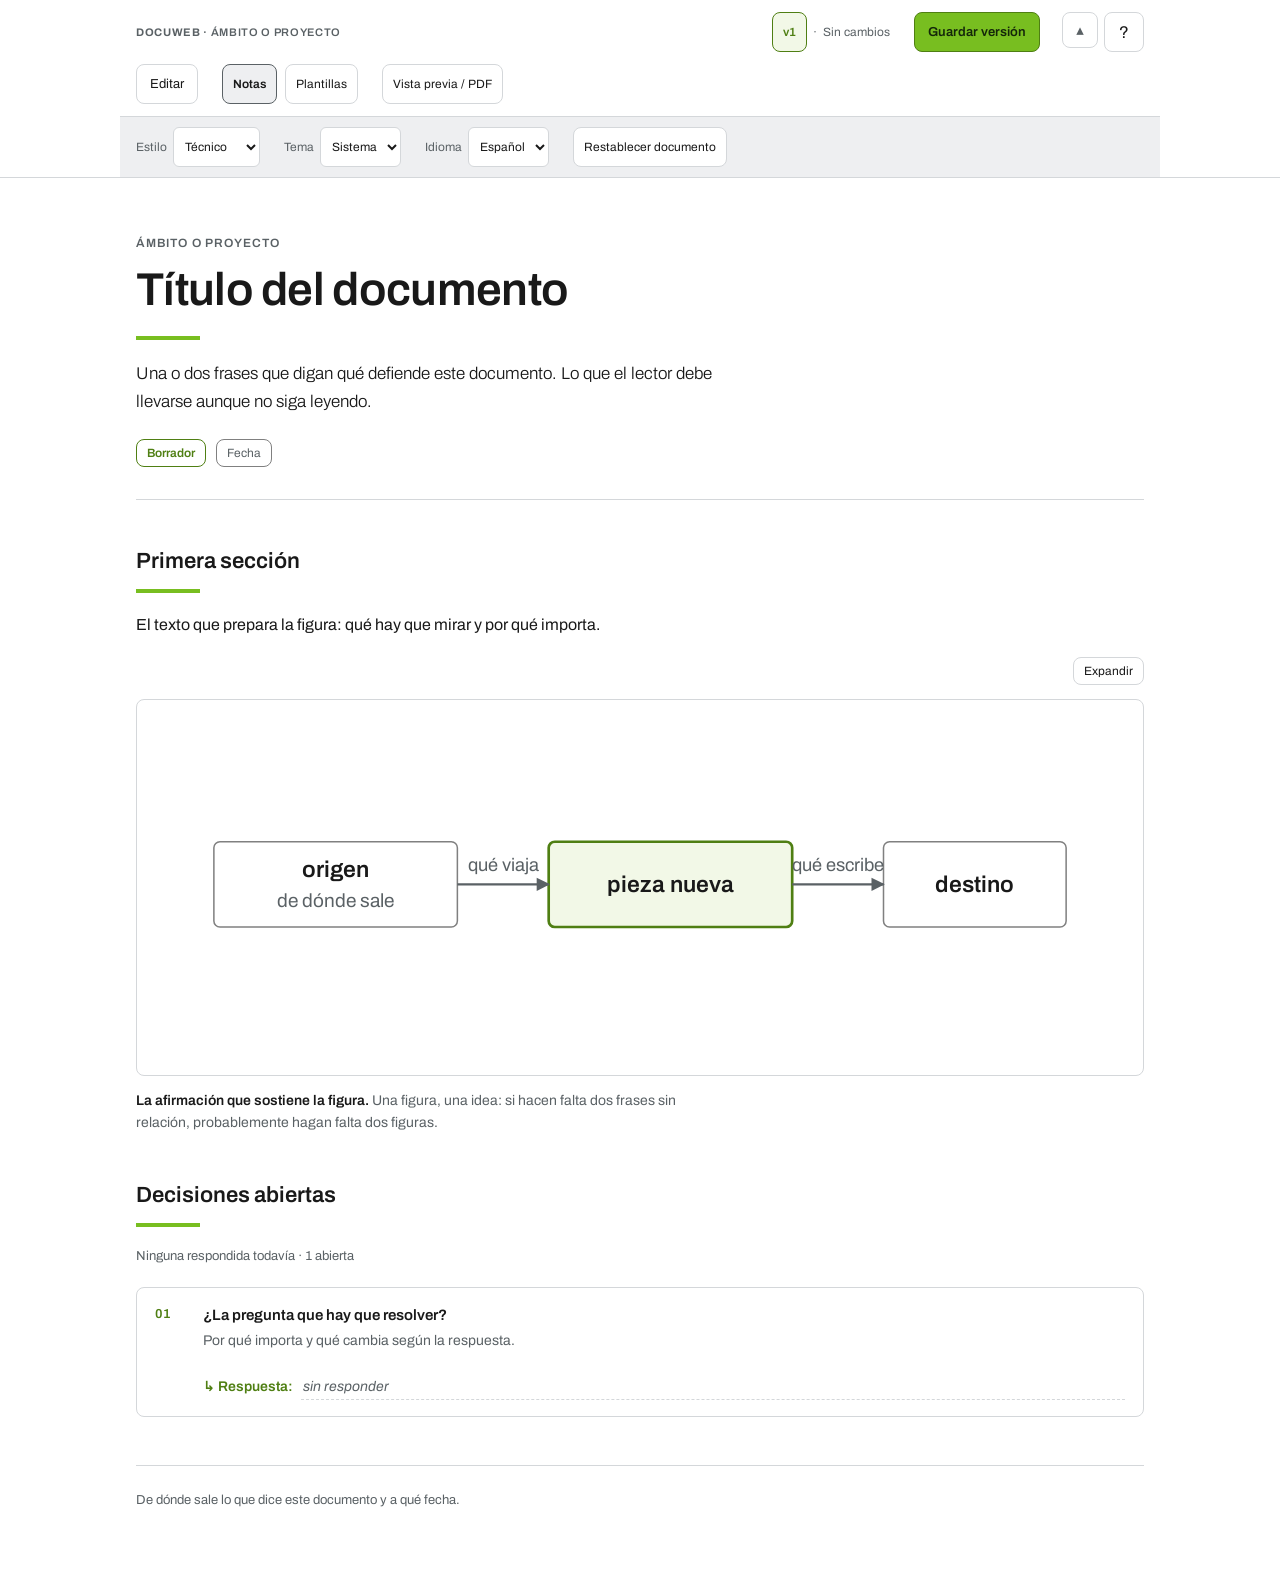
==== commit 0a1a8169: "feat: quitar la barra de en medio para leer Tres filas de controles encima de un documento que se ha" ====
--- a/template.html
+++ b/template.html
@@ -9,12 +9,13 @@
 <link rel="preconnect" href="https://fonts.googleapis.com">
 <link rel="preconnect" href="https://fonts.gstatic.com" crossorigin>
 <link rel="stylesheet" href="https://fonts.googleapis.com/css2?family=Archivo:wght@300;400;600&display=swap">
-<style>:root{--surface:#ffffff;--surface-2:#eeeff1;--ink:#191919;--ink-muted:#5a6165;--border:#d4d7da;--border-strong:#808080;--brand:#78be20;--brand-ink:#4f7f13;--brand-tint:#f2f8e7;--info:#0b96cc;--danger:#b3000f;--danger-tint:#fdeced;--note-tint:#e6f4fb;--note-ink:#0a6d94;--radius:4px}@media (prefers-color-scheme:dark){:root:not([data-theme="light"]){--surface:#16191b;--surface-2:#212629;--ink:#eef1f2;--ink-muted:#a4acb1;--border:#343b40;--border-strong:#5e676c;--brand:#8fd42e;--brand-ink:#a3dd52;--brand-tint:#1c2a11;--info:#4cb9e6;--danger:#ff7b7b;--danger-tint:#2c1517;--note-tint:#112c38;--note-ink:#6fcdf0}}:root[data-theme="dark"]{--surface:#16191b;--surface-2:#212629;--ink:#eef1f2;--ink-muted:#a4acb1;--border:#343b40;--border-strong:#5e676c;--brand:#8fd42e;--brand-ink:#a3dd52;--brand-tint:#1c2a11;--info:#4cb9e6;--danger:#ff7b7b;--danger-tint:#2c1517;--note-tint:#112c38;--note-ink:#6fcdf0}*{box-sizing:border-box}html,body{margin:0;padding:0}#document-content a{color:var(--brand-ink);text-underline-offset:2px}#document-content a:hover{color:var(--ink)}img{max-width:100%}[hidden]{display:none!important}body{container-type:inline-size;background:var(--surface);color:var(--ink);font-family:"Archivo",system-ui,-apple-system,"Segoe UI",sans-serif;line-height:1.5;-webkit-font-smoothing:antialiased}.page{max-width:1040px;margin:0 auto;padding-inline:16px;padding-block:32px 72px;display:flex;flex-direction:column;gap:56px}.appbar{position:sticky;top:env(safe-area-inset-top,0px);z-index:40;background:var(--surface);border-bottom:1px solid var(--border)}.appbar-inner{max-width:1040px;margin:0 auto;padding:10px 16px;display:flex;align-items:center;gap:10px;flex-wrap:wrap}.appbar .brandmark{font-size:12px;font-weight:600;letter-spacing:.09em;text-transform:uppercase;color:var(--ink-muted);margin-right:auto}.btn{font:inherit;font-size:13px;line-height:1;padding:9px 13px;border-radius:var(--radius);border:1px solid var(--border-strong);background:var(--surface);color:var(--ink);cursor:pointer;white-space:nowrap}.btn:hover{background:var(--surface-2)}.btn:focus-visible{outline:2px solid var(--info);outline-offset:2px}.btn[aria-pressed="true"]{background:var(--brand);border-color:var(--brand-ink);color:#14260a;font-weight:600}.btn--primary{background:var(--brand);border-color:var(--brand-ink);color:#14260a;font-weight:600}.btn--primary:hover{background:var(--brand-ink);color:#fff}.btn--ghost{border-color:var(--border)}.btn:disabled{opacity:.45;cursor:not-allowed}.btn--sm{padding:7px 10px;font-size:12px}.dirty{font-size:12px;color:var(--danger);font-weight:600;display:inline-flex;align-items:center;gap:6px}.dirty::before{content:"";width:7px;height:7px;border-radius:50%;background:var(--danger)}.saved{font-size:12px;color:var(--ink-muted)}.kicker{font-size:12px;font-weight:600;letter-spacing:.09em;text-transform:uppercase;color:var(--ink-muted);margin:0 0 12px}h1{font-size:clamp(30px,5vw,46px);line-height:1.14;font-weight:600;letter-spacing:-.015em;margin:0 0 20px;text-wrap:balance}h1::after{content:"";display:block;width:4rem;height:4px;background:var(--brand);margin-top:20px}.lede{font-size:17px;font-weight:300;line-height:1.6;max-width:62ch;margin:0}.lede strong{font-weight:600}.meta{display:flex;flex-wrap:wrap;gap:8px 10px;margin-top:24px}.pill{font-size:12px;line-height:1;padding:7px 10px;border:1px solid var(--border-strong);border-radius:var(--radius);color:var(--ink-muted)}.pill.is-draft{border-color:var(--brand-ink);color:var(--brand-ink);font-weight:600}section{display:flex;flex-direction:column;gap:20px}h2{font-size:24px;font-weight:600;line-height:1.25;margin:0;text-wrap:balance}h2::after{content:"";display:block;width:4rem;height:4px;background:var(--brand);margin-top:14px}h3{font-size:16px;font-weight:600;margin:0}p{margin:0;max-width:68ch}code{font-family:ui-monospace,SFMono-Regular,"SF Mono",Menlo,monospace;font-size:.88em;background:var(--surface-2);padding:1px 5px;border-radius:2px}figure{margin:0;display:flex;flex-direction:column;gap:14px}.figtools{display:flex;flex-wrap:wrap;gap:8px;align-items:center;justify-content:flex-end}body.editing .figtools{justify-content:flex-start;padding:10px;border:1px solid var(--border);border-bottom:none;border-radius:var(--radius) var(--radius) 0 0;background:var(--surface-2)}.figtools .sep{flex:1}.figtools .hint{font-size:12px;color:var(--ink-muted)}figure.is-wide{width:100cqw;max-width:none;margin-inline:calc(50% - 50cqw);padding-inline:16px}figure.is-wide .canvas{border-radius:var(--radius)}.canvas{overflow:auto;border:1px solid var(--border);border-radius:var(--radius);background:var(--surface);padding:20px 16px}body.editing .canvas{border-radius:0 0 var(--radius) var(--radius)}.canvas svg{display:block;height:auto;width:100%}.canvas--wide svg{min-width:880px}.canvas--mid svg{min-width:640px}body.editing .canvas svg{touch-action:none}figcaption{font-size:14px;color:var(--ink-muted);max-width:68ch;line-height:1.55}figcaption b{color:var(--ink);font-weight:600}.legend{display:flex;flex-wrap:wrap;gap:10px 22px;font-size:13px;color:var(--ink-muted)}.legend span{display:inline-flex;align-items:center;gap:8px}.swatch{width:26px;height:14px;border-radius:2px;flex:none}.sw-new{background:var(--brand-tint);border:1.5px solid var(--brand-ink)}.sw-out{border:1px dashed var(--border-strong)}.sw-dead{background:var(--danger-tint);border:1px dashed var(--danger)}.n-box{fill:var(--surface);stroke:var(--border-strong);stroke-width:1}.n-new{fill:var(--brand-tint);stroke:var(--brand-ink);stroke-width:1.75}.n-out{fill:var(--surface);stroke:var(--border-strong);stroke-width:1;stroke-dasharray:5 4}.n-dead{fill:var(--danger-tint);stroke:var(--danger);stroke-width:1;stroke-dasharray:5 4}.n-chip{fill:var(--surface-2);stroke:none}.n-chipdead{fill:var(--danger-tint);stroke:var(--danger);stroke-width:1;stroke-dasharray:4 3}.n-divider{fill:none;stroke:var(--info);stroke-width:1.5;stroke-dasharray:7 5}.n-label{fill:none;stroke:none}.n-note{fill:var(--note-tint);stroke:var(--note-ink);stroke-width:1.25}.t-note{fill:var(--ink);font-size:12.5px}.t-noteby{fill:var(--note-ink);font-size:11px;font-weight:600}.e-note{stroke:var(--note-ink);stroke-width:1.25;fill:none;stroke-dasharray:3 3}.p-note{fill:var(--note-ink)}body.no-notes .note-layer{display:none}.t-title{fill:var(--ink);font-size:15px;font-weight:600}.t-title.sm{font-size:13.5px}.node-link{cursor:pointer}.node-link text:first-of-type{text-decoration:underline;text-underline-offset:2px}body.editing .node-link{cursor:default}.t-sub{fill:var(--ink-muted);font-size:12.5px}.t-sub.sm{font-size:12px}.t-dead{fill:var(--danger)}.t-edge{fill:var(--ink-muted);font-size:12px}.t-edge.new{fill:var(--brand-ink);font-weight:600}.t-edge.dead{fill:var(--danger)}.e-line{stroke:var(--ink-muted);stroke-width:1.5;fill:none}.e-new{stroke:var(--brand-ink);stroke-width:2;fill:none}.e-dead{stroke:var(--danger);stroke-width:1.5;fill:none;stroke-dasharray:5 4}.h-line{fill:var(--ink-muted)}.h-new{fill:var(--brand-ink)}.h-dead{fill:var(--danger)}.hit{fill:transparent;stroke:transparent;stroke-width:10}.hitlbl{fill:transparent;stroke:none}body.editing [data-elabel]{cursor:move}.canvas svg text{pointer-events:none;user-select:none;-webkit-user-select:none}body.editing .node,body.editing .edge{cursor:pointer}body.editing .node.dragging{cursor:grabbing}.sel-ring{fill:none;stroke:var(--info);stroke-width:2;stroke-dasharray:4 3;pointer-events:none}.marquee{fill:var(--info);fill-opacity:.08;stroke:var(--info);stroke-width:1;stroke-dasharray:4 3;pointer-events:none}.handle{fill:var(--surface);stroke:var(--info);stroke-width:1.75;cursor:nwse-resize}.wp{fill:var(--surface);stroke:var(--info);stroke-width:1.75;cursor:move}.anch{fill:var(--surface);stroke:var(--info);stroke-width:1.25;opacity:.55;cursor:pointer}.anch:hover{opacity:1;stroke-width:2}.anch.is-on{fill:var(--info);opacity:1}.endp{fill:var(--info);stroke:var(--surface);stroke-width:1.5;cursor:move}.connect-src{stroke:var(--info)!important;stroke-width:2.5!important}.props{position:fixed;right:16px;bottom:16px;z-index:50;width:360px;max-width:calc(100vw - 32px);background:var(--surface);border:1px solid var(--border-strong);border-radius:var(--radius);box-shadow:0 4px 20px rgba(25,25,25,.2);padding:16px;display:none;flex-direction:column;gap:12px;max-height:min(80vh,760px);overflow:auto}.props.open{display:flex}.props header{display:flex;align-items:center;gap:8px}.props header h3{font-size:14px;margin-right:auto}.field{display:flex;flex-direction:column;gap:5px}.field label{font-size:11px;font-weight:600;letter-spacing:.06em;text-transform:uppercase;color:var(--ink-muted)}.field input,.field select,.field textarea{font:inherit;font-size:13px;padding:8px 9px;border:1px solid var(--border-strong);border-radius:var(--radius);background:var(--surface);color:var(--ink);width:100%}.field textarea{resize:vertical;line-height:1.45;min-height:76px}.field input:focus,.field select:focus,.field textarea:focus{outline:2px solid var(--info);outline-offset:1px;border-color:var(--info)}.props-actions{display:flex;gap:8px;flex-wrap:wrap}.btn--danger{border-color:var(--danger);color:var(--danger)}.btn--danger:hover{background:var(--danger-tint)}.revbadge{font:inherit;font-size:12px;font-weight:600;line-height:1;padding:7px 10px;border-radius:var(--radius);border:1px solid var(--brand-ink);background:var(--brand-tint);color:var(--brand-ink);cursor:pointer;font-variant-numeric:tabular-nums}.revbadge:hover{background:var(--brand);color:#14260a}.revbadge:focus-visible{outline:2px solid var(--info);outline-offset:2px}.overlay{position:fixed;top:0;right:0;bottom:0;left:0;inset:0;z-index:60;background:rgba(25,25,25,.6);display:flex;align-items:center;justify-content:center;padding:16px}.modal{background:var(--surface);border:1px solid var(--border-strong);border-radius:var(--radius);padding:22px;width:420px;max-width:100%;max-height:min(80vh,640px);overflow:auto;display:flex;flex-direction:column;gap:14px;box-shadow:0 4px 20px rgba(25,25,25,.2)}.modal h3{font-size:18px}.modal .field input{width:100%}.modal p{font-size:13.5px;color:var(--ink-muted);line-height:1.5}.histlist{display:flex;flex-direction:column;gap:0;border:1px solid var(--border);border-radius:var(--radius)}.histrow{display:grid;grid-template-columns:44px 1fr;gap:12px;padding:12px 14px;border-bottom:1px solid var(--border);font-size:13.5px}.histrow:last-child{border-bottom:none}.histrow.is-current{background:var(--brand-tint)}.histrow .r{font-weight:600;color:var(--brand-ink);font-variant-numeric:tabular-nums}.histrow .who{color:var(--ink-muted);font-size:12.5px}.histempty{margin:0;padding:12px 14px;font-size:13.5px;color:var(--ink-muted)}.notice{display:none;gap:12px;align-items:flex-start;border:1px solid var(--brand-ink);background:var(--brand-tint);border-radius:var(--radius);padding:14px 16px;font-size:13.5px;line-height:1.5}.notice.open{display:flex}.notice p{margin:0;flex:1;color:var(--ink)}.notes{display:grid;grid-template-columns:repeat(auto-fit,minmax(260px,1fr));gap:16px}.note{border:1px solid var(--border);border-radius:var(--radius);padding:18px;display:flex;flex-direction:column;gap:8px}.note h3{font-size:15px}.note p{font-size:14px;color:var(--ink-muted);line-height:1.55}.note .src{font-size:12px;color:var(--ink-muted);font-family:ui-monospace,SFMono-Regular,Menlo,monospace}.tablewrap{overflow-x:auto;border:1px solid var(--border);border-radius:var(--radius)}table{border-collapse:collapse;width:100%;min-width:560px;font-size:14px}th,td{text-align:left;padding:13px 16px;border-bottom:1px solid var(--border);vertical-align:top}thead th{font-size:12px;font-weight:600;letter-spacing:.06em;text-transform:uppercase;color:var(--ink-muted);background:var(--surface-2)}tbody tr:last-child td{border-bottom:none}.tag{display:inline-block;font-size:12px;line-height:1;padding:5px 8px;border-radius:2px;background:var(--surface-2);color:var(--ink-muted);white-space:nowrap}.tag.is-new{background:var(--brand-tint);color:var(--brand-ink);font-weight:600}ol.decisions{margin:0;padding:0;list-style:none;border:1px solid var(--border);border-radius:var(--radius)}ol.decisions li{display:grid;grid-template-columns:34px 1fr;gap:14px;padding:16px 18px;border-bottom:1px solid var(--border)}ol.decisions li:last-child{border-bottom:none}ol.decisions li.is-answered{background:var(--brand-tint)}.num{font-size:13px;font-weight:600;color:var(--brand-ink);font-variant-numeric:tabular-nums;padding-top:1px}.decision-q{font-weight:600;font-size:15px;margin-bottom:4px}.decision-w{font-size:14px;color:var(--ink-muted);line-height:1.55}.answer{display:flex;gap:8px;align-items:flex-start;margin-top:10px}.answer .lbl{font-size:14px;font-weight:600;line-height:1.55;color:var(--brand-ink);white-space:nowrap}.answer textarea{flex:1;min-width:0;font:inherit;font-size:14px;line-height:1.55;color:var(--ink);background:transparent;border:0;border-bottom:1px dashed var(--border);border-radius:0;padding:0 2px 2px;margin:0;resize:none;overflow:hidden}.answer textarea::placeholder{color:var(--ink-muted);font-style:italic}.answer textarea:hover{border-bottom-color:var(--border-strong)}.answer textarea:focus{outline:none;border-bottom:1px solid var(--brand-ink)}.deccount{font-size:13px;color:var(--ink-muted);font-variant-numeric:tabular-nums}footer{border-top:1px solid var(--border);padding-top:24px;font-size:13px;color:var(--ink-muted);line-height:1.6;display:flex;flex-direction:column;gap:8px}footer p{max-width:72ch}@media (max-width:560px){.page{padding-block:24px 48px;gap:44px}ol.decisions li{grid-template-columns:24px 1fr;gap:10px;padding:14px}.props{left:16px;right:16px;bottom:8px;width:auto}}:root{--radius:8px}#document-content{display:flex;flex-direction:column;gap:48px;min-width:0}#document-content>header{padding:24px 0 32px;border-bottom:1px solid var(--border)}#document-content>section{min-width:0}.appbar-inner{position:relative;display:flex;flex-direction:column;align-items:stretch;gap:12px;padding:12px 16px 0}.appbar-heading,.appbar-actions,.menu-content,.appbar-preferences{display:flex;align-items:center;gap:8px}.appbar-heading{padding-right:52px;min-width:0}.document-identity{flex:1;min-width:0;overflow:hidden;text-overflow:ellipsis;white-space:nowrap;font-size:11px;letter-spacing:.06em;text-transform:uppercase;color:var(--ink-muted)}.appbar .brandmark{font-size:11px;letter-spacing:inherit;margin:0}.product-name{font-weight:700}.document-state{display:flex;align-items:center;gap:6px;white-space:nowrap;color:var(--ink-muted);font-size:12px;margin-right:16px}.appbar .revbadge{min-height:40px}.appbar .btn,.appbar select{min-height:40px;box-shadow:none;border-color:var(--border)}.appbar .btn[aria-pressed=true]{background:var(--surface-2);border-color:var(--ink-muted);color:var(--ink);font-weight:600}.appbar #btn-help{position:absolute;right:16px;top:12px;width:40px;font-size:17px}.appbar #btn-save{margin-left:auto;border-color:var(--brand-ink)}.appbar:has(#status.dirty) #btn-save{outline:2px solid var(--brand-tint);outline-offset:2px}.appbar .dirty::before{display:none}.appbar-actions{gap:24px;flex-wrap:wrap}.appbar-preferences{background:var(--surface-2);margin:0 -16px;padding:10px 16px;border-top:1px solid var(--border);gap:24px;flex-wrap:wrap}.mobile-control,.mobile-label{display:none}.document-controls{display:flex;flex-wrap:wrap;gap:24px;align-items:center}.document-controls label{font-size:12px;color:var(--ink-muted);display:flex;gap:6px;align-items:center}.document-controls select{font:inherit;color:var(--ink);background:var(--surface);border:1px solid var(--border);border-radius:6px;padding:7px}.content-tools{display:none;padding:12px 0;border-top:1px solid var(--border);gap:8px;flex-wrap:wrap}body.editing-content .content-tools{display:flex}[contenteditable=true]{outline:1px dashed var(--border-strong);outline-offset:5px;cursor:text;white-space:pre-wrap;min-height:1.2em}[contenteditable=true]:focus{outline:2px solid var(--info);border-radius:2px}.metric-grid{display:grid;grid-template-columns:repeat(3,minmax(0,1fr));gap:16px}.metric{border:1px solid var(--border);border-radius:var(--radius);padding:22px;background:var(--surface-2)}.metric h3{font-size:13px;color:var(--ink-muted);margin-bottom:12px}.metric p{font-size:26px;font-weight:600;line-height:1.2}.callout{padding:22px;border-left:4px solid var(--brand-ink);background:var(--brand-tint);border-radius:0 var(--radius) var(--radius) 0;display:grid;gap:10px}.template-grid{display:grid;grid-template-columns:repeat(2,minmax(0,1fr));gap:12px;margin-top:18px}.template-card{white-space:normal;text-align:left;line-height:1.5;padding:20px;display:flex;flex-direction:column;gap:8px}.template-card small{font-size:12px;color:var(--ink-muted)}.template-preview{height:48px;display:flex;gap:5px;align-items:flex-end}.template-preview i{display:block;width:22%;background:var(--border);height:60%;border-radius:3px}.template-preview i:first-child{height:100%;background:var(--brand-ink)}.modal{max-height:85vh;overflow:auto}:root[data-design=editorial] #document-content{gap:60px}:root[data-design=editorial] .page{max-width:920px}:root[data-design=editorial] #document-content h1{font:500 clamp(38px,6vw,62px)/1.08 Georgia,serif;letter-spacing:-.035em}:root[data-design=editorial] #document-content h2{font-family:Georgia,serif;font-size:30px;font-weight:500}:root[data-design=editorial] #document-content h2::after{display:none}:root[data-design=editorial] #document-content>section{padding-top:24px;border-top:1px solid var(--border)}:root[data-design=editorial] .lede{font-size:20px;line-height:1.7}:root[data-design=executive] #document-content>header{padding:32px;border-radius:14px;background:var(--surface-2);border:1px solid var(--border)}:root[data-design=executive] #document-content h1{font-size:clamp(32px,5vw,48px);max-width:22ch}:root[data-design=executive] #document-content h2::after{width:28px;height:3px;margin-top:10px}:root[data-design=executive] #document-content>section{gap:18px}:root[data-design=technical] #document-content h2{font-size:22px}:root[data-design=technical] .canvas{background-image:radial-gradient(var(--border) .6px,transparent .6px);background-size:16px 16px}.answer-print{display:none;white-space:pre-wrap;overflow-wrap:anywhere}ol.decisions li>.answer{grid-column:2;min-width:0}.answer-print{flex:1;min-width:0}.appearance-group{border-top:1px solid var(--border);margin-top:14px;padding-top:12px}.appearance-group summary{font-size:13px;font-weight:600;cursor:pointer;padding:4px 0}.appearance-fields{display:flex;flex-direction:column;gap:12px;padding-top:12px}.appearance-grid{display:grid;grid-template-columns:1fr 1fr;gap:10px}.color-controls{display:flex;gap:6px;align-items:center}.color-controls input[type=color]{width:40px;height:36px;padding:3px;flex:none;cursor:pointer}.color-controls input[type=text]{min-width:0;flex:1;font-family:monospace}.color-field>.btn{align-self:flex-start}.appearance-actions{border-top:1px solid var(--border);padding-top:12px;margin:12px 0}.section-controls{display:flex;gap:8px;flex-wrap:wrap;padding:10px;background:var(--surface-2);border:1px dashed var(--border);border-radius:var(--radius)}@media print{.section-controls{display:none!important}}#props-body{display:flex;flex-direction:column;gap:8px}.props>header{position:sticky;top:-16px;background:var(--surface);z-index:1;padding:10px 0}.tablewrap th,.tablewrap td{overflow-wrap:anywhere}@media(max-width:600px){.metric-grid,.template-grid{grid-template-columns:1fr}.appbar{position:static}.appbar-heading{padding:0}.document-state,.desktop-label,.product-name{display:none}.mobile-control,.mobile-label{display:inline-flex}.appbar .btn,.appbar select{min-height:44px}.appbar-inner{padding-bottom:12px;gap:8px}.appbar-actions{gap:8px;flex-wrap:nowrap;justify-content:space-between}.toolbar-menu{position:relative}.toolbar-menu .menu-content{display:none;position:absolute;top:calc(100% + 6px);left:0;z-index:45;padding:8px;min-width:180px;flex-direction:column;align-items:stretch;background:var(--surface);border:1px solid var(--border);border-radius:8px}.toolbar-menu.is-open .menu-content{display:flex}.secondary-menu{order:3}.secondary-menu .menu-content{left:auto;right:0}.appbar #btn-help{position:static;width:auto;font-size:13px}.appbar #btn-help::after{content:' ' attr(aria-label)}.appbar-preferences{display:none;margin-bottom:-12px}.appbar-preferences.is-open{display:flex}.document-controls{flex-direction:column;align-items:stretch;gap:8px}.document-controls label{justify-content:space-between}.document-controls select{min-width:60%}.document-controls{width:100%}:root[data-design=executive] #document-content>header{padding:22px}#document-content{gap:36px}}@page{size:A4;margin:17mm 16mm 18mm}@media print{:root,:root[data-theme],:root:not([data-theme=light]){--surface:#fff;--surface-2:#f3f4f5;--ink:#191919;--ink-muted:#50565a;--border:#c9cdd0;--border-strong:#747b80;--brand:#78be20;--brand-ink:#436d10;--brand-tint:#f2f8e7;--info:#096889;--danger:#a40014;--danger-tint:#fff0f0;--note-tint:#edf6fa;--note-ink:#075e80;color-scheme:light}*{-webkit-print-color-adjust:exact;print-color-adjust:exact}body{background:white;font-size:10pt}.appbar,.content-tools,.notice,.props,.overlay,.figtools,body.editing .figtools{display:none!important}.page{display:block!important;max-width:none!important;padding:0!important;margin:0!important}#document-content{display:block!important}#document-content>header{margin-bottom:9mm;padding-top:0}#document-content>section{display:block;margin:0 0 9mm;padding-top:0}#document-content>section>*+*{margin-top:4mm}#document-content h1{font-size:30pt!important}#document-content h2{font-size:18pt!important;break-after:avoid}h3{break-after:avoid}p,li{orphans:3;widows:3}figure,.metric,.note,.callout,ol.decisions li{break-inside:avoid}figure.is-wide{width:auto!important;margin-inline:0!important;padding-inline:0!important}.canvas{overflow:visible;padding:8px;background-image:none!important}.canvas svg{width:100%!important;min-width:0!important;max-height:180mm}.tablewrap{overflow:visible}table{width:100%;min-width:0!important;table-layout:fixed}thead{display:table-header-group}tr{break-inside:avoid}.answer textarea{display:none!important}.answer-print{display:block}[contenteditable]{outline:none!important}.sel-ring,.handle,.wp,.marquee{display:none!important}footer{margin-top:8mm;padding-top:4mm;border-top:1px solid var(--border)}}</style>
+<style>:root{--surface:#ffffff;--surface-2:#eeeff1;--ink:#191919;--ink-muted:#5a6165;--border:#d4d7da;--border-strong:#808080;--brand:#78be20;--brand-ink:#4f7f13;--brand-tint:#f2f8e7;--info:#0b96cc;--danger:#b3000f;--danger-tint:#fdeced;--note-tint:#e6f4fb;--note-ink:#0a6d94;--radius:4px}@media (prefers-color-scheme:dark){:root:not([data-theme="light"]){--surface:#16191b;--surface-2:#212629;--ink:#eef1f2;--ink-muted:#a4acb1;--border:#343b40;--border-strong:#5e676c;--brand:#8fd42e;--brand-ink:#a3dd52;--brand-tint:#1c2a11;--info:#4cb9e6;--danger:#ff7b7b;--danger-tint:#2c1517;--note-tint:#112c38;--note-ink:#6fcdf0}}:root[data-theme="dark"]{--surface:#16191b;--surface-2:#212629;--ink:#eef1f2;--ink-muted:#a4acb1;--border:#343b40;--border-strong:#5e676c;--brand:#8fd42e;--brand-ink:#a3dd52;--brand-tint:#1c2a11;--info:#4cb9e6;--danger:#ff7b7b;--danger-tint:#2c1517;--note-tint:#112c38;--note-ink:#6fcdf0}*{box-sizing:border-box}html,body{margin:0;padding:0}#document-content a{color:var(--brand-ink);text-underline-offset:2px}#document-content a:hover{color:var(--ink)}img{max-width:100%}[hidden]{display:none!important}body{container-type:inline-size;background:var(--surface);color:var(--ink);font-family:"Archivo",system-ui,-apple-system,"Segoe UI",sans-serif;line-height:1.5;-webkit-font-smoothing:antialiased}.page{max-width:1040px;margin:0 auto;padding-inline:16px;padding-block:32px 72px;display:flex;flex-direction:column;gap:56px}.appbar{position:sticky;top:env(safe-area-inset-top,0px);z-index:40;background:var(--surface);border-bottom:1px solid var(--border)}.appbar-inner{max-width:1040px;margin:0 auto;padding:10px 16px;display:flex;align-items:center;gap:10px;flex-wrap:wrap}.appbar .brandmark{font-size:12px;font-weight:600;letter-spacing:.09em;text-transform:uppercase;color:var(--ink-muted);margin-right:auto}.btn{font:inherit;font-size:13px;line-height:1;padding:9px 13px;border-radius:var(--radius);border:1px solid var(--border-strong);background:var(--surface);color:var(--ink);cursor:pointer;white-space:nowrap}.btn:hover{background:var(--surface-2)}.btn:focus-visible{outline:2px solid var(--info);outline-offset:2px}.btn[aria-pressed="true"]{background:var(--brand);border-color:var(--brand-ink);color:#14260a;font-weight:600}.btn--primary{background:var(--brand);border-color:var(--brand-ink);color:#14260a;font-weight:600}.btn--primary:hover{background:var(--brand-ink);color:#fff}.btn--ghost{border-color:var(--border)}.btn:disabled{opacity:.45;cursor:not-allowed}.btn--sm{padding:7px 10px;font-size:12px}.dirty{font-size:12px;color:var(--danger);font-weight:600;display:inline-flex;align-items:center;gap:6px}.dirty::before{content:"";width:7px;height:7px;border-radius:50%;background:var(--danger)}.saved{font-size:12px;color:var(--ink-muted)}.kicker{font-size:12px;font-weight:600;letter-spacing:.09em;text-transform:uppercase;color:var(--ink-muted);margin:0 0 12px}h1{font-size:clamp(30px,5vw,46px);line-height:1.14;font-weight:600;letter-spacing:-.015em;margin:0 0 20px;text-wrap:balance}h1::after{content:"";display:block;width:4rem;height:4px;background:var(--brand);margin-top:20px}.lede{font-size:17px;font-weight:300;line-height:1.6;max-width:62ch;margin:0}.lede strong{font-weight:600}.meta{display:flex;flex-wrap:wrap;gap:8px 10px;margin-top:24px}.pill{font-size:12px;line-height:1;padding:7px 10px;border:1px solid var(--border-strong);border-radius:var(--radius);color:var(--ink-muted)}.pill.is-draft{border-color:var(--brand-ink);color:var(--brand-ink);font-weight:600}section{display:flex;flex-direction:column;gap:20px}h2{font-size:24px;font-weight:600;line-height:1.25;margin:0;text-wrap:balance}h2::after{content:"";display:block;width:4rem;height:4px;background:var(--brand);margin-top:14px}h3{font-size:16px;font-weight:600;margin:0}p{margin:0;max-width:68ch}body.editing-content [data-measure]{position:relative}body.editing-content [data-measure]::after{content:"";position:absolute;top:0;right:-9px;width:11px;height:100%;cursor:ew-resize;border-right:2px solid var(--brand-ink);opacity:0}body.editing-content [data-measure]:hover::after{opacity:.35}body.editing-content [data-measure].is-measuring::after{opacity:1}code{font-family:ui-monospace,SFMono-Regular,"SF Mono",Menlo,monospace;font-size:.88em;background:var(--surface-2);padding:1px 5px;border-radius:2px}figure{margin:0;display:flex;flex-direction:column;gap:14px}.figtools{display:flex;flex-wrap:wrap;gap:8px;align-items:center;justify-content:flex-end}body.editing .figtools{justify-content:flex-start;padding:10px;border:1px solid var(--border);border-bottom:none;border-radius:var(--radius) var(--radius) 0 0;background:var(--surface-2)}.figtools .sep{flex:1}.figtools .hint{font-size:12px;color:var(--ink-muted)}figure.is-wide{width:100cqw;max-width:none;margin-inline:calc(50% - 50cqw);padding-inline:16px}figure.is-wide .canvas{border-radius:var(--radius)}.canvas{overflow:auto;border:1px solid var(--border);border-radius:var(--radius);background:var(--surface);padding:20px 16px}body.editing .canvas{border-radius:0 0 var(--radius) var(--radius)}.canvas svg{display:block;height:auto;width:100%}.canvas--wide svg{min-width:880px}.canvas--mid svg{min-width:640px}body.editing .canvas svg{touch-action:none}figcaption{font-size:14px;color:var(--ink-muted);max-width:68ch;line-height:1.55}figcaption b{color:var(--ink);font-weight:600}.legend{display:flex;flex-wrap:wrap;gap:10px 22px;font-size:13px;color:var(--ink-muted)}.legend span{display:inline-flex;align-items:center;gap:8px}.swatch{width:26px;height:14px;border-radius:2px;flex:none}.sw-new{background:var(--brand-tint);border:1.5px solid var(--brand-ink)}.sw-out{border:1px dashed var(--border-strong)}.sw-dead{background:var(--danger-tint);border:1px dashed var(--danger)}.n-box{fill:var(--surface);stroke:var(--border-strong);stroke-width:1}.n-new{fill:var(--brand-tint);stroke:var(--brand-ink);stroke-width:1.75}.n-out{fill:var(--surface);stroke:var(--border-strong);stroke-width:1;stroke-dasharray:5 4}.n-dead{fill:var(--danger-tint);stroke:var(--danger);stroke-width:1;stroke-dasharray:5 4}.n-chip{fill:var(--surface-2);stroke:none}.n-chipdead{fill:var(--danger-tint);stroke:var(--danger);stroke-width:1;stroke-dasharray:4 3}.n-divider{fill:none;stroke:var(--info);stroke-width:1.5;stroke-dasharray:7 5}.n-label{fill:none;stroke:none}.n-note{fill:var(--note-tint);stroke:var(--note-ink);stroke-width:1.25}.t-note{fill:var(--ink);font-size:12.5px}.t-noteby{fill:var(--note-ink);font-size:11px;font-weight:600}.e-note{stroke:var(--note-ink);stroke-width:1.25;fill:none;stroke-dasharray:3 3}.p-note{fill:var(--note-ink)}body.no-notes .note-layer{display:none}.t-title{fill:var(--ink);font-size:15px;font-weight:600}.t-title.sm{font-size:13.5px}.node-link{cursor:pointer}.node-link text:first-of-type{text-decoration:underline;text-underline-offset:2px}body.editing .node-link{cursor:default}.t-sub{fill:var(--ink-muted);font-size:12.5px}.t-sub.sm{font-size:12px}.t-dead{fill:var(--danger)}.t-edge{fill:var(--ink-muted);font-size:12px}.t-edge.new{fill:var(--brand-ink);font-weight:600}.t-edge.dead{fill:var(--danger)}.e-line{stroke:var(--ink-muted);stroke-width:1.5;fill:none}.e-new{stroke:var(--brand-ink);stroke-width:2;fill:none}.e-dead{stroke:var(--danger);stroke-width:1.5;fill:none;stroke-dasharray:5 4}.h-line{fill:var(--ink-muted)}.h-new{fill:var(--brand-ink)}.h-dead{fill:var(--danger)}.hit{fill:transparent;stroke:transparent;stroke-width:10}.hitlbl{fill:transparent;stroke:none}body.editing [data-elabel]{cursor:move}.canvas svg text{pointer-events:none;user-select:none;-webkit-user-select:none}body.editing .node,body.editing .edge{cursor:pointer}body.editing .node.dragging{cursor:grabbing}.sel-ring{fill:none;stroke:var(--info);stroke-width:2;stroke-dasharray:4 3;pointer-events:none}.marquee{fill:var(--info);fill-opacity:.08;stroke:var(--info);stroke-width:1;stroke-dasharray:4 3;pointer-events:none}.handle{fill:var(--surface);stroke:var(--info);stroke-width:1.75;cursor:nwse-resize}.wp{fill:var(--surface);stroke:var(--info);stroke-width:1.75;cursor:move}.anch{fill:var(--surface);stroke:var(--info);stroke-width:1.25;opacity:.55;cursor:pointer}.anch:hover{opacity:1;stroke-width:2}.anch.is-on{fill:var(--info);opacity:1}.endp{fill:var(--info);stroke:var(--surface);stroke-width:1.5;cursor:move}.connect-src{stroke:var(--info)!important;stroke-width:2.5!important}.props{position:fixed;right:16px;bottom:16px;z-index:50;width:360px;max-width:calc(100vw - 32px);background:var(--surface);border:1px solid var(--border-strong);border-radius:var(--radius);box-shadow:0 4px 20px rgba(25,25,25,.2);padding:16px;display:none;flex-direction:column;gap:12px;max-height:min(80vh,760px);overflow:auto}.props.open{display:flex}.props header{display:flex;align-items:center;gap:8px}.props header h3{font-size:14px;margin-right:auto}.field{display:flex;flex-direction:column;gap:5px}.field label{font-size:11px;font-weight:600;letter-spacing:.06em;text-transform:uppercase;color:var(--ink-muted)}.field input,.field select,.field textarea{font:inherit;font-size:13px;padding:8px 9px;border:1px solid var(--border-strong);border-radius:var(--radius);background:var(--surface);color:var(--ink);width:100%}.field textarea{resize:vertical;line-height:1.45;min-height:76px}.field input:focus,.field select:focus,.field textarea:focus{outline:2px solid var(--info);outline-offset:1px;border-color:var(--info)}.props-actions{display:flex;gap:8px;flex-wrap:wrap}.btn--danger{border-color:var(--danger);color:var(--danger)}.btn--danger:hover{background:var(--danger-tint)}.revbadge{font:inherit;font-size:12px;font-weight:600;line-height:1;padding:7px 10px;border-radius:var(--radius);border:1px solid var(--brand-ink);background:var(--brand-tint);color:var(--brand-ink);cursor:pointer;font-variant-numeric:tabular-nums}.revbadge:hover{background:var(--brand);color:#14260a}.revbadge:focus-visible{outline:2px solid var(--info);outline-offset:2px}.overlay{position:fixed;top:0;right:0;bottom:0;left:0;inset:0;z-index:60;background:rgba(25,25,25,.6);display:flex;align-items:safe center;justify-content:center;padding:16px}.modal{background:var(--surface);border:1px solid var(--border-strong);border-radius:var(--radius);padding:22px;width:420px;max-width:100%;max-height:min(85vh,760px);overflow:auto;display:flex;flex-direction:column;gap:14px;box-shadow:0 4px 20px rgba(25,25,25,.2)}.modal h3{font-size:18px}.modal .field input{width:100%}.modal p{font-size:13.5px;color:var(--ink-muted);line-height:1.5}.histlist{display:flex;flex-direction:column;gap:0;border:1px solid var(--border);border-radius:var(--radius)}.histrow{display:grid;grid-template-columns:44px 1fr;gap:12px;padding:12px 14px;border-bottom:1px solid var(--border);font-size:13.5px}.histrow:last-child{border-bottom:none}.histrow.is-current{background:var(--brand-tint)}.histrow .r{font-weight:600;color:var(--brand-ink);font-variant-numeric:tabular-nums}.histrow .who{color:var(--ink-muted);font-size:12.5px}.histempty{margin:0;padding:12px 14px;font-size:13.5px;color:var(--ink-muted)}.notice{display:none;gap:12px;align-items:flex-start;border:1px solid var(--brand-ink);background:var(--brand-tint);border-radius:var(--radius);padding:14px 16px;font-size:13.5px;line-height:1.5}.notice.open{display:flex}.notice p{margin:0;flex:1;color:var(--ink)}.notes{display:grid;grid-template-columns:repeat(auto-fit,minmax(260px,1fr));gap:16px}.note{border:1px solid var(--border);border-radius:var(--radius);padding:18px;display:flex;flex-direction:column;gap:8px}.note h3{font-size:15px}.note p{font-size:14px;color:var(--ink-muted);line-height:1.55}.note .src{font-size:12px;color:var(--ink-muted);font-family:ui-monospace,SFMono-Regular,Menlo,monospace}.tablewrap{overflow-x:auto;border:1px solid var(--border);border-radius:var(--radius)}table{border-collapse:collapse;width:100%;min-width:560px;font-size:14px}th,td{text-align:left;padding:13px 16px;border-bottom:1px solid var(--border);vertical-align:top}thead th{font-size:12px;font-weight:600;letter-spacing:.06em;text-transform:uppercase;color:var(--ink-muted);background:var(--surface-2)}tbody tr:last-child td{border-bottom:none}.tag{display:inline-block;font-size:12px;line-height:1;padding:5px 8px;border-radius:2px;background:var(--surface-2);color:var(--ink-muted);white-space:nowrap}.tag.is-new{background:var(--brand-tint);color:var(--brand-ink);font-weight:600}ol.decisions{margin:0;padding:0;list-style:none;border:1px solid var(--border);border-radius:var(--radius)}ol.decisions li{display:grid;grid-template-columns:34px 1fr;gap:14px;padding:16px 18px;border-bottom:1px solid var(--border)}ol.decisions li:last-child{border-bottom:none}ol.decisions li.is-answered{background:var(--brand-tint)}.num{font-size:13px;font-weight:600;color:var(--brand-ink);font-variant-numeric:tabular-nums;padding-top:1px}.decision-q{font-weight:600;font-size:15px;margin-bottom:4px}.decision-w{font-size:14px;color:var(--ink-muted);line-height:1.55}.answer{display:flex;gap:8px;align-items:flex-start;margin-top:10px}.answer .lbl{font-size:14px;font-weight:600;line-height:1.55;color:var(--brand-ink);white-space:nowrap}.answer textarea{flex:1;min-width:0;font:inherit;font-size:14px;line-height:1.55;color:var(--ink);background:transparent;border:0;border-bottom:1px dashed var(--border);border-radius:0;padding:0 2px 2px;margin:0;resize:none;overflow:hidden}.answer textarea::placeholder{color:var(--ink-muted);font-style:italic}.answer textarea:hover{border-bottom-color:var(--border-strong)}.answer textarea:focus{outline:none;border-bottom:1px solid var(--brand-ink)}.deccount{font-size:13px;color:var(--ink-muted);font-variant-numeric:tabular-nums}footer{border-top:1px solid var(--border);padding-top:24px;font-size:13px;color:var(--ink-muted);line-height:1.6;display:flex;flex-direction:column;gap:8px}footer p{max-width:72ch}@media (max-width:560px){.page{padding-block:24px 48px;gap:44px}ol.decisions li{grid-template-columns:24px 1fr;gap:10px;padding:14px}.props{left:16px;right:16px;bottom:8px;width:auto}}:root{--radius:8px}#document-content{display:flex;flex-direction:column;gap:48px;min-width:0}#document-content>header{padding:24px 0 32px;border-bottom:1px solid var(--border)}#document-content>section{min-width:0}.appbar-inner{position:relative;display:flex;flex-direction:column;align-items:stretch;gap:12px;padding:12px 16px 0}.appbar-heading,.appbar-actions,.menu-content,.appbar-preferences{display:flex;align-items:center;gap:8px}.appbar-heading{padding-right:104px;min-width:0}.document-identity{flex:1;min-width:0;overflow:hidden;text-overflow:ellipsis;white-space:nowrap;font-size:11px;letter-spacing:.06em;text-transform:uppercase;color:var(--ink-muted)}.appbar .brandmark{font-size:11px;letter-spacing:inherit;margin:0}.product-name{font-weight:700}.document-state{display:flex;align-items:center;gap:6px;white-space:nowrap;color:var(--ink-muted);font-size:12px;margin-right:16px}.appbar .revbadge{min-height:40px}.appbar .btn,.appbar select{min-height:40px;box-shadow:none;border-color:var(--border)}.appbar .btn[aria-pressed=true]{background:var(--surface-2);border-color:var(--ink-muted);color:var(--ink);font-weight:600}.appbar #btn-help{position:absolute;right:16px;top:12px;width:40px;font-size:17px}.appbar #btn-chrome{position:absolute;right:62px;top:12px;width:36px;min-height:36px;padding:0;font-size:15px;line-height:1;color:var(--ink-muted)}.appbar #btn-chrome:hover{color:var(--ink)}body.chrome-hidden .appbar{background:transparent;border-bottom-color:transparent}body.chrome-hidden .appbar-inner{padding:0}body.chrome-hidden .appbar-inner>*:not(#btn-chrome){display:none}body.chrome-hidden .appbar #btn-chrome{right:16px;top:10px;width:auto;min-height:34px;padding:0 12px;gap:6px;font-size:13px;background:var(--surface);border-color:var(--border);box-shadow:0 1px 6px rgba(25,25,25,.12)}body.chrome-hidden .appbar #btn-chrome:hover{color:var(--ink);border-color:var(--border-strong)}.appbar #btn-save{margin-left:auto;border-color:var(--brand-ink)}.appbar:has(#status.dirty) #btn-save{outline:2px solid var(--brand-tint);outline-offset:2px}.appbar .dirty::before{display:none}.appbar-actions{gap:24px;flex-wrap:wrap}.appbar-preferences{background:var(--surface-2);margin:0 -16px;padding:10px 16px;border-top:1px solid var(--border);gap:24px;flex-wrap:wrap}.mobile-control,.mobile-label{display:none}.document-controls{display:flex;flex-wrap:wrap;gap:24px;align-items:center}.document-controls label{font-size:12px;color:var(--ink-muted);display:flex;gap:6px;align-items:center}.document-controls select{font:inherit;color:var(--ink);background:var(--surface);border:1px solid var(--border);border-radius:6px;padding:7px}.content-tools{display:none;padding:12px 0;border-top:1px solid var(--border);gap:8px;flex-wrap:wrap}body.editing-content .content-tools{display:flex}[contenteditable=true]{outline:1px dashed var(--border-strong);outline-offset:5px;cursor:text;white-space:pre-wrap;min-height:1.2em}[contenteditable=true]:focus{outline:2px solid var(--info);border-radius:2px}.metric-grid{display:grid;grid-template-columns:repeat(3,minmax(0,1fr));gap:16px}.metric{border:1px solid var(--border);border-radius:var(--radius);padding:22px;background:var(--surface-2)}.metric h3{font-size:13px;color:var(--ink-muted);margin-bottom:12px}.metric p{font-size:26px;font-weight:600;line-height:1.2}.callout{padding:22px;border-left:4px solid var(--brand-ink);background:var(--brand-tint);border-radius:0 var(--radius) var(--radius) 0;display:grid;gap:10px}.template-grid{display:grid;grid-template-columns:repeat(2,minmax(0,1fr));gap:12px;margin-top:18px}.template-card{white-space:normal;text-align:left;line-height:1.5;padding:20px;display:flex;flex-direction:column;gap:8px}.template-card small{font-size:12px;color:var(--ink-muted)}.template-preview{height:48px;display:flex;gap:5px;align-items:flex-end}.template-preview i{display:block;width:22%;background:var(--border);height:60%;border-radius:3px}.template-preview i:first-child{height:100%;background:var(--brand-ink)}:root[data-design=editorial] #document-content{gap:60px}:root[data-design=editorial] .page{max-width:920px}:root[data-design=editorial] #document-content h1{font:500 clamp(38px,6vw,62px)/1.08 Georgia,serif;letter-spacing:-.035em}:root[data-design=editorial] #document-content h2{font-family:Georgia,serif;font-size:30px;font-weight:500}:root[data-design=editorial] #document-content h2::after{display:none}:root[data-design=editorial] #document-content>section{padding-top:24px;border-top:1px solid var(--border)}:root[data-design=editorial] .lede{font-size:20px;line-height:1.7}:root[data-design=executive] #document-content>header{padding:32px;border-radius:14px;background:var(--surface-2);border:1px solid var(--border)}:root[data-design=executive] #document-content h1{font-size:clamp(32px,5vw,48px);max-width:22ch}:root[data-design=executive] #document-content h2::after{width:28px;height:3px;margin-top:10px}:root[data-design=executive] #document-content>section{gap:18px}:root[data-design=technical] #document-content h2{font-size:22px}:root[data-design=technical] .canvas{background-image:radial-gradient(var(--border) .6px,transparent .6px);background-size:16px 16px}.answer-print{display:none;white-space:pre-wrap;overflow-wrap:anywhere}ol.decisions li>.answer{grid-column:2;min-width:0}.answer-print{flex:1;min-width:0}.appearance-group{border-top:1px solid var(--border);margin-top:14px;padding-top:12px}.appearance-group summary{font-size:13px;font-weight:600;cursor:pointer;padding:4px 0}.appearance-fields{display:flex;flex-direction:column;gap:12px;padding-top:12px}.appearance-grid{display:grid;grid-template-columns:1fr 1fr;gap:10px}.color-controls{display:flex;gap:6px;align-items:center}.color-controls input[type=color]{width:40px;height:36px;padding:3px;flex:none;cursor:pointer}.color-controls input[type=text]{min-width:0;flex:1;font-family:monospace}.color-field>.btn{align-self:flex-start}.appearance-actions{border-top:1px solid var(--border);padding-top:12px;margin:12px 0}.section-controls{display:flex;gap:8px;flex-wrap:wrap;padding:10px;background:var(--surface-2);border:1px dashed var(--border);border-radius:var(--radius)}@media print{.section-controls{display:none!important}}#props-body{display:flex;flex-direction:column;gap:8px}.props>header{position:sticky;top:-16px;background:var(--surface);z-index:1;padding:10px 0}.tablewrap th,.tablewrap td{overflow-wrap:anywhere}@media(max-width:600px){.metric-grid,.template-grid{grid-template-columns:1fr}.appbar{position:static}.appbar-heading{padding:0}.document-state,.desktop-label,.product-name{display:none}.mobile-control,.mobile-label{display:inline-flex}.appbar .btn,.appbar select{min-height:44px}.appbar-inner{padding-bottom:12px;gap:8px}.appbar-actions{gap:8px;flex-wrap:nowrap;justify-content:space-between}.toolbar-menu{position:relative}.toolbar-menu .menu-content{display:none;position:absolute;top:calc(100% + 6px);left:0;z-index:45;padding:8px;min-width:180px;flex-direction:column;align-items:stretch;background:var(--surface);border:1px solid var(--border);border-radius:8px}.toolbar-menu.is-open .menu-content{display:flex}.secondary-menu{order:3}.secondary-menu .menu-content{left:auto;right:0}.appbar #btn-help{position:static;width:auto;font-size:13px}.appbar #btn-help::after{content:' ' attr(aria-label)}.appbar-preferences{display:none;margin-bottom:-12px}.appbar-preferences.is-open{display:flex}.document-controls{flex-direction:column;align-items:stretch;gap:8px}.document-controls label{justify-content:space-between}.document-controls select{min-width:60%}.document-controls{width:100%}:root[data-design=executive] #document-content>header{padding:22px}#document-content{gap:36px}}@page{size:A4;margin:17mm 16mm 18mm}@media print{:root,:root[data-theme],:root:not([data-theme=light]){--surface:#fff;--surface-2:#f3f4f5;--ink:#191919;--ink-muted:#50565a;--border:#c9cdd0;--border-strong:#747b80;--brand:#78be20;--brand-ink:#436d10;--brand-tint:#f2f8e7;--info:#096889;--danger:#a40014;--danger-tint:#fff0f0;--note-tint:#edf6fa;--note-ink:#075e80;color-scheme:light}*{-webkit-print-color-adjust:exact;print-color-adjust:exact}body{background:white;font-size:10pt}.appbar,.content-tools,.notice,.props,.overlay,.figtools,body.editing .figtools{display:none!important}.page{display:block!important;max-width:none!important;padding:0!important;margin:0!important}#document-content{display:block!important}#document-content>header{margin-bottom:9mm;padding-top:0}#document-content>section{display:block;margin:0 0 9mm;padding-top:0}#document-content>section>*+*{margin-top:4mm}#document-content h1{font-size:30pt!important}#document-content h2{font-size:18pt!important;break-after:avoid}h3{break-after:avoid}p,li{orphans:3;widows:3}figure,.metric,.note,.callout,ol.decisions li{break-inside:avoid}figure.is-wide{width:auto!important;margin-inline:0!important;padding-inline:0!important}.canvas{overflow:visible;padding:8px;background-image:none!important}.canvas svg{width:100%!important;min-width:0!important;max-height:180mm}.tablewrap{overflow:visible}table{width:100%;min-width:0!important;table-layout:fixed}thead{display:table-header-group}tr{break-inside:avoid}.answer textarea{display:none!important}.answer-print{display:block}[contenteditable]{outline:none!important}.sel-ring,.handle,.wp,.marquee{display:none!important}footer{margin-top:8mm;padding-top:4mm;border-top:1px solid var(--border)}}</style>
 </head>
 <body>
 
 <div class="appbar">
-  <div class="appbar-inner">
+  <div class="appbar-inner" id="appbar-inner">
+    <button type="button" class="btn btn--sm" id="btn-chrome" aria-controls="appbar-inner" aria-expanded="true" aria-label="Ocultar la barra" title="Ocultar la barra">▴</button>
     <div class="appbar-heading">
     <button type="button" class="btn mobile-control" id="btn-menu" data-panel="preferences" aria-controls="preferences" aria-expanded="false" data-i18n-aria-label="appbar.preferences" aria-label="Preferencias">☰</button>
     <div class="document-identity"><span class="product-name">docuweb · </span><span class="brandmark">Ámbito o proyecto</span></div>
@@ -152,13 +153,13 @@
 </script>
 
 <script id="template-data" type="application/json">[{"id":"propuesta-tecnica","title":"Propuesta técnica","description":"Del problema a una recomendación con alternativas y decisiones.","design":"technical","html":"<header><p class=\"kicker\">Documento de trabajo<\/p><h1>Título de la propuesta<\/h1><p class=\"lede\">Resume el cambio propuesto, a quién beneficia y por qué merece la pena.<\/p><div class=\"meta\"><span class=\"pill is-draft\">Borrador<\/span><span class=\"pill\">Fecha por completar<\/span><\/div><\/header><section><h2>Problema y alcance<\/h2><p>Describe el problema con evidencia. Delimita qué se incluye y qué queda fuera.<\/p><\/section><section><h2>Alternativas<\/h2><div class=\"tablewrap\"><table><thead><tr><th>Opción<\/th><th>Beneficio<\/th><th>Coste o limitación<\/th><\/tr><\/thead><tbody><tr><td>Situación actual<\/td><td>Por documentar<\/td><td>Por documentar<\/td><\/tr><tr><td>Propuesta<\/td><td>Por documentar<\/td><td>Por documentar<\/td><\/tr><\/tbody><\/table><\/div><\/section><section><h2>Arquitectura propuesta<\/h2><figure data-fig=\"f1\"><div class=\"figtools\" data-tools=\"f1\"><\/div><div class=\"canvas canvas--mid\"><svg data-svg=\"f1\" role=\"img\" aria-label=\"Entrada, proceso y resultado\"><\/svg><\/div><figcaption>Explica qué cambia y qué información pasa entre las piezas.<\/figcaption><\/figure><\/section><section><h2>Validación y riesgos<\/h2><p>Define cómo comprobar el resultado, qué podría fallar y cómo revertir el cambio.<\/p><\/section><section><h2>Decisión pendiente<\/h2><p class=\"deccount\" id=\"dec-count\"><\/p><ol class=\"decisions\"><li data-decision=\"1\"><span class=\"num\">01<\/span><div><p class=\"decision-q\">¿Se aprueba la propuesta?<\/p><p class=\"decision-w\">Indica responsable, condiciones y fecha de revisión.<\/p><\/div><div class=\"answer\"><span class=\"lbl\">Respuesta:<\/span><textarea data-answer=\"1\" rows=\"1\" placeholder=\"sin responder\"><\/textarea><\/div><\/li><\/ol><\/section><footer><p>Fuentes, responsable y fecha de actualización: por completar.<\/p><\/footer>","figures":{"f1":{"w":704,"h":224,"nodes":[{"id":"n0","x":32,"y":64,"w":176,"h":64,"kind":"box","title":"Entrada"},{"id":"n1","x":256,"y":64,"w":176,"h":64,"kind":"new","title":"Proceso"},{"id":"n2","x":480,"y":64,"w":176,"h":64,"kind":"box","title":"Resultado"}],"edges":[{"id":"e0","from":"n0","to":"n1","label":"envía"},{"id":"e1","from":"n1","to":"n2","label":"envía"}]}},"i18n":{"en":{"title":"Technical proposal","description":"From the problem to a recommendation, with alternatives and decisions.","html":"<header><p class=\"kicker\">Working document<\/p><h1>Proposal title<\/h1><p class=\"lede\">Summarise the proposed change, who benefits and why it is worth it.<\/p><div class=\"meta\"><span class=\"pill is-draft\">Draft<\/span><span class=\"pill\">Date to be filled in<\/span><\/div><\/header><section><h2>Problem and scope<\/h2><p>Describe the problem with evidence. Delimit what is included and what is left out.<\/p><\/section><section><h2>Alternatives<\/h2><div class=\"tablewrap\"><table><thead><tr><th>Option<\/th><th>Benefit<\/th><th>Cost or limitation<\/th><\/tr><\/thead><tbody><tr><td>Current situation<\/td><td>To be documented<\/td><td>To be documented<\/td><\/tr><tr><td>Proposal<\/td><td>To be documented<\/td><td>To be documented<\/td><\/tr><\/tbody><\/table><\/div><\/section><section><h2>Proposed architecture<\/h2><figure data-fig=\"f1\"><div class=\"figtools\" data-tools=\"f1\"><\/div><div class=\"canvas canvas--mid\"><svg data-svg=\"f1\" role=\"img\" aria-label=\"Input, process and output\"><\/svg><\/div><figcaption>Explain what changes and what information moves between the pieces.<\/figcaption><\/figure><\/section><section><h2>Validation and risks<\/h2><p>Define how to check the result, what could fail and how to revert the change.<\/p><\/section><section><h2>Pending decision<\/h2><p class=\"deccount\" id=\"dec-count\"><\/p><ol class=\"decisions\"><li data-decision=\"1\"><span class=\"num\">01<\/span><div><p class=\"decision-q\">Is the proposal approved?<\/p><p class=\"decision-w\">State the owner, the conditions and the review date.<\/p><\/div><div class=\"answer\"><span class=\"lbl\">Answer:<\/span><textarea data-answer=\"1\" rows=\"1\" placeholder=\"unanswered\"><\/textarea><\/div><\/li><\/ol><\/section><footer><p>Sources, owner and date of last update: to be completed.<\/p><\/footer>","figures":{"f1":{"w":704,"h":224,"nodes":[{"id":"n0","x":32,"y":64,"w":176,"h":64,"kind":"box","title":"Input"},{"id":"n1","x":256,"y":64,"w":176,"h":64,"kind":"new","title":"Process"},{"id":"n2","x":480,"y":64,"w":176,"h":64,"kind":"box","title":"Output"}],"edges":[{"id":"e0","from":"n0","to":"n1","label":"sends"},{"id":"e1","from":"n1","to":"n2","label":"sends"}]}}}}},{"id":"informe-ejecutivo","title":"Informe ejecutivo","description":"Hallazgos, indicadores y próximos pasos para decidir.","design":"executive","html":"<header><p class=\"kicker\">Documento de trabajo<\/p><h1>Título del informe<\/h1><p class=\"lede\">Escribe la conclusión principal y la decisión que necesita el lector.<\/p><div class=\"meta\"><span class=\"pill is-draft\">Borrador<\/span><span class=\"pill\">Fecha por completar<\/span><\/div><\/header><section><h2>Indicadores<\/h2><div class=\"metric-grid\"><div class=\"metric\"><h3>Resultado<\/h3><p>Por medir<\/p><\/div><div class=\"metric\"><h3>Plazo<\/h3><p>Por medir<\/p><\/div><div class=\"metric\"><h3>Recursos<\/h3><p>Por medir<\/p><\/div><\/div><\/section><section><h2>Hallazgos<\/h2><p>Resume los hallazgos y explica la evidencia que los sostiene.<\/p><\/section><section><div class=\"callout\"><h3>Recomendación<\/h3><p>Describe la acción recomendada y su efecto esperado.<\/p><\/div><\/section><section><h2>Próximos pasos<\/h2><div class=\"tablewrap\"><table><thead><tr><th>Acción<\/th><th>Responsable<\/th><th>Fecha<\/th><\/tr><\/thead><tbody><tr><td>Por definir<\/td><td>Por asignar<\/td><td>Por acordar<\/td><\/tr><tr><td>Por definir<\/td><td>Por asignar<\/td><td>Por acordar<\/td><\/tr><\/tbody><\/table><\/div><\/section><section><h2>Decisión pendiente<\/h2><p class=\"deccount\" id=\"dec-count\"><\/p><ol class=\"decisions\"><li data-decision=\"1\"><span class=\"num\">01<\/span><div><p class=\"decision-q\">¿Qué acción se autoriza?<\/p><p class=\"decision-w\">Indica alcance, responsable y recursos acordados.<\/p><\/div><div class=\"answer\"><span class=\"lbl\">Respuesta:<\/span><textarea data-answer=\"1\" rows=\"1\" placeholder=\"sin responder\"><\/textarea><\/div><\/li><\/ol><\/section><footer><p>Fuentes, responsable y fecha de actualización: por completar.<\/p><\/footer>","figures":{},"i18n":{"en":{"title":"Executive report","description":"Findings, indicators and next steps to decide on.","html":"<header><p class=\"kicker\">Working document<\/p><h1>Report title<\/h1><p class=\"lede\">Write the main conclusion and the decision the reader needs.<\/p><div class=\"meta\"><span class=\"pill is-draft\">Draft<\/span><span class=\"pill\">Date to be filled in<\/span><\/div><\/header><section><h2>Indicators<\/h2><div class=\"metric-grid\"><div class=\"metric\"><h3>Result<\/h3><p>To be measured<\/p><\/div><div class=\"metric\"><h3>Deadline<\/h3><p>To be measured<\/p><\/div><div class=\"metric\"><h3>Resources<\/h3><p>To be measured<\/p><\/div><\/div><\/section><section><h2>Findings<\/h2><p>Summarise the findings and explain the evidence behind them.<\/p><\/section><section><div class=\"callout\"><h3>Recommendation<\/h3><p>Describe the recommended action and its expected effect.<\/p><\/div><\/section><section><h2>Next steps<\/h2><div class=\"tablewrap\"><table><thead><tr><th>Action<\/th><th>Owner<\/th><th>Date<\/th><\/tr><\/thead><tbody><tr><td>To be defined<\/td><td>To be assigned<\/td><td>To be agreed<\/td><\/tr><tr><td>To be defined<\/td><td>To be assigned<\/td><td>To be agreed<\/td><\/tr><\/tbody><\/table><\/div><\/section><section><h2>Pending decision<\/h2><p class=\"deccount\" id=\"dec-count\"><\/p><ol class=\"decisions\"><li data-decision=\"1\"><span class=\"num\">01<\/span><div><p class=\"decision-q\">Which action is authorised?<\/p><p class=\"decision-w\">State the scope, the owner and the resources agreed.<\/p><\/div><div class=\"answer\"><span class=\"lbl\">Answer:<\/span><textarea data-answer=\"1\" rows=\"1\" placeholder=\"unanswered\"><\/textarea><\/div><\/li><\/ol><\/section><footer><p>Sources, owner and date of last update: to be completed.<\/p><\/footer>"}}},{"id":"plan-proyecto","title":"Plan de proyecto","description":"Objetivos, fases, responsables y riesgos en un mismo documento.","design":"executive","html":"<header><p class=\"kicker\">Documento de trabajo<\/p><h1>Nombre del proyecto<\/h1><p class=\"lede\">Describe el resultado que se busca y cómo se medirá su éxito.<\/p><div class=\"meta\"><span class=\"pill is-draft\">Borrador<\/span><span class=\"pill\">Fecha por completar<\/span><\/div><\/header><section><h2>Objetivo y alcance<\/h2><p>Define entregables, criterios de aceptación y exclusiones.<\/p><\/section><section><h2>Fases e hitos<\/h2><div class=\"tablewrap\"><table><thead><tr><th>Fase<\/th><th>Entregable<\/th><th>Responsable<\/th><th>Fecha<\/th><\/tr><\/thead><tbody><tr><td>Preparación<\/td><td>Por definir<\/td><td>Por asignar<\/td><td>Por acordar<\/td><\/tr><tr><td>Ejecución<\/td><td>Por definir<\/td><td>Por asignar<\/td><td>Por acordar<\/td><\/tr><tr><td>Validación<\/td><td>Por definir<\/td><td>Por asignar<\/td><td>Por acordar<\/td><\/tr><\/tbody><\/table><\/div><\/section><section><h2>Riesgos y dependencias<\/h2><div class=\"tablewrap\"><table><thead><tr><th>Riesgo<\/th><th>Impacto<\/th><th>Mitigación<\/th><\/tr><\/thead><tbody><tr><td>Por identificar<\/td><td>Por evaluar<\/td><td>Por definir<\/td><\/tr><\/tbody><\/table><\/div><\/section><section><h2>Decisión pendiente<\/h2><p class=\"deccount\" id=\"dec-count\"><\/p><ol class=\"decisions\"><li data-decision=\"1\"><span class=\"num\">01<\/span><div><p class=\"decision-q\">¿Se confirma el alcance y el calendario?<\/p><p class=\"decision-w\">Recoge las condiciones necesarias para iniciar el proyecto.<\/p><\/div><div class=\"answer\"><span class=\"lbl\">Respuesta:<\/span><textarea data-answer=\"1\" rows=\"1\" placeholder=\"sin responder\"><\/textarea><\/div><\/li><\/ol><\/section><footer><p>Fuentes, responsable y fecha de actualización: por completar.<\/p><\/footer>","figures":{},"i18n":{"en":{"title":"Project plan","description":"Goals, phases, owners and risks in a single document.","html":"<header><p class=\"kicker\">Working document<\/p><h1>Project name<\/h1><p class=\"lede\">Describe the result you are after and how its success will be measured.<\/p><div class=\"meta\"><span class=\"pill is-draft\">Draft<\/span><span class=\"pill\">Date to be filled in<\/span><\/div><\/header><section><h2>Goal and scope<\/h2><p>Define deliverables, acceptance criteria and exclusions.<\/p><\/section><section><h2>Phases and milestones<\/h2><div class=\"tablewrap\"><table><thead><tr><th>Phase<\/th><th>Deliverable<\/th><th>Owner<\/th><th>Date<\/th><\/tr><\/thead><tbody><tr><td>Preparation<\/td><td>To be defined<\/td><td>To be assigned<\/td><td>To be agreed<\/td><\/tr><tr><td>Execution<\/td><td>To be defined<\/td><td>To be assigned<\/td><td>To be agreed<\/td><\/tr><tr><td>Validation<\/td><td>To be defined<\/td><td>To be assigned<\/td><td>To be agreed<\/td><\/tr><\/tbody><\/table><\/div><\/section><section><h2>Risks and dependencies<\/h2><div class=\"tablewrap\"><table><thead><tr><th>Risk<\/th><th>Impact<\/th><th>Mitigation<\/th><\/tr><\/thead><tbody><tr><td>To be identified<\/td><td>To be assessed<\/td><td>To be defined<\/td><\/tr><\/tbody><\/table><\/div><\/section><section><h2>Pending decision<\/h2><p class=\"deccount\" id=\"dec-count\"><\/p><ol class=\"decisions\"><li data-decision=\"1\"><span class=\"num\">01<\/span><div><p class=\"decision-q\">Are the scope and the schedule confirmed?<\/p><p class=\"decision-w\">Collect the conditions needed to start the project.<\/p><\/div><div class=\"answer\"><span class=\"lbl\">Answer:<\/span><textarea data-answer=\"1\" rows=\"1\" placeholder=\"unanswered\"><\/textarea><\/div><\/li><\/ol><\/section><footer><p>Sources, owner and date of last update: to be completed.<\/p><\/footer>"}}},{"id":"comparacion-alternativas","title":"Comparación de alternativas","description":"Criterios, evidencias y compromisos para justificar una elección.","design":"editorial","html":"<header><p class=\"kicker\">Documento de trabajo<\/p><h1>Comparación de alternativas<\/h1><p class=\"lede\">Explica la necesidad y cuáles son las opciones que se están evaluando.<\/p><div class=\"meta\"><span class=\"pill is-draft\">Borrador<\/span><span class=\"pill\">Fecha por completar<\/span><\/div><\/header><section><h2>Criterios de evaluación<\/h2><p>Define qué importa y cómo se evaluará cada criterio antes de puntuar las opciones.<\/p><\/section><section><h2>Comparación<\/h2><div class=\"tablewrap\"><table><thead><tr><th>Criterio<\/th><th>Alternativa A<\/th><th>Alternativa B<\/th><\/tr><\/thead><tbody><tr><td>Adecuación<\/td><td>Por evaluar<\/td><td>Por evaluar<\/td><\/tr><tr><td>Coste total<\/td><td>Por estimar<\/td><td>Por estimar<\/td><\/tr><tr><td>Riesgo<\/td><td>Por evaluar<\/td><td>Por evaluar<\/td><\/tr><tr><td>Plazo<\/td><td>Por estimar<\/td><td>Por estimar<\/td><\/tr><\/tbody><\/table><\/div><\/section><section><h2>Recomendación y compromisos<\/h2><p>Justifica la elección con evidencia y explicita qué se acepta perder.<\/p><\/section><section><h2>Decisión pendiente<\/h2><p class=\"deccount\" id=\"dec-count\"><\/p><ol class=\"decisions\"><li data-decision=\"1\"><span class=\"num\">01<\/span><div><p class=\"decision-q\">¿Qué alternativa se elige?<\/p><p class=\"decision-w\">Anota las condiciones de la elección y cuándo revisarla.<\/p><\/div><div class=\"answer\"><span class=\"lbl\">Respuesta:<\/span><textarea data-answer=\"1\" rows=\"1\" placeholder=\"sin responder\"><\/textarea><\/div><\/li><\/ol><\/section><footer><p>Fuentes, responsable y fecha de actualización: por completar.<\/p><\/footer>","figures":{},"i18n":{"en":{"title":"Comparison of alternatives","description":"Criteria, evidence and trade-offs to justify a choice.","html":"<header><p class=\"kicker\">Working document<\/p><h1>Comparison of alternatives<\/h1><p class=\"lede\">Explain the need and which options are being evaluated.<\/p><div class=\"meta\"><span class=\"pill is-draft\">Draft<\/span><span class=\"pill\">Date to be filled in<\/span><\/div><\/header><section><h2>Evaluation criteria<\/h2><p>Define what matters and how each criterion will be evaluated before scoring the options.<\/p><\/section><section><h2>Comparison<\/h2><div class=\"tablewrap\"><table><thead><tr><th>Criterion<\/th><th>Option A<\/th><th>Option B<\/th><\/tr><\/thead><tbody><tr><td>Fit<\/td><td>To be assessed<\/td><td>To be assessed<\/td><\/tr><tr><td>Total cost<\/td><td>To be estimated<\/td><td>To be estimated<\/td><\/tr><tr><td>Risk<\/td><td>To be assessed<\/td><td>To be assessed<\/td><\/tr><tr><td>Timeline<\/td><td>To be estimated<\/td><td>To be estimated<\/td><\/tr><\/tbody><\/table><\/div><\/section><section><h2>Recommendation and trade-offs<\/h2><p>Justify the choice with evidence and state what you accept losing.<\/p><\/section><section><h2>Pending decision<\/h2><p class=\"deccount\" id=\"dec-count\"><\/p><ol class=\"decisions\"><li data-decision=\"1\"><span class=\"num\">01<\/span><div><p class=\"decision-q\">Which alternative is chosen?<\/p><p class=\"decision-w\">Note the conditions of the choice and when to review it.<\/p><\/div><div class=\"answer\"><span class=\"lbl\">Answer:<\/span><textarea data-answer=\"1\" rows=\"1\" placeholder=\"unanswered\"><\/textarea><\/div><\/li><\/ol><\/section><footer><p>Sources, owner and date of last update: to be completed.<\/p><\/footer>"}}},{"id":"registro-decision","title":"Registro de decisión","description":"Contexto, decisión, consecuencias y condiciones de revisión.","design":"editorial","html":"<header><p class=\"kicker\">Documento de trabajo<\/p><h1>Título de la decisión<\/h1><p class=\"lede\">Resume el asunto que requiere una decisión y su ámbito.<\/p><div class=\"meta\"><span class=\"pill is-draft\">Borrador<\/span><span class=\"pill\">Fecha por completar<\/span><\/div><\/header><section><h2>Contexto<\/h2><p>Describe las restricciones, antecedentes y hechos que motivan la decisión.<\/p><\/section><section><h2>Alternativas consideradas<\/h2><p>Explica las opciones evaluadas y por qué se descartan o se mantienen.<\/p><\/section><section><h2>Decisión pendiente<\/h2><p class=\"deccount\" id=\"dec-count\"><\/p><ol class=\"decisions\"><li data-decision=\"1\"><span class=\"num\">01<\/span><div><p class=\"decision-q\">¿Cuál es la decisión acordada?<\/p><p class=\"decision-w\">Registra la resolución, quién la toma y en qué fecha.<\/p><\/div><div class=\"answer\"><span class=\"lbl\">Respuesta:<\/span><textarea data-answer=\"1\" rows=\"1\" placeholder=\"sin responder\"><\/textarea><\/div><\/li><\/ol><\/section><section><h2>Consecuencias<\/h2><p>Describe beneficios, costes, riesgos y obligaciones que se aceptan.<\/p><\/section><section><h2>Cuándo revisar<\/h2><p>Define señales o cambios de contexto que justificarían revisar la decisión.<\/p><\/section><footer><p>Fuentes, responsable y fecha de actualización: por completar.<\/p><\/footer>","figures":{},"i18n":{"en":{"title":"Decision record","description":"Context, decision, consequences and review conditions.","html":"<header><p class=\"kicker\">Working document<\/p><h1>Decision title<\/h1><p class=\"lede\">Summarise the matter that needs a decision and its scope.<\/p><div class=\"meta\"><span class=\"pill is-draft\">Draft<\/span><span class=\"pill\">Date to be filled in<\/span><\/div><\/header><section><h2>Context<\/h2><p>Describe the constraints, background and facts that motivate the decision.<\/p><\/section><section><h2>Alternatives considered<\/h2><p>Explain the options evaluated and why they are discarded or kept.<\/p><\/section><section><h2>Pending decision<\/h2><p class=\"deccount\" id=\"dec-count\"><\/p><ol class=\"decisions\"><li data-decision=\"1\"><span class=\"num\">01<\/span><div><p class=\"decision-q\">What is the agreed decision?<\/p><p class=\"decision-w\">Record the resolution, who takes it and on what date.<\/p><\/div><div class=\"answer\"><span class=\"lbl\">Answer:<\/span><textarea data-answer=\"1\" rows=\"1\" placeholder=\"unanswered\"><\/textarea><\/div><\/li><\/ol><\/section><section><h2>Consequences<\/h2><p>Describe the benefits, costs, risks and obligations that are accepted.<\/p><\/section><section><h2>When to review<\/h2><p>Define the signals or context changes that would justify revisiting the decision.<\/p><\/section><footer><p>Sources, owner and date of last update: to be completed.<\/p><\/footer>"}}}]</script>
-<script id="i18n-data" type="application/json">{"keys":["add.callout","add.decision","add.diagram","add.header","add.link","add.link.title","add.redo","add.section","add.table","add.undo","anchor.auto","anchor.e","anchor.n","anchor.ne","anchor.nw","anchor.s","anchor.se","anchor.sw","anchor.w","answers.aria","answers.count.all.many","answers.count.all.one","answers.count.none.many","answers.count.none.one","answers.count.some","answers.label","answers.placeholder","answers.printEmpty","appbar.addContent","appbar.edit","appbar.edit.title","appbar.finishEdit","appbar.help","appbar.help.title","appbar.history.title","appbar.lang","appbar.more","appbar.notes","appbar.notes.count","appbar.notes.hidden","appbar.notes.title","appbar.preferences","appbar.print","appbar.reset","appbar.reset.title","appbar.save","appbar.saveShort","appbar.style","appbar.templates","appbar.theme","appear.align","appear.align.end","appear.align.middle","appear.align.start","appear.auto","appear.auto.title","appear.bold","appear.bold.bold","appear.bold.normal","appear.cap.butt","appear.cap.round","appear.cap.square","appear.copy","appear.dash","appear.dash.dashdot","appear.dash.dashed","appear.dash.dotted","appear.dash.longdash","appear.dash.solid","appear.endHead","appear.fill","appear.fillOpacity","appear.fontSize","appear.fromKind","appear.group.ends","appear.group.plain","appear.group.stroke","appear.group.text","appear.head.arrow","appear.head.circle","appear.head.diamond","appear.head.none","appear.head.open","appear.italic","appear.italic.italic","appear.italic.normal","appear.linecap","appear.mixedShort","appear.mixedValues","appear.noFill","appear.none","appear.opacity","appear.paste","appear.preset","appear.preset.card","appear.preset.choose","appear.preset.heading","appear.preset.panel","appear.preset.placeholder","appear.radius","appear.reset","appear.route","appear.route.curve","appear.route.rounded","appear.route.straight","appear.shadow","appear.shadow.soft","appear.startHead","appear.stroke","appear.strokeWidth","appear.textColor","block.deleteFooter","block.deleteHeader","block.deleteSection","block.down","block.footer","block.header","block.section","block.up","confirm.reset","date.months","doc.untitled","help.b1.h","help.b1.p","help.b10.h","help.b10.p","help.b11.h","help.b11.p","help.b12.h","help.b12.p","help.b2.h","help.b2.p","help.b3.h","help.b3.p","help.b4.h","help.b4.p","help.b5.h","help.b5.p","help.b6.h","help.b6.p","help.b7.h","help.b7.p","help.b8.h","help.b8.p","help.b9.h","help.b9.p","help.title","history.empty","history.intro","history.nonote","history.title","kind.box","kind.chip","kind.chipdead","kind.dead","kind.divider","kind.edge.dead","kind.edge.line","kind.edge.new","kind.label","kind.new","kind.out","link.address","link.help","link.rejected","link.selectFirst","modal.cancel","modal.close","modal.linkApply","modal.linkRemove","modal.linkTitle","modal.pickFolder","modal.reset","modal.resetTitle","modal.save","modal.saveTitle","new.callout.body","new.callout.title","new.decision.q","new.decision.title","new.decision.w","new.diagram.aria","new.diagram.caption","new.diagram.title","new.header.kicker","new.header.lede","new.header.pill1","new.header.pill2","new.header.title","new.section.body","new.section.title","new.table.h1","new.table.h2","new.table.h3","new.table.r1","new.table.r2","new.table.title","new.table.todo","notice.dismiss","preset.after.sub","preset.after.title","preset.before.edge","preset.before.sub","preset.before.title","preset.beforeafter","preset.cards","preset.edge.continues","preset.edge.sends","preset.flow","preset.labels.application","preset.labels.data","preset.labels.input","preset.labels.output","preset.labels.prepare","preset.labels.presentation","preset.labels.process","preset.labels.run","preset.labels.validate","preset.layers","preset.sequence","preset.title","props.aria","props.box","props.box.center","props.box.delete","props.box.link","props.box.style","props.box.sub","props.box.sub2","props.box.title","props.box.top","props.edge","props.edge.addElbow","props.edge.delElbow","props.edge.delElbows","props.edge.delete","props.edge.from","props.edge.fromAnchor","props.edge.label","props.edge.recenter","props.edge.release","props.edge.style","props.edge.to","props.edge.toAnchor","props.multi.boxStyle","props.multi.boxes.many","props.multi.boxes.one","props.multi.clear","props.multi.delete","props.multi.edgeStyle","props.multi.edges.many","props.multi.edges.one","props.multi.summary","props.multi.title","props.multi.unchanged","props.note","props.note.by","props.note.delete","props.note.none","props.note.target","props.note.text","props.title","restored.notice","save.dest.dialog","save.dest.download","save.dest.folder","save.done.disk","save.done.diskplain","save.done.download","save.field.note","save.field.who","save.fileType","save.folder.pinned","save.inFolder","save.originalFolder","save.where","status.clean","status.dirty","status.restored","status.saved","style.editorial","style.executive","style.technical","template.brand","templates.done","templates.intro","templates.title","theme.auto","theme.dark","theme.light","tools.arrange","tools.arrange.aria","tools.arrange.distributeX","tools.arrange.distributeY","tools.arrange.fit","tools.arrange.left","tools.arrange.top","tools.arrow","tools.arrow.title","tools.arrowTarget","tools.box","tools.collapse","tools.collapse.title","tools.diagrams","tools.duplicate","tools.expand","tools.expand.title","tools.exportSvg","tools.hint.connect","tools.hint.connectTo","tools.hint.idle","tools.hint.picked","tools.newBox","tools.newNote","tools.note","tools.note.title","tools.redo","tools.resetFigure","tools.selectAll","tools.selectAll.title","tools.undo"],"es":["+ Aviso","+ Decisión","+ Diagrama","+ Título","Enlace","Convierte el texto seleccionado en un enlace","Rehacer","+ Sección","+ Tabla","Deshacer","automático","derecha","arriba","arriba derecha","arriba izquierda","abajo","abajo derecha","abajo izquierda","izquierda","Respuesta a la decisión","Las {n} respondidas","La única respondida","Ninguna respondida todavía · {n} abiertas","Ninguna respondida todavía · {n} abierta","{done} de {total} respondidas","↳ Respuesta:","sin responder","Sin responder","Añadir contenido","Editar","Edita el texto y los diagramas del documento","Terminar","Ayuda","Cómo se edita este documento","Ver el historial de versiones de este fichero","Idioma","Más","Notas","Notas · {n}","Notas ocultas","Muestra u oculta las notas de revisión","Preferencias","Vista previa / PDF","Restablecer documento","Vuelve al contenido y los ajustes guardados en este fichero","Guardar versión","Guardar","Estilo","Plantillas","Tema","Alineación del texto","Derecha","Centro","Izquierda","Automático","Usar el color del tipo de elemento","Peso","Negrita","Normal","Recta","Redonda","Cuadrada","Copiar apariencia","Patrón de línea","Guion-punto ━ · ━ ·","Segmentos ━ ━ ━","Puntos · · · ·","Segmentos largos ━━ ━━","Continua ━━━━━","Final","Relleno","Opacidad del relleno (%)","Tamaño del texto (px)","Del tipo de elemento","Extremos de línea","Apariencia","Borde y relleno","Texto","Flecha","Círculo","Rombo","Sin punta","Flecha abierta","Inclinación","Cursiva","Normal","Terminación del trazo","Varios","Varios valores","Sin relleno","Sin relleno","Opacidad (%)","Pegar apariencia","Estilo visual","Tarjeta blanca","Aplicar un estilo…","Cabecera violeta","Panel lavanda","Área de entrada","Esquinas (px)","Restablecer apariencia","Recorrido","Curva suave","Codos redondeados","Segmentos rectos","Sombra","Suave","Inicio","Color de línea","Grosor (px)","Color del texto","Eliminar pie","Eliminar cabecera","Eliminar sección","Bajar","pie","cabecera","sección","Subir","Se descartan los cambios sin grabar y vuelven los diagramas de la última versión grabada. ¿Continuar?",["ene","feb","mar","abr","may","jun","jul","ago","sep","oct","nov","dic"],"Documento","Texto y bloques","Editar texto permite escribir en títulos, párrafos, tablas y pies de figura. Al final del documento puedes añadir títulos, secciones, tablas, avisos, diagramas y decisiones. Deshacer y Rehacer también recuperan el contenido.","Notas","+ Nota deja un comentario azul sobre el dibujo, que puede apuntar a una caja. El botón Notas las oculta todas, y entonces tampoco salen en el SVG exportado.","Respuestas","Cada decisión abierta tiene su línea de respuesta: se escribe sin entrar en modo edición, basta pulsar sobre ella.","Grabar","Grabar versión crea el fichero siguiente con el número subido. En Chrome y Edge puedes fijar la carpeta una vez y a partir de ahí graba ahí mismo, sin diálogo.","Plantillas y estilo","Plantillas descarga un documento nuevo. Estilo cambia la apariencia del documento actual; Tema permite elegir claro, oscuro o seguir el sistema. Todo se conserva al grabar una versión.","Apariencia","Selecciona una caja o línea para cambiar colores, relleno, patrón, grosor, esquinas y texto. Las flechas admiten puntas en ambos extremos. Puedes aplicar cambios a una selección múltiple, copiar y pegar apariencia o volver a los valores del tipo.","Diagramas","Selecciona cajas para duplicarlas, alinearlas, distribuirlas o ajustarlas al texto. Diagramas añade un flujo, capas, un antes y después o una secuencia.","Imprimir / PDF","Abre la impresión del navegador y elige Guardar como PDF. Se ocultan los controles y se incluyen las respuestas completas.","Editar","El botón Editar diagramas abre las barras de herramientas de las figuras. Fuera de ese modo el documento solo se lee.","Mover y cambiar","Arrastra cajas, codos de flecha y etiquetas. Tira de la esquina para redimensionar. Doble clic sobre una caja abre su panel. Supr borra lo elegido.","Varios a la vez","Abre un marco arrastrando sobre el fondo, o suma y resta con {add}+clic. Seleccionar todo coge la figura entera. Arrastrando cualquiera de los elegidos se mueve el grupo.","Flechas","Con la flecha seleccionada, Añadir codo crea un punto para rodear una caja. Las etiquetas se arrastran solas y Recentrar etiqueta las devuelve a su sitio.","Cómo se edita","Todavía no se ha grabado ninguna versión.","Cada línea es una versión grabada de este fichero. El historial viaja dentro del documento, así que cualquiera que lo reciba ve por dónde ha pasado.","sin nota","Historial de versiones","caja normal","bloque interior","bloque interior · se elimina","se elimina (roja)","línea de frontera","se elimina (roja)","normal","camino nuevo (verde)","solo texto","pieza nueva (verde)","fuera del ámbito (discontinua)","Dirección","Sin «https://» delante también vale: se añade solo. Un correo se enlaza como correo.","Esa dirección no se puede enlazar. Valen páginas web, correos y teléfonos.","Selecciona antes el texto que quieres enlazar.","Cancelar","Cerrar","Enlazar","Quitar enlace","Enlace","Fijar carpeta…","Restablecer","Restablecer el documento","Grabar","Grabar versión","Explica el hallazgo o la recomendación.","Idea destacada","¿Qué hay que decidir?","Decisión pendiente","Explica las consecuencias y quién debe responder.","Diagrama del documento","Describe lo que muestra el diagrama.","Diagrama","Ámbito o proyecto","Una o dos frases que digan qué defiende este documento.","Borrador","Fecha","Título del documento","Escribe aquí el contenido.","Nueva sección","Criterio","Alternativa A","Alternativa B","Beneficio","Limitación","Comparación","Por completar","Entendido","mejora esperada","Situación propuesta","transformación","limitación por resolver","Situación actual","Antes y después","Panel de tarjetas","continúa","envía","Flujo","Aplicación","Datos","Entrada","Resultado","Preparar","Presentación","Proceso","Ejecutar","Validar","Arquitectura por capas","Secuencia de etapas","Añadir diagrama","Propiedades del elemento seleccionado","Caja","Centrar texto","Eliminar caja","Enlace","Estilo","Subtítulo","Tercera línea","Título","Texto arriba","Flecha","Añadir codo","Quitar codo","Quitar codos","Eliminar flecha","Origen","Sale por","Etiqueta","Recentrar etiqueta","Soltar amarres","Estilo","Destino","Llega por","Estilo de las cajas","{n} cajas","{n} caja","Quitar selección","Eliminar los {n}","Estilo de las flechas","{n} flechas","{n} flecha","{nodes} y {edges}. Arrastra cualquiera de ellas y se mueve el grupo entero.","{n} elementos","sin cambiar","Nota","Firma","Eliminar nota","no apunta a nada","Apunta a","Texto de la nota","Propiedades","Se han recuperado cambios que no llegaste a grabar en el fichero. Pulsa Grabar versión para fijarlos, o Restablecer para volver a los diagramas originales.","Se abrirá el diálogo del sistema para grabar {file}. Llévalo a la carpeta de este documento y las siguientes versiones se ofrecerán ya ahí; o fíjala de una vez con el botón de abajo.","Este navegador no puede escribir en disco desde una página local: {file} irá a Descargas y tendrás que moverlo. Chrome y Edge sí lo permiten.","Se grabará {file} en la carpeta {folder}, sin diálogo y sin pasar por Descargas.","Grabado {file}{folder}. Queda junto al original, con la v{rev} escrita dentro: aunque alguien lo renombre, el documento sigue diciendo qué versión es y quién la grabó.","Grabado {file}.","Descargado {file} a la carpeta de descargas: este navegador no permite escribir en disco desde una página local. Muévelo a {dir}. Lleva la v{rev} escrita dentro.","Qué cambia en esta versión","Quién graba","Página HTML","Carpeta fijada: {folder}. Las próximas versiones se graban ahí directamente, sin diálogo y sin pasar por Descargas.","en {folder}","la carpeta del original","Este documento está en","Sin cambios","Sin guardar","cambios sin grabar","versión grabada","Editorial","Ejecutivo","Técnico","docuweb","Plantilla descargada. Abre {file} para empezar un documento nuevo.","Elige una estructura. Se descargará un documento nuevo, listo para editar y compartir.","Un documento para cada propósito","Sistema","Oscuro","Claro","Organizar…","Organizar cajas","Distribuir horizontal","Distribuir vertical","Ajustar al texto","Alinear izquierda","Alinear arriba","+ Flecha","Pulsa el botón y después la caja de origen y la de destino","Elige destino…","+ Caja","Contraer","Devuelve el diagrama al ancho del documento","Diagramas…","Duplicar","Expandir","Lleva el diagrama a todo el ancho de la ventana","Exportar SVG","pulsa la caja de origen","ahora la caja de destino","arrastra cajas, codos y etiquetas · marco en el vacío o {add}+clic para varios · Supr borra","{n} elegidos · arrastra cualquiera y se mueven juntos","nueva caja","Escribe aquí la duda o el comentario.","+ Nota","Una nota de revisión: puede quedarse suelta o apuntar a una caja","Rehacer","Restablecer figura","Seleccionar todo","Elige todas las cajas, notas y flechas de esta figura para moverlas juntas","Deshacer"],"en":["+ Callout","+ Decision","+ Diagram","+ Title","Link","Turn the selected text into a link","Redo","+ Section","+ Table","Undo","automatic","right","top","top right","top left","bottom","bottom right","bottom left","left","Answer to the decision","All {n} answered","All {n} answered","None answered yet · {n} open","None answered yet · {n} open","{done} of {total} answered","↳ Answer:","unanswered","Unanswered","Add content","Edit","Edit the text and the diagrams of the document","Done","Help","How this document is edited","See the version history of this file","Language","More","Notes","Notes · {n}","Notes hidden","Show or hide review notes","Preferences","Preview / PDF","Reset document","Restore the content and settings saved in this file","Save version","Save","Style","Templates","Theme","Text alignment","Right","Centre","Left","Automatic","Use the colour of the element kind","Weight","Bold","Normal","Flat","Round","Square","Copy appearance","Line pattern","Dash-dot ━ · ━ ·","Dashed ━ ━ ━","Dotted · · · ·","Long dashes ━━ ━━","Solid ━━━━━","End","Fill","Fill opacity (%)","Text size (px)","From the element kind","Line ends","Appearance","Border and fill","Text","Arrow","Circle","Diamond","No head","Open arrow","Slant","Italic","Normal","Stroke cap","Mixed","Mixed values","No fill","No fill","Opacity (%)","Paste appearance","Visual style","White card","Apply a style…","Violet heading","Lavender panel","Input area","Corners (px)","Reset appearance","Route","Smooth curve","Rounded elbows","Straight segments","Shadow","Soft","Start","Line colour","Width (px)","Text colour","Delete footer","Delete header","Delete section","Move down","footer","header","section","Move up","Unsaved changes are discarded and the diagrams from the last saved version come back. Continue?",["Jan","Feb","Mar","Apr","May","Jun","Jul","Aug","Sep","Oct","Nov","Dec"],"Untitled document","Text and blocks","Edit text lets you write in headings, paragraphs, tables and captions. At the end of the document you can add titles, sections, tables, callouts, diagrams and decisions. Undo and Redo also bring the content back.","Notes","+ Note leaves a blue comment on the drawing, which can point to a box. The Notes button hides them all, and then they are left out of the exported SVG too.","Answers","Every open decision has its answer line: you write in it without entering editing mode, just click on it.","Saving","Save version creates the next file with the number bumped. In Chrome and Edge you can set the folder once and from then on it saves right there, with no dialog.","Templates and style","Templates downloads a new document. Style changes the appearance of the current document; Theme chooses light, dark or follow the system. Everything is kept when you save a version.","Appearance","Select a box or a line to change colours, fill, pattern, width, corners and text. Arrows take heads on both ends. You can apply changes to a multiple selection, copy and paste appearance, or go back to the kind's values.","Diagrams","Select boxes to duplicate, align, distribute or fit them to their text. Diagrams adds a flow, layers, a before and after, or a sequence.","Print / PDF","Opens the browser print dialog; choose Save as PDF. Controls are hidden and full answers are included.","Editing","The Edit diagrams button opens each figure's toolbars. Outside that mode the document is read-only.","Moving and changing","Drag boxes, elbows and labels. Pull the corner to resize. Double click a box to open its panel. Delete removes the selection.","Several at once","Drag a marquee on the background, or add and remove with {add}+click. Select all takes the whole figure. Dragging any of the selected ones moves the group.","Arrows","With the arrow selected, Add elbow creates a point so it can go around a box. Labels drag on their own and Re-centre label puts them back.","How to edit","No version has been saved yet.","Each row is a saved version of this file. The history travels inside the document, so anyone who receives it can see where it has been.","no note","Version history","normal box","inner block","inner block · removed","removed (red)","boundary line","removed (red)","normal","new path (green)","text only","new piece (green)","out of scope (dashed)","Address","You can leave out the leading “https://”: it is added for you. An email address is linked as email.","That address cannot be linked. Web pages, email addresses and phone numbers work.","Select the text you want to link first.","Cancel","Close","Link","Remove link","Link","Set folder…","Reset","Reset the document","Save","Save version","Explain the finding or the recommendation.","Key idea","What has to be decided?","Pending decision","Explain the consequences and who should answer.","Document diagram","Describe what the diagram shows.","Diagram","Scope or project","One or two sentences saying what this document stands for.","Draft","Date","Document title","Write the content here.","New section","Criterion","Option A","Option B","Benefit","Limitation","Comparison","To be completed","Got it","expected improvement","Proposed situation","transformation","limitation to solve","Current situation","Before and after","Card panel","continues","sends","Flow","Application","Data","Input","Output","Prepare","Presentation","Process","Run","Validate","Layered architecture","Sequence of stages","Add diagram","Properties of the selected element","Box","Centre text","Delete box","Link","Style","Subtitle","Third line","Title","Text at top","Arrow","Add elbow","Remove elbow","Remove elbows","Delete arrow","From","Leaves from","Label","Re-centre label","Release anchors","Style","To","Arrives at","Box style","{n} boxes","{n} box","Clear selection","Delete all {n}","Arrow style","{n} arrows","{n} arrow","{nodes} and {edges}. Drag any of them and the whole group moves.","{n} elements","unchanged","Note","Signs","Delete note","points to nothing","Points to","Note text","Properties","Changes you never saved to the file have been recovered. Press Save version to commit them, or Reset to go back to the original diagrams.","The system dialog will open to save {file}. Take it to this document's folder and later versions will be offered there; or set the folder once with the button below.","This browser cannot write to disk from a local page: {file} will go to Downloads and you will have to move it. Chrome and Edge can.","{file} will be written to the {folder} folder, with no dialog and no trip through Downloads.","Saved {file}{folder}. It sits next to the original, with v{rev} written inside: even if someone renames it, the document still says which version it is and who saved it.","Saved {file}.","Downloaded {file} to the downloads folder: this browser does not allow writing to disk from a local page. Move it to {dir}. It carries v{rev} written inside.","What changes in this version","Saved by","HTML page","Folder set: {folder}. Future versions are written there directly, with no dialog and no trip through Downloads.","in {folder}","the original's folder","This document is in","No changes","Unsaved","unsaved changes","version saved","Editorial","Executive","Technical","docuweb","Template downloaded. Open {file} to start a new document.","Choose a structure. A new document will be downloaded, ready to edit and share.","A document for every purpose","System","Dark","Light","Arrange…","Arrange boxes","Distribute horizontally","Distribute vertically","Fit to text","Align left","Align top","+ Arrow","Press the button and then the source box and the target box","Pick target…","+ Box","Collapse","Bring the diagram back to the width of the document","Diagrams…","Duplicate","Expand","Take the diagram to the full width of the window","Export SVG","press the source box","now the target box","drag boxes, elbows and labels · marquee on empty space or {add}+click for several · Delete removes","{n} selected · drag any of them and they move together","new box","Write the doubt or the comment here.","+ Note","A review note: it can stand alone or point to a box","Redo","Reset figure","Select all","Select every box, note and arrow in this figure so they move together","Undo"]}</script>
+<script id="i18n-data" type="application/json">{"keys":["add.callout","add.decision","add.diagram","add.header","add.link","add.link.title","add.redo","add.section","add.table","add.undo","anchor.auto","anchor.e","anchor.n","anchor.ne","anchor.nw","anchor.s","anchor.se","anchor.sw","anchor.w","answers.aria","answers.count.all.many","answers.count.all.one","answers.count.none.many","answers.count.none.one","answers.count.some","answers.label","answers.placeholder","answers.printEmpty","appbar.addContent","appbar.chrome.hide","appbar.chrome.short","appbar.chrome.show","appbar.edit","appbar.edit.title","appbar.finishEdit","appbar.help","appbar.help.title","appbar.history.title","appbar.lang","appbar.more","appbar.notes","appbar.notes.count","appbar.notes.hidden","appbar.notes.title","appbar.preferences","appbar.print","appbar.reset","appbar.reset.title","appbar.save","appbar.saveShort","appbar.style","appbar.templates","appbar.theme","appear.align","appear.align.end","appear.align.middle","appear.align.start","appear.auto","appear.auto.title","appear.bold","appear.bold.bold","appear.bold.normal","appear.cap.butt","appear.cap.round","appear.cap.square","appear.copy","appear.dash","appear.dash.dashdot","appear.dash.dashed","appear.dash.dotted","appear.dash.longdash","appear.dash.solid","appear.endHead","appear.fill","appear.fillOpacity","appear.fontSize","appear.fromKind","appear.group.ends","appear.group.plain","appear.group.stroke","appear.group.text","appear.head.arrow","appear.head.circle","appear.head.diamond","appear.head.none","appear.head.open","appear.italic","appear.italic.italic","appear.italic.normal","appear.linecap","appear.mixedShort","appear.mixedValues","appear.noFill","appear.none","appear.opacity","appear.paste","appear.preset","appear.preset.card","appear.preset.choose","appear.preset.heading","appear.preset.panel","appear.preset.placeholder","appear.radius","appear.reset","appear.route","appear.route.curve","appear.route.rounded","appear.route.straight","appear.shadow","appear.shadow.soft","appear.startHead","appear.stroke","appear.strokeWidth","appear.textColor","block.deleteFooter","block.deleteHeader","block.deleteSection","block.down","block.footer","block.header","block.section","block.up","confirm.reset","date.months","doc.untitled","help.b1.h","help.b1.p","help.b10.h","help.b10.p","help.b11.h","help.b11.p","help.b12.h","help.b12.p","help.b2.h","help.b2.p","help.b3.h","help.b3.p","help.b4.h","help.b4.p","help.b5.h","help.b5.p","help.b6.h","help.b6.p","help.b7.h","help.b7.p","help.b8.h","help.b8.p","help.b9.h","help.b9.p","help.title","history.empty","history.intro","history.nonote","history.title","kind.box","kind.chip","kind.chipdead","kind.dead","kind.divider","kind.edge.dead","kind.edge.line","kind.edge.new","kind.label","kind.new","kind.out","link.address","link.help","link.rejected","link.selectFirst","modal.cancel","modal.close","modal.linkApply","modal.linkRemove","modal.linkTitle","modal.pickFolder","modal.reset","modal.resetTitle","modal.save","modal.saveTitle","new.callout.body","new.callout.title","new.decision.q","new.decision.title","new.decision.w","new.diagram.aria","new.diagram.caption","new.diagram.title","new.header.kicker","new.header.lede","new.header.pill1","new.header.pill2","new.header.title","new.section.body","new.section.title","new.table.h1","new.table.h2","new.table.h3","new.table.r1","new.table.r2","new.table.title","new.table.todo","notice.dismiss","preset.after.sub","preset.after.title","preset.before.edge","preset.before.sub","preset.before.title","preset.beforeafter","preset.cards","preset.edge.continues","preset.edge.sends","preset.flow","preset.labels.application","preset.labels.data","preset.labels.input","preset.labels.output","preset.labels.prepare","preset.labels.presentation","preset.labels.process","preset.labels.run","preset.labels.validate","preset.layers","preset.sequence","preset.title","props.aria","props.box","props.box.center","props.box.delete","props.box.link","props.box.style","props.box.sub","props.box.sub2","props.box.title","props.box.top","props.edge","props.edge.addElbow","props.edge.delElbow","props.edge.delElbows","props.edge.delete","props.edge.from","props.edge.fromAnchor","props.edge.label","props.edge.recenter","props.edge.release","props.edge.style","props.edge.to","props.edge.toAnchor","props.multi.boxStyle","props.multi.boxes.many","props.multi.boxes.one","props.multi.clear","props.multi.delete","props.multi.edgeStyle","props.multi.edges.many","props.multi.edges.one","props.multi.summary","props.multi.title","props.multi.unchanged","props.note","props.note.by","props.note.delete","props.note.none","props.note.target","props.note.text","props.title","restored.notice","save.dest.dialog","save.dest.download","save.dest.folder","save.done.disk","save.done.diskplain","save.done.download","save.field.note","save.field.who","save.fileType","save.folder.pinned","save.inFolder","save.originalFolder","save.where","status.clean","status.dirty","status.restored","status.saved","style.editorial","style.executive","style.technical","template.brand","templates.done","templates.intro","templates.title","theme.auto","theme.dark","theme.light","tools.arrange","tools.arrange.aria","tools.arrange.distributeX","tools.arrange.distributeY","tools.arrange.fit","tools.arrange.left","tools.arrange.top","tools.arrow","tools.arrow.title","tools.arrowTarget","tools.box","tools.collapse","tools.collapse.title","tools.diagrams","tools.duplicate","tools.expand","tools.expand.title","tools.exportSvg","tools.hint.connect","tools.hint.connectTo","tools.hint.idle","tools.hint.picked","tools.newBox","tools.newNote","tools.note","tools.note.title","tools.redo","tools.resetFigure","tools.selectAll","tools.selectAll.title","tools.undo"],"es":["+ Aviso","+ Decisión","+ Diagrama","+ Título","Enlace","Convierte el texto seleccionado en un enlace","Rehacer","+ Sección","+ Tabla","Deshacer","automático","derecha","arriba","arriba derecha","arriba izquierda","abajo","abajo derecha","abajo izquierda","izquierda","Respuesta a la decisión","Las {n} respondidas","La única respondida","Ninguna respondida todavía · {n} abiertas","Ninguna respondida todavía · {n} abierta","{done} de {total} respondidas","↳ Respuesta:","sin responder","Sin responder","Añadir contenido","Ocultar la barra","Barra","Mostrar la barra","Editar","Edita el texto y los diagramas del documento","Terminar","Ayuda","Cómo se edita este documento","Ver el historial de versiones de este fichero","Idioma","Más","Notas","Notas · {n}","Notas ocultas","Muestra u oculta las notas de revisión","Preferencias","Vista previa / PDF","Restablecer documento","Vuelve al contenido y los ajustes guardados en este fichero","Guardar versión","Guardar","Estilo","Plantillas","Tema","Alineación del texto","Derecha","Centro","Izquierda","Automático","Usar el color del tipo de elemento","Peso","Negrita","Normal","Recta","Redonda","Cuadrada","Copiar apariencia","Patrón de línea","Guion-punto ━ · ━ ·","Segmentos ━ ━ ━","Puntos · · · ·","Segmentos largos ━━ ━━","Continua ━━━━━","Final","Relleno","Opacidad del relleno (%)","Tamaño del texto (px)","Del tipo de elemento","Extremos de línea","Apariencia","Borde y relleno","Texto","Flecha","Círculo","Rombo","Sin punta","Flecha abierta","Inclinación","Cursiva","Normal","Terminación del trazo","Varios","Varios valores","Sin relleno","Sin relleno","Opacidad (%)","Pegar apariencia","Estilo visual","Tarjeta blanca","Aplicar un estilo…","Cabecera violeta","Panel lavanda","Área de entrada","Esquinas (px)","Restablecer apariencia","Recorrido","Curva suave","Codos redondeados","Segmentos rectos","Sombra","Suave","Inicio","Color de línea","Grosor (px)","Color del texto","Eliminar pie","Eliminar cabecera","Eliminar sección","Bajar","pie","cabecera","sección","Subir","Se descartan los cambios sin grabar y vuelven los diagramas de la última versión grabada. ¿Continuar?",["ene","feb","mar","abr","may","jun","jul","ago","sep","oct","nov","dic"],"Documento","Texto y bloques","Editar permite escribir en títulos, párrafos, tablas y pies de figura. Cada bloque de texto trae una medida de lectura; arrastra su borde derecho para darle el ancho que quieras, y haz doble clic en ese borde para volver a la de partida. Al final del documento puedes añadir títulos, secciones, tablas, avisos, diagramas y decisiones. Deshacer y Rehacer también recuperan el contenido.","Notas","+ Nota deja un comentario azul sobre el dibujo, que puede apuntar a una caja. El botón Notas las oculta todas, y entonces tampoco salen en el SVG exportado.","Respuestas","Cada decisión abierta tiene su línea de respuesta: se escribe sin entrar en modo edición, basta pulsar sobre ella.","Grabar","Grabar versión crea el fichero siguiente con el número subido. En Chrome y Edge puedes fijar la carpeta una vez y a partir de ahí graba ahí mismo, sin diálogo.","Plantillas y estilo","Plantillas descarga un documento nuevo. Estilo cambia la apariencia del documento actual; Tema permite elegir claro, oscuro o seguir el sistema. Todo se conserva al grabar una versión.","Apariencia","Selecciona una caja o línea para cambiar colores, relleno, patrón, grosor, esquinas y texto. Las flechas admiten puntas en ambos extremos. Puedes aplicar cambios a una selección múltiple, copiar y pegar apariencia o volver a los valores del tipo.","Diagramas","Selecciona cajas para duplicarlas, alinearlas, distribuirlas o ajustarlas al texto. Diagramas añade un flujo, capas, un antes y después o una secuencia.","Imprimir / PDF","Abre la impresión del navegador y elige Guardar como PDF. Se ocultan los controles y se incluyen las respuestas completas.","Editar","El botón Editar abre a la vez la escritura del texto y las barras de herramientas de las figuras. Fuera de ese modo el documento solo se lee.","Mover y cambiar","Arrastra cajas, codos de flecha y etiquetas. Tira de la esquina para redimensionar. Doble clic sobre una caja abre su panel. Supr borra lo elegido.","Varios a la vez","Abre un marco arrastrando sobre el fondo, o suma y resta con {add}+clic. Seleccionar todo coge la figura entera. Arrastrando cualquiera de los elegidos se mueve el grupo.","Flechas","Arrastra la línea de una flecha para doblarla: el codo nace donde la agarras, y cada tramo admite el suyo. Doble clic en un codo lo quita. Las etiquetas se arrastran solas y Recentrar etiqueta las devuelve a su sitio.","Cómo se edita","Todavía no se ha grabado ninguna versión.","Cada línea es una versión grabada de este fichero. El historial viaja dentro del documento, así que cualquiera que lo reciba ve por dónde ha pasado.","sin nota","Historial de versiones","caja normal","bloque interior","bloque interior · se elimina","se elimina (roja)","línea de frontera","se elimina (roja)","normal","camino nuevo (verde)","solo texto","pieza nueva (verde)","fuera del ámbito (discontinua)","Dirección","Sin «https://» delante también vale: se añade solo. Un correo se enlaza como correo.","Esa dirección no se puede enlazar. Valen páginas web, correos y teléfonos.","Selecciona antes el texto que quieres enlazar.","Cancelar","Cerrar","Enlazar","Quitar enlace","Enlace","Fijar carpeta…","Restablecer","Restablecer el documento","Grabar","Grabar versión","Explica el hallazgo o la recomendación.","Idea destacada","¿Qué hay que decidir?","Decisión pendiente","Explica las consecuencias y quién debe responder.","Diagrama del documento","Describe lo que muestra el diagrama.","Diagrama","Ámbito o proyecto","Una o dos frases que digan qué defiende este documento.","Borrador","Fecha","Título del documento","Escribe aquí el contenido.","Nueva sección","Criterio","Alternativa A","Alternativa B","Beneficio","Limitación","Comparación","Por completar","Entendido","mejora esperada","Situación propuesta","transformación","limitación por resolver","Situación actual","Antes y después","Panel de tarjetas","continúa","envía","Flujo","Aplicación","Datos","Entrada","Resultado","Preparar","Presentación","Proceso","Ejecutar","Validar","Arquitectura por capas","Secuencia de etapas","Añadir diagrama","Propiedades del elemento seleccionado","Caja","Centrar texto","Eliminar caja","Enlace","Estilo","Subtítulo","Tercera línea","Título","Texto arriba","Flecha","Añadir codo","Quitar codo","Quitar codos","Eliminar flecha","Origen","Sale por","Etiqueta","Recentrar etiqueta","Soltar amarres","Estilo","Destino","Llega por","Estilo de las cajas","{n} cajas","{n} caja","Quitar selección","Eliminar los {n}","Estilo de las flechas","{n} flechas","{n} flecha","{nodes} y {edges}. Arrastra cualquiera de ellas y se mueve el grupo entero.","{n} elementos","sin cambiar","Nota","Firma","Eliminar nota","no apunta a nada","Apunta a","Texto de la nota","Propiedades","Se han recuperado cambios que no llegaste a grabar en el fichero. Pulsa Grabar versión para fijarlos, o Restablecer para volver a los diagramas originales.","Se abrirá el diálogo del sistema para grabar {file}. Llévalo a la carpeta de este documento y las siguientes versiones se ofrecerán ya ahí; o fíjala de una vez con el botón de abajo.","Este navegador no puede escribir en disco desde una página local: {file} irá a Descargas y tendrás que moverlo. Chrome y Edge sí lo permiten.","Se grabará {file} en la carpeta {folder}, sin diálogo y sin pasar por Descargas.","Grabado {file}{folder}. Queda junto al original, con la v{rev} escrita dentro: aunque alguien lo renombre, el documento sigue diciendo qué versión es y quién la grabó.","Grabado {file}.","Descargado {file} a la carpeta de descargas: este navegador no permite escribir en disco desde una página local. Muévelo a {dir}. Lleva la v{rev} escrita dentro.","Qué cambia en esta versión","Quién graba","Página HTML","Carpeta fijada: {folder}. Las próximas versiones se graban ahí directamente, sin diálogo y sin pasar por Descargas.","en {folder}","la carpeta del original","Este documento está en","Sin cambios","Sin guardar","cambios sin grabar","versión grabada","Editorial","Ejecutivo","Técnico","docuweb","Plantilla descargada. Abre {file} para empezar un documento nuevo.","Elige una estructura. Se descargará un documento nuevo, listo para editar y compartir.","Un documento para cada propósito","Sistema","Oscuro","Claro","Organizar…","Organizar cajas","Distribuir horizontal","Distribuir vertical","Ajustar al texto","Alinear izquierda","Alinear arriba","+ Flecha","Pulsa el botón y después la caja de origen y la de destino","Elige destino…","+ Caja","Contraer","Devuelve el diagrama al ancho del documento","Diagramas…","Duplicar","Expandir","Lleva el diagrama a todo el ancho de la ventana","Exportar SVG","pulsa la caja de origen","ahora la caja de destino","arrastra una flecha para doblarla · doble clic en un codo lo quita · marco en el vacío o {add}+clic para varios · Supr borra","{n} elegidos · arrastra cualquiera y se mueven juntos","nueva caja","Escribe aquí la duda o el comentario.","+ Nota","Una nota de revisión: puede quedarse suelta o apuntar a una caja","Rehacer","Restablecer figura","Seleccionar todo","Elige todas las cajas, notas y flechas de esta figura para moverlas juntas","Deshacer"],"en":["+ Callout","+ Decision","+ Diagram","+ Title","Link","Turn the selected text into a link","Redo","+ Section","+ Table","Undo","automatic","right","top","top right","top left","bottom","bottom right","bottom left","left","Answer to the decision","All {n} answered","All {n} answered","None answered yet · {n} open","None answered yet · {n} open","{done} of {total} answered","↳ Answer:","unanswered","Unanswered","Add content","Hide the toolbar","Toolbar","Show the toolbar","Edit","Edit the text and the diagrams of the document","Done","Help","How this document is edited","See the version history of this file","Language","More","Notes","Notes · {n}","Notes hidden","Show or hide review notes","Preferences","Preview / PDF","Reset document","Restore the content and settings saved in this file","Save version","Save","Style","Templates","Theme","Text alignment","Right","Centre","Left","Automatic","Use the colour of the element kind","Weight","Bold","Normal","Flat","Round","Square","Copy appearance","Line pattern","Dash-dot ━ · ━ ·","Dashed ━ ━ ━","Dotted · · · ·","Long dashes ━━ ━━","Solid ━━━━━","End","Fill","Fill opacity (%)","Text size (px)","From the element kind","Line ends","Appearance","Border and fill","Text","Arrow","Circle","Diamond","No head","Open arrow","Slant","Italic","Normal","Stroke cap","Mixed","Mixed values","No fill","No fill","Opacity (%)","Paste appearance","Visual style","White card","Apply a style…","Violet heading","Lavender panel","Input area","Corners (px)","Reset appearance","Route","Smooth curve","Rounded elbows","Straight segments","Shadow","Soft","Start","Line colour","Width (px)","Text colour","Delete footer","Delete header","Delete section","Move down","footer","header","section","Move up","Unsaved changes are discarded and the diagrams from the last saved version come back. Continue?",["Jan","Feb","Mar","Apr","May","Jun","Jul","Aug","Sep","Oct","Nov","Dec"],"Untitled document","Text and blocks","Editar lets you write in headings, paragraphs, tables and captions. Every text block comes with a reading measure; drag its right edge to give it the width you want, and double-click that edge to go back to the original. At the end of the document you can add titles, sections, tables, callouts, diagrams and decisions. Undo and Redo also bring the content back.","Notes","+ Note leaves a blue comment on the drawing, which can point to a box. The Notes button hides them all, and then they are left out of the exported SVG too.","Answers","Every open decision has its answer line: you write in it without entering editing mode, just click on it.","Saving","Save version creates the next file with the number bumped. In Chrome and Edge you can set the folder once and from then on it saves right there, with no dialog.","Templates and style","Templates downloads a new document. Style changes the appearance of the current document; Theme chooses light, dark or follow the system. Everything is kept when you save a version.","Appearance","Select a box or a line to change colours, fill, pattern, width, corners and text. Arrows take heads on both ends. You can apply changes to a multiple selection, copy and paste appearance, or go back to the kind's values.","Diagrams","Select boxes to duplicate, align, distribute or fit them to their text. Diagrams adds a flow, layers, a before and after, or a sequence.","Print / PDF","Opens the browser print dialog; choose Save as PDF. Controls are hidden and full answers are included.","Editing","The Editar button opens both text writing and the figure toolbars at once. Outside that mode the document is read-only.","Moving and changing","Drag boxes, elbows and labels. Pull the corner to resize. Double click a box to open its panel. Delete removes the selection.","Several at once","Drag a marquee on the background, or add and remove with {add}+click. Select all takes the whole figure. Dragging any of the selected ones moves the group.","Arrows","Drag an arrow’s line to bend it: the elbow appears where you grab it, and every leg takes its own. Double-click an elbow to remove it. Labels drag on their own and Re-centre label puts them back.","How to edit","No version has been saved yet.","Each row is a saved version of this file. The history travels inside the document, so anyone who receives it can see where it has been.","no note","Version history","normal box","inner block","inner block · removed","removed (red)","boundary line","removed (red)","normal","new path (green)","text only","new piece (green)","out of scope (dashed)","Address","You can leave out the leading “https://”: it is added for you. An email address is linked as email.","That address cannot be linked. Web pages, email addresses and phone numbers work.","Select the text you want to link first.","Cancel","Close","Link","Remove link","Link","Set folder…","Reset","Reset the document","Save","Save version","Explain the finding or the recommendation.","Key idea","What has to be decided?","Pending decision","Explain the consequences and who should answer.","Document diagram","Describe what the diagram shows.","Diagram","Scope or project","One or two sentences saying what this document stands for.","Draft","Date","Document title","Write the content here.","New section","Criterion","Option A","Option B","Benefit","Limitation","Comparison","To be completed","Got it","expected improvement","Proposed situation","transformation","limitation to solve","Current situation","Before and after","Card panel","continues","sends","Flow","Application","Data","Input","Output","Prepare","Presentation","Process","Run","Validate","Layered architecture","Sequence of stages","Add diagram","Properties of the selected element","Box","Centre text","Delete box","Link","Style","Subtitle","Third line","Title","Text at top","Arrow","Add elbow","Remove elbow","Remove elbows","Delete arrow","From","Leaves from","Label","Re-centre label","Release anchors","Style","To","Arrives at","Box style","{n} boxes","{n} box","Clear selection","Delete all {n}","Arrow style","{n} arrows","{n} arrow","{nodes} and {edges}. Drag any of them and the whole group moves.","{n} elements","unchanged","Note","Signs","Delete note","points to nothing","Points to","Note text","Properties","Changes you never saved to the file have been recovered. Press Save version to commit them, or Reset to go back to the original diagrams.","The system dialog will open to save {file}. Take it to this document's folder and later versions will be offered there; or set the folder once with the button below.","This browser cannot write to disk from a local page: {file} will go to Downloads and you will have to move it. Chrome and Edge can.","{file} will be written to the {folder} folder, with no dialog and no trip through Downloads.","Saved {file}{folder}. It sits next to the original, with v{rev} written inside: even if someone renames it, the document still says which version it is and who saved it.","Saved {file}.","Downloaded {file} to the downloads folder: this browser does not allow writing to disk from a local page. Move it to {dir}. It carries v{rev} written inside.","What changes in this version","Saved by","HTML page","Folder set: {folder}. Future versions are written there directly, with no dialog and no trip through Downloads.","in {folder}","the original's folder","This document is in","No changes","Unsaved","unsaved changes","version saved","Editorial","Executive","Technical","docuweb","Template downloaded. Open {file} to start a new document.","Choose a structure. A new document will be downloaded, ready to edit and share.","A document for every purpose","System","Dark","Light","Arrange…","Arrange boxes","Distribute horizontally","Distribute vertically","Fit to text","Align left","Align top","+ Arrow","Press the button and then the source box and the target box","Pick target…","+ Box","Collapse","Bring the diagram back to the width of the document","Diagrams…","Duplicate","Expand","Take the diagram to the full width of the window","Export SVG","press the source box","now the target box","drag an arrow to bend it · double-click an elbow to remove it · marquee on empty space or {add}+click for several · Delete removes","{n} selected · drag any of them and they move together","new box","Write the doubt or the comment here.","+ Note","A review note: it can stand alone or point to a box","Redo","Reset figure","Select all","Select every box, note and arrow in this figure so they move together","Undo"]}</script>
 <script>(function(){"use strict";var SVGNS="http://www.w3.org/2000/svg";var STORE_KEY="docuweb:borrador:"+(location.pathname||"doc");var FIGS=[];var SNAP=4;var I18N=(function(){try{var raw=JSON.parse(document.getElementById("i18n-data").textContent)||{};var out={};Object.keys(raw).forEach(function(code){if(code==="keys")return;var table=out[code]={};raw.keys.forEach(function(key,i){table[key]=raw[code][i];});});return out;}catch(err){return{};}})();var LANG_KEY="docuweb:idioma";var CHROME=[".appbar",".content-tools","#props","#overlay","#notice","#status"];function docLang(){var raw=(document.documentElement.getAttribute("lang")||"es").toLowerCase();var two=raw.slice(0,2);if(I18N[two])return two;if(I18N[raw])return raw;return"es";}
 var lang=docLang();function t(key,vars){var table=I18N[lang]||{};var text=table[key];if(text==null)text=(I18N.es||{})[key];if(text==null)return key;return String(text).replace(/\{(\w+)\}/g,function(m,k){return vars&&vars[k]!=null?String(vars[k]):m;});}
 function tList(key){var table=I18N[lang]||{},list=table[key];if(!list)list=(I18N.es||{})[key];return Array.isArray(list)?list:[];}
 function applyStatic(){CHROME.forEach(function(sel){var box=document.querySelector(sel);if(box)box.setAttribute("lang",lang);});document.querySelectorAll("[data-i18n]").forEach(function(el2){el2.textContent=t(el2.getAttribute("data-i18n"));});["title","aria-label","placeholder"].forEach(function(attr){document.querySelectorAll("[data-i18n-"+attr+"]").forEach(function(el2){el2.setAttribute(attr,t(el2.getAttribute("data-i18n-"+attr)));});});var picker=document.getElementById("lang-select");if(picker)picker.value=lang;}
 function setLang(next){if(!I18N[next]||next===lang)return;lang=next;try{localStorage.setItem(LANG_KEY,lang);}catch(err){}
-applyStatic();afterChange();}
+applyStatic();setChrome(chromeVisible());afterChange();}
 function initLang(){try{var saved=localStorage.getItem(LANG_KEY);if(saved&&I18N[saved])lang=saved;}catch(err){}
 applyStatic();}
 var dataEl=document.getElementById("diagram-data");var baseline=normalizeEdges(JSON.parse(dataEl.textContent));var model=clone(baseline);FIGS=Object.keys(model.figures);var state={editing:false,dirty:false,dragging:false,hideNotes:false,sel:{fig:null,items:[]},marquee:null,connect:null,undo:[],redo:[]};function clone(o){return JSON.parse(JSON.stringify(o));}
@@ -205,6 +206,8 @@
 function setWaypoints(e,list){delete e.wp;if(list&&list.length)e.wps=list;else delete e.wps;}
 function normalizeEdges(m){if(!m||!m.figures)return m;Object.keys(m.figures).forEach(function(k){(m.figures[k].edges||[]).forEach(function(e){if(e.wp)setWaypoints(e,waypoints(e).slice());});});return m;}
 function setAnchor(e,which,key){var prop=which==="from"?"fromAnchor":"toAnchor";if(!key||key==="auto")delete e[prop];else e[prop]=key;}
+function capturePointer(svg,id){try{svg.setPointerCapture(id);}catch(err){}}
+function distToSegment(p,a,b){var vx=b.x-a.x,vy=b.y-a.y;var len2=vx*vx+vy*vy;var t=len2?((p.x-a.x)*vx+(p.y-a.y)*vy)/len2:0;t=Math.max(0,Math.min(1,t));return Math.hypot(p.x-(a.x+vx*t),p.y-(a.y+vy*t));}
 function edgePath(f,e){var a=node(f,e.from),b=node(f,e.to);if(!a||!b)return null;var ws=waypoints(e);var first=ws[0]||null,last=ws[ws.length-1]||null;var pa=anchorPoint(a,e.fromAnchor),pb=anchorPoint(b,e.toAnchor);var p1=pa||borderPoint(a,first||pb||center(b));var p2=pb||borderPoint(b,last||pa||center(a));var pts=[p1].concat(ws).concat([p2]);var seg=[p1,p2],segIndex=0,best=-1;for(var i=0;i<pts.length-1;i++){var d=Math.hypot(pts[i+1].x-pts[i].x,pts[i+1].y-pts[i].y);if(d>best){best=d;seg=[pts[i],pts[i+1]];segIndex=i;}}
 var mid={x:(seg[0].x+seg[1].x)/2,y:(seg[0].y+seg[1].y)/2};return{pts:pts,mid:mid,seg:seg,segIndex:segIndex};}
 function viewBoxOf(f){var d=fig(f);var maxX=d.w,maxY=d.h,minX=0,minY=0;d.nodes.forEach(function(n){minX=Math.min(minX,n.x-12);minY=Math.min(minY,n.y-12);maxX=Math.max(maxX,n.x+n.w+12);maxY=Math.max(maxY,n.y+n.h+24);});d.edges.forEach(function(e){waypoints(e).forEach(function(w){minX=Math.min(minX,w.x-12);minY=Math.min(minY,w.y-12);maxX=Math.max(maxX,w.x+12);maxY=Math.max(maxY,w.y+12);});});return{x:minX,y:minY,w:maxX-minX,h:maxY-minY};}
@@ -244,7 +247,7 @@
 function fmtDate(iso){var m=/^(\d{4})-(\d{2})-(\d{2})$/.exec(iso||"");if(!m)return iso||"";var months=tList("date.months");return Number(m[3])+" "+(months[Number(m[2])-1]||m[2])+" "+m[1];}
 function renderMeta(){document.getElementById("btn-history").textContent="v"+meta().rev;}
 var overlay=document.getElementById("overlay");var modalReturnFocus=null;function closeModal(){overlay.hidden=true;if(modalReturnFocus&&modalReturnFocus.isConnected)modalReturnFocus.focus();document.getElementById("modal-body").innerHTML="";document.getElementById("modal-actions").innerHTML="";}
-function openModal(title,buildBody,buttons){modalReturnFocus=document.activeElement;document.getElementById("modal-title").textContent=title;var body=document.getElementById("modal-body");var acts=document.getElementById("modal-actions");body.innerHTML="";acts.innerHTML="";buildBody(body);buttons.forEach(function(b){var el2=document.createElement("button");el2.type="button";el2.className="btn "+(b.cls||"");el2.textContent=b.label;el2.addEventListener("click",b.onClick);acts.appendChild(el2);});overlay.hidden=false;var first=overlay.querySelector("input,button,select,textarea");if(first){first.focus();if(first.select)first.select();}}
+function openModal(title,buildBody,buttons){modalReturnFocus=document.activeElement;document.getElementById("modal-title").textContent=title;var body=document.getElementById("modal-body");var acts=document.getElementById("modal-actions");body.innerHTML="";acts.innerHTML="";buildBody(body);buttons.forEach(function(b){var el2=document.createElement("button");el2.type="button";el2.className="btn "+(b.cls||"");el2.textContent=b.label;el2.addEventListener("click",b.onClick);acts.appendChild(el2);});overlay.hidden=false;var caja=overlay.querySelector(".modal");if(caja)caja.scrollTop=0;var first=overlay.querySelector("#modal-body input,#modal-body select,#modal-body textarea")||overlay.querySelector("#modal-actions button");if(first){first.focus({preventScroll:true});if(first.select)first.select();}}
 overlay.addEventListener("pointerdown",function(evt){if(evt.target===overlay)closeModal();});var HAS_SAVE=typeof window.showSaveFilePicker==="function";var HAS_DIR=typeof window.showDirectoryPicker==="function";var fsDir=null;var fsFile=null;function fsAllowed(handle){if(!handle||!handle.queryPermission)return Promise.resolve(false);return handle.queryPermission({mode:"readwrite"}).then(function(st){if(st==="granted")return true;return handle.requestPermission({mode:"readwrite"}).then(function(st2){return st2==="granted";});}).catch(function(){return false;});}
 function writeHandle(handle,text){return handle.createWritable().then(function(w){return w.write(text).then(function(){return w.close();});});}
 function pickFolder(){if(!HAS_DIR)return;window.showDirectoryPicker({mode:"readwrite"}).then(function(d){fsDir=d;fsFile=null;closeModal();notice(t("save.folder.pinned",{folder:d.name}));}).catch(function(){});}
@@ -258,7 +261,7 @@
 var noteVal="";var buttons=[{label:t("modal.save"),cls:"btn--primary",onClick:function(){closeModal();doSave(who,noteVal);}}];if(HAS_DIR&&!fsDir){buttons.push({label:t("modal.pickFolder"),cls:"",onClick:pickFolder});}
 buttons.push({label:t("modal.cancel"),cls:"btn--ghost",onClick:closeModal});openModal(t("modal.saveTitle")+" v"+next,function(body){var p=document.createElement("p");p.textContent=destinoTexto(next);body.appendChild(p);if(!fsDir)rutaPropia(body);body.appendChild(field(t("save.field.who"),who,function(v){who=v;}));body.appendChild(field(t("save.field.note"),"",function(v){noteVal=v;}));},buttons);}
 function doSave(who,note){if(state.saving)return;syncContent();var estabaEditando=state.editing;if(estabaEditando)setEdit(false);var m=meta();var metaBefore=JSON.parse(JSON.stringify(m));m.rev=m.rev+1;m.savedAt=todayISO();m.savedBy=(who||"").trim();m.history.push({rev:m.rev,at:m.savedAt,by:m.savedBy,note:(note||"").trim()});try{if(m.savedBy)localStorage.setItem(WHO_KEY,m.savedBy);}catch(err){}
-var sel=state.sel;selClear();state.connect=null;renderMeta();renderAll();writeModel(model);document.querySelectorAll("[data-answer]").forEach(function(ta){ta.textContent=ta.value;});document.getElementById("notice").classList.remove("open");document.getElementById("props").classList.remove("open");document.getElementById("props-body").innerHTML="";var status=document.getElementById("status");status.className="saved";status.textContent=t("status.clean");var filename=BASENAME+"-v"+m.rev+".html";var html="<!doctype html>\n"+document.documentElement.outerHTML;function restaurar(){state.saving=false;document.body.inert=false;if(estabaEditando)setEdit(true);state.sel=sel;renderAll();renderProps();}
+var sel=state.sel;selClear();state.connect=null;renderMeta();renderAll();writeModel(model);document.querySelectorAll("[data-answer]").forEach(function(ta){ta.textContent=ta.value;});document.getElementById("notice").classList.remove("open");document.getElementById("props").classList.remove("open");document.getElementById("props-body").innerHTML="";var status=document.getElementById("status");status.className="saved";status.textContent=t("status.clean");var filename=BASENAME+"-v"+m.rev+".html";var barraOculta=!chromeVisible();document.body.classList.remove("chrome-hidden");var html="<!doctype html>\n"+document.documentElement.outerHTML;if(barraOculta)document.body.classList.add("chrome-hidden");function restaurar(){state.saving=false;document.body.inert=false;if(estabaEditando)setEdit(true);state.sel=sel;renderAll();renderProps();}
 state.saving=true;document.body.inert=true;writeToDisk(filename,html).then(function(res){if(res==="cancel"){model.meta=metaBefore;writeModel(model);renderMeta();markDirty();restaurar();return;}
 baseline=clone(model);markClean(t("status.saved"));restaurar();if(res===true){notice(t("save.done.disk",{file:filename,folder:fsDir?" "+t("save.inFolder",{folder:fsDir.name}):"",rev:m.rev}));}else{downloadBlob(filename,html);notice(t("save.done.download",{file:filename,dir:SELF.dir||t("save.originalFolder"),rev:m.rev}));}});}
 function openHelp(){openModal(t("help.title"),function(body){var bloques=[[t("help.b1.h"),t("help.b1.p")],[t("help.b2.h"),t("help.b2.p")],[t("help.b3.h"),t("help.b3.p")],[t("help.b4.h"),t("help.b4.p")],[t("help.b5.h"),t("help.b5.p")],[t("help.b6.h"),t("help.b6.p")],[t("help.b7.h"),t("help.b7.p")],[t("help.b8.h"),t("help.b8.p",{add:ADD_KEY})],[t("help.b9.h"),t("help.b9.p")],[t("help.b10.h"),t("help.b10.p")],[t("help.b11.h"),t("help.b11.p")],[t("help.b12.h"),t("help.b12.p")]];bloques.forEach(function(b){var h=document.createElement("div");h.className="field";var l=document.createElement("label");l.textContent=b[0];var t=document.createElement("p");t.style.margin="0";t.style.fontSize="13px";t.style.lineHeight="1.5";t.style.color="var(--ink-muted)";t.textContent=b[1];h.appendChild(l);h.appendChild(t);body.appendChild(h);});},[{label:t("modal.close"),cls:"btn--ghost",onClick:closeModal}]);}
@@ -314,13 +317,16 @@
 evt.preventDefault();return;}
 if(anchEl){var ap=anchEl.getAttribute("data-anch").split("|");var ae=edge(f,ap[0]);if(ae){snapshot();setAnchor(ae,ap[1],ap[2]);afterChange();}
 evt.preventDefault();return;}
-if(endpEl){var ep=endpEl.getAttribute("data-endp").split("|");var pe=edge(f,ep[0]);if(pe){snapshot();if(!selHas(f,"edge",pe.id))selSet(f,"edge",pe.id);drag={mode:"end",e:pe,which:ep[1],start:svgPoint(svg,evt)};svg.setPointerCapture(evt.pointerId);state.dragging=true;renderAll();renderProps();}
+if(endpEl){var ep=endpEl.getAttribute("data-endp").split("|");var pe=edge(f,ep[0]);if(pe){snapshot();if(!selHas(f,"edge",pe.id))selSet(f,"edge",pe.id);drag={mode:"end",e:pe,which:ep[1],start:svgPoint(svg,evt)};capturePointer(svg,evt.pointerId);state.dragging=true;renderAll();renderProps();}
 evt.preventDefault();return;}
 if(resizeEl){var rn=node(f,resizeEl.getAttribute("data-resize"));snapshot();drag={mode:"resize",n:rn,start:svgPoint(svg,evt),w0:rn.w,h0:rn.h};}else if(wpEl){var wparts=wpEl.getAttribute("data-wp").split("|");var we=edge(f,wparts[0]);var wi=Number(wparts[1])||0;var wpt=waypoints(we)[wi];if(!wpt)return;snapshot();if(!selHas(f,"edge",we.id))selSet(f,"edge",we.id);drag={mode:"wp",e:we,i:wi,start:svgPoint(svg,evt),x0:wpt.x,y0:wpt.y};renderProps();}else if(lblEl){var le=edge(f,lblEl.getAttribute("data-elabel"));snapshot();if(add)selToggle(f,"edge",le.id);else if(!selHas(f,"edge",le.id))selSet(f,"edge",le.id);if(!le.lo)le.lo={dx:0,dy:0};drag={mode:"label",e:le,start:svgPoint(svg,evt),x0:le.lo.dx,y0:le.lo.dy};renderProps();}else if(nodeEl){var mid=nodeEl.getAttribute("data-node");if(add){selToggle(f,"node",mid);renderAll();renderProps();evt.preventDefault();return;}
-if(!selHas(f,"node",mid))selSet(f,"node",mid);snapshot();drag=startGroupMove(f,svgPoint(svg,evt));renderProps();}else if(edgeEl){var eidSel=edgeEl.getAttribute("data-edge");if(add)selToggle(f,"edge",eidSel);else selSet(f,"edge",eidSel);renderAll();renderProps();evt.preventDefault();return;}else{var o=svgPoint(svg,evt);if(!add)selClear();state.marquee={fig:f,x0:o.x,y0:o.y,x1:o.x,y1:o.y,base:(add&&state.sel.fig===f)?state.sel.items.slice():[]};drag={mode:"marquee"};state.dragging=true;svg.setPointerCapture(evt.pointerId);evt.preventDefault();renderAll();renderProps();return;}
-state.dragging=true;svg.setPointerCapture(evt.pointerId);evt.preventDefault();renderAll();});svg.addEventListener("pointermove",function(evt){if(!drag)return;var p=svgPoint(svg,evt);var dx=p.x-drag.start.x,dy=p.y-drag.start.y;var free=evt.altKey;if(drag.mode==="marquee"){state.marquee.x1=p.x;state.marquee.y1=p.y;applyMarquee(f);render(f);evt.preventDefault();return;}
-if(drag.mode==="move"){drag.nodes.forEach(function(it){it.n.x=snap(it.x0+dx,free);it.n.y=snap(it.y0+dy,free);});drag.wps.forEach(function(it){it.w.x=snap(it.x0+dx,free);it.w.y=snap(it.y0+dy,free);});}else if(drag.mode==="resize"){drag.n.w=Math.max(40,snap(drag.w0+dx,free));if(drag.n.kind==="note"){fitNoteHeight(drag.n);}else{drag.n.h=Math.max(drag.n.kind==="divider"?0:28,snap(drag.h0+dy,free));}}else if(drag.mode==="end"){var eb=node(f,drag.which==="from"?drag.e.from:drag.e.to);setAnchor(drag.e,drag.which,nearestAnchor(eb,p));}else if(drag.mode==="wp"){var dw=waypoints(drag.e)[drag.i];if(dw){dw.x=snap(drag.x0+dx,free);dw.y=snap(drag.y0+dy,free);}}else if(drag.mode==="label"){drag.e.lo.dx=snap(drag.x0+dx,free);drag.e.lo.dy=snap(drag.y0+dy,free);}
-render(f);evt.preventDefault();});function endDrag(evt){if(!drag)return;var wasMarquee=drag.mode==="marquee";drag=null;state.dragging=false;state.marquee=null;if(!wasMarquee)markDirty();renderAll();renderProps();if(evt&&evt.pointerId!=null&&svg.hasPointerCapture(evt.pointerId)){svg.releasePointerCapture(evt.pointerId);}}
+if(!selHas(f,"node",mid))selSet(f,"node",mid);snapshot();drag=startGroupMove(f,svgPoint(svg,evt));renderProps();}else if(edgeEl){var eidSel=edgeEl.getAttribute("data-edge");if(add){selToggle(f,"edge",eidSel);renderAll();renderProps();evt.preventDefault();return;}
+selSet(f,"edge",eidSel);drag={mode:"bend",e:edge(f,eidSel),start:svgPoint(svg,evt),i:null};renderProps();}else{var o=svgPoint(svg,evt);if(!add)selClear();state.marquee={fig:f,x0:o.x,y0:o.y,x1:o.x,y1:o.y,base:(add&&state.sel.fig===f)?state.sel.items.slice():[]};drag={mode:"marquee"};state.dragging=true;capturePointer(svg,evt.pointerId);evt.preventDefault();renderAll();renderProps();return;}
+state.dragging=true;capturePointer(svg,evt.pointerId);evt.preventDefault();renderAll();});svg.addEventListener("pointermove",function(evt){if(!drag)return;var p=svgPoint(svg,evt);var dx=p.x-drag.start.x,dy=p.y-drag.start.y;var free=evt.altKey;if(drag.mode==="marquee"){state.marquee.x1=p.x;state.marquee.y1=p.y;applyMarquee(f);render(f);evt.preventDefault();return;}
+if(drag.mode==="move"){drag.nodes.forEach(function(it){it.n.x=snap(it.x0+dx,free);it.n.y=snap(it.y0+dy,free);});drag.wps.forEach(function(it){it.w.x=snap(it.x0+dx,free);it.w.y=snap(it.y0+dy,free);});}else if(drag.mode==="resize"){drag.n.w=Math.max(40,snap(drag.w0+dx,free));if(drag.n.kind==="note"){fitNoteHeight(drag.n);}else{drag.n.h=Math.max(drag.n.kind==="divider"?0:28,snap(drag.h0+dy,free));}}else if(drag.mode==="end"){var eb=node(f,drag.which==="from"?drag.e.from:drag.e.to);setAnchor(drag.e,drag.which,nearestAnchor(eb,p));}else if(drag.mode==="bend"){if(drag.i==null){if(Math.hypot(dx,dy)<3)return;snapshot();var bp=edgePath(f,drag.e);var cerca=0,mejor=Infinity;for(var bi=0;bi<bp.pts.length-1;bi++){var dd=distToSegment(drag.start,bp.pts[bi],bp.pts[bi+1]);if(dd<mejor){mejor=dd;cerca=bi;}}
+var lista=waypoints(drag.e).slice();drag.x0=Math.round(drag.start.x);drag.y0=Math.round(drag.start.y);lista.splice(cerca,0,{x:drag.x0,y:drag.y0});setWaypoints(drag.e,lista);drag.i=cerca;}
+var bw=waypoints(drag.e)[drag.i];if(bw){bw.x=snap(drag.x0+dx,free);bw.y=snap(drag.y0+dy,free);}}else if(drag.mode==="wp"){var dw=waypoints(drag.e)[drag.i];if(dw){dw.x=snap(drag.x0+dx,free);dw.y=snap(drag.y0+dy,free);}}else if(drag.mode==="label"){drag.e.lo.dx=snap(drag.x0+dx,free);drag.e.lo.dy=snap(drag.y0+dy,free);}
+render(f);evt.preventDefault();});function endDrag(evt){if(!drag)return;var wasMarquee=drag.mode==="marquee";var soloSeleccion=drag.mode==="bend"&&drag.i==null;drag=null;state.dragging=false;state.marquee=null;if(!wasMarquee&&!soloSeleccion)markDirty();renderAll();renderProps();if(evt&&evt.pointerId!=null&&svg.hasPointerCapture(evt.pointerId)){svg.releasePointerCapture(evt.pointerId);}}
 svg.addEventListener("dblclick",function(evt){if(!state.editing)return;var el2=evt.target.closest("[data-wp]");if(!el2)return;var parts=el2.getAttribute("data-wp").split("|");var de=edge(f,parts[0]);if(!de)return;var list=waypoints(de).slice();list.splice(Number(parts[1])||0,1);snapshot();setWaypoints(de,list);afterChange();evt.preventDefault();});svg.addEventListener("pointerup",endDrag);svg.addEventListener("pointercancel",endDrag);svg.addEventListener("dblclick",function(evt){if(!state.editing)return;var nodeEl=evt.target.closest("[data-node]");if(nodeEl){select(f,"node",nodeEl.getAttribute("data-node"));var input=document.querySelector("#props-body input");if(input){input.focus();input.select();}}});}
 function answers(){if(!model.answers)model.answers={};return model.answers;}
 function autoGrow(ta){ta.style.height="auto";ta.style.height=Math.max(ta.scrollHeight,22)+"px";}
@@ -329,6 +335,8 @@
 function renderAnswers(){var a=answers(),total=0,done=0;document.querySelectorAll("[data-answer]").forEach(function(ta){var k=ta.getAttribute("data-answer");total++;ta.value=a[k]||"";if(ta.value.trim())done++;refreshDecision(ta);});var c=document.getElementById("dec-count");if(c){c.textContent=countText(done,total);}}
 function attachAnswers(){document.querySelectorAll("[data-answer]").forEach(function(ta){if(ta._docuwebAttached)return;ta._docuwebAttached=true;var question=ta.closest("[data-decision]").querySelector(".decision-q");ta.setAttribute("aria-label",question?question.textContent:t("answers.aria"));ta.addEventListener("input",function(){var k=ta.getAttribute("data-answer");var a=answers();if(ta.value)a[k]=ta.value;else delete a[k];refreshDecision(ta);var c=document.getElementById("dec-count");if(c){var all=document.querySelectorAll("[data-answer]");var d=0;all.forEach(function(t){if(t.value.trim())d++;});c.textContent=countText(d,all.length);}
 markDirty();});});}
+var CHROME_KEY="docuweb:barra";function setChrome(on){document.body.classList.toggle("chrome-hidden",!on);var b=document.getElementById("btn-chrome");b.textContent=on?"▴":"▾ "+t("appbar.chrome.short");b.setAttribute("aria-expanded",String(on));var etiqueta=t(on?"appbar.chrome.hide":"appbar.chrome.show");b.setAttribute("aria-label",etiqueta);b.setAttribute("title",etiqueta);try{localStorage.setItem(CHROME_KEY,on?"1":"0");}catch(err){}}
+function chromeVisible(){return!document.body.classList.contains("chrome-hidden");}
 var NOTES_KEY="docuweb:notas";function countNotes(){return FIGS.reduce(function(acc,f){return acc+fig(f).nodes.filter(function(n){return n.kind==="note";}).length;},0);}
 function setNotes(on){state.hideNotes=!on;document.body.classList.toggle("no-notes",!on);var b=document.getElementById("btn-notes");b.setAttribute("aria-pressed",String(on));var n=countNotes();b.textContent=on?(n?t("appbar.notes.count",{n:n}):t("appbar.notes")):t("appbar.notes.hidden");try{localStorage.setItem(NOTES_KEY,on?"1":"0");}catch(err){}
 if(!on&&state.sel.fig){var sf=state.sel.fig;state.sel.items=state.sel.items.filter(function(i){if(i.type!=="node")return true;var sn=node(sf,i.id);return!(sn&&sn.kind==="note");});if(!state.sel.items.length)selClear();renderProps();}}
@@ -336,13 +344,19 @@
 renderAll();renderProps();renderTools();}
 function setEdit(on){setEditing(on);setTextEditing(on);var btn=document.getElementById("btn-edit");btn.textContent=on?t("appbar.finishEdit"):t("appbar.edit");btn.setAttribute("aria-pressed",String(on));}
 function doReset(){snapshot();model=clone(baseline);restoreContent();selClear();renderMeta();renderAll();renderProps();renderTools();renderAnswers();markClean(t("status.clean"));}
-var contentRoot=document.getElementById("document-content");var textEditing=false;var textSession=null;var lastDocumentHTML="";var templateCatalog=JSON.parse(document.getElementById("template-data").textContent);var EDITABLE="h1,h2,h3,p,th,td,figcaption,.pill";function cleanContent(root){root.querySelectorAll('[data-block-tools]').forEach(function(e){e.remove();});root.querySelectorAll("[contenteditable]").forEach(function(e){e.removeAttribute("contenteditable");});root.querySelectorAll("svg[data-svg],.figtools").forEach(function(e){e.innerHTML="";});root.querySelectorAll("svg[data-svg]").forEach(function(e){e.removeAttribute("viewBox");});root.querySelectorAll(".answer-print").forEach(function(e){e.remove();});root.querySelectorAll("[data-answer]").forEach(function(e){e.textContent="";e.removeAttribute("style");});root.querySelectorAll(".is-answered").forEach(function(e){e.classList.remove("is-answered");});root.querySelectorAll(".deccount").forEach(function(e){e.textContent="";});return root;}
+var contentRoot=document.getElementById("document-content");var textEditing=false;var textSession=null;var lastDocumentHTML="";var templateCatalog=JSON.parse(document.getElementById("template-data").textContent);var EDITABLE="h1,h2,h3,p,th,td,figcaption,.pill";function cleanContent(root){root.querySelectorAll('[data-block-tools]').forEach(function(e){e.remove();});root.querySelectorAll("[contenteditable]").forEach(function(e){e.removeAttribute("contenteditable");});root.querySelectorAll("[data-measure]").forEach(function(e){e.removeAttribute("data-measure");});root.querySelectorAll(".is-measuring").forEach(function(e){e.classList.remove("is-measuring");});root.querySelectorAll("svg[data-svg],.figtools").forEach(function(e){e.innerHTML="";});root.querySelectorAll("svg[data-svg]").forEach(function(e){e.removeAttribute("viewBox");});root.querySelectorAll(".answer-print").forEach(function(e){e.remove();});root.querySelectorAll("[data-answer]").forEach(function(e){e.textContent="";e.removeAttribute("style");});root.querySelectorAll(".is-answered").forEach(function(e){e.classList.remove("is-answered");});root.querySelectorAll(".deccount").forEach(function(e){e.textContent="";});return root;}
 function captureContent(){return cleanContent(contentRoot.cloneNode(true)).innerHTML;}
 function syncContent(){if(!model.document)model.document={design:"technical",theme:"auto"};model.document.html=captureContent();lastDocumentHTML=model.document.html;}
 function applyAppearance(){var doc=model.document||{};document.documentElement.setAttribute("data-design",doc.design||"technical");if(!doc.theme||doc.theme==="auto")document.documentElement.removeAttribute("data-theme");else document.documentElement.setAttribute("data-theme",doc.theme);document.getElementById("design-select").value=doc.design||"technical";document.getElementById("theme-select").value=doc.theme||"auto";}
 function restoreContent(){var html=model.document&&model.document.html;if(typeof html==="string"&&html!==lastDocumentHTML){contentRoot.innerHTML=html;lastDocumentHTML=html;FIGS=Object.keys(model.figures).filter(function(f){return!!contentRoot.querySelector('svg[data-svg="'+f+'"]');});FIGS.forEach(attachCanvas);attachAnswers();marcaEnlaces(contentRoot);setTextEditing(textEditing);}
 applyAppearance();var title=contentRoot.querySelector("h1");if(title)document.title=title.textContent.trim()||t("doc.untitled");}
-function setTextEditing(on){textSession=null;textEditing=on;renderSectionControls(on);document.body.classList.toggle("editing-content",on);contentRoot.querySelectorAll(EDITABLE).forEach(function(e){if(e.closest(".figtools,.deccount,.answer")||e.querySelector("textarea,input,button"))return;if(on)e.setAttribute("contenteditable","true");else e.removeAttribute("contenteditable");});}
+function setTextEditing(on){textSession=null;textEditing=on;renderSectionControls(on);document.body.classList.toggle("editing-content",on);contentRoot.querySelectorAll(EDITABLE).forEach(function(e){if(e.closest(".figtools,.deccount,.answer")||e.querySelector("textarea,input,button"))return;if(on)e.setAttribute("contenteditable","true");else e.removeAttribute("contenteditable");});contentRoot.querySelectorAll("[data-measure]").forEach(function(e){e.removeAttribute("data-measure");});if(on)medibles().forEach(function(e){e.setAttribute("data-measure","");});}
+var MEDIBLE="header>p,header>h1,header>h2,header>h3,section>p,section>h1,section>h2,section>h3,footer>p,figure>figcaption";function medibles(){return Array.prototype.filter.call(contentRoot.querySelectorAll(MEDIBLE),function(e){return!e.closest(".answer,.deccount,.decisions,.figtools");});}
+function enElTirador(e,x){var r=e.getBoundingClientRect();return x>=r.right-1&&x<=r.right+12;}
+var midiendo=null;function empiezaMedida(ev){if(!textEditing||ev.button)return;var bloque=ev.target.closest&&ev.target.closest("[data-measure]");if(!bloque||!enElTirador(bloque,ev.clientX))return;ev.preventDefault();snapshot();midiendo={el:bloque,x0:ev.clientX,w0:bloque.getBoundingClientRect().width};bloque.classList.add("is-measuring");}
+function sigueMedida(ev){if(!midiendo)return;var tope=Math.round(midiendo.el.parentNode.getBoundingClientRect().width);var ancho=Math.round(midiendo.w0+(ev.clientX-midiendo.x0));midiendo.el.style.maxWidth=Math.max(180,Math.min(ancho,tope))+"px";ev.preventDefault();}
+function acabaMedida(){if(!midiendo)return;midiendo.el.classList.remove("is-measuring");midiendo=null;syncContent();markDirty();}
+function quitaMedida(ev){if(!textEditing)return;var bloque=ev.target.closest&&ev.target.closest("[data-measure]");if(!bloque||!enElTirador(bloque,ev.clientX))return;ev.preventDefault();snapshot();bloque.style.removeProperty("max-width");if(!bloque.getAttribute("style"))bloque.removeAttribute("style");syncContent();markDirty();}
 function linkInSelection(){var sel=window.getSelection();if(!sel||!sel.rangeCount)return null;var range=sel.getRangeAt(0);if(!contentRoot.contains(range.commonAncestorContainer))return null;var nodo=range.commonAncestorContainer;if(nodo.nodeType===3)nodo=nodo.parentNode;var a=nodo.closest("a");if(!a){a=Array.prototype.filter.call(nodo.querySelectorAll("a"),function(cand){return range.intersectsNode(cand);})[0]||null;}
 return a&&contentRoot.contains(a)?a:null;}
 function openLinkDialog(){var existente=linkInSelection();var sel=window.getSelection();var range=sel&&sel.rangeCount?sel.getRangeAt(0):null;var dentro=range&&contentRoot.contains(range.commonAncestorContainer);if(!existente&&(!dentro||range.collapsed)){notice(t("link.selectFirst"));return;}
@@ -390,9 +404,9 @@
 function studioFigureTools(f,bar){bar.appendChild(toolButton(t("tools.diagrams"),function(){openDiagramPresets(f);},"btn--ghost"));var active=state.sel.fig===f&&selIds("node").length>0;var duplicate=toolButton(t("tools.duplicate"),function(){duplicateSelection(f);},"btn--ghost");duplicate.disabled=!active;bar.appendChild(duplicate);var select=document.createElement("select");select.className="btn btn--sm";select.setAttribute("aria-label",t("tools.arrange.aria"));[["",t("tools.arrange")],["left",t("tools.arrange.left")],["top",t("tools.arrange.top")],["distribute-x",t("tools.arrange.distributeX")],["distribute-y",t("tools.arrange.distributeY")],["fit",t("tools.arrange.fit")]].forEach(function(pair){var option=document.createElement("option");option.value=pair[0];option.textContent=pair[1];select.appendChild(option);});select.disabled=!active;select.addEventListener("change",function(){if(select.value)arrangeSelection(f,select.value);});bar.appendChild(select);}
 function preparePrint(){contentRoot.querySelectorAll(".answer-print").forEach(function(e){e.remove();});contentRoot.querySelectorAll("[data-answer]").forEach(function(ta){var p=document.createElement("div");p.className="answer-print";p.textContent=ta.value||t("answers.printEmpty");ta.parentNode.appendChild(p);});}
 function templateVar(template){if(!template.i18n)return template;return template.i18n[lang]||template.i18n.es||template;}
-function newTemplate(template){var v=templateVar(template);var root=document.documentElement.cloneNode(true);var fresh={version:1,meta:{rev:1,savedAt:"",savedBy:"",history:[]},answers:{},figures:clone(v.figures||{}),document:{design:template.design,theme:"auto"}};root.setAttribute("lang",lang);root.querySelector("#document-content").innerHTML=v.html;root.querySelector("#diagram-data").textContent="\n"+fileJSON(fresh)+"\n";root.querySelector("title").textContent=v.title;root.setAttribute("data-design",template.design);root.removeAttribute("data-theme");root.querySelector("body").classList.remove("editing","editing-content");root.querySelector("#overlay").hidden=true;root.querySelector("#modal-body").innerHTML="";root.querySelector("#modal-actions").innerHTML="";root.querySelector("#props").classList.remove("open");root.querySelector("#props-body").innerHTML="";root.querySelector("#notice").classList.remove("open");root.querySelector("#btn-history").textContent="v1";root.querySelector("#status").className="saved";root.querySelector("#status").textContent=t("status.clean");root.querySelector(".brandmark").textContent=t("template.brand")+" · "+v.title;root.querySelector("#btn-edit").textContent=t("appbar.edit");root.querySelector("#btn-edit").setAttribute("aria-pressed","false");downloadBlob(template.id+".html","<!doctype html>\n"+root.outerHTML);closeModal();notice(t("templates.done",{file:template.id+".html"}));}
+function newTemplate(template){var v=templateVar(template);var root=document.documentElement.cloneNode(true);var fresh={version:1,meta:{rev:1,savedAt:"",savedBy:"",history:[]},answers:{},figures:clone(v.figures||{}),document:{design:template.design,theme:"auto"}};root.setAttribute("lang",lang);root.querySelector("#document-content").innerHTML=v.html;root.querySelector("#diagram-data").textContent="\n"+fileJSON(fresh)+"\n";root.querySelector("title").textContent=v.title;root.setAttribute("data-design",template.design);root.removeAttribute("data-theme");root.querySelector("body").classList.remove("editing","editing-content","chrome-hidden");root.querySelector("#overlay").hidden=true;root.querySelector("#modal-body").innerHTML="";root.querySelector("#modal-actions").innerHTML="";root.querySelector("#props").classList.remove("open");root.querySelector("#props-body").innerHTML="";root.querySelector("#notice").classList.remove("open");root.querySelector("#btn-history").textContent="v1";root.querySelector("#status").className="saved";root.querySelector("#status").textContent=t("status.clean");root.querySelector(".brandmark").textContent=t("template.brand")+" · "+v.title;root.querySelector("#btn-edit").textContent=t("appbar.edit");root.querySelector("#btn-edit").setAttribute("aria-pressed","false");downloadBlob(template.id+".html","<!doctype html>\n"+root.outerHTML);closeModal();notice(t("templates.done",{file:template.id+".html"}));}
 function openTemplates(){openModal(t("templates.title"),function(body){var p=document.createElement("p");p.textContent=t("templates.intro");body.appendChild(p);var grid=document.createElement("div");grid.className="template-grid";templateCatalog.forEach(function(template){var v=templateVar(template);var card=toolButton("",function(){newTemplate(template);},"template-card");var preview=document.createElement("span");preview.className="template-preview";preview.setAttribute("aria-hidden","true");preview.innerHTML="<i></i><i></i><i></i>";var title=document.createElement("strong");title.textContent=v.title;var detail=document.createElement("small");detail.textContent=v.description;card.appendChild(preview);card.appendChild(title);card.appendChild(detail);grid.appendChild(card);});body.appendChild(grid);},[{label:t("modal.close"),onClick:closeModal}]);}
-function initStudio(restored){closeToolbarPanels();document.querySelectorAll('[data-panel]').forEach(function(button){button.addEventListener('click',function(){var open=button.getAttribute('aria-expanded')!=='true';closeToolbarPanels();document.getElementById(button.dataset.panel).classList.toggle('is-open',open);button.setAttribute('aria-expanded',String(open));});});document.addEventListener('click',function(event){var enBarra=event.target.closest('.appbar');var abrePanel=event.target.closest('[data-panel]');if(!enBarra||(!abrePanel&&event.target.closest('button')))closeToolbarPanels();});document.addEventListener('keydown',function(event){if(event.key!=='Escape')return;var button=document.querySelector('[data-panel][aria-expanded="true"]');closeToolbarPanels();if(button)button.focus();});if(!baseline.document)baseline.document={html:captureContent(),design:"technical",theme:"auto"};baseline.document.html=captureContent();if(!model.document)model.document=clone(baseline.document);if(!restored)model.document.html=baseline.document.html;restoreContent();marcaEnlaces(contentRoot);document.getElementById("btn-link").addEventListener("click",openLinkDialog);document.getElementById("btn-templates").addEventListener("click",openTemplates);document.getElementById("btn-print").addEventListener("click",function(){preparePrint();window.print();});window.addEventListener("beforeprint",preparePrint);document.querySelectorAll("[data-add-block]").forEach(function(btn){btn.addEventListener("click",function(){addBlock(btn.getAttribute("data-add-block"));});});document.getElementById("btn-content-undo").addEventListener("click",undo);document.getElementById("btn-content-redo").addEventListener("click",redo);[["design-select","design"],["theme-select","theme"]].forEach(function(pair){document.getElementById(pair[0]).addEventListener("change",function(e){snapshot();model.document[pair[1]]=e.target.value;applyAppearance();markDirty();});});document.getElementById("lang-select").addEventListener("change",function(e){setLang(e.target.value);});contentRoot.addEventListener("focusout",function(){textSession=null;});contentRoot.addEventListener("beforeinput",function(e){beginTextChange(e.target);});contentRoot.addEventListener("input",function(e){if(e.target.isContentEditable){beginTextChange(e.target);syncContent();var h=contentRoot.querySelector("h1");if(h)document.title=h.textContent;markDirty();}});contentRoot.addEventListener("paste",function(e){if(!e.target.isContentEditable)return;e.preventDefault();insertPlainText(e.clipboardData.getData("text/plain"));});contentRoot.addEventListener("drop",function(e){if(e.target.isContentEditable)e.preventDefault();});contentRoot.addEventListener("keydown",function(e){if(!e.target.isContentEditable)return;if(e.key==="Enter"&&!e.shiftKey){e.preventDefault();insertPlainText("\n");}
+function initStudio(restored){closeToolbarPanels();document.querySelectorAll('[data-panel]').forEach(function(button){button.addEventListener('click',function(){var open=button.getAttribute('aria-expanded')!=='true';closeToolbarPanels();document.getElementById(button.dataset.panel).classList.toggle('is-open',open);button.setAttribute('aria-expanded',String(open));});});document.addEventListener('click',function(event){var enBarra=event.target.closest('.appbar');var abrePanel=event.target.closest('[data-panel]');if(!enBarra||(!abrePanel&&event.target.closest('button')))closeToolbarPanels();});document.addEventListener('keydown',function(event){if(event.key!=='Escape')return;var button=document.querySelector('[data-panel][aria-expanded="true"]');closeToolbarPanels();if(button)button.focus();});if(!baseline.document)baseline.document={html:captureContent(),design:"technical",theme:"auto"};baseline.document.html=captureContent();if(!model.document)model.document=clone(baseline.document);if(!restored)model.document.html=baseline.document.html;restoreContent();marcaEnlaces(contentRoot);document.getElementById("btn-link").addEventListener("click",openLinkDialog);document.getElementById("btn-templates").addEventListener("click",openTemplates);document.getElementById("btn-print").addEventListener("click",function(){preparePrint();window.print();});window.addEventListener("beforeprint",preparePrint);document.querySelectorAll("[data-add-block]").forEach(function(btn){btn.addEventListener("click",function(){addBlock(btn.getAttribute("data-add-block"));});});document.getElementById("btn-content-undo").addEventListener("click",undo);document.getElementById("btn-content-redo").addEventListener("click",redo);[["design-select","design"],["theme-select","theme"]].forEach(function(pair){document.getElementById(pair[0]).addEventListener("change",function(e){snapshot();model.document[pair[1]]=e.target.value;applyAppearance();markDirty();});});document.getElementById("lang-select").addEventListener("change",function(e){setLang(e.target.value);});contentRoot.addEventListener("pointerdown",empiezaMedida);contentRoot.addEventListener("dblclick",quitaMedida);document.addEventListener("pointermove",sigueMedida);document.addEventListener("pointerup",acabaMedida);contentRoot.addEventListener("focusout",function(){textSession=null;});contentRoot.addEventListener("beforeinput",function(e){beginTextChange(e.target);});contentRoot.addEventListener("input",function(e){if(e.target.isContentEditable){beginTextChange(e.target);syncContent();var h=contentRoot.querySelector("h1");if(h)document.title=h.textContent;markDirty();}});contentRoot.addEventListener("paste",function(e){if(!e.target.isContentEditable)return;e.preventDefault();insertPlainText(e.clipboardData.getData("text/plain"));});contentRoot.addEventListener("drop",function(e){if(e.target.isContentEditable)e.preventDefault();});contentRoot.addEventListener("keydown",function(e){if(!e.target.isContentEditable)return;if(e.key==="Enter"&&!e.shiftKey){e.preventDefault();insertPlainText("\n");}
 if((e.ctrlKey||e.metaKey)&&(e.key.toLowerCase()==="z"||e.key.toLowerCase()==="y")){e.preventDefault();if(e.shiftKey||e.key.toLowerCase()==="y")redo();else undo();}});}
 function closeToolbarPanels(){document.querySelectorAll('.appbar .is-open').forEach(function(panel){panel.classList.remove('is-open');});document.querySelectorAll('.appbar [data-panel]').forEach(function(button){button.setAttribute('aria-expanded','false');});}
 var DRAW_PATTERNS={solid:[],dashed:[6,4],dotted:[0.1,3],dashdot:[7,3,0.1,3],longdash:[12,5]};var appearanceClipboard=null;var appearanceOpenGroups={stroke:true,text:false,ends:true};var appearanceFields=["stroke","fill","textColor","strokeWidth","dash","radius","opacity","fillOpacity","shadow","route","fontSize","bold","italic","align","linecap","startHead","endHead"];var CARD_STYLES={card:{fill:"#ffffff",stroke:"#d4d4dc",textColor:"#252532",strokeWidth:0.75,radius:12,fillOpacity:1,shadow:"soft"},panel:{fill:"#9480ef",stroke:"#9480ef",textColor:"#35265f",strokeWidth:0,radius:20,fillOpacity:0.12,shadow:"none"},heading:{fill:"#8973e8",stroke:"#8973e8",textColor:"#ffffff",strokeWidth:0,radius:12,fillOpacity:1,shadow:"none"},placeholder:{fill:"#ffffff",stroke:"#a594ee",textColor:"#443666",strokeWidth:0.75,radius:8,fillOpacity:1,dash:"dashed",shadow:"none"}};function connectorShape(p,e){var mode=appearanceOf(e).route,pts=p.pts;if(mode!=="rounded"&&mode!=="curve")return{tag:"polyline",attrs:{points:pts.map(function(q){return q.x+","+q.y;}).join(" ")}};function xy(q){return q.x+","+q.y;}
@@ -434,10 +448,10 @@
 var text=appearanceGroup(body,"text",t("appear.group.text"),false);text.appendChild(appearanceColor(f,entries,"textColor",t("appear.textColor"),false));text.appendChild(appearanceNumberField(f,entries,"fontSize",t("appear.fontSize"),9,40,0.5));text.appendChild(appearanceSelect(f,entries,"bold",t("appear.bold"),[["false",t("appear.bold.normal")],["true",t("appear.bold.bold")]]));text.appendChild(appearanceSelect(f,entries,"italic",t("appear.italic"),[["false",t("appear.italic.normal")],["true",t("appear.italic.italic")]]));if(entries.some(function(e){return supportsAppearance(e,"align");}))text.appendChild(appearanceSelect(f,entries,"align",t("appear.align"),[["start",t("appear.align.start")],["middle",t("appear.align.middle")],["end",t("appear.align.end")]]));if(hasEdges){var ends=appearanceGroup(body,"ends",t("appear.group.ends"),true);ends.appendChild(appearanceSelect(f,entries,"route",t("appear.route"),[["straight",t("appear.route.straight")],["rounded",t("appear.route.rounded")],["curve",t("appear.route.curve")]]));var options=[["none",t("appear.head.none")],["arrow",t("appear.head.arrow")],["open",t("appear.head.open")],["circle",t("appear.head.circle")],["diamond",t("appear.head.diamond")]];ends.appendChild(appearanceSelect(f,entries,"startHead",t("appear.startHead"),options));ends.appendChild(appearanceSelect(f,entries,"endHead",t("appear.endHead"),options));ends.appendChild(appearanceSelect(f,entries,"linecap",t("appear.linecap"),[["butt",t("appear.cap.butt")],["round",t("appear.cap.round")],["square",t("appear.cap.square")]]));}
 var actions=document.createElement("div");actions.className="props-actions appearance-actions";var copy=toolButton(t("appear.copy"),function(){appearanceClipboard=clone(appearanceOf(entries[0].item));renderProps();},"btn--ghost");copy.disabled=entries.length!==1;actions.appendChild(copy);var paste=toolButton(t("appear.paste"),function(){if(!appearanceClipboard)return;snapshot();drawingSelection(f).forEach(function(entry){entry.item.appearance={};appearanceFields.forEach(function(key){if(supportsAppearance(entry,key)&&appearanceClipboard[key]!==undefined)entry.item.appearance[key]=appearanceClipboard[key];});if(entry.item.kind==="note")fitNoteHeight(entry.item);});afterChange();},"btn--ghost");paste.disabled=!appearanceClipboard;actions.appendChild(paste);actions.appendChild(toolButton(t("appear.reset"),function(){snapshot();entries.forEach(function(entry){delete entry.item.appearance;if(entry.item.kind==="note")fitNoteHeight(entry.item);});afterChange();},"btn--ghost"));body.appendChild(actions);}
 function init(){var restored=false;try{var raw=localStorage.getItem(STORE_KEY);if(raw){var parsed=JSON.parse(raw);if(parsed&&parsed.figures){model=normalizeEdges(parsed);restored=true;}}}catch(err){}
-initLang();initStudio(restored);var notesOn=true;try{var pref=localStorage.getItem(NOTES_KEY);if(pref==="0")notesOn=false;}catch(err){}
-renderMeta();renderAll();renderTools();setNotes(notesOn);renderAnswers();attachAnswers();FIGS.forEach(attachCanvas);if(!state.dirty){var st=document.getElementById("status");st.className="saved";st.textContent=t("status.clean");}
+initLang();initStudio(restored);var notesOn=true;var chromeOn=true;try{var pref=localStorage.getItem(NOTES_KEY);if(pref==="0")notesOn=false;if(localStorage.getItem(CHROME_KEY)==="0")chromeOn=false;}catch(err){}
+renderMeta();renderAll();renderTools();setChrome(chromeOn);setNotes(notesOn);renderAnswers();attachAnswers();FIGS.forEach(attachCanvas);if(!state.dirty){var st=document.getElementById("status");st.className="saved";st.textContent=t("status.clean");}
 if(restored){markDirty();notice(t("restored.notice"));}
-document.getElementById("btn-edit").addEventListener("click",function(){setEdit(!state.editing);});document.getElementById("btn-notes").addEventListener("click",function(){setNotes(state.hideNotes);});document.getElementById("btn-save").addEventListener("click",openSaveDialog);document.getElementById("btn-history").addEventListener("click",openHistory);document.getElementById("btn-help").addEventListener("click",openHelp);document.getElementById("btn-reset").addEventListener("click",function(){openModal(t("modal.resetTitle"),function(body){var p=document.createElement("p");p.textContent=t("confirm.reset");body.appendChild(p);},[{label:t("modal.reset"),cls:"btn--danger",onClick:function(){closeModal();doReset();}},{label:t("modal.cancel"),cls:"btn--ghost",onClick:closeModal}]);});document.getElementById("props-close").addEventListener("click",function(){select(null,null,null);});document.getElementById("notice-dismiss").addEventListener("click",function(){document.getElementById("notice").classList.remove("open");});document.addEventListener("keydown",function(evt){if(evt.key==="Tab"&&!overlay.hidden){var focusable=overlay.querySelectorAll('button:not(:disabled),input,select,textarea');var first=focusable[0],last=focusable[focusable.length-1];if(evt.shiftKey&&document.activeElement===first){evt.preventDefault();last.focus();}
+document.getElementById("btn-edit").addEventListener("click",function(){setEdit(!state.editing);});document.getElementById("btn-chrome").addEventListener("click",function(){setChrome(!chromeVisible());});document.getElementById("btn-notes").addEventListener("click",function(){setNotes(state.hideNotes);});document.getElementById("btn-save").addEventListener("click",openSaveDialog);document.getElementById("btn-history").addEventListener("click",openHistory);document.getElementById("btn-help").addEventListener("click",openHelp);document.getElementById("btn-reset").addEventListener("click",function(){openModal(t("modal.resetTitle"),function(body){var p=document.createElement("p");p.textContent=t("confirm.reset");body.appendChild(p);},[{label:t("modal.reset"),cls:"btn--danger",onClick:function(){closeModal();doReset();}},{label:t("modal.cancel"),cls:"btn--ghost",onClick:closeModal}]);});document.getElementById("props-close").addEventListener("click",function(){select(null,null,null);});document.getElementById("notice-dismiss").addEventListener("click",function(){document.getElementById("notice").classList.remove("open");});document.addEventListener("keydown",function(evt){if(evt.key==="Tab"&&!overlay.hidden){var focusable=overlay.querySelectorAll('button:not(:disabled),input,select,textarea');var first=focusable[0],last=focusable[focusable.length-1];if(evt.shiftKey&&document.activeElement===first){evt.preventDefault();last.focus();}
 else if(!evt.shiftKey&&document.activeElement===last){evt.preventDefault();first.focus();}}
 if(evt.key==="Escape"&&!overlay.hidden){evt.preventDefault();closeModal();return;}
 if(!state.editing||evt.target.isContentEditable)return;var tag=(evt.target.tagName||"").toLowerCase();if(tag==="input"||tag==="select"||tag==="textarea")return;var mod=evt.ctrlKey||evt.metaKey;if(mod&&evt.key.toLowerCase()==="z"){evt.preventDefault();if(evt.shiftKey)redo();else undo();return;}
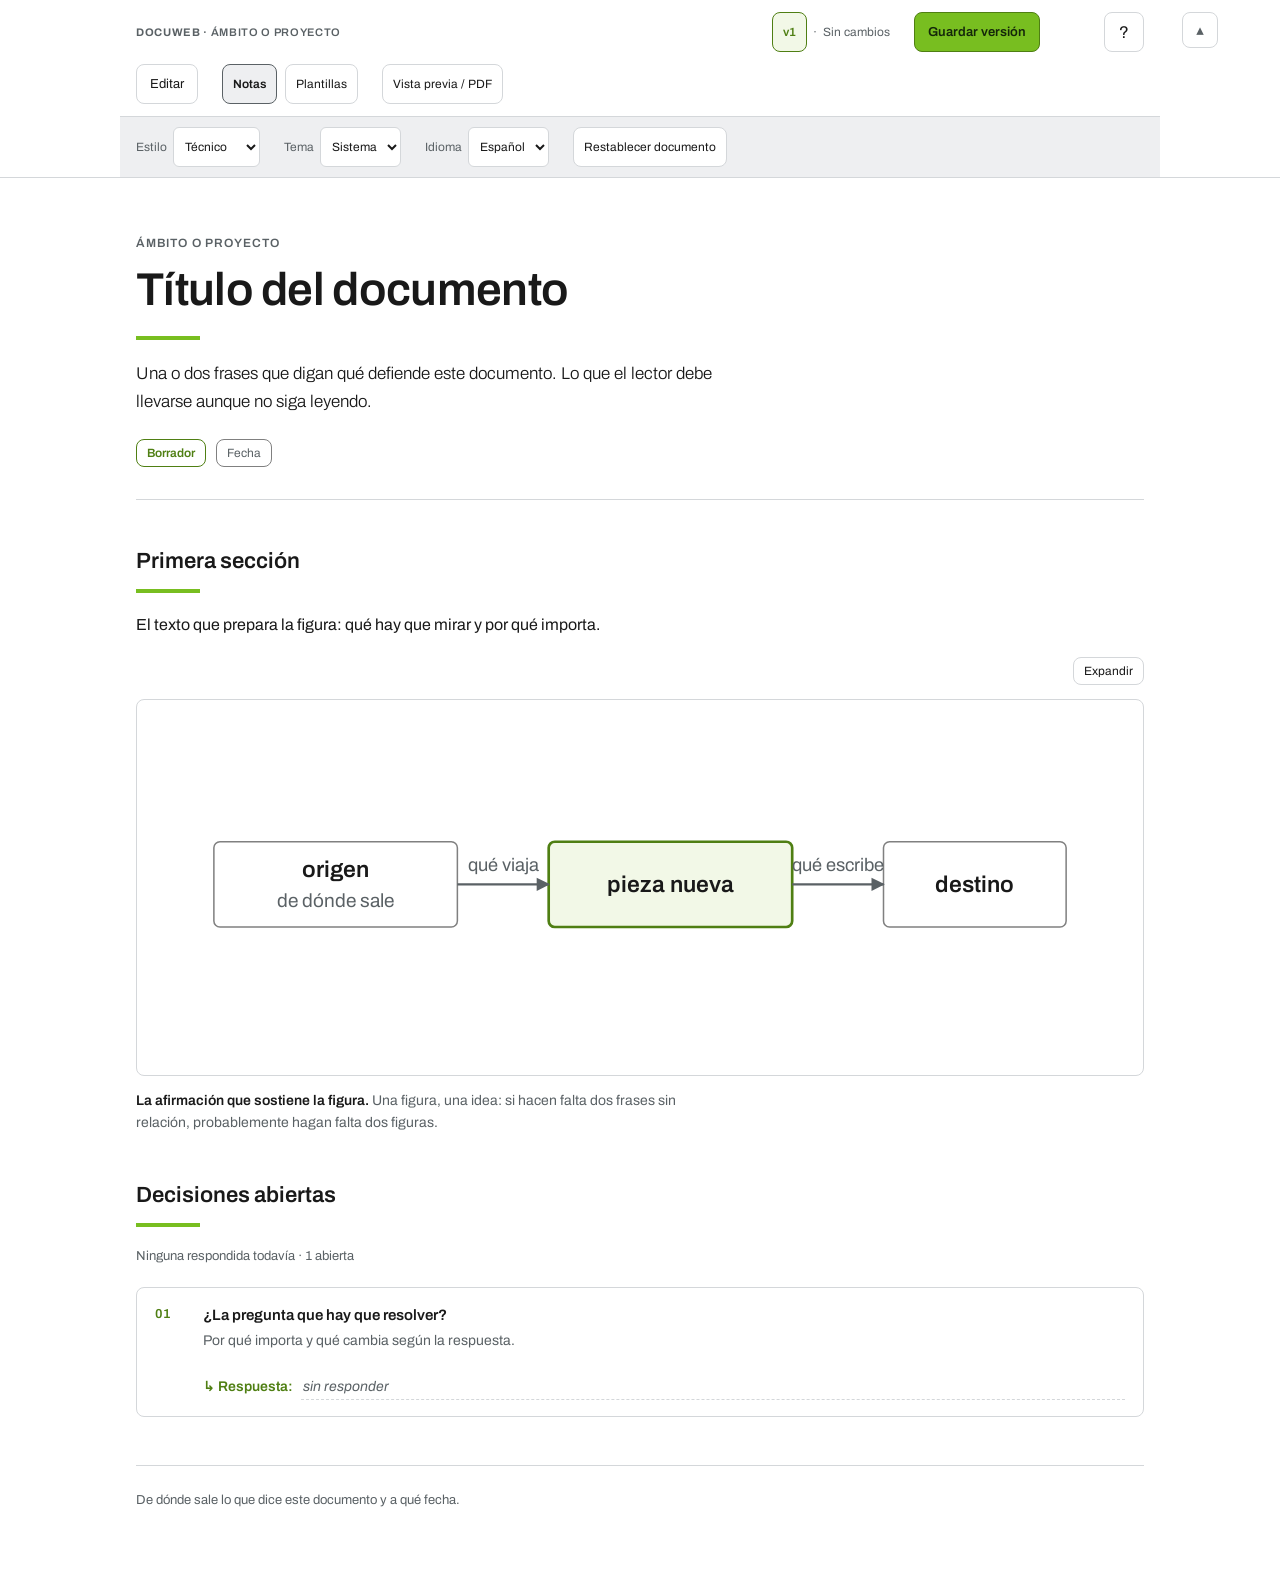
==== commit a927c639: "feat: la barra se pliega en vez de desaparecer de golpe Quitarla era un `display:none`: la barra se " ====
--- a/template.html
+++ b/template.html
@@ -9,13 +9,14 @@
 <link rel="preconnect" href="https://fonts.googleapis.com">
 <link rel="preconnect" href="https://fonts.gstatic.com" crossorigin>
 <link rel="stylesheet" href="https://fonts.googleapis.com/css2?family=Archivo:wght@300;400;600&display=swap">
-<style>:root{--surface:#ffffff;--surface-2:#eeeff1;--ink:#191919;--ink-muted:#5a6165;--border:#d4d7da;--border-strong:#808080;--brand:#78be20;--brand-ink:#4f7f13;--brand-tint:#f2f8e7;--info:#0b96cc;--danger:#b3000f;--danger-tint:#fdeced;--note-tint:#e6f4fb;--note-ink:#0a6d94;--radius:4px}@media (prefers-color-scheme:dark){:root:not([data-theme="light"]){--surface:#16191b;--surface-2:#212629;--ink:#eef1f2;--ink-muted:#a4acb1;--border:#343b40;--border-strong:#5e676c;--brand:#8fd42e;--brand-ink:#a3dd52;--brand-tint:#1c2a11;--info:#4cb9e6;--danger:#ff7b7b;--danger-tint:#2c1517;--note-tint:#112c38;--note-ink:#6fcdf0}}:root[data-theme="dark"]{--surface:#16191b;--surface-2:#212629;--ink:#eef1f2;--ink-muted:#a4acb1;--border:#343b40;--border-strong:#5e676c;--brand:#8fd42e;--brand-ink:#a3dd52;--brand-tint:#1c2a11;--info:#4cb9e6;--danger:#ff7b7b;--danger-tint:#2c1517;--note-tint:#112c38;--note-ink:#6fcdf0}*{box-sizing:border-box}html,body{margin:0;padding:0}#document-content a{color:var(--brand-ink);text-underline-offset:2px}#document-content a:hover{color:var(--ink)}img{max-width:100%}[hidden]{display:none!important}body{container-type:inline-size;background:var(--surface);color:var(--ink);font-family:"Archivo",system-ui,-apple-system,"Segoe UI",sans-serif;line-height:1.5;-webkit-font-smoothing:antialiased}.page{max-width:1040px;margin:0 auto;padding-inline:16px;padding-block:32px 72px;display:flex;flex-direction:column;gap:56px}.appbar{position:sticky;top:env(safe-area-inset-top,0px);z-index:40;background:var(--surface);border-bottom:1px solid var(--border)}.appbar-inner{max-width:1040px;margin:0 auto;padding:10px 16px;display:flex;align-items:center;gap:10px;flex-wrap:wrap}.appbar .brandmark{font-size:12px;font-weight:600;letter-spacing:.09em;text-transform:uppercase;color:var(--ink-muted);margin-right:auto}.btn{font:inherit;font-size:13px;line-height:1;padding:9px 13px;border-radius:var(--radius);border:1px solid var(--border-strong);background:var(--surface);color:var(--ink);cursor:pointer;white-space:nowrap}.btn:hover{background:var(--surface-2)}.btn:focus-visible{outline:2px solid var(--info);outline-offset:2px}.btn[aria-pressed="true"]{background:var(--brand);border-color:var(--brand-ink);color:#14260a;font-weight:600}.btn--primary{background:var(--brand);border-color:var(--brand-ink);color:#14260a;font-weight:600}.btn--primary:hover{background:var(--brand-ink);color:#fff}.btn--ghost{border-color:var(--border)}.btn:disabled{opacity:.45;cursor:not-allowed}.btn--sm{padding:7px 10px;font-size:12px}.dirty{font-size:12px;color:var(--danger);font-weight:600;display:inline-flex;align-items:center;gap:6px}.dirty::before{content:"";width:7px;height:7px;border-radius:50%;background:var(--danger)}.saved{font-size:12px;color:var(--ink-muted)}.kicker{font-size:12px;font-weight:600;letter-spacing:.09em;text-transform:uppercase;color:var(--ink-muted);margin:0 0 12px}h1{font-size:clamp(30px,5vw,46px);line-height:1.14;font-weight:600;letter-spacing:-.015em;margin:0 0 20px;text-wrap:balance}h1::after{content:"";display:block;width:4rem;height:4px;background:var(--brand);margin-top:20px}.lede{font-size:17px;font-weight:300;line-height:1.6;max-width:62ch;margin:0}.lede strong{font-weight:600}.meta{display:flex;flex-wrap:wrap;gap:8px 10px;margin-top:24px}.pill{font-size:12px;line-height:1;padding:7px 10px;border:1px solid var(--border-strong);border-radius:var(--radius);color:var(--ink-muted)}.pill.is-draft{border-color:var(--brand-ink);color:var(--brand-ink);font-weight:600}section{display:flex;flex-direction:column;gap:20px}h2{font-size:24px;font-weight:600;line-height:1.25;margin:0;text-wrap:balance}h2::after{content:"";display:block;width:4rem;height:4px;background:var(--brand);margin-top:14px}h3{font-size:16px;font-weight:600;margin:0}p{margin:0;max-width:68ch}body.editing-content [data-measure]{position:relative}body.editing-content [data-measure]::after{content:"";position:absolute;top:0;right:-9px;width:11px;height:100%;cursor:ew-resize;border-right:2px solid var(--brand-ink);opacity:0}body.editing-content [data-measure]:hover::after{opacity:.35}body.editing-content [data-measure].is-measuring::after{opacity:1}code{font-family:ui-monospace,SFMono-Regular,"SF Mono",Menlo,monospace;font-size:.88em;background:var(--surface-2);padding:1px 5px;border-radius:2px}figure{margin:0;display:flex;flex-direction:column;gap:14px}.figtools{display:flex;flex-wrap:wrap;gap:8px;align-items:center;justify-content:flex-end}body.editing .figtools{justify-content:flex-start;padding:10px;border:1px solid var(--border);border-bottom:none;border-radius:var(--radius) var(--radius) 0 0;background:var(--surface-2)}.figtools .sep{flex:1}.figtools .hint{font-size:12px;color:var(--ink-muted)}figure.is-wide{width:100cqw;max-width:none;margin-inline:calc(50% - 50cqw);padding-inline:16px}figure.is-wide .canvas{border-radius:var(--radius)}.canvas{overflow:auto;border:1px solid var(--border);border-radius:var(--radius);background:var(--surface);padding:20px 16px}body.editing .canvas{border-radius:0 0 var(--radius) var(--radius)}.canvas svg{display:block;height:auto;width:100%}.canvas--wide svg{min-width:880px}.canvas--mid svg{min-width:640px}body.editing .canvas svg{touch-action:none}figcaption{font-size:14px;color:var(--ink-muted);max-width:68ch;line-height:1.55}figcaption b{color:var(--ink);font-weight:600}.legend{display:flex;flex-wrap:wrap;gap:10px 22px;font-size:13px;color:var(--ink-muted)}.legend span{display:inline-flex;align-items:center;gap:8px}.swatch{width:26px;height:14px;border-radius:2px;flex:none}.sw-new{background:var(--brand-tint);border:1.5px solid var(--brand-ink)}.sw-out{border:1px dashed var(--border-strong)}.sw-dead{background:var(--danger-tint);border:1px dashed var(--danger)}.n-box{fill:var(--surface);stroke:var(--border-strong);stroke-width:1}.n-new{fill:var(--brand-tint);stroke:var(--brand-ink);stroke-width:1.75}.n-out{fill:var(--surface);stroke:var(--border-strong);stroke-width:1;stroke-dasharray:5 4}.n-dead{fill:var(--danger-tint);stroke:var(--danger);stroke-width:1;stroke-dasharray:5 4}.n-chip{fill:var(--surface-2);stroke:none}.n-chipdead{fill:var(--danger-tint);stroke:var(--danger);stroke-width:1;stroke-dasharray:4 3}.n-divider{fill:none;stroke:var(--info);stroke-width:1.5;stroke-dasharray:7 5}.n-label{fill:none;stroke:none}.n-note{fill:var(--note-tint);stroke:var(--note-ink);stroke-width:1.25}.t-note{fill:var(--ink);font-size:12.5px}.t-noteby{fill:var(--note-ink);font-size:11px;font-weight:600}.e-note{stroke:var(--note-ink);stroke-width:1.25;fill:none;stroke-dasharray:3 3}.p-note{fill:var(--note-ink)}body.no-notes .note-layer{display:none}.t-title{fill:var(--ink);font-size:15px;font-weight:600}.t-title.sm{font-size:13.5px}.node-link{cursor:pointer}.node-link text:first-of-type{text-decoration:underline;text-underline-offset:2px}body.editing .node-link{cursor:default}.t-sub{fill:var(--ink-muted);font-size:12.5px}.t-sub.sm{font-size:12px}.t-dead{fill:var(--danger)}.t-edge{fill:var(--ink-muted);font-size:12px}.t-edge.new{fill:var(--brand-ink);font-weight:600}.t-edge.dead{fill:var(--danger)}.e-line{stroke:var(--ink-muted);stroke-width:1.5;fill:none}.e-new{stroke:var(--brand-ink);stroke-width:2;fill:none}.e-dead{stroke:var(--danger);stroke-width:1.5;fill:none;stroke-dasharray:5 4}.h-line{fill:var(--ink-muted)}.h-new{fill:var(--brand-ink)}.h-dead{fill:var(--danger)}.hit{fill:transparent;stroke:transparent;stroke-width:10}.hitlbl{fill:transparent;stroke:none}body.editing [data-elabel]{cursor:move}.canvas svg text{pointer-events:none;user-select:none;-webkit-user-select:none}body.editing .node,body.editing .edge{cursor:pointer}body.editing .node.dragging{cursor:grabbing}.sel-ring{fill:none;stroke:var(--info);stroke-width:2;stroke-dasharray:4 3;pointer-events:none}.marquee{fill:var(--info);fill-opacity:.08;stroke:var(--info);stroke-width:1;stroke-dasharray:4 3;pointer-events:none}.handle{fill:var(--surface);stroke:var(--info);stroke-width:1.75;cursor:nwse-resize}.wp{fill:var(--surface);stroke:var(--info);stroke-width:1.75;cursor:move}.anch{fill:var(--surface);stroke:var(--info);stroke-width:1.25;opacity:.55;cursor:pointer}.anch:hover{opacity:1;stroke-width:2}.anch.is-on{fill:var(--info);opacity:1}.endp{fill:var(--info);stroke:var(--surface);stroke-width:1.5;cursor:move}.connect-src{stroke:var(--info)!important;stroke-width:2.5!important}.props{position:fixed;right:16px;bottom:16px;z-index:50;width:360px;max-width:calc(100vw - 32px);background:var(--surface);border:1px solid var(--border-strong);border-radius:var(--radius);box-shadow:0 4px 20px rgba(25,25,25,.2);padding:16px;display:none;flex-direction:column;gap:12px;max-height:min(80vh,760px);overflow:auto}.props.open{display:flex}.props header{display:flex;align-items:center;gap:8px}.props header h3{font-size:14px;margin-right:auto}.field{display:flex;flex-direction:column;gap:5px}.field label{font-size:11px;font-weight:600;letter-spacing:.06em;text-transform:uppercase;color:var(--ink-muted)}.field input,.field select,.field textarea{font:inherit;font-size:13px;padding:8px 9px;border:1px solid var(--border-strong);border-radius:var(--radius);background:var(--surface);color:var(--ink);width:100%}.field textarea{resize:vertical;line-height:1.45;min-height:76px}.field input:focus,.field select:focus,.field textarea:focus{outline:2px solid var(--info);outline-offset:1px;border-color:var(--info)}.props-actions{display:flex;gap:8px;flex-wrap:wrap}.btn--danger{border-color:var(--danger);color:var(--danger)}.btn--danger:hover{background:var(--danger-tint)}.revbadge{font:inherit;font-size:12px;font-weight:600;line-height:1;padding:7px 10px;border-radius:var(--radius);border:1px solid var(--brand-ink);background:var(--brand-tint);color:var(--brand-ink);cursor:pointer;font-variant-numeric:tabular-nums}.revbadge:hover{background:var(--brand);color:#14260a}.revbadge:focus-visible{outline:2px solid var(--info);outline-offset:2px}.overlay{position:fixed;top:0;right:0;bottom:0;left:0;inset:0;z-index:60;background:rgba(25,25,25,.6);display:flex;align-items:safe center;justify-content:center;padding:16px}.modal{background:var(--surface);border:1px solid var(--border-strong);border-radius:var(--radius);padding:22px;width:420px;max-width:100%;max-height:min(85vh,760px);overflow:auto;display:flex;flex-direction:column;gap:14px;box-shadow:0 4px 20px rgba(25,25,25,.2)}.modal h3{font-size:18px}.modal .field input{width:100%}.modal p{font-size:13.5px;color:var(--ink-muted);line-height:1.5}.histlist{display:flex;flex-direction:column;gap:0;border:1px solid var(--border);border-radius:var(--radius)}.histrow{display:grid;grid-template-columns:44px 1fr;gap:12px;padding:12px 14px;border-bottom:1px solid var(--border);font-size:13.5px}.histrow:last-child{border-bottom:none}.histrow.is-current{background:var(--brand-tint)}.histrow .r{font-weight:600;color:var(--brand-ink);font-variant-numeric:tabular-nums}.histrow .who{color:var(--ink-muted);font-size:12.5px}.histempty{margin:0;padding:12px 14px;font-size:13.5px;color:var(--ink-muted)}.notice{display:none;gap:12px;align-items:flex-start;border:1px solid var(--brand-ink);background:var(--brand-tint);border-radius:var(--radius);padding:14px 16px;font-size:13.5px;line-height:1.5}.notice.open{display:flex}.notice p{margin:0;flex:1;color:var(--ink)}.notes{display:grid;grid-template-columns:repeat(auto-fit,minmax(260px,1fr));gap:16px}.note{border:1px solid var(--border);border-radius:var(--radius);padding:18px;display:flex;flex-direction:column;gap:8px}.note h3{font-size:15px}.note p{font-size:14px;color:var(--ink-muted);line-height:1.55}.note .src{font-size:12px;color:var(--ink-muted);font-family:ui-monospace,SFMono-Regular,Menlo,monospace}.tablewrap{overflow-x:auto;border:1px solid var(--border);border-radius:var(--radius)}table{border-collapse:collapse;width:100%;min-width:560px;font-size:14px}th,td{text-align:left;padding:13px 16px;border-bottom:1px solid var(--border);vertical-align:top}thead th{font-size:12px;font-weight:600;letter-spacing:.06em;text-transform:uppercase;color:var(--ink-muted);background:var(--surface-2)}tbody tr:last-child td{border-bottom:none}.tag{display:inline-block;font-size:12px;line-height:1;padding:5px 8px;border-radius:2px;background:var(--surface-2);color:var(--ink-muted);white-space:nowrap}.tag.is-new{background:var(--brand-tint);color:var(--brand-ink);font-weight:600}ol.decisions{margin:0;padding:0;list-style:none;border:1px solid var(--border);border-radius:var(--radius)}ol.decisions li{display:grid;grid-template-columns:34px 1fr;gap:14px;padding:16px 18px;border-bottom:1px solid var(--border)}ol.decisions li:last-child{border-bottom:none}ol.decisions li.is-answered{background:var(--brand-tint)}.num{font-size:13px;font-weight:600;color:var(--brand-ink);font-variant-numeric:tabular-nums;padding-top:1px}.decision-q{font-weight:600;font-size:15px;margin-bottom:4px}.decision-w{font-size:14px;color:var(--ink-muted);line-height:1.55}.answer{display:flex;gap:8px;align-items:flex-start;margin-top:10px}.answer .lbl{font-size:14px;font-weight:600;line-height:1.55;color:var(--brand-ink);white-space:nowrap}.answer textarea{flex:1;min-width:0;font:inherit;font-size:14px;line-height:1.55;color:var(--ink);background:transparent;border:0;border-bottom:1px dashed var(--border);border-radius:0;padding:0 2px 2px;margin:0;resize:none;overflow:hidden}.answer textarea::placeholder{color:var(--ink-muted);font-style:italic}.answer textarea:hover{border-bottom-color:var(--border-strong)}.answer textarea:focus{outline:none;border-bottom:1px solid var(--brand-ink)}.deccount{font-size:13px;color:var(--ink-muted);font-variant-numeric:tabular-nums}footer{border-top:1px solid var(--border);padding-top:24px;font-size:13px;color:var(--ink-muted);line-height:1.6;display:flex;flex-direction:column;gap:8px}footer p{max-width:72ch}@media (max-width:560px){.page{padding-block:24px 48px;gap:44px}ol.decisions li{grid-template-columns:24px 1fr;gap:10px;padding:14px}.props{left:16px;right:16px;bottom:8px;width:auto}}:root{--radius:8px}#document-content{display:flex;flex-direction:column;gap:48px;min-width:0}#document-content>header{padding:24px 0 32px;border-bottom:1px solid var(--border)}#document-content>section{min-width:0}.appbar-inner{position:relative;display:flex;flex-direction:column;align-items:stretch;gap:12px;padding:12px 16px 0}.appbar-heading,.appbar-actions,.menu-content,.appbar-preferences{display:flex;align-items:center;gap:8px}.appbar-heading{padding-right:104px;min-width:0}.document-identity{flex:1;min-width:0;overflow:hidden;text-overflow:ellipsis;white-space:nowrap;font-size:11px;letter-spacing:.06em;text-transform:uppercase;color:var(--ink-muted)}.appbar .brandmark{font-size:11px;letter-spacing:inherit;margin:0}.product-name{font-weight:700}.document-state{display:flex;align-items:center;gap:6px;white-space:nowrap;color:var(--ink-muted);font-size:12px;margin-right:16px}.appbar .revbadge{min-height:40px}.appbar .btn,.appbar select{min-height:40px;box-shadow:none;border-color:var(--border)}.appbar .btn[aria-pressed=true]{background:var(--surface-2);border-color:var(--ink-muted);color:var(--ink);font-weight:600}.appbar #btn-help{position:absolute;right:16px;top:12px;width:40px;font-size:17px}.appbar #btn-chrome{position:absolute;right:62px;top:12px;width:36px;min-height:36px;padding:0;font-size:15px;line-height:1;color:var(--ink-muted)}.appbar #btn-chrome:hover{color:var(--ink)}body.chrome-hidden .appbar{background:transparent;border-bottom-color:transparent}body.chrome-hidden .appbar-inner{padding:0}body.chrome-hidden .appbar-inner>*:not(#btn-chrome){display:none}body.chrome-hidden .appbar #btn-chrome{right:16px;top:10px;width:auto;min-height:34px;padding:0 12px;gap:6px;font-size:13px;background:var(--surface);border-color:var(--border);box-shadow:0 1px 6px rgba(25,25,25,.12)}body.chrome-hidden .appbar #btn-chrome:hover{color:var(--ink);border-color:var(--border-strong)}.appbar #btn-save{margin-left:auto;border-color:var(--brand-ink)}.appbar:has(#status.dirty) #btn-save{outline:2px solid var(--brand-tint);outline-offset:2px}.appbar .dirty::before{display:none}.appbar-actions{gap:24px;flex-wrap:wrap}.appbar-preferences{background:var(--surface-2);margin:0 -16px;padding:10px 16px;border-top:1px solid var(--border);gap:24px;flex-wrap:wrap}.mobile-control,.mobile-label{display:none}.document-controls{display:flex;flex-wrap:wrap;gap:24px;align-items:center}.document-controls label{font-size:12px;color:var(--ink-muted);display:flex;gap:6px;align-items:center}.document-controls select{font:inherit;color:var(--ink);background:var(--surface);border:1px solid var(--border);border-radius:6px;padding:7px}.content-tools{display:none;padding:12px 0;border-top:1px solid var(--border);gap:8px;flex-wrap:wrap}body.editing-content .content-tools{display:flex}[contenteditable=true]{outline:1px dashed var(--border-strong);outline-offset:5px;cursor:text;white-space:pre-wrap;min-height:1.2em}[contenteditable=true]:focus{outline:2px solid var(--info);border-radius:2px}.metric-grid{display:grid;grid-template-columns:repeat(3,minmax(0,1fr));gap:16px}.metric{border:1px solid var(--border);border-radius:var(--radius);padding:22px;background:var(--surface-2)}.metric h3{font-size:13px;color:var(--ink-muted);margin-bottom:12px}.metric p{font-size:26px;font-weight:600;line-height:1.2}.callout{padding:22px;border-left:4px solid var(--brand-ink);background:var(--brand-tint);border-radius:0 var(--radius) var(--radius) 0;display:grid;gap:10px}.template-grid{display:grid;grid-template-columns:repeat(2,minmax(0,1fr));gap:12px;margin-top:18px}.template-card{white-space:normal;text-align:left;line-height:1.5;padding:20px;display:flex;flex-direction:column;gap:8px}.template-card small{font-size:12px;color:var(--ink-muted)}.template-preview{height:48px;display:flex;gap:5px;align-items:flex-end}.template-preview i{display:block;width:22%;background:var(--border);height:60%;border-radius:3px}.template-preview i:first-child{height:100%;background:var(--brand-ink)}:root[data-design=editorial] #document-content{gap:60px}:root[data-design=editorial] .page{max-width:920px}:root[data-design=editorial] #document-content h1{font:500 clamp(38px,6vw,62px)/1.08 Georgia,serif;letter-spacing:-.035em}:root[data-design=editorial] #document-content h2{font-family:Georgia,serif;font-size:30px;font-weight:500}:root[data-design=editorial] #document-content h2::after{display:none}:root[data-design=editorial] #document-content>section{padding-top:24px;border-top:1px solid var(--border)}:root[data-design=editorial] .lede{font-size:20px;line-height:1.7}:root[data-design=executive] #document-content>header{padding:32px;border-radius:14px;background:var(--surface-2);border:1px solid var(--border)}:root[data-design=executive] #document-content h1{font-size:clamp(32px,5vw,48px);max-width:22ch}:root[data-design=executive] #document-content h2::after{width:28px;height:3px;margin-top:10px}:root[data-design=executive] #document-content>section{gap:18px}:root[data-design=technical] #document-content h2{font-size:22px}:root[data-design=technical] .canvas{background-image:radial-gradient(var(--border) .6px,transparent .6px);background-size:16px 16px}.answer-print{display:none;white-space:pre-wrap;overflow-wrap:anywhere}ol.decisions li>.answer{grid-column:2;min-width:0}.answer-print{flex:1;min-width:0}.appearance-group{border-top:1px solid var(--border);margin-top:14px;padding-top:12px}.appearance-group summary{font-size:13px;font-weight:600;cursor:pointer;padding:4px 0}.appearance-fields{display:flex;flex-direction:column;gap:12px;padding-top:12px}.appearance-grid{display:grid;grid-template-columns:1fr 1fr;gap:10px}.color-controls{display:flex;gap:6px;align-items:center}.color-controls input[type=color]{width:40px;height:36px;padding:3px;flex:none;cursor:pointer}.color-controls input[type=text]{min-width:0;flex:1;font-family:monospace}.color-field>.btn{align-self:flex-start}.appearance-actions{border-top:1px solid var(--border);padding-top:12px;margin:12px 0}.section-controls{display:flex;gap:8px;flex-wrap:wrap;padding:10px;background:var(--surface-2);border:1px dashed var(--border);border-radius:var(--radius)}@media print{.section-controls{display:none!important}}#props-body{display:flex;flex-direction:column;gap:8px}.props>header{position:sticky;top:-16px;background:var(--surface);z-index:1;padding:10px 0}.tablewrap th,.tablewrap td{overflow-wrap:anywhere}@media(max-width:600px){.metric-grid,.template-grid{grid-template-columns:1fr}.appbar{position:static}.appbar-heading{padding:0}.document-state,.desktop-label,.product-name{display:none}.mobile-control,.mobile-label{display:inline-flex}.appbar .btn,.appbar select{min-height:44px}.appbar-inner{padding-bottom:12px;gap:8px}.appbar-actions{gap:8px;flex-wrap:nowrap;justify-content:space-between}.toolbar-menu{position:relative}.toolbar-menu .menu-content{display:none;position:absolute;top:calc(100% + 6px);left:0;z-index:45;padding:8px;min-width:180px;flex-direction:column;align-items:stretch;background:var(--surface);border:1px solid var(--border);border-radius:8px}.toolbar-menu.is-open .menu-content{display:flex}.secondary-menu{order:3}.secondary-menu .menu-content{left:auto;right:0}.appbar #btn-help{position:static;width:auto;font-size:13px}.appbar #btn-help::after{content:' ' attr(aria-label)}.appbar-preferences{display:none;margin-bottom:-12px}.appbar-preferences.is-open{display:flex}.document-controls{flex-direction:column;align-items:stretch;gap:8px}.document-controls label{justify-content:space-between}.document-controls select{min-width:60%}.document-controls{width:100%}:root[data-design=executive] #document-content>header{padding:22px}#document-content{gap:36px}}@page{size:A4;margin:17mm 16mm 18mm}@media print{:root,:root[data-theme],:root:not([data-theme=light]){--surface:#fff;--surface-2:#f3f4f5;--ink:#191919;--ink-muted:#50565a;--border:#c9cdd0;--border-strong:#747b80;--brand:#78be20;--brand-ink:#436d10;--brand-tint:#f2f8e7;--info:#096889;--danger:#a40014;--danger-tint:#fff0f0;--note-tint:#edf6fa;--note-ink:#075e80;color-scheme:light}*{-webkit-print-color-adjust:exact;print-color-adjust:exact}body{background:white;font-size:10pt}.appbar,.content-tools,.notice,.props,.overlay,.figtools,body.editing .figtools{display:none!important}.page{display:block!important;max-width:none!important;padding:0!important;margin:0!important}#document-content{display:block!important}#document-content>header{margin-bottom:9mm;padding-top:0}#document-content>section{display:block;margin:0 0 9mm;padding-top:0}#document-content>section>*+*{margin-top:4mm}#document-content h1{font-size:30pt!important}#document-content h2{font-size:18pt!important;break-after:avoid}h3{break-after:avoid}p,li{orphans:3;widows:3}figure,.metric,.note,.callout,ol.decisions li{break-inside:avoid}figure.is-wide{width:auto!important;margin-inline:0!important;padding-inline:0!important}.canvas{overflow:visible;padding:8px;background-image:none!important}.canvas svg{width:100%!important;min-width:0!important;max-height:180mm}.tablewrap{overflow:visible}table{width:100%;min-width:0!important;table-layout:fixed}thead{display:table-header-group}tr{break-inside:avoid}.answer textarea{display:none!important}.answer-print{display:block}[contenteditable]{outline:none!important}.sel-ring,.handle,.wp,.marquee{display:none!important}footer{margin-top:8mm;padding-top:4mm;border-top:1px solid var(--border)}}</style>
+<style>:root{--surface:#ffffff;--surface-2:#eeeff1;--ink:#191919;--ink-muted:#5a6165;--border:#d4d7da;--border-strong:#808080;--brand:#78be20;--brand-ink:#4f7f13;--brand-tint:#f2f8e7;--info:#0b96cc;--danger:#b3000f;--danger-tint:#fdeced;--note-tint:#e6f4fb;--note-ink:#0a6d94;--radius:4px}@media (prefers-color-scheme:dark){:root:not([data-theme="light"]){--surface:#16191b;--surface-2:#212629;--ink:#eef1f2;--ink-muted:#a4acb1;--border:#343b40;--border-strong:#5e676c;--brand:#8fd42e;--brand-ink:#a3dd52;--brand-tint:#1c2a11;--info:#4cb9e6;--danger:#ff7b7b;--danger-tint:#2c1517;--note-tint:#112c38;--note-ink:#6fcdf0}}:root[data-theme="dark"]{--surface:#16191b;--surface-2:#212629;--ink:#eef1f2;--ink-muted:#a4acb1;--border:#343b40;--border-strong:#5e676c;--brand:#8fd42e;--brand-ink:#a3dd52;--brand-tint:#1c2a11;--info:#4cb9e6;--danger:#ff7b7b;--danger-tint:#2c1517;--note-tint:#112c38;--note-ink:#6fcdf0}*{box-sizing:border-box}html,body{margin:0;padding:0}#document-content a{color:var(--brand-ink);text-underline-offset:2px}#document-content a:hover{color:var(--ink)}img{max-width:100%}[hidden]{display:none!important}body{container-type:inline-size;background:var(--surface);color:var(--ink);font-family:"Archivo",system-ui,-apple-system,"Segoe UI",sans-serif;line-height:1.5;-webkit-font-smoothing:antialiased}.page{max-width:1040px;margin:0 auto;padding-inline:16px;padding-block:32px 72px;display:flex;flex-direction:column;gap:56px}.appbar{position:sticky;top:env(safe-area-inset-top,0px);z-index:40;background:var(--surface);border-bottom:1px solid var(--border)}.appbar-inner{max-width:1040px;margin:0 auto;padding:10px 16px;display:flex;align-items:center;gap:10px;flex-wrap:wrap}.appbar .brandmark{font-size:12px;font-weight:600;letter-spacing:.09em;text-transform:uppercase;color:var(--ink-muted);margin-right:auto}.btn{font:inherit;font-size:13px;line-height:1;padding:9px 13px;border-radius:var(--radius);border:1px solid var(--border-strong);background:var(--surface);color:var(--ink);cursor:pointer;white-space:nowrap}.btn:hover{background:var(--surface-2)}.btn:focus-visible{outline:2px solid var(--info);outline-offset:2px}.btn[aria-pressed="true"]{background:var(--brand);border-color:var(--brand-ink);color:#14260a;font-weight:600}.btn--primary{background:var(--brand);border-color:var(--brand-ink);color:#14260a;font-weight:600}.btn--primary:hover{background:var(--brand-ink);color:#fff}.btn--ghost{border-color:var(--border)}.btn:disabled{opacity:.45;cursor:not-allowed}.btn--sm{padding:7px 10px;font-size:12px}.dirty{font-size:12px;color:var(--danger);font-weight:600;display:inline-flex;align-items:center;gap:6px}.dirty::before{content:"";width:7px;height:7px;border-radius:50%;background:var(--danger)}.saved{font-size:12px;color:var(--ink-muted)}.kicker{font-size:12px;font-weight:600;letter-spacing:.09em;text-transform:uppercase;color:var(--ink-muted);margin:0 0 12px}h1{font-size:clamp(30px,5vw,46px);line-height:1.14;font-weight:600;letter-spacing:-.015em;margin:0 0 20px;text-wrap:balance}h1::after{content:"";display:block;width:4rem;height:4px;background:var(--brand);margin-top:20px}.lede{font-size:17px;font-weight:300;line-height:1.6;max-width:62ch;margin:0}.lede strong{font-weight:600}.meta{display:flex;flex-wrap:wrap;gap:8px 10px;margin-top:24px}.pill{font-size:12px;line-height:1;padding:7px 10px;border:1px solid var(--border-strong);border-radius:var(--radius);color:var(--ink-muted)}.pill.is-draft{border-color:var(--brand-ink);color:var(--brand-ink);font-weight:600}section{display:flex;flex-direction:column;gap:20px}h2{font-size:24px;font-weight:600;line-height:1.25;margin:0;text-wrap:balance}h2::after{content:"";display:block;width:4rem;height:4px;background:var(--brand);margin-top:14px}h3{font-size:16px;font-weight:600;margin:0}p{margin:0;max-width:68ch}body.editing-content [data-measure]{position:relative}body.editing-content [data-measure]::after{content:"";position:absolute;top:0;right:-9px;width:11px;height:100%;cursor:ew-resize;border-right:2px solid var(--brand-ink);opacity:0}body.editing-content [data-measure]:hover::after{opacity:.35}body.editing-content [data-measure].is-measuring::after{opacity:1}code{font-family:ui-monospace,SFMono-Regular,"SF Mono",Menlo,monospace;font-size:.88em;background:var(--surface-2);padding:1px 5px;border-radius:2px}figure{margin:0;display:flex;flex-direction:column;gap:14px}.figtools{display:flex;flex-wrap:wrap;gap:8px;align-items:center;justify-content:flex-end}body.editing .figtools{justify-content:flex-start;padding:10px;border:1px solid var(--border);border-bottom:none;border-radius:var(--radius) var(--radius) 0 0;background:var(--surface-2)}.figtools .sep{flex:1}.figtools .hint{font-size:12px;color:var(--ink-muted)}figure.is-wide{width:100cqw;max-width:none;margin-inline:calc(50% - 50cqw);padding-inline:16px}figure.is-wide .canvas{border-radius:var(--radius)}.canvas{overflow:auto;border:1px solid var(--border);border-radius:var(--radius);background:var(--surface);padding:20px 16px}body.editing .canvas{border-radius:0 0 var(--radius) var(--radius)}.canvas svg{display:block;height:auto;width:100%}.canvas--wide svg{min-width:880px}.canvas--mid svg{min-width:640px}body.editing .canvas svg{touch-action:none}figcaption{font-size:14px;color:var(--ink-muted);max-width:68ch;line-height:1.55}figcaption b{color:var(--ink);font-weight:600}.legend{display:flex;flex-wrap:wrap;gap:10px 22px;font-size:13px;color:var(--ink-muted)}.legend span{display:inline-flex;align-items:center;gap:8px}.swatch{width:26px;height:14px;border-radius:2px;flex:none}.sw-new{background:var(--brand-tint);border:1.5px solid var(--brand-ink)}.sw-out{border:1px dashed var(--border-strong)}.sw-dead{background:var(--danger-tint);border:1px dashed var(--danger)}.n-box{fill:var(--surface);stroke:var(--border-strong);stroke-width:1}.n-new{fill:var(--brand-tint);stroke:var(--brand-ink);stroke-width:1.75}.n-out{fill:var(--surface);stroke:var(--border-strong);stroke-width:1;stroke-dasharray:5 4}.n-dead{fill:var(--danger-tint);stroke:var(--danger);stroke-width:1;stroke-dasharray:5 4}.n-chip{fill:var(--surface-2);stroke:none}.n-chipdead{fill:var(--danger-tint);stroke:var(--danger);stroke-width:1;stroke-dasharray:4 3}.n-divider{fill:none;stroke:var(--info);stroke-width:1.5;stroke-dasharray:7 5}.n-label{fill:none;stroke:none}.n-note{fill:var(--note-tint);stroke:var(--note-ink);stroke-width:1.25}.t-note{fill:var(--ink);font-size:12.5px}.t-noteby{fill:var(--note-ink);font-size:11px;font-weight:600}.e-note{stroke:var(--note-ink);stroke-width:1.25;fill:none;stroke-dasharray:3 3}.p-note{fill:var(--note-ink)}body.no-notes .note-layer{display:none}.t-title{fill:var(--ink);font-size:15px;font-weight:600}.t-title.sm{font-size:13.5px}.node-link{cursor:pointer}.node-link text:first-of-type{text-decoration:underline;text-underline-offset:2px}body.editing .node-link{cursor:default}.t-sub{fill:var(--ink-muted);font-size:12.5px}.t-sub.sm{font-size:12px}.t-dead{fill:var(--danger)}.t-edge{fill:var(--ink-muted);font-size:12px}.t-edge.new{fill:var(--brand-ink);font-weight:600}.t-edge.dead{fill:var(--danger)}.e-line{stroke:var(--ink-muted);stroke-width:1.5;fill:none}.e-new{stroke:var(--brand-ink);stroke-width:2;fill:none}.e-dead{stroke:var(--danger);stroke-width:1.5;fill:none;stroke-dasharray:5 4}.h-line{fill:var(--ink-muted)}.h-new{fill:var(--brand-ink)}.h-dead{fill:var(--danger)}.hit{fill:transparent;stroke:transparent;stroke-width:10}.hitlbl{fill:transparent;stroke:none}body.editing [data-elabel]{cursor:move}.canvas svg text{pointer-events:none;user-select:none;-webkit-user-select:none}body.editing .node,body.editing .edge{cursor:pointer}body.editing .node.dragging{cursor:grabbing}.sel-ring{fill:none;stroke:var(--info);stroke-width:2;stroke-dasharray:4 3;pointer-events:none}.marquee{fill:var(--info);fill-opacity:.08;stroke:var(--info);stroke-width:1;stroke-dasharray:4 3;pointer-events:none}.handle{fill:var(--surface);stroke:var(--info);stroke-width:1.75;cursor:nwse-resize}.wp{fill:var(--surface);stroke:var(--info);stroke-width:1.75;cursor:move}.anch{fill:var(--surface);stroke:var(--info);stroke-width:1.25;opacity:.55;cursor:pointer}.anch:hover{opacity:1;stroke-width:2}.anch.is-on{fill:var(--info);opacity:1}.endp{fill:var(--info);stroke:var(--surface);stroke-width:1.5;cursor:move}.connect-src{stroke:var(--info)!important;stroke-width:2.5!important}.props{position:fixed;right:16px;bottom:16px;z-index:50;width:360px;max-width:calc(100vw - 32px);background:var(--surface);border:1px solid var(--border-strong);border-radius:var(--radius);box-shadow:0 4px 20px rgba(25,25,25,.2);padding:16px;display:none;flex-direction:column;gap:12px;max-height:min(80vh,760px);overflow:auto}.props.open{display:flex}.props header{display:flex;align-items:center;gap:8px}.props header h3{font-size:14px;margin-right:auto}.field{display:flex;flex-direction:column;gap:5px}.field label{font-size:11px;font-weight:600;letter-spacing:.06em;text-transform:uppercase;color:var(--ink-muted)}.field input,.field select,.field textarea{font:inherit;font-size:13px;padding:8px 9px;border:1px solid var(--border-strong);border-radius:var(--radius);background:var(--surface);color:var(--ink);width:100%}.field textarea{resize:vertical;line-height:1.45;min-height:76px}.field input:focus,.field select:focus,.field textarea:focus{outline:2px solid var(--info);outline-offset:1px;border-color:var(--info)}.props-actions{display:flex;gap:8px;flex-wrap:wrap}.btn--danger{border-color:var(--danger);color:var(--danger)}.btn--danger:hover{background:var(--danger-tint)}.revbadge{font:inherit;font-size:12px;font-weight:600;line-height:1;padding:7px 10px;border-radius:var(--radius);border:1px solid var(--brand-ink);background:var(--brand-tint);color:var(--brand-ink);cursor:pointer;font-variant-numeric:tabular-nums}.revbadge:hover{background:var(--brand);color:#14260a}.revbadge:focus-visible{outline:2px solid var(--info);outline-offset:2px}.overlay{position:fixed;top:0;right:0;bottom:0;left:0;inset:0;z-index:60;background:rgba(25,25,25,.6);display:flex;align-items:safe center;justify-content:center;padding:16px}.modal{background:var(--surface);border:1px solid var(--border-strong);border-radius:var(--radius);padding:22px;width:420px;max-width:100%;max-height:min(85vh,760px);overflow:auto;display:flex;flex-direction:column;gap:14px;box-shadow:0 4px 20px rgba(25,25,25,.2)}.modal h3{font-size:18px}.modal .field input{width:100%}.modal p{font-size:13.5px;color:var(--ink-muted);line-height:1.5}.histlist{display:flex;flex-direction:column;gap:0;border:1px solid var(--border);border-radius:var(--radius)}.histrow{display:grid;grid-template-columns:44px 1fr;gap:12px;padding:12px 14px;border-bottom:1px solid var(--border);font-size:13.5px}.histrow:last-child{border-bottom:none}.histrow.is-current{background:var(--brand-tint)}.histrow .r{font-weight:600;color:var(--brand-ink);font-variant-numeric:tabular-nums}.histrow .who{color:var(--ink-muted);font-size:12.5px}.histempty{margin:0;padding:12px 14px;font-size:13.5px;color:var(--ink-muted)}.notice{display:none;gap:12px;align-items:flex-start;border:1px solid var(--brand-ink);background:var(--brand-tint);border-radius:var(--radius);padding:14px 16px;font-size:13.5px;line-height:1.5}.notice.open{display:flex}.notice p{margin:0;flex:1;color:var(--ink)}.notes{display:grid;grid-template-columns:repeat(auto-fit,minmax(260px,1fr));gap:16px}.note{border:1px solid var(--border);border-radius:var(--radius);padding:18px;display:flex;flex-direction:column;gap:8px}.note h3{font-size:15px}.note p{font-size:14px;color:var(--ink-muted);line-height:1.55}.note .src{font-size:12px;color:var(--ink-muted);font-family:ui-monospace,SFMono-Regular,Menlo,monospace}.tablewrap{overflow-x:auto;border:1px solid var(--border);border-radius:var(--radius)}table{border-collapse:collapse;width:100%;min-width:560px;font-size:14px}th,td{text-align:left;padding:13px 16px;border-bottom:1px solid var(--border);vertical-align:top}thead th{font-size:12px;font-weight:600;letter-spacing:.06em;text-transform:uppercase;color:var(--ink-muted);background:var(--surface-2)}tbody tr:last-child td{border-bottom:none}.tag{display:inline-block;font-size:12px;line-height:1;padding:5px 8px;border-radius:2px;background:var(--surface-2);color:var(--ink-muted);white-space:nowrap}.tag.is-new{background:var(--brand-tint);color:var(--brand-ink);font-weight:600}ol.decisions{margin:0;padding:0;list-style:none;border:1px solid var(--border);border-radius:var(--radius)}ol.decisions li{display:grid;grid-template-columns:34px 1fr;gap:14px;padding:16px 18px;border-bottom:1px solid var(--border)}ol.decisions li:last-child{border-bottom:none}ol.decisions li.is-answered{background:var(--brand-tint)}.num{font-size:13px;font-weight:600;color:var(--brand-ink);font-variant-numeric:tabular-nums;padding-top:1px}.decision-q{font-weight:600;font-size:15px;margin-bottom:4px}.decision-w{font-size:14px;color:var(--ink-muted);line-height:1.55}.answer{display:flex;gap:8px;align-items:flex-start;margin-top:10px}.answer .lbl{font-size:14px;font-weight:600;line-height:1.55;color:var(--brand-ink);white-space:nowrap}.answer textarea{flex:1;min-width:0;font:inherit;font-size:14px;line-height:1.55;color:var(--ink);background:transparent;border:0;border-bottom:1px dashed var(--border);border-radius:0;padding:0 2px 2px;margin:0;resize:none;overflow:hidden}.answer textarea::placeholder{color:var(--ink-muted);font-style:italic}.answer textarea:hover{border-bottom-color:var(--border-strong)}.answer textarea:focus{outline:none;border-bottom:1px solid var(--brand-ink)}.deccount{font-size:13px;color:var(--ink-muted);font-variant-numeric:tabular-nums}footer{border-top:1px solid var(--border);padding-top:24px;font-size:13px;color:var(--ink-muted);line-height:1.6;display:flex;flex-direction:column;gap:8px}footer p{max-width:72ch}@media (max-width:560px){.page{padding-block:24px 48px;gap:44px}ol.decisions li{grid-template-columns:24px 1fr;gap:10px;padding:14px}.props{left:16px;right:16px;bottom:8px;width:auto}}:root{--radius:8px}#document-content{display:flex;flex-direction:column;gap:48px;min-width:0}#document-content>header{padding:24px 0 32px;border-bottom:1px solid var(--border)}#document-content>section{min-width:0}.appbar-inner{position:relative;display:grid;grid-template-rows:1fr;padding:0;gap:0;align-items:stretch;transition:grid-template-rows .24s ease,opacity .18s ease}.appbar-stack{overflow:hidden;min-height:0;display:flex;flex-direction:column;align-items:stretch;gap:12px;padding:12px 16px 0;transition:visibility 0s,padding-top .24s ease}body.chrome-hidden .appbar-inner{grid-template-rows:0fr;opacity:0}body.chrome-hidden .appbar-stack{visibility:hidden;padding-top:0;transition:visibility 0s .24s,padding-top .24s ease}@media (prefers-reduced-motion:reduce){.appbar-inner{transition:none}body.chrome-hidden .appbar-stack{transition:none}}.appbar-heading,.appbar-actions,.menu-content,.appbar-preferences{display:flex;align-items:center;gap:8px}.appbar-heading{padding-right:104px;min-width:0}.document-identity{flex:1;min-width:0;overflow:hidden;text-overflow:ellipsis;white-space:nowrap;font-size:11px;letter-spacing:.06em;text-transform:uppercase;color:var(--ink-muted)}.appbar .brandmark{font-size:11px;letter-spacing:inherit;margin:0}.product-name{font-weight:700}.document-state{display:flex;align-items:center;gap:6px;white-space:nowrap;color:var(--ink-muted);font-size:12px;margin-right:16px}.appbar .revbadge{min-height:40px}.appbar .btn,.appbar select{min-height:40px;box-shadow:none;border-color:var(--border)}.appbar .btn[aria-pressed=true]{background:var(--surface-2);border-color:var(--ink-muted);color:var(--ink);font-weight:600}.appbar #btn-help{position:absolute;right:16px;top:12px;width:40px;font-size:17px}.appbar #btn-chrome{position:absolute;right:62px;top:12px;width:36px;min-height:36px;padding:0;font-size:15px;line-height:1;color:var(--ink-muted)}.appbar #btn-chrome:hover{color:var(--ink)}body.chrome-hidden .appbar{background:transparent;border-bottom-color:transparent}body.chrome-hidden .appbar #btn-chrome{right:16px;top:10px;width:auto;min-height:34px;padding:0 12px;gap:6px;font-size:13px;background:var(--surface);border-color:var(--border);box-shadow:0 1px 6px rgba(25,25,25,.12)}body.chrome-hidden .appbar #btn-chrome:hover{color:var(--ink);border-color:var(--border-strong)}.appbar #btn-save{margin-left:auto;border-color:var(--brand-ink)}.appbar:has(#status.dirty) #btn-save{outline:2px solid var(--brand-tint);outline-offset:2px}.appbar .dirty::before{display:none}.appbar-actions{gap:24px;flex-wrap:wrap}.appbar-preferences{background:var(--surface-2);margin:0 -16px;padding:10px 16px;border-top:1px solid var(--border);gap:24px;flex-wrap:wrap}.mobile-control,.mobile-label{display:none}.document-controls{display:flex;flex-wrap:wrap;gap:24px;align-items:center}.document-controls label{font-size:12px;color:var(--ink-muted);display:flex;gap:6px;align-items:center}.document-controls select{font:inherit;color:var(--ink);background:var(--surface);border:1px solid var(--border);border-radius:6px;padding:7px}.content-tools{display:none;padding:12px 0;border-top:1px solid var(--border);gap:8px;flex-wrap:wrap}body.editing-content .content-tools{display:flex}[contenteditable=true]{outline:1px dashed var(--border-strong);outline-offset:5px;cursor:text;white-space:pre-wrap;min-height:1.2em}[contenteditable=true]:focus{outline:2px solid var(--info);border-radius:2px}.metric-grid{display:grid;grid-template-columns:repeat(3,minmax(0,1fr));gap:16px}.metric{border:1px solid var(--border);border-radius:var(--radius);padding:22px;background:var(--surface-2)}.metric h3{font-size:13px;color:var(--ink-muted);margin-bottom:12px}.metric p{font-size:26px;font-weight:600;line-height:1.2}.callout{padding:22px;border-left:4px solid var(--brand-ink);background:var(--brand-tint);border-radius:0 var(--radius) var(--radius) 0;display:grid;gap:10px}.template-grid{display:grid;grid-template-columns:repeat(2,minmax(0,1fr));gap:12px;margin-top:18px}.template-card{white-space:normal;text-align:left;line-height:1.5;padding:20px;display:flex;flex-direction:column;gap:8px}.template-card small{font-size:12px;color:var(--ink-muted)}.template-preview{height:48px;display:flex;gap:5px;align-items:flex-end}.template-preview i{display:block;width:22%;background:var(--border);height:60%;border-radius:3px}.template-preview i:first-child{height:100%;background:var(--brand-ink)}:root[data-design=editorial] #document-content{gap:60px}:root[data-design=editorial] .page{max-width:920px}:root[data-design=editorial] #document-content h1{font:500 clamp(38px,6vw,62px)/1.08 Georgia,serif;letter-spacing:-.035em}:root[data-design=editorial] #document-content h2{font-family:Georgia,serif;font-size:30px;font-weight:500}:root[data-design=editorial] #document-content h2::after{display:none}:root[data-design=editorial] #document-content>section{padding-top:24px;border-top:1px solid var(--border)}:root[data-design=editorial] .lede{font-size:20px;line-height:1.7}:root[data-design=executive] #document-content>header{padding:32px;border-radius:14px;background:var(--surface-2);border:1px solid var(--border)}:root[data-design=executive] #document-content h1{font-size:clamp(32px,5vw,48px);max-width:22ch}:root[data-design=executive] #document-content h2::after{width:28px;height:3px;margin-top:10px}:root[data-design=executive] #document-content>section{gap:18px}:root[data-design=technical] #document-content h2{font-size:22px}:root[data-design=technical] .canvas{background-image:radial-gradient(var(--border) .6px,transparent .6px);background-size:16px 16px}.answer-print{display:none;white-space:pre-wrap;overflow-wrap:anywhere}ol.decisions li>.answer{grid-column:2;min-width:0}.answer-print{flex:1;min-width:0}.appearance-group{border-top:1px solid var(--border);margin-top:14px;padding-top:12px}.appearance-group summary{font-size:13px;font-weight:600;cursor:pointer;padding:4px 0}.appearance-fields{display:flex;flex-direction:column;gap:12px;padding-top:12px}.appearance-grid{display:grid;grid-template-columns:1fr 1fr;gap:10px}.color-controls{display:flex;gap:6px;align-items:center}.color-controls input[type=color]{width:40px;height:36px;padding:3px;flex:none;cursor:pointer}.color-controls input[type=text]{min-width:0;flex:1;font-family:monospace}.color-field>.btn{align-self:flex-start}.appearance-actions{border-top:1px solid var(--border);padding-top:12px;margin:12px 0}.section-controls{display:flex;gap:8px;flex-wrap:wrap;padding:10px;background:var(--surface-2);border:1px dashed var(--border);border-radius:var(--radius)}@media print{.section-controls{display:none!important}}#props-body{display:flex;flex-direction:column;gap:8px}.props>header{position:sticky;top:-16px;background:var(--surface);z-index:1;padding:10px 0}.tablewrap th,.tablewrap td{overflow-wrap:anywhere}@media(max-width:600px){.metric-grid,.template-grid{grid-template-columns:1fr}.appbar{position:static}.appbar-heading{padding:0}.document-state,.desktop-label,.product-name{display:none}.mobile-control,.mobile-label{display:inline-flex}.appbar .btn,.appbar select{min-height:44px}.appbar-inner{padding-bottom:12px;gap:8px}.appbar-actions{gap:8px;flex-wrap:nowrap;justify-content:space-between}.toolbar-menu{position:relative}.toolbar-menu .menu-content{display:none;position:absolute;top:calc(100% + 6px);left:0;z-index:45;padding:8px;min-width:180px;flex-direction:column;align-items:stretch;background:var(--surface);border:1px solid var(--border);border-radius:8px}.toolbar-menu.is-open .menu-content{display:flex}.secondary-menu{order:3}.secondary-menu .menu-content{left:auto;right:0}.appbar #btn-help{position:static;width:auto;font-size:13px}.appbar #btn-help::after{content:' ' attr(aria-label)}.appbar-preferences{display:none;margin-bottom:-12px}.appbar-preferences.is-open{display:flex}.document-controls{flex-direction:column;align-items:stretch;gap:8px}.document-controls label{justify-content:space-between}.document-controls select{min-width:60%}.document-controls{width:100%}:root[data-design=executive] #document-content>header{padding:22px}#document-content{gap:36px}}@page{size:A4;margin:17mm 16mm 18mm}@media print{:root,:root[data-theme],:root:not([data-theme=light]){--surface:#fff;--surface-2:#f3f4f5;--ink:#191919;--ink-muted:#50565a;--border:#c9cdd0;--border-strong:#747b80;--brand:#78be20;--brand-ink:#436d10;--brand-tint:#f2f8e7;--info:#096889;--danger:#a40014;--danger-tint:#fff0f0;--note-tint:#edf6fa;--note-ink:#075e80;color-scheme:light}*{-webkit-print-color-adjust:exact;print-color-adjust:exact}body{background:white;font-size:10pt}.appbar,.content-tools,.notice,.props,.overlay,.figtools,body.editing .figtools{display:none!important}.page{display:block!important;max-width:none!important;padding:0!important;margin:0!important}#document-content{display:block!important}#document-content>header{margin-bottom:9mm;padding-top:0}#document-content>section{display:block;margin:0 0 9mm;padding-top:0}#document-content>section>*+*{margin-top:4mm}#document-content h1{font-size:30pt!important}#document-content h2{font-size:18pt!important;break-after:avoid}h3{break-after:avoid}p,li{orphans:3;widows:3}figure,.metric,.note,.callout,ol.decisions li{break-inside:avoid}figure.is-wide{width:auto!important;margin-inline:0!important;padding-inline:0!important}.canvas{overflow:visible;padding:8px;background-image:none!important}.canvas svg{width:100%!important;min-width:0!important;max-height:180mm}.tablewrap{overflow:visible}table{width:100%;min-width:0!important;table-layout:fixed}thead{display:table-header-group}tr{break-inside:avoid}.answer textarea{display:none!important}.answer-print{display:block}[contenteditable]{outline:none!important}.sel-ring,.handle,.wp,.marquee{display:none!important}footer{margin-top:8mm;padding-top:4mm;border-top:1px solid var(--border)}}</style>
 </head>
 <body>
 
 <div class="appbar">
+  <button type="button" class="btn btn--sm" id="btn-chrome" aria-controls="appbar-stack" aria-expanded="true" aria-label="Ocultar la barra" title="Ocultar la barra">▴</button>
   <div class="appbar-inner" id="appbar-inner">
-    <button type="button" class="btn btn--sm" id="btn-chrome" aria-controls="appbar-inner" aria-expanded="true" aria-label="Ocultar la barra" title="Ocultar la barra">▴</button>
+    <div class="appbar-stack" id="appbar-stack">
     <div class="appbar-heading">
     <button type="button" class="btn mobile-control" id="btn-menu" data-panel="preferences" aria-controls="preferences" aria-expanded="false" data-i18n-aria-label="appbar.preferences" aria-label="Preferencias">☰</button>
     <div class="document-identity"><span class="product-name">docuweb · </span><span class="brandmark">Ámbito o proyecto</span></div>
@@ -39,6 +40,7 @@
     <div class="appbar-preferences" id="preferences">
     <div class="document-controls"><label><span data-i18n="appbar.style">Estilo</span> <select id="design-select"><option value="technical" data-i18n="style.technical">Técnico</option><option value="editorial" data-i18n="style.editorial">Editorial</option><option value="executive" data-i18n="style.executive">Ejecutivo</option></select></label><label><span data-i18n="appbar.theme">Tema</span> <select id="theme-select"><option value="auto" data-i18n="theme.auto">Sistema</option><option value="light" data-i18n="theme.light">Claro</option><option value="dark" data-i18n="theme.dark">Oscuro</option></select></label><label><span data-i18n="appbar.lang">Idioma</span> <select id="lang-select"><option value="es">Español</option><option value="en">English</option></select></label></div>
     <button type="button" class="btn btn--ghost btn--sm" id="btn-reset" data-i18n-title="appbar.reset.title" title="Vuelve al contenido y los ajustes guardados en este fichero" data-i18n="appbar.reset">Restablecer documento</button>
+    </div>
     </div>
   </div>
 </div>
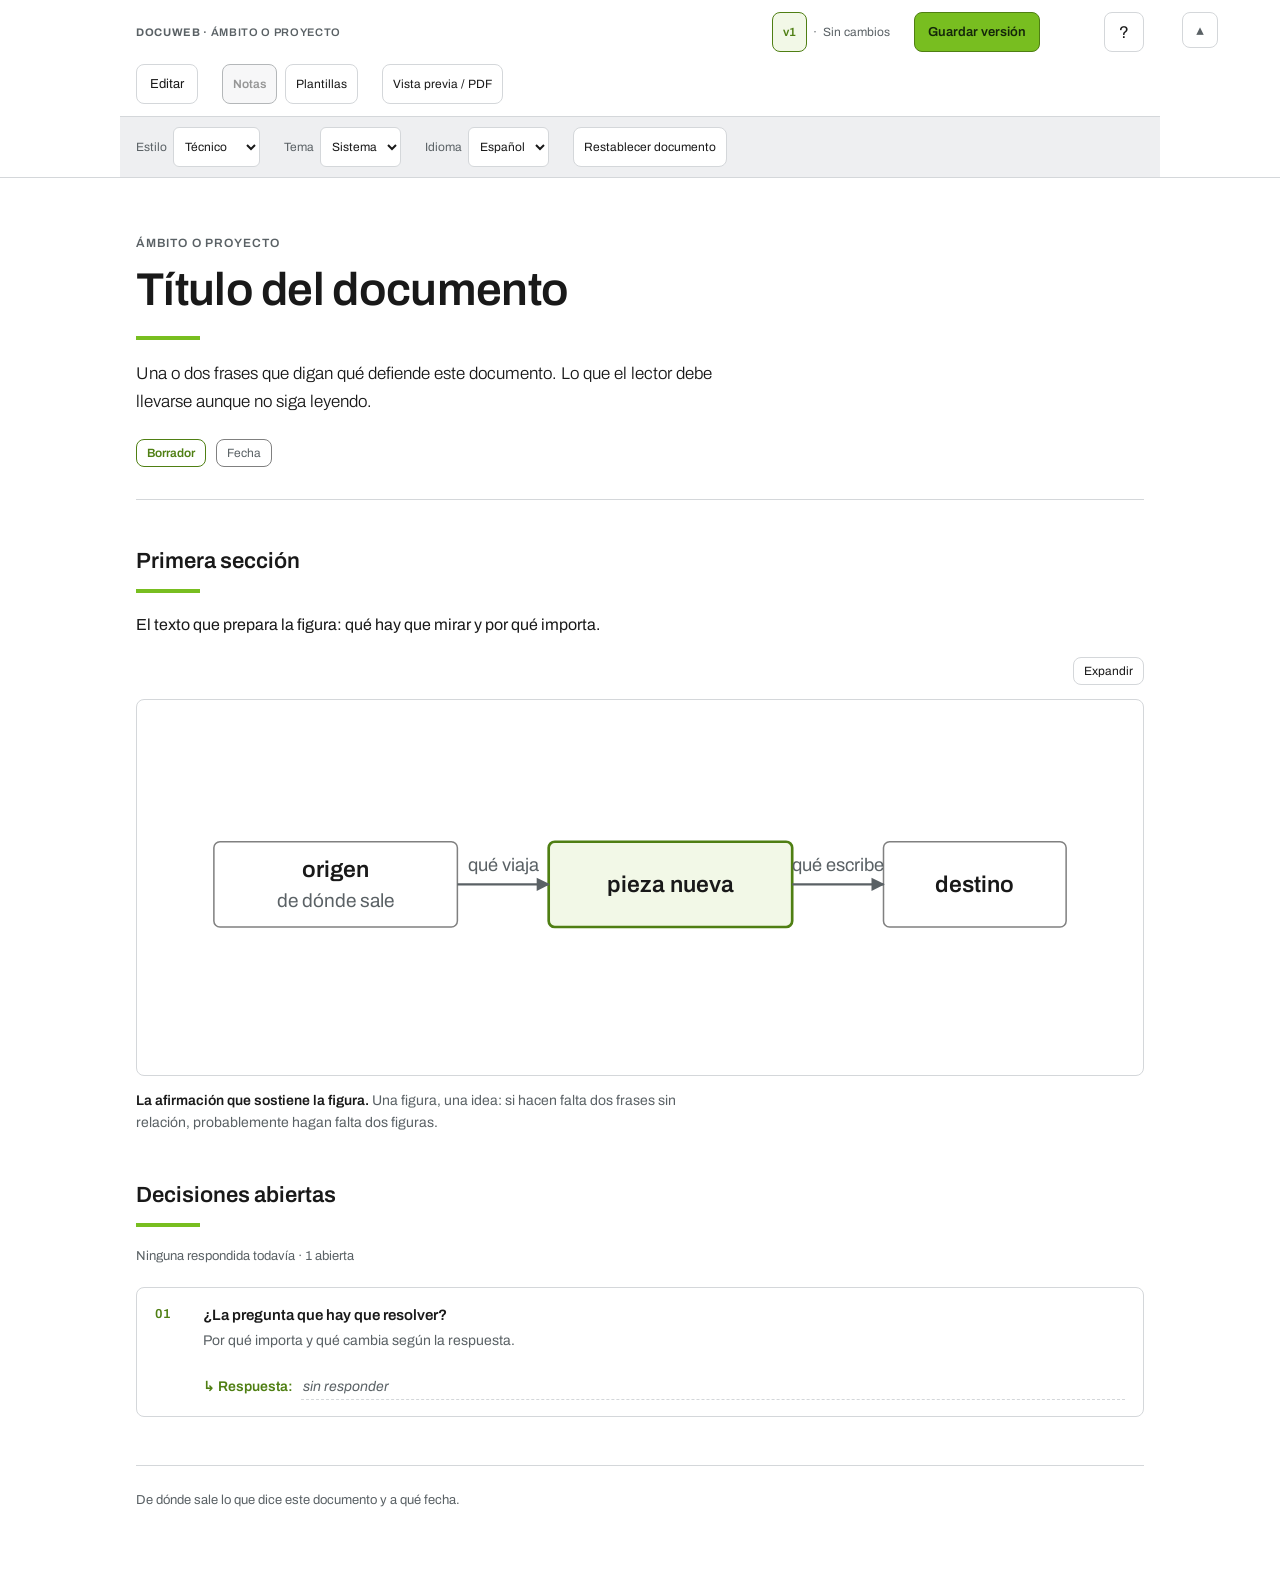
==== commit 3e1cafc6: "fix: el botón Notas parecía la puerta de las notas y solo era el interruptor Una nota es un comentar" ====
--- a/template.html
+++ b/template.html
@@ -155,7 +155,7 @@
 </script>
 
 <script id="template-data" type="application/json">[{"id":"propuesta-tecnica","title":"Propuesta técnica","description":"Del problema a una recomendación con alternativas y decisiones.","design":"technical","html":"<header><p class=\"kicker\">Documento de trabajo<\/p><h1>Título de la propuesta<\/h1><p class=\"lede\">Resume el cambio propuesto, a quién beneficia y por qué merece la pena.<\/p><div class=\"meta\"><span class=\"pill is-draft\">Borrador<\/span><span class=\"pill\">Fecha por completar<\/span><\/div><\/header><section><h2>Problema y alcance<\/h2><p>Describe el problema con evidencia. Delimita qué se incluye y qué queda fuera.<\/p><\/section><section><h2>Alternativas<\/h2><div class=\"tablewrap\"><table><thead><tr><th>Opción<\/th><th>Beneficio<\/th><th>Coste o limitación<\/th><\/tr><\/thead><tbody><tr><td>Situación actual<\/td><td>Por documentar<\/td><td>Por documentar<\/td><\/tr><tr><td>Propuesta<\/td><td>Por documentar<\/td><td>Por documentar<\/td><\/tr><\/tbody><\/table><\/div><\/section><section><h2>Arquitectura propuesta<\/h2><figure data-fig=\"f1\"><div class=\"figtools\" data-tools=\"f1\"><\/div><div class=\"canvas canvas--mid\"><svg data-svg=\"f1\" role=\"img\" aria-label=\"Entrada, proceso y resultado\"><\/svg><\/div><figcaption>Explica qué cambia y qué información pasa entre las piezas.<\/figcaption><\/figure><\/section><section><h2>Validación y riesgos<\/h2><p>Define cómo comprobar el resultado, qué podría fallar y cómo revertir el cambio.<\/p><\/section><section><h2>Decisión pendiente<\/h2><p class=\"deccount\" id=\"dec-count\"><\/p><ol class=\"decisions\"><li data-decision=\"1\"><span class=\"num\">01<\/span><div><p class=\"decision-q\">¿Se aprueba la propuesta?<\/p><p class=\"decision-w\">Indica responsable, condiciones y fecha de revisión.<\/p><\/div><div class=\"answer\"><span class=\"lbl\">Respuesta:<\/span><textarea data-answer=\"1\" rows=\"1\" placeholder=\"sin responder\"><\/textarea><\/div><\/li><\/ol><\/section><footer><p>Fuentes, responsable y fecha de actualización: por completar.<\/p><\/footer>","figures":{"f1":{"w":704,"h":224,"nodes":[{"id":"n0","x":32,"y":64,"w":176,"h":64,"kind":"box","title":"Entrada"},{"id":"n1","x":256,"y":64,"w":176,"h":64,"kind":"new","title":"Proceso"},{"id":"n2","x":480,"y":64,"w":176,"h":64,"kind":"box","title":"Resultado"}],"edges":[{"id":"e0","from":"n0","to":"n1","label":"envía"},{"id":"e1","from":"n1","to":"n2","label":"envía"}]}},"i18n":{"en":{"title":"Technical proposal","description":"From the problem to a recommendation, with alternatives and decisions.","html":"<header><p class=\"kicker\">Working document<\/p><h1>Proposal title<\/h1><p class=\"lede\">Summarise the proposed change, who benefits and why it is worth it.<\/p><div class=\"meta\"><span class=\"pill is-draft\">Draft<\/span><span class=\"pill\">Date to be filled in<\/span><\/div><\/header><section><h2>Problem and scope<\/h2><p>Describe the problem with evidence. Delimit what is included and what is left out.<\/p><\/section><section><h2>Alternatives<\/h2><div class=\"tablewrap\"><table><thead><tr><th>Option<\/th><th>Benefit<\/th><th>Cost or limitation<\/th><\/tr><\/thead><tbody><tr><td>Current situation<\/td><td>To be documented<\/td><td>To be documented<\/td><\/tr><tr><td>Proposal<\/td><td>To be documented<\/td><td>To be documented<\/td><\/tr><\/tbody><\/table><\/div><\/section><section><h2>Proposed architecture<\/h2><figure data-fig=\"f1\"><div class=\"figtools\" data-tools=\"f1\"><\/div><div class=\"canvas canvas--mid\"><svg data-svg=\"f1\" role=\"img\" aria-label=\"Input, process and output\"><\/svg><\/div><figcaption>Explain what changes and what information moves between the pieces.<\/figcaption><\/figure><\/section><section><h2>Validation and risks<\/h2><p>Define how to check the result, what could fail and how to revert the change.<\/p><\/section><section><h2>Pending decision<\/h2><p class=\"deccount\" id=\"dec-count\"><\/p><ol class=\"decisions\"><li data-decision=\"1\"><span class=\"num\">01<\/span><div><p class=\"decision-q\">Is the proposal approved?<\/p><p class=\"decision-w\">State the owner, the conditions and the review date.<\/p><\/div><div class=\"answer\"><span class=\"lbl\">Answer:<\/span><textarea data-answer=\"1\" rows=\"1\" placeholder=\"unanswered\"><\/textarea><\/div><\/li><\/ol><\/section><footer><p>Sources, owner and date of last update: to be completed.<\/p><\/footer>","figures":{"f1":{"w":704,"h":224,"nodes":[{"id":"n0","x":32,"y":64,"w":176,"h":64,"kind":"box","title":"Input"},{"id":"n1","x":256,"y":64,"w":176,"h":64,"kind":"new","title":"Process"},{"id":"n2","x":480,"y":64,"w":176,"h":64,"kind":"box","title":"Output"}],"edges":[{"id":"e0","from":"n0","to":"n1","label":"sends"},{"id":"e1","from":"n1","to":"n2","label":"sends"}]}}}}},{"id":"informe-ejecutivo","title":"Informe ejecutivo","description":"Hallazgos, indicadores y próximos pasos para decidir.","design":"executive","html":"<header><p class=\"kicker\">Documento de trabajo<\/p><h1>Título del informe<\/h1><p class=\"lede\">Escribe la conclusión principal y la decisión que necesita el lector.<\/p><div class=\"meta\"><span class=\"pill is-draft\">Borrador<\/span><span class=\"pill\">Fecha por completar<\/span><\/div><\/header><section><h2>Indicadores<\/h2><div class=\"metric-grid\"><div class=\"metric\"><h3>Resultado<\/h3><p>Por medir<\/p><\/div><div class=\"metric\"><h3>Plazo<\/h3><p>Por medir<\/p><\/div><div class=\"metric\"><h3>Recursos<\/h3><p>Por medir<\/p><\/div><\/div><\/section><section><h2>Hallazgos<\/h2><p>Resume los hallazgos y explica la evidencia que los sostiene.<\/p><\/section><section><div class=\"callout\"><h3>Recomendación<\/h3><p>Describe la acción recomendada y su efecto esperado.<\/p><\/div><\/section><section><h2>Próximos pasos<\/h2><div class=\"tablewrap\"><table><thead><tr><th>Acción<\/th><th>Responsable<\/th><th>Fecha<\/th><\/tr><\/thead><tbody><tr><td>Por definir<\/td><td>Por asignar<\/td><td>Por acordar<\/td><\/tr><tr><td>Por definir<\/td><td>Por asignar<\/td><td>Por acordar<\/td><\/tr><\/tbody><\/table><\/div><\/section><section><h2>Decisión pendiente<\/h2><p class=\"deccount\" id=\"dec-count\"><\/p><ol class=\"decisions\"><li data-decision=\"1\"><span class=\"num\">01<\/span><div><p class=\"decision-q\">¿Qué acción se autoriza?<\/p><p class=\"decision-w\">Indica alcance, responsable y recursos acordados.<\/p><\/div><div class=\"answer\"><span class=\"lbl\">Respuesta:<\/span><textarea data-answer=\"1\" rows=\"1\" placeholder=\"sin responder\"><\/textarea><\/div><\/li><\/ol><\/section><footer><p>Fuentes, responsable y fecha de actualización: por completar.<\/p><\/footer>","figures":{},"i18n":{"en":{"title":"Executive report","description":"Findings, indicators and next steps to decide on.","html":"<header><p class=\"kicker\">Working document<\/p><h1>Report title<\/h1><p class=\"lede\">Write the main conclusion and the decision the reader needs.<\/p><div class=\"meta\"><span class=\"pill is-draft\">Draft<\/span><span class=\"pill\">Date to be filled in<\/span><\/div><\/header><section><h2>Indicators<\/h2><div class=\"metric-grid\"><div class=\"metric\"><h3>Result<\/h3><p>To be measured<\/p><\/div><div class=\"metric\"><h3>Deadline<\/h3><p>To be measured<\/p><\/div><div class=\"metric\"><h3>Resources<\/h3><p>To be measured<\/p><\/div><\/div><\/section><section><h2>Findings<\/h2><p>Summarise the findings and explain the evidence behind them.<\/p><\/section><section><div class=\"callout\"><h3>Recommendation<\/h3><p>Describe the recommended action and its expected effect.<\/p><\/div><\/section><section><h2>Next steps<\/h2><div class=\"tablewrap\"><table><thead><tr><th>Action<\/th><th>Owner<\/th><th>Date<\/th><\/tr><\/thead><tbody><tr><td>To be defined<\/td><td>To be assigned<\/td><td>To be agreed<\/td><\/tr><tr><td>To be defined<\/td><td>To be assigned<\/td><td>To be agreed<\/td><\/tr><\/tbody><\/table><\/div><\/section><section><h2>Pending decision<\/h2><p class=\"deccount\" id=\"dec-count\"><\/p><ol class=\"decisions\"><li data-decision=\"1\"><span class=\"num\">01<\/span><div><p class=\"decision-q\">Which action is authorised?<\/p><p class=\"decision-w\">State the scope, the owner and the resources agreed.<\/p><\/div><div class=\"answer\"><span class=\"lbl\">Answer:<\/span><textarea data-answer=\"1\" rows=\"1\" placeholder=\"unanswered\"><\/textarea><\/div><\/li><\/ol><\/section><footer><p>Sources, owner and date of last update: to be completed.<\/p><\/footer>"}}},{"id":"plan-proyecto","title":"Plan de proyecto","description":"Objetivos, fases, responsables y riesgos en un mismo documento.","design":"executive","html":"<header><p class=\"kicker\">Documento de trabajo<\/p><h1>Nombre del proyecto<\/h1><p class=\"lede\">Describe el resultado que se busca y cómo se medirá su éxito.<\/p><div class=\"meta\"><span class=\"pill is-draft\">Borrador<\/span><span class=\"pill\">Fecha por completar<\/span><\/div><\/header><section><h2>Objetivo y alcance<\/h2><p>Define entregables, criterios de aceptación y exclusiones.<\/p><\/section><section><h2>Fases e hitos<\/h2><div class=\"tablewrap\"><table><thead><tr><th>Fase<\/th><th>Entregable<\/th><th>Responsable<\/th><th>Fecha<\/th><\/tr><\/thead><tbody><tr><td>Preparación<\/td><td>Por definir<\/td><td>Por asignar<\/td><td>Por acordar<\/td><\/tr><tr><td>Ejecución<\/td><td>Por definir<\/td><td>Por asignar<\/td><td>Por acordar<\/td><\/tr><tr><td>Validación<\/td><td>Por definir<\/td><td>Por asignar<\/td><td>Por acordar<\/td><\/tr><\/tbody><\/table><\/div><\/section><section><h2>Riesgos y dependencias<\/h2><div class=\"tablewrap\"><table><thead><tr><th>Riesgo<\/th><th>Impacto<\/th><th>Mitigación<\/th><\/tr><\/thead><tbody><tr><td>Por identificar<\/td><td>Por evaluar<\/td><td>Por definir<\/td><\/tr><\/tbody><\/table><\/div><\/section><section><h2>Decisión pendiente<\/h2><p class=\"deccount\" id=\"dec-count\"><\/p><ol class=\"decisions\"><li data-decision=\"1\"><span class=\"num\">01<\/span><div><p class=\"decision-q\">¿Se confirma el alcance y el calendario?<\/p><p class=\"decision-w\">Recoge las condiciones necesarias para iniciar el proyecto.<\/p><\/div><div class=\"answer\"><span class=\"lbl\">Respuesta:<\/span><textarea data-answer=\"1\" rows=\"1\" placeholder=\"sin responder\"><\/textarea><\/div><\/li><\/ol><\/section><footer><p>Fuentes, responsable y fecha de actualización: por completar.<\/p><\/footer>","figures":{},"i18n":{"en":{"title":"Project plan","description":"Goals, phases, owners and risks in a single document.","html":"<header><p class=\"kicker\">Working document<\/p><h1>Project name<\/h1><p class=\"lede\">Describe the result you are after and how its success will be measured.<\/p><div class=\"meta\"><span class=\"pill is-draft\">Draft<\/span><span class=\"pill\">Date to be filled in<\/span><\/div><\/header><section><h2>Goal and scope<\/h2><p>Define deliverables, acceptance criteria and exclusions.<\/p><\/section><section><h2>Phases and milestones<\/h2><div class=\"tablewrap\"><table><thead><tr><th>Phase<\/th><th>Deliverable<\/th><th>Owner<\/th><th>Date<\/th><\/tr><\/thead><tbody><tr><td>Preparation<\/td><td>To be defined<\/td><td>To be assigned<\/td><td>To be agreed<\/td><\/tr><tr><td>Execution<\/td><td>To be defined<\/td><td>To be assigned<\/td><td>To be agreed<\/td><\/tr><tr><td>Validation<\/td><td>To be defined<\/td><td>To be assigned<\/td><td>To be agreed<\/td><\/tr><\/tbody><\/table><\/div><\/section><section><h2>Risks and dependencies<\/h2><div class=\"tablewrap\"><table><thead><tr><th>Risk<\/th><th>Impact<\/th><th>Mitigation<\/th><\/tr><\/thead><tbody><tr><td>To be identified<\/td><td>To be assessed<\/td><td>To be defined<\/td><\/tr><\/tbody><\/table><\/div><\/section><section><h2>Pending decision<\/h2><p class=\"deccount\" id=\"dec-count\"><\/p><ol class=\"decisions\"><li data-decision=\"1\"><span class=\"num\">01<\/span><div><p class=\"decision-q\">Are the scope and the schedule confirmed?<\/p><p class=\"decision-w\">Collect the conditions needed to start the project.<\/p><\/div><div class=\"answer\"><span class=\"lbl\">Answer:<\/span><textarea data-answer=\"1\" rows=\"1\" placeholder=\"unanswered\"><\/textarea><\/div><\/li><\/ol><\/section><footer><p>Sources, owner and date of last update: to be completed.<\/p><\/footer>"}}},{"id":"comparacion-alternativas","title":"Comparación de alternativas","description":"Criterios, evidencias y compromisos para justificar una elección.","design":"editorial","html":"<header><p class=\"kicker\">Documento de trabajo<\/p><h1>Comparación de alternativas<\/h1><p class=\"lede\">Explica la necesidad y cuáles son las opciones que se están evaluando.<\/p><div class=\"meta\"><span class=\"pill is-draft\">Borrador<\/span><span class=\"pill\">Fecha por completar<\/span><\/div><\/header><section><h2>Criterios de evaluación<\/h2><p>Define qué importa y cómo se evaluará cada criterio antes de puntuar las opciones.<\/p><\/section><section><h2>Comparación<\/h2><div class=\"tablewrap\"><table><thead><tr><th>Criterio<\/th><th>Alternativa A<\/th><th>Alternativa B<\/th><\/tr><\/thead><tbody><tr><td>Adecuación<\/td><td>Por evaluar<\/td><td>Por evaluar<\/td><\/tr><tr><td>Coste total<\/td><td>Por estimar<\/td><td>Por estimar<\/td><\/tr><tr><td>Riesgo<\/td><td>Por evaluar<\/td><td>Por evaluar<\/td><\/tr><tr><td>Plazo<\/td><td>Por estimar<\/td><td>Por estimar<\/td><\/tr><\/tbody><\/table><\/div><\/section><section><h2>Recomendación y compromisos<\/h2><p>Justifica la elección con evidencia y explicita qué se acepta perder.<\/p><\/section><section><h2>Decisión pendiente<\/h2><p class=\"deccount\" id=\"dec-count\"><\/p><ol class=\"decisions\"><li data-decision=\"1\"><span class=\"num\">01<\/span><div><p class=\"decision-q\">¿Qué alternativa se elige?<\/p><p class=\"decision-w\">Anota las condiciones de la elección y cuándo revisarla.<\/p><\/div><div class=\"answer\"><span class=\"lbl\">Respuesta:<\/span><textarea data-answer=\"1\" rows=\"1\" placeholder=\"sin responder\"><\/textarea><\/div><\/li><\/ol><\/section><footer><p>Fuentes, responsable y fecha de actualización: por completar.<\/p><\/footer>","figures":{},"i18n":{"en":{"title":"Comparison of alternatives","description":"Criteria, evidence and trade-offs to justify a choice.","html":"<header><p class=\"kicker\">Working document<\/p><h1>Comparison of alternatives<\/h1><p class=\"lede\">Explain the need and which options are being evaluated.<\/p><div class=\"meta\"><span class=\"pill is-draft\">Draft<\/span><span class=\"pill\">Date to be filled in<\/span><\/div><\/header><section><h2>Evaluation criteria<\/h2><p>Define what matters and how each criterion will be evaluated before scoring the options.<\/p><\/section><section><h2>Comparison<\/h2><div class=\"tablewrap\"><table><thead><tr><th>Criterion<\/th><th>Option A<\/th><th>Option B<\/th><\/tr><\/thead><tbody><tr><td>Fit<\/td><td>To be assessed<\/td><td>To be assessed<\/td><\/tr><tr><td>Total cost<\/td><td>To be estimated<\/td><td>To be estimated<\/td><\/tr><tr><td>Risk<\/td><td>To be assessed<\/td><td>To be assessed<\/td><\/tr><tr><td>Timeline<\/td><td>To be estimated<\/td><td>To be estimated<\/td><\/tr><\/tbody><\/table><\/div><\/section><section><h2>Recommendation and trade-offs<\/h2><p>Justify the choice with evidence and state what you accept losing.<\/p><\/section><section><h2>Pending decision<\/h2><p class=\"deccount\" id=\"dec-count\"><\/p><ol class=\"decisions\"><li data-decision=\"1\"><span class=\"num\">01<\/span><div><p class=\"decision-q\">Which alternative is chosen?<\/p><p class=\"decision-w\">Note the conditions of the choice and when to review it.<\/p><\/div><div class=\"answer\"><span class=\"lbl\">Answer:<\/span><textarea data-answer=\"1\" rows=\"1\" placeholder=\"unanswered\"><\/textarea><\/div><\/li><\/ol><\/section><footer><p>Sources, owner and date of last update: to be completed.<\/p><\/footer>"}}},{"id":"registro-decision","title":"Registro de decisión","description":"Contexto, decisión, consecuencias y condiciones de revisión.","design":"editorial","html":"<header><p class=\"kicker\">Documento de trabajo<\/p><h1>Título de la decisión<\/h1><p class=\"lede\">Resume el asunto que requiere una decisión y su ámbito.<\/p><div class=\"meta\"><span class=\"pill is-draft\">Borrador<\/span><span class=\"pill\">Fecha por completar<\/span><\/div><\/header><section><h2>Contexto<\/h2><p>Describe las restricciones, antecedentes y hechos que motivan la decisión.<\/p><\/section><section><h2>Alternativas consideradas<\/h2><p>Explica las opciones evaluadas y por qué se descartan o se mantienen.<\/p><\/section><section><h2>Decisión pendiente<\/h2><p class=\"deccount\" id=\"dec-count\"><\/p><ol class=\"decisions\"><li data-decision=\"1\"><span class=\"num\">01<\/span><div><p class=\"decision-q\">¿Cuál es la decisión acordada?<\/p><p class=\"decision-w\">Registra la resolución, quién la toma y en qué fecha.<\/p><\/div><div class=\"answer\"><span class=\"lbl\">Respuesta:<\/span><textarea data-answer=\"1\" rows=\"1\" placeholder=\"sin responder\"><\/textarea><\/div><\/li><\/ol><\/section><section><h2>Consecuencias<\/h2><p>Describe beneficios, costes, riesgos y obligaciones que se aceptan.<\/p><\/section><section><h2>Cuándo revisar<\/h2><p>Define señales o cambios de contexto que justificarían revisar la decisión.<\/p><\/section><footer><p>Fuentes, responsable y fecha de actualización: por completar.<\/p><\/footer>","figures":{},"i18n":{"en":{"title":"Decision record","description":"Context, decision, consequences and review conditions.","html":"<header><p class=\"kicker\">Working document<\/p><h1>Decision title<\/h1><p class=\"lede\">Summarise the matter that needs a decision and its scope.<\/p><div class=\"meta\"><span class=\"pill is-draft\">Draft<\/span><span class=\"pill\">Date to be filled in<\/span><\/div><\/header><section><h2>Context<\/h2><p>Describe the constraints, background and facts that motivate the decision.<\/p><\/section><section><h2>Alternatives considered<\/h2><p>Explain the options evaluated and why they are discarded or kept.<\/p><\/section><section><h2>Pending decision<\/h2><p class=\"deccount\" id=\"dec-count\"><\/p><ol class=\"decisions\"><li data-decision=\"1\"><span class=\"num\">01<\/span><div><p class=\"decision-q\">What is the agreed decision?<\/p><p class=\"decision-w\">Record the resolution, who takes it and on what date.<\/p><\/div><div class=\"answer\"><span class=\"lbl\">Answer:<\/span><textarea data-answer=\"1\" rows=\"1\" placeholder=\"unanswered\"><\/textarea><\/div><\/li><\/ol><\/section><section><h2>Consequences<\/h2><p>Describe the benefits, costs, risks and obligations that are accepted.<\/p><\/section><section><h2>When to review<\/h2><p>Define the signals or context changes that would justify revisiting the decision.<\/p><\/section><footer><p>Sources, owner and date of last update: to be completed.<\/p><\/footer>"}}}]</script>
-<script id="i18n-data" type="application/json">{"keys":["add.callout","add.decision","add.diagram","add.header","add.link","add.link.title","add.redo","add.section","add.table","add.undo","anchor.auto","anchor.e","anchor.n","anchor.ne","anchor.nw","anchor.s","anchor.se","anchor.sw","anchor.w","answers.aria","answers.count.all.many","answers.count.all.one","answers.count.none.many","answers.count.none.one","answers.count.some","answers.label","answers.placeholder","answers.printEmpty","appbar.addContent","appbar.chrome.hide","appbar.chrome.short","appbar.chrome.show","appbar.edit","appbar.edit.title","appbar.finishEdit","appbar.help","appbar.help.title","appbar.history.title","appbar.lang","appbar.more","appbar.notes","appbar.notes.count","appbar.notes.hidden","appbar.notes.title","appbar.preferences","appbar.print","appbar.reset","appbar.reset.title","appbar.save","appbar.saveShort","appbar.style","appbar.templates","appbar.theme","appear.align","appear.align.end","appear.align.middle","appear.align.start","appear.auto","appear.auto.title","appear.bold","appear.bold.bold","appear.bold.normal","appear.cap.butt","appear.cap.round","appear.cap.square","appear.copy","appear.dash","appear.dash.dashdot","appear.dash.dashed","appear.dash.dotted","appear.dash.longdash","appear.dash.solid","appear.endHead","appear.fill","appear.fillOpacity","appear.fontSize","appear.fromKind","appear.group.ends","appear.group.plain","appear.group.stroke","appear.group.text","appear.head.arrow","appear.head.circle","appear.head.diamond","appear.head.none","appear.head.open","appear.italic","appear.italic.italic","appear.italic.normal","appear.linecap","appear.mixedShort","appear.mixedValues","appear.noFill","appear.none","appear.opacity","appear.paste","appear.preset","appear.preset.card","appear.preset.choose","appear.preset.heading","appear.preset.panel","appear.preset.placeholder","appear.radius","appear.reset","appear.route","appear.route.curve","appear.route.rounded","appear.route.straight","appear.shadow","appear.shadow.soft","appear.startHead","appear.stroke","appear.strokeWidth","appear.textColor","block.deleteFooter","block.deleteHeader","block.deleteSection","block.down","block.footer","block.header","block.section","block.up","confirm.reset","date.months","doc.untitled","help.b1.h","help.b1.p","help.b10.h","help.b10.p","help.b11.h","help.b11.p","help.b12.h","help.b12.p","help.b2.h","help.b2.p","help.b3.h","help.b3.p","help.b4.h","help.b4.p","help.b5.h","help.b5.p","help.b6.h","help.b6.p","help.b7.h","help.b7.p","help.b8.h","help.b8.p","help.b9.h","help.b9.p","help.title","history.empty","history.intro","history.nonote","history.title","kind.box","kind.chip","kind.chipdead","kind.dead","kind.divider","kind.edge.dead","kind.edge.line","kind.edge.new","kind.label","kind.new","kind.out","link.address","link.help","link.rejected","link.selectFirst","modal.cancel","modal.close","modal.linkApply","modal.linkRemove","modal.linkTitle","modal.pickFolder","modal.reset","modal.resetTitle","modal.save","modal.saveTitle","new.callout.body","new.callout.title","new.decision.q","new.decision.title","new.decision.w","new.diagram.aria","new.diagram.caption","new.diagram.title","new.header.kicker","new.header.lede","new.header.pill1","new.header.pill2","new.header.title","new.section.body","new.section.title","new.table.h1","new.table.h2","new.table.h3","new.table.r1","new.table.r2","new.table.title","new.table.todo","notice.dismiss","preset.after.sub","preset.after.title","preset.before.edge","preset.before.sub","preset.before.title","preset.beforeafter","preset.cards","preset.edge.continues","preset.edge.sends","preset.flow","preset.labels.application","preset.labels.data","preset.labels.input","preset.labels.output","preset.labels.prepare","preset.labels.presentation","preset.labels.process","preset.labels.run","preset.labels.validate","preset.layers","preset.sequence","preset.title","props.aria","props.box","props.box.center","props.box.delete","props.box.link","props.box.style","props.box.sub","props.box.sub2","props.box.title","props.box.top","props.edge","props.edge.addElbow","props.edge.delElbow","props.edge.delElbows","props.edge.delete","props.edge.from","props.edge.fromAnchor","props.edge.label","props.edge.recenter","props.edge.release","props.edge.style","props.edge.to","props.edge.toAnchor","props.multi.boxStyle","props.multi.boxes.many","props.multi.boxes.one","props.multi.clear","props.multi.delete","props.multi.edgeStyle","props.multi.edges.many","props.multi.edges.one","props.multi.summary","props.multi.title","props.multi.unchanged","props.note","props.note.by","props.note.delete","props.note.none","props.note.target","props.note.text","props.title","restored.notice","save.dest.dialog","save.dest.download","save.dest.folder","save.done.disk","save.done.diskplain","save.done.download","save.field.note","save.field.who","save.fileType","save.folder.pinned","save.inFolder","save.originalFolder","save.where","status.clean","status.dirty","status.restored","status.saved","style.editorial","style.executive","style.technical","template.brand","templates.done","templates.intro","templates.title","theme.auto","theme.dark","theme.light","tools.arrange","tools.arrange.aria","tools.arrange.distributeX","tools.arrange.distributeY","tools.arrange.fit","tools.arrange.left","tools.arrange.top","tools.arrow","tools.arrow.title","tools.arrowTarget","tools.box","tools.collapse","tools.collapse.title","tools.diagrams","tools.duplicate","tools.expand","tools.expand.title","tools.exportSvg","tools.hint.connect","tools.hint.connectTo","tools.hint.idle","tools.hint.picked","tools.newBox","tools.newNote","tools.note","tools.note.title","tools.redo","tools.resetFigure","tools.selectAll","tools.selectAll.title","tools.undo"],"es":["+ Aviso","+ Decisión","+ Diagrama","+ Título","Enlace","Convierte el texto seleccionado en un enlace","Rehacer","+ Sección","+ Tabla","Deshacer","automático","derecha","arriba","arriba derecha","arriba izquierda","abajo","abajo derecha","abajo izquierda","izquierda","Respuesta a la decisión","Las {n} respondidas","La única respondida","Ninguna respondida todavía · {n} abiertas","Ninguna respondida todavía · {n} abierta","{done} de {total} respondidas","↳ Respuesta:","sin responder","Sin responder","Añadir contenido","Ocultar la barra","Barra","Mostrar la barra","Editar","Edita el texto y los diagramas del documento","Terminar","Ayuda","Cómo se edita este documento","Ver el historial de versiones de este fichero","Idioma","Más","Notas","Notas · {n}","Notas ocultas","Muestra u oculta las notas de revisión","Preferencias","Vista previa / PDF","Restablecer documento","Vuelve al contenido y los ajustes guardados en este fichero","Guardar versión","Guardar","Estilo","Plantillas","Tema","Alineación del texto","Derecha","Centro","Izquierda","Automático","Usar el color del tipo de elemento","Peso","Negrita","Normal","Recta","Redonda","Cuadrada","Copiar apariencia","Patrón de línea","Guion-punto ━ · ━ ·","Segmentos ━ ━ ━","Puntos · · · ·","Segmentos largos ━━ ━━","Continua ━━━━━","Final","Relleno","Opacidad del relleno (%)","Tamaño del texto (px)","Del tipo de elemento","Extremos de línea","Apariencia","Borde y relleno","Texto","Flecha","Círculo","Rombo","Sin punta","Flecha abierta","Inclinación","Cursiva","Normal","Terminación del trazo","Varios","Varios valores","Sin relleno","Sin relleno","Opacidad (%)","Pegar apariencia","Estilo visual","Tarjeta blanca","Aplicar un estilo…","Cabecera violeta","Panel lavanda","Área de entrada","Esquinas (px)","Restablecer apariencia","Recorrido","Curva suave","Codos redondeados","Segmentos rectos","Sombra","Suave","Inicio","Color de línea","Grosor (px)","Color del texto","Eliminar pie","Eliminar cabecera","Eliminar sección","Bajar","pie","cabecera","sección","Subir","Se descartan los cambios sin grabar y vuelven los diagramas de la última versión grabada. ¿Continuar?",["ene","feb","mar","abr","may","jun","jul","ago","sep","oct","nov","dic"],"Documento","Texto y bloques","Editar permite escribir en títulos, párrafos, tablas y pies de figura. Cada bloque de texto trae una medida de lectura; arrastra su borde derecho para darle el ancho que quieras, y haz doble clic en ese borde para volver a la de partida. Al final del documento puedes añadir títulos, secciones, tablas, avisos, diagramas y decisiones. Deshacer y Rehacer también recuperan el contenido.","Notas","+ Nota deja un comentario azul sobre el dibujo, que puede apuntar a una caja. El botón Notas las oculta todas, y entonces tampoco salen en el SVG exportado.","Respuestas","Cada decisión abierta tiene su línea de respuesta: se escribe sin entrar en modo edición, basta pulsar sobre ella.","Grabar","Grabar versión crea el fichero siguiente con el número subido. En Chrome y Edge puedes fijar la carpeta una vez y a partir de ahí graba ahí mismo, sin diálogo.","Plantillas y estilo","Plantillas descarga un documento nuevo. Estilo cambia la apariencia del documento actual; Tema permite elegir claro, oscuro o seguir el sistema. Todo se conserva al grabar una versión.","Apariencia","Selecciona una caja o línea para cambiar colores, relleno, patrón, grosor, esquinas y texto. Las flechas admiten puntas en ambos extremos. Puedes aplicar cambios a una selección múltiple, copiar y pegar apariencia o volver a los valores del tipo.","Diagramas","Selecciona cajas para duplicarlas, alinearlas, distribuirlas o ajustarlas al texto. Diagramas añade un flujo, capas, un antes y después o una secuencia.","Imprimir / PDF","Abre la impresión del navegador y elige Guardar como PDF. Se ocultan los controles y se incluyen las respuestas completas.","Editar","El botón Editar abre a la vez la escritura del texto y las barras de herramientas de las figuras. Fuera de ese modo el documento solo se lee.","Mover y cambiar","Arrastra cajas, codos de flecha y etiquetas. Tira de la esquina para redimensionar. Doble clic sobre una caja abre su panel. Supr borra lo elegido.","Varios a la vez","Abre un marco arrastrando sobre el fondo, o suma y resta con {add}+clic. Seleccionar todo coge la figura entera. Arrastrando cualquiera de los elegidos se mueve el grupo.","Flechas","Arrastra la línea de una flecha para doblarla: el codo nace donde la agarras, y cada tramo admite el suyo. Doble clic en un codo lo quita. Las etiquetas se arrastran solas y Recentrar etiqueta las devuelve a su sitio.","Cómo se edita","Todavía no se ha grabado ninguna versión.","Cada línea es una versión grabada de este fichero. El historial viaja dentro del documento, así que cualquiera que lo reciba ve por dónde ha pasado.","sin nota","Historial de versiones","caja normal","bloque interior","bloque interior · se elimina","se elimina (roja)","línea de frontera","se elimina (roja)","normal","camino nuevo (verde)","solo texto","pieza nueva (verde)","fuera del ámbito (discontinua)","Dirección","Sin «https://» delante también vale: se añade solo. Un correo se enlaza como correo.","Esa dirección no se puede enlazar. Valen páginas web, correos y teléfonos.","Selecciona antes el texto que quieres enlazar.","Cancelar","Cerrar","Enlazar","Quitar enlace","Enlace","Fijar carpeta…","Restablecer","Restablecer el documento","Grabar","Grabar versión","Explica el hallazgo o la recomendación.","Idea destacada","¿Qué hay que decidir?","Decisión pendiente","Explica las consecuencias y quién debe responder.","Diagrama del documento","Describe lo que muestra el diagrama.","Diagrama","Ámbito o proyecto","Una o dos frases que digan qué defiende este documento.","Borrador","Fecha","Título del documento","Escribe aquí el contenido.","Nueva sección","Criterio","Alternativa A","Alternativa B","Beneficio","Limitación","Comparación","Por completar","Entendido","mejora esperada","Situación propuesta","transformación","limitación por resolver","Situación actual","Antes y después","Panel de tarjetas","continúa","envía","Flujo","Aplicación","Datos","Entrada","Resultado","Preparar","Presentación","Proceso","Ejecutar","Validar","Arquitectura por capas","Secuencia de etapas","Añadir diagrama","Propiedades del elemento seleccionado","Caja","Centrar texto","Eliminar caja","Enlace","Estilo","Subtítulo","Tercera línea","Título","Texto arriba","Flecha","Añadir codo","Quitar codo","Quitar codos","Eliminar flecha","Origen","Sale por","Etiqueta","Recentrar etiqueta","Soltar amarres","Estilo","Destino","Llega por","Estilo de las cajas","{n} cajas","{n} caja","Quitar selección","Eliminar los {n}","Estilo de las flechas","{n} flechas","{n} flecha","{nodes} y {edges}. Arrastra cualquiera de ellas y se mueve el grupo entero.","{n} elementos","sin cambiar","Nota","Firma","Eliminar nota","no apunta a nada","Apunta a","Texto de la nota","Propiedades","Se han recuperado cambios que no llegaste a grabar en el fichero. Pulsa Grabar versión para fijarlos, o Restablecer para volver a los diagramas originales.","Se abrirá el diálogo del sistema para grabar {file}. Llévalo a la carpeta de este documento y las siguientes versiones se ofrecerán ya ahí; o fíjala de una vez con el botón de abajo.","Este navegador no puede escribir en disco desde una página local: {file} irá a Descargas y tendrás que moverlo. Chrome y Edge sí lo permiten.","Se grabará {file} en la carpeta {folder}, sin diálogo y sin pasar por Descargas.","Grabado {file}{folder}. Queda junto al original, con la v{rev} escrita dentro: aunque alguien lo renombre, el documento sigue diciendo qué versión es y quién la grabó.","Grabado {file}.","Descargado {file} a la carpeta de descargas: este navegador no permite escribir en disco desde una página local. Muévelo a {dir}. Lleva la v{rev} escrita dentro.","Qué cambia en esta versión","Quién graba","Página HTML","Carpeta fijada: {folder}. Las próximas versiones se graban ahí directamente, sin diálogo y sin pasar por Descargas.","en {folder}","la carpeta del original","Este documento está en","Sin cambios","Sin guardar","cambios sin grabar","versión grabada","Editorial","Ejecutivo","Técnico","docuweb","Plantilla descargada. Abre {file} para empezar un documento nuevo.","Elige una estructura. Se descargará un documento nuevo, listo para editar y compartir.","Un documento para cada propósito","Sistema","Oscuro","Claro","Organizar…","Organizar cajas","Distribuir horizontal","Distribuir vertical","Ajustar al texto","Alinear izquierda","Alinear arriba","+ Flecha","Pulsa el botón y después la caja de origen y la de destino","Elige destino…","+ Caja","Contraer","Devuelve el diagrama al ancho del documento","Diagramas…","Duplicar","Expandir","Lleva el diagrama a todo el ancho de la ventana","Exportar SVG","pulsa la caja de origen","ahora la caja de destino","arrastra una flecha para doblarla · doble clic en un codo lo quita · marco en el vacío o {add}+clic para varios · Supr borra","{n} elegidos · arrastra cualquiera y se mueven juntos","nueva caja","Escribe aquí la duda o el comentario.","+ Nota","Una nota de revisión: puede quedarse suelta o apuntar a una caja","Rehacer","Restablecer figura","Seleccionar todo","Elige todas las cajas, notas y flechas de esta figura para moverlas juntas","Deshacer"],"en":["+ Callout","+ Decision","+ Diagram","+ Title","Link","Turn the selected text into a link","Redo","+ Section","+ Table","Undo","automatic","right","top","top right","top left","bottom","bottom right","bottom left","left","Answer to the decision","All {n} answered","All {n} answered","None answered yet · {n} open","None answered yet · {n} open","{done} of {total} answered","↳ Answer:","unanswered","Unanswered","Add content","Hide the toolbar","Toolbar","Show the toolbar","Edit","Edit the text and the diagrams of the document","Done","Help","How this document is edited","See the version history of this file","Language","More","Notes","Notes · {n}","Notes hidden","Show or hide review notes","Preferences","Preview / PDF","Reset document","Restore the content and settings saved in this file","Save version","Save","Style","Templates","Theme","Text alignment","Right","Centre","Left","Automatic","Use the colour of the element kind","Weight","Bold","Normal","Flat","Round","Square","Copy appearance","Line pattern","Dash-dot ━ · ━ ·","Dashed ━ ━ ━","Dotted · · · ·","Long dashes ━━ ━━","Solid ━━━━━","End","Fill","Fill opacity (%)","Text size (px)","From the element kind","Line ends","Appearance","Border and fill","Text","Arrow","Circle","Diamond","No head","Open arrow","Slant","Italic","Normal","Stroke cap","Mixed","Mixed values","No fill","No fill","Opacity (%)","Paste appearance","Visual style","White card","Apply a style…","Violet heading","Lavender panel","Input area","Corners (px)","Reset appearance","Route","Smooth curve","Rounded elbows","Straight segments","Shadow","Soft","Start","Line colour","Width (px)","Text colour","Delete footer","Delete header","Delete section","Move down","footer","header","section","Move up","Unsaved changes are discarded and the diagrams from the last saved version come back. Continue?",["Jan","Feb","Mar","Apr","May","Jun","Jul","Aug","Sep","Oct","Nov","Dec"],"Untitled document","Text and blocks","Editar lets you write in headings, paragraphs, tables and captions. Every text block comes with a reading measure; drag its right edge to give it the width you want, and double-click that edge to go back to the original. At the end of the document you can add titles, sections, tables, callouts, diagrams and decisions. Undo and Redo also bring the content back.","Notes","+ Note leaves a blue comment on the drawing, which can point to a box. The Notes button hides them all, and then they are left out of the exported SVG too.","Answers","Every open decision has its answer line: you write in it without entering editing mode, just click on it.","Saving","Save version creates the next file with the number bumped. In Chrome and Edge you can set the folder once and from then on it saves right there, with no dialog.","Templates and style","Templates downloads a new document. Style changes the appearance of the current document; Theme chooses light, dark or follow the system. Everything is kept when you save a version.","Appearance","Select a box or a line to change colours, fill, pattern, width, corners and text. Arrows take heads on both ends. You can apply changes to a multiple selection, copy and paste appearance, or go back to the kind's values.","Diagrams","Select boxes to duplicate, align, distribute or fit them to their text. Diagrams adds a flow, layers, a before and after, or a sequence.","Print / PDF","Opens the browser print dialog; choose Save as PDF. Controls are hidden and full answers are included.","Editing","The Editar button opens both text writing and the figure toolbars at once. Outside that mode the document is read-only.","Moving and changing","Drag boxes, elbows and labels. Pull the corner to resize. Double click a box to open its panel. Delete removes the selection.","Several at once","Drag a marquee on the background, or add and remove with {add}+click. Select all takes the whole figure. Dragging any of the selected ones moves the group.","Arrows","Drag an arrow’s line to bend it: the elbow appears where you grab it, and every leg takes its own. Double-click an elbow to remove it. Labels drag on their own and Re-centre label puts them back.","How to edit","No version has been saved yet.","Each row is a saved version of this file. The history travels inside the document, so anyone who receives it can see where it has been.","no note","Version history","normal box","inner block","inner block · removed","removed (red)","boundary line","removed (red)","normal","new path (green)","text only","new piece (green)","out of scope (dashed)","Address","You can leave out the leading “https://”: it is added for you. An email address is linked as email.","That address cannot be linked. Web pages, email addresses and phone numbers work.","Select the text you want to link first.","Cancel","Close","Link","Remove link","Link","Set folder…","Reset","Reset the document","Save","Save version","Explain the finding or the recommendation.","Key idea","What has to be decided?","Pending decision","Explain the consequences and who should answer.","Document diagram","Describe what the diagram shows.","Diagram","Scope or project","One or two sentences saying what this document stands for.","Draft","Date","Document title","Write the content here.","New section","Criterion","Option A","Option B","Benefit","Limitation","Comparison","To be completed","Got it","expected improvement","Proposed situation","transformation","limitation to solve","Current situation","Before and after","Card panel","continues","sends","Flow","Application","Data","Input","Output","Prepare","Presentation","Process","Run","Validate","Layered architecture","Sequence of stages","Add diagram","Properties of the selected element","Box","Centre text","Delete box","Link","Style","Subtitle","Third line","Title","Text at top","Arrow","Add elbow","Remove elbow","Remove elbows","Delete arrow","From","Leaves from","Label","Re-centre label","Release anchors","Style","To","Arrives at","Box style","{n} boxes","{n} box","Clear selection","Delete all {n}","Arrow style","{n} arrows","{n} arrow","{nodes} and {edges}. Drag any of them and the whole group moves.","{n} elements","unchanged","Note","Signs","Delete note","points to nothing","Points to","Note text","Properties","Changes you never saved to the file have been recovered. Press Save version to commit them, or Reset to go back to the original diagrams.","The system dialog will open to save {file}. Take it to this document's folder and later versions will be offered there; or set the folder once with the button below.","This browser cannot write to disk from a local page: {file} will go to Downloads and you will have to move it. Chrome and Edge can.","{file} will be written to the {folder} folder, with no dialog and no trip through Downloads.","Saved {file}{folder}. It sits next to the original, with v{rev} written inside: even if someone renames it, the document still says which version it is and who saved it.","Saved {file}.","Downloaded {file} to the downloads folder: this browser does not allow writing to disk from a local page. Move it to {dir}. It carries v{rev} written inside.","What changes in this version","Saved by","HTML page","Folder set: {folder}. Future versions are written there directly, with no dialog and no trip through Downloads.","in {folder}","the original's folder","This document is in","No changes","Unsaved","unsaved changes","version saved","Editorial","Executive","Technical","docuweb","Template downloaded. Open {file} to start a new document.","Choose a structure. A new document will be downloaded, ready to edit and share.","A document for every purpose","System","Dark","Light","Arrange…","Arrange boxes","Distribute horizontally","Distribute vertically","Fit to text","Align left","Align top","+ Arrow","Press the button and then the source box and the target box","Pick target…","+ Box","Collapse","Bring the diagram back to the width of the document","Diagrams…","Duplicate","Expand","Take the diagram to the full width of the window","Export SVG","press the source box","now the target box","drag an arrow to bend it · double-click an elbow to remove it · marquee on empty space or {add}+click for several · Delete removes","{n} selected · drag any of them and they move together","new box","Write the doubt or the comment here.","+ Note","A review note: it can stand alone or point to a box","Redo","Reset figure","Select all","Select every box, note and arrow in this figure so they move together","Undo"]}</script>
+<script id="i18n-data" type="application/json">{"keys":["add.callout","add.decision","add.diagram","add.header","add.link","add.link.title","add.redo","add.section","add.table","add.undo","anchor.auto","anchor.e","anchor.n","anchor.ne","anchor.nw","anchor.s","anchor.se","anchor.sw","anchor.w","answers.aria","answers.count.all.many","answers.count.all.one","answers.count.none.many","answers.count.none.one","answers.count.some","answers.label","answers.placeholder","answers.printEmpty","appbar.addContent","appbar.chrome.hide","appbar.chrome.short","appbar.chrome.show","appbar.edit","appbar.edit.title","appbar.finishEdit","appbar.help","appbar.help.title","appbar.history.title","appbar.lang","appbar.more","appbar.notes","appbar.notes.count","appbar.notes.hidden","appbar.notes.none","appbar.notes.title","appbar.preferences","appbar.print","appbar.reset","appbar.reset.title","appbar.save","appbar.saveShort","appbar.style","appbar.templates","appbar.theme","appear.align","appear.align.end","appear.align.middle","appear.align.start","appear.auto","appear.auto.title","appear.bold","appear.bold.bold","appear.bold.normal","appear.cap.butt","appear.cap.round","appear.cap.square","appear.copy","appear.dash","appear.dash.dashdot","appear.dash.dashed","appear.dash.dotted","appear.dash.longdash","appear.dash.solid","appear.endHead","appear.fill","appear.fillOpacity","appear.fontSize","appear.fromKind","appear.group.ends","appear.group.plain","appear.group.stroke","appear.group.text","appear.head.arrow","appear.head.circle","appear.head.diamond","appear.head.none","appear.head.open","appear.italic","appear.italic.italic","appear.italic.normal","appear.linecap","appear.mixedShort","appear.mixedValues","appear.noFill","appear.none","appear.opacity","appear.paste","appear.preset","appear.preset.card","appear.preset.choose","appear.preset.heading","appear.preset.panel","appear.preset.placeholder","appear.radius","appear.reset","appear.route","appear.route.curve","appear.route.rounded","appear.route.straight","appear.shadow","appear.shadow.soft","appear.startHead","appear.stroke","appear.strokeWidth","appear.textColor","block.deleteFooter","block.deleteHeader","block.deleteSection","block.down","block.footer","block.header","block.section","block.up","confirm.reset","date.months","doc.untitled","help.b1.h","help.b1.p","help.b10.h","help.b10.p","help.b11.h","help.b11.p","help.b12.h","help.b12.p","help.b2.h","help.b2.p","help.b3.h","help.b3.p","help.b4.h","help.b4.p","help.b5.h","help.b5.p","help.b6.h","help.b6.p","help.b7.h","help.b7.p","help.b8.h","help.b8.p","help.b9.h","help.b9.p","help.title","history.empty","history.intro","history.nonote","history.title","kind.box","kind.chip","kind.chipdead","kind.dead","kind.divider","kind.edge.dead","kind.edge.line","kind.edge.new","kind.label","kind.new","kind.out","link.address","link.help","link.rejected","link.selectFirst","modal.cancel","modal.close","modal.linkApply","modal.linkRemove","modal.linkTitle","modal.pickFolder","modal.reset","modal.resetTitle","modal.save","modal.saveTitle","new.callout.body","new.callout.title","new.decision.q","new.decision.title","new.decision.w","new.diagram.aria","new.diagram.caption","new.diagram.title","new.header.kicker","new.header.lede","new.header.pill1","new.header.pill2","new.header.title","new.section.body","new.section.title","new.table.h1","new.table.h2","new.table.h3","new.table.r1","new.table.r2","new.table.title","new.table.todo","notice.dismiss","preset.after.sub","preset.after.title","preset.before.edge","preset.before.sub","preset.before.title","preset.beforeafter","preset.cards","preset.edge.continues","preset.edge.sends","preset.flow","preset.labels.application","preset.labels.data","preset.labels.input","preset.labels.output","preset.labels.prepare","preset.labels.presentation","preset.labels.process","preset.labels.run","preset.labels.validate","preset.layers","preset.sequence","preset.title","props.aria","props.box","props.box.center","props.box.delete","props.box.link","props.box.style","props.box.sub","props.box.sub2","props.box.title","props.box.top","props.edge","props.edge.addElbow","props.edge.delElbow","props.edge.delElbows","props.edge.delete","props.edge.from","props.edge.fromAnchor","props.edge.label","props.edge.recenter","props.edge.release","props.edge.style","props.edge.to","props.edge.toAnchor","props.multi.boxStyle","props.multi.boxes.many","props.multi.boxes.one","props.multi.clear","props.multi.delete","props.multi.edgeStyle","props.multi.edges.many","props.multi.edges.one","props.multi.summary","props.multi.title","props.multi.unchanged","props.note","props.note.by","props.note.delete","props.note.none","props.note.target","props.note.text","props.title","restored.notice","save.dest.dialog","save.dest.download","save.dest.folder","save.done.disk","save.done.diskplain","save.done.download","save.field.note","save.field.who","save.fileType","save.folder.pinned","save.inFolder","save.originalFolder","save.where","status.clean","status.dirty","status.restored","status.saved","style.editorial","style.executive","style.technical","template.brand","templates.done","templates.intro","templates.title","theme.auto","theme.dark","theme.light","tools.arrange","tools.arrange.aria","tools.arrange.distributeX","tools.arrange.distributeY","tools.arrange.fit","tools.arrange.left","tools.arrange.top","tools.arrow","tools.arrow.title","tools.arrowTarget","tools.box","tools.collapse","tools.collapse.title","tools.diagrams","tools.duplicate","tools.expand","tools.expand.title","tools.exportSvg","tools.hint.connect","tools.hint.connectTo","tools.hint.idle","tools.hint.picked","tools.newBox","tools.newNote","tools.note","tools.note.title","tools.redo","tools.resetFigure","tools.selectAll","tools.selectAll.title","tools.undo"],"es":["+ Aviso","+ Decisión","+ Diagrama","+ Título","Enlace","Convierte el texto seleccionado en un enlace","Rehacer","+ Sección","+ Tabla","Deshacer","automático","derecha","arriba","arriba derecha","arriba izquierda","abajo","abajo derecha","abajo izquierda","izquierda","Respuesta a la decisión","Las {n} respondidas","La única respondida","Ninguna respondida todavía · {n} abiertas","Ninguna respondida todavía · {n} abierta","{done} de {total} respondidas","↳ Respuesta:","sin responder","Sin responder","Añadir contenido","Ocultar la barra","Barra","Mostrar la barra","Editar","Edita el texto y los diagramas del documento","Terminar","Ayuda","Cómo se edita este documento","Ver el historial de versiones de este fichero","Idioma","Más","Notas","Notas · {n}","Notas ocultas","Todavía no hay notas. Se crean con «+ Nota», en la barra de herramientas de una figura, con Editar puesto.","Muestra u oculta las notas de revisión","Preferencias","Vista previa / PDF","Restablecer documento","Vuelve al contenido y los ajustes guardados en este fichero","Guardar versión","Guardar","Estilo","Plantillas","Tema","Alineación del texto","Derecha","Centro","Izquierda","Automático","Usar el color del tipo de elemento","Peso","Negrita","Normal","Recta","Redonda","Cuadrada","Copiar apariencia","Patrón de línea","Guion-punto ━ · ━ ·","Segmentos ━ ━ ━","Puntos · · · ·","Segmentos largos ━━ ━━","Continua ━━━━━","Final","Relleno","Opacidad del relleno (%)","Tamaño del texto (px)","Del tipo de elemento","Extremos de línea","Apariencia","Borde y relleno","Texto","Flecha","Círculo","Rombo","Sin punta","Flecha abierta","Inclinación","Cursiva","Normal","Terminación del trazo","Varios","Varios valores","Sin relleno","Sin relleno","Opacidad (%)","Pegar apariencia","Estilo visual","Tarjeta blanca","Aplicar un estilo…","Cabecera violeta","Panel lavanda","Área de entrada","Esquinas (px)","Restablecer apariencia","Recorrido","Curva suave","Codos redondeados","Segmentos rectos","Sombra","Suave","Inicio","Color de línea","Grosor (px)","Color del texto","Eliminar pie","Eliminar cabecera","Eliminar sección","Bajar","pie","cabecera","sección","Subir","Se descartan los cambios sin grabar y vuelven los diagramas de la última versión grabada. ¿Continuar?",["ene","feb","mar","abr","may","jun","jul","ago","sep","oct","nov","dic"],"Documento","Texto y bloques","Editar permite escribir en títulos, párrafos, tablas y pies de figura. Cada bloque de texto trae una medida de lectura; arrastra su borde derecho para darle el ancho que quieras, y haz doble clic en ese borde para volver a la de partida. Al final del documento puedes añadir títulos, secciones, tablas, avisos, diagramas y decisiones. Deshacer y Rehacer también recuperan el contenido.","Notas","Una nota es un comentario de revisión pegado a un diagrama, no al documento. Se crea con «+ Nota» en la barra de herramientas de la figura, con Editar puesto: aparece sobre el dibujo y el panel de la derecha abre con el texto listo para escribir. Ahí mismo se le pone firma y se elige a qué caja apunta, si es que apunta a alguna. Para cambiarla, se pulsa la nota; para quitarla, «Eliminar nota» en ese panel o la tecla Supr. El botón Notas de arriba no crea ninguna: solo las muestra u oculta todas de golpe, y ocultas tampoco salen en el PDF ni en el SVG exportado.","Respuestas","Cada decisión abierta tiene su línea de respuesta: se escribe sin entrar en modo edición, basta pulsar sobre ella.","Grabar","Grabar versión crea el fichero siguiente con el número subido. En Chrome y Edge puedes fijar la carpeta una vez y a partir de ahí graba ahí mismo, sin diálogo.","Plantillas y estilo","Plantillas descarga un documento nuevo. Estilo cambia la apariencia del documento actual; Tema permite elegir claro, oscuro o seguir el sistema. Todo se conserva al grabar una versión.","Apariencia","Selecciona una caja o línea para cambiar colores, relleno, patrón, grosor, esquinas y texto. Las flechas admiten puntas en ambos extremos. Puedes aplicar cambios a una selección múltiple, copiar y pegar apariencia o volver a los valores del tipo.","Diagramas","Selecciona cajas para duplicarlas, alinearlas, distribuirlas o ajustarlas al texto. Diagramas añade un flujo, capas, un antes y después o una secuencia.","Imprimir / PDF","Abre la impresión del navegador y elige Guardar como PDF. Se ocultan los controles y se incluyen las respuestas completas.","Editar","El botón Editar abre a la vez la escritura del texto y las barras de herramientas de las figuras. Fuera de ese modo el documento solo se lee.","Mover y cambiar","Arrastra cajas, codos de flecha y etiquetas. Tira de la esquina para redimensionar. Doble clic sobre una caja abre su panel. Supr borra lo elegido.","Varios a la vez","Abre un marco arrastrando sobre el fondo, o suma y resta con {add}+clic. Seleccionar todo coge la figura entera. Arrastrando cualquiera de los elegidos se mueve el grupo.","Flechas","Arrastra la línea de una flecha para doblarla: el codo nace donde la agarras, y cada tramo admite el suyo. Doble clic en un codo lo quita. Las etiquetas se arrastran solas y Recentrar etiqueta las devuelve a su sitio.","Cómo se edita","Todavía no se ha grabado ninguna versión.","Cada línea es una versión grabada de este fichero. El historial viaja dentro del documento, así que cualquiera que lo reciba ve por dónde ha pasado.","sin nota","Historial de versiones","caja normal","bloque interior","bloque interior · se elimina","se elimina (roja)","línea de frontera","se elimina (roja)","normal","camino nuevo (verde)","solo texto","pieza nueva (verde)","fuera del ámbito (discontinua)","Dirección","Sin «https://» delante también vale: se añade solo. Un correo se enlaza como correo.","Esa dirección no se puede enlazar. Valen páginas web, correos y teléfonos.","Selecciona antes el texto que quieres enlazar.","Cancelar","Cerrar","Enlazar","Quitar enlace","Enlace","Fijar carpeta…","Restablecer","Restablecer el documento","Grabar","Grabar versión","Explica el hallazgo o la recomendación.","Idea destacada","¿Qué hay que decidir?","Decisión pendiente","Explica las consecuencias y quién debe responder.","Diagrama del documento","Describe lo que muestra el diagrama.","Diagrama","Ámbito o proyecto","Una o dos frases que digan qué defiende este documento.","Borrador","Fecha","Título del documento","Escribe aquí el contenido.","Nueva sección","Criterio","Alternativa A","Alternativa B","Beneficio","Limitación","Comparación","Por completar","Entendido","mejora esperada","Situación propuesta","transformación","limitación por resolver","Situación actual","Antes y después","Panel de tarjetas","continúa","envía","Flujo","Aplicación","Datos","Entrada","Resultado","Preparar","Presentación","Proceso","Ejecutar","Validar","Arquitectura por capas","Secuencia de etapas","Añadir diagrama","Propiedades del elemento seleccionado","Caja","Centrar texto","Eliminar caja","Enlace","Estilo","Subtítulo","Tercera línea","Título","Texto arriba","Flecha","Añadir codo","Quitar codo","Quitar codos","Eliminar flecha","Origen","Sale por","Etiqueta","Recentrar etiqueta","Soltar amarres","Estilo","Destino","Llega por","Estilo de las cajas","{n} cajas","{n} caja","Quitar selección","Eliminar los {n}","Estilo de las flechas","{n} flechas","{n} flecha","{nodes} y {edges}. Arrastra cualquiera de ellas y se mueve el grupo entero.","{n} elementos","sin cambiar","Nota","Firma","Eliminar nota","no apunta a nada","Apunta a","Texto de la nota","Propiedades","Se han recuperado cambios que no llegaste a grabar en el fichero. Pulsa Grabar versión para fijarlos, o Restablecer para volver a los diagramas originales.","Se abrirá el diálogo del sistema para grabar {file}. Llévalo a la carpeta de este documento y las siguientes versiones se ofrecerán ya ahí; o fíjala de una vez con el botón de abajo.","Este navegador no puede escribir en disco desde una página local: {file} irá a Descargas y tendrás que moverlo. Chrome y Edge sí lo permiten.","Se grabará {file} en la carpeta {folder}, sin diálogo y sin pasar por Descargas.","Grabado {file}{folder}. Queda junto al original, con la v{rev} escrita dentro: aunque alguien lo renombre, el documento sigue diciendo qué versión es y quién la grabó.","Grabado {file}.","Descargado {file} a la carpeta de descargas: este navegador no permite escribir en disco desde una página local. Muévelo a {dir}. Lleva la v{rev} escrita dentro.","Qué cambia en esta versión","Quién graba","Página HTML","Carpeta fijada: {folder}. Las próximas versiones se graban ahí directamente, sin diálogo y sin pasar por Descargas.","en {folder}","la carpeta del original","Este documento está en","Sin cambios","Sin guardar","cambios sin grabar","versión grabada","Editorial","Ejecutivo","Técnico","docuweb","Plantilla descargada. Abre {file} para empezar un documento nuevo.","Elige una estructura. Se descargará un documento nuevo, listo para editar y compartir.","Un documento para cada propósito","Sistema","Oscuro","Claro","Organizar…","Organizar cajas","Distribuir horizontal","Distribuir vertical","Ajustar al texto","Alinear izquierda","Alinear arriba","+ Flecha","Pulsa el botón y después la caja de origen y la de destino","Elige destino…","+ Caja","Contraer","Devuelve el diagrama al ancho del documento","Diagramas…","Duplicar","Expandir","Lleva el diagrama a todo el ancho de la ventana","Exportar SVG","pulsa la caja de origen","ahora la caja de destino","arrastra una flecha para doblarla · doble clic en un codo lo quita · marco en el vacío o {add}+clic para varios · Supr borra","{n} elegidos · arrastra cualquiera y se mueven juntos","nueva caja","Escribe aquí la duda o el comentario.","+ Nota","Una nota de revisión: puede quedarse suelta o apuntar a una caja","Rehacer","Restablecer figura","Seleccionar todo","Elige todas las cajas, notas y flechas de esta figura para moverlas juntas","Deshacer"],"en":["+ Callout","+ Decision","+ Diagram","+ Title","Link","Turn the selected text into a link","Redo","+ Section","+ Table","Undo","automatic","right","top","top right","top left","bottom","bottom right","bottom left","left","Answer to the decision","All {n} answered","All {n} answered","None answered yet · {n} open","None answered yet · {n} open","{done} of {total} answered","↳ Answer:","unanswered","Unanswered","Add content","Hide the toolbar","Toolbar","Show the toolbar","Edit","Edit the text and the diagrams of the document","Done","Help","How this document is edited","See the version history of this file","Language","More","Notes","Notes · {n}","Notes hidden","No notes yet. They are made with “+ Note”, in a figure’s toolbar, with Editar on.","Show or hide review notes","Preferences","Preview / PDF","Reset document","Restore the content and settings saved in this file","Save version","Save","Style","Templates","Theme","Text alignment","Right","Centre","Left","Automatic","Use the colour of the element kind","Weight","Bold","Normal","Flat","Round","Square","Copy appearance","Line pattern","Dash-dot ━ · ━ ·","Dashed ━ ━ ━","Dotted · · · ·","Long dashes ━━ ━━","Solid ━━━━━","End","Fill","Fill opacity (%)","Text size (px)","From the element kind","Line ends","Appearance","Border and fill","Text","Arrow","Circle","Diamond","No head","Open arrow","Slant","Italic","Normal","Stroke cap","Mixed","Mixed values","No fill","No fill","Opacity (%)","Paste appearance","Visual style","White card","Apply a style…","Violet heading","Lavender panel","Input area","Corners (px)","Reset appearance","Route","Smooth curve","Rounded elbows","Straight segments","Shadow","Soft","Start","Line colour","Width (px)","Text colour","Delete footer","Delete header","Delete section","Move down","footer","header","section","Move up","Unsaved changes are discarded and the diagrams from the last saved version come back. Continue?",["Jan","Feb","Mar","Apr","May","Jun","Jul","Aug","Sep","Oct","Nov","Dec"],"Untitled document","Text and blocks","Editar lets you write in headings, paragraphs, tables and captions. Every text block comes with a reading measure; drag its right edge to give it the width you want, and double-click that edge to go back to the original. At the end of the document you can add titles, sections, tables, callouts, diagrams and decisions. Undo and Redo also bring the content back.","Notes","A note is a review comment pinned to a diagram, not to the document. You make one with “+ Note” in the figure’s toolbar, with Editar on: it lands on the drawing and the panel on the right opens with the text ready to type. Signature and which box it points at — if any — are set right there. To change it, click the note; to remove it, “Remove note” in that panel or the Delete key. The Notes button at the top makes none: it only shows or hides them all at once, and hidden notes are left out of the PDF and the exported SVG too.","Answers","Every open decision has its answer line: you write in it without entering editing mode, just click on it.","Saving","Save version creates the next file with the number bumped. In Chrome and Edge you can set the folder once and from then on it saves right there, with no dialog.","Templates and style","Templates downloads a new document. Style changes the appearance of the current document; Theme chooses light, dark or follow the system. Everything is kept when you save a version.","Appearance","Select a box or a line to change colours, fill, pattern, width, corners and text. Arrows take heads on both ends. You can apply changes to a multiple selection, copy and paste appearance, or go back to the kind's values.","Diagrams","Select boxes to duplicate, align, distribute or fit them to their text. Diagrams adds a flow, layers, a before and after, or a sequence.","Print / PDF","Opens the browser print dialog; choose Save as PDF. Controls are hidden and full answers are included.","Editing","The Editar button opens both text writing and the figure toolbars at once. Outside that mode the document is read-only.","Moving and changing","Drag boxes, elbows and labels. Pull the corner to resize. Double click a box to open its panel. Delete removes the selection.","Several at once","Drag a marquee on the background, or add and remove with {add}+click. Select all takes the whole figure. Dragging any of the selected ones moves the group.","Arrows","Drag an arrow’s line to bend it: the elbow appears where you grab it, and every leg takes its own. Double-click an elbow to remove it. Labels drag on their own and Re-centre label puts them back.","How to edit","No version has been saved yet.","Each row is a saved version of this file. The history travels inside the document, so anyone who receives it can see where it has been.","no note","Version history","normal box","inner block","inner block · removed","removed (red)","boundary line","removed (red)","normal","new path (green)","text only","new piece (green)","out of scope (dashed)","Address","You can leave out the leading “https://”: it is added for you. An email address is linked as email.","That address cannot be linked. Web pages, email addresses and phone numbers work.","Select the text you want to link first.","Cancel","Close","Link","Remove link","Link","Set folder…","Reset","Reset the document","Save","Save version","Explain the finding or the recommendation.","Key idea","What has to be decided?","Pending decision","Explain the consequences and who should answer.","Document diagram","Describe what the diagram shows.","Diagram","Scope or project","One or two sentences saying what this document stands for.","Draft","Date","Document title","Write the content here.","New section","Criterion","Option A","Option B","Benefit","Limitation","Comparison","To be completed","Got it","expected improvement","Proposed situation","transformation","limitation to solve","Current situation","Before and after","Card panel","continues","sends","Flow","Application","Data","Input","Output","Prepare","Presentation","Process","Run","Validate","Layered architecture","Sequence of stages","Add diagram","Properties of the selected element","Box","Centre text","Delete box","Link","Style","Subtitle","Third line","Title","Text at top","Arrow","Add elbow","Remove elbow","Remove elbows","Delete arrow","From","Leaves from","Label","Re-centre label","Release anchors","Style","To","Arrives at","Box style","{n} boxes","{n} box","Clear selection","Delete all {n}","Arrow style","{n} arrows","{n} arrow","{nodes} and {edges}. Drag any of them and the whole group moves.","{n} elements","unchanged","Note","Signs","Delete note","points to nothing","Points to","Note text","Properties","Changes you never saved to the file have been recovered. Press Save version to commit them, or Reset to go back to the original diagrams.","The system dialog will open to save {file}. Take it to this document's folder and later versions will be offered there; or set the folder once with the button below.","This browser cannot write to disk from a local page: {file} will go to Downloads and you will have to move it. Chrome and Edge can.","{file} will be written to the {folder} folder, with no dialog and no trip through Downloads.","Saved {file}{folder}. It sits next to the original, with v{rev} written inside: even if someone renames it, the document still says which version it is and who saved it.","Saved {file}.","Downloaded {file} to the downloads folder: this browser does not allow writing to disk from a local page. Move it to {dir}. It carries v{rev} written inside.","What changes in this version","Saved by","HTML page","Folder set: {folder}. Future versions are written there directly, with no dialog and no trip through Downloads.","in {folder}","the original's folder","This document is in","No changes","Unsaved","unsaved changes","version saved","Editorial","Executive","Technical","docuweb","Template downloaded. Open {file} to start a new document.","Choose a structure. A new document will be downloaded, ready to edit and share.","A document for every purpose","System","Dark","Light","Arrange…","Arrange boxes","Distribute horizontally","Distribute vertically","Fit to text","Align left","Align top","+ Arrow","Press the button and then the source box and the target box","Pick target…","+ Box","Collapse","Bring the diagram back to the width of the document","Diagrams…","Duplicate","Expand","Take the diagram to the full width of the window","Export SVG","press the source box","now the target box","drag an arrow to bend it · double-click an elbow to remove it · marquee on empty space or {add}+click for several · Delete removes","{n} selected · drag any of them and they move together","new box","Write the doubt or the comment here.","+ Note","A review note: it can stand alone or point to a box","Redo","Reset figure","Select all","Select every box, note and arrow in this figure so they move together","Undo"]}</script>
 <script>(function(){"use strict";var SVGNS="http://www.w3.org/2000/svg";var STORE_KEY="docuweb:borrador:"+(location.pathname||"doc");var FIGS=[];var SNAP=4;var I18N=(function(){try{var raw=JSON.parse(document.getElementById("i18n-data").textContent)||{};var out={};Object.keys(raw).forEach(function(code){if(code==="keys")return;var table=out[code]={};raw.keys.forEach(function(key,i){table[key]=raw[code][i];});});return out;}catch(err){return{};}})();var LANG_KEY="docuweb:idioma";var CHROME=[".appbar",".content-tools","#props","#overlay","#notice","#status"];function docLang(){var raw=(document.documentElement.getAttribute("lang")||"es").toLowerCase();var two=raw.slice(0,2);if(I18N[two])return two;if(I18N[raw])return raw;return"es";}
 var lang=docLang();function t(key,vars){var table=I18N[lang]||{};var text=table[key];if(text==null)text=(I18N.es||{})[key];if(text==null)return key;return String(text).replace(/\{(\w+)\}/g,function(m,k){return vars&&vars[k]!=null?String(vars[k]):m;});}
 function tList(key){var table=I18N[lang]||{},list=table[key];if(!list)list=(I18N.es||{})[key];return Array.isArray(list)?list:[];}
@@ -340,7 +340,7 @@
 var CHROME_KEY="docuweb:barra";function setChrome(on){document.body.classList.toggle("chrome-hidden",!on);var b=document.getElementById("btn-chrome");b.textContent=on?"▴":"▾ "+t("appbar.chrome.short");b.setAttribute("aria-expanded",String(on));var etiqueta=t(on?"appbar.chrome.hide":"appbar.chrome.show");b.setAttribute("aria-label",etiqueta);b.setAttribute("title",etiqueta);try{localStorage.setItem(CHROME_KEY,on?"1":"0");}catch(err){}}
 function chromeVisible(){return!document.body.classList.contains("chrome-hidden");}
 var NOTES_KEY="docuweb:notas";function countNotes(){return FIGS.reduce(function(acc,f){return acc+fig(f).nodes.filter(function(n){return n.kind==="note";}).length;},0);}
-function setNotes(on){state.hideNotes=!on;document.body.classList.toggle("no-notes",!on);var b=document.getElementById("btn-notes");b.setAttribute("aria-pressed",String(on));var n=countNotes();b.textContent=on?(n?t("appbar.notes.count",{n:n}):t("appbar.notes")):t("appbar.notes.hidden");try{localStorage.setItem(NOTES_KEY,on?"1":"0");}catch(err){}
+function setNotes(on){state.hideNotes=!on;document.body.classList.toggle("no-notes",!on);var b=document.getElementById("btn-notes");b.setAttribute("aria-pressed",String(on));var n=countNotes();b.textContent=on?(n?t("appbar.notes.count",{n:n}):t("appbar.notes")):t("appbar.notes.hidden");b.disabled=n===0;b.setAttribute("title",n?t("appbar.notes.title"):t("appbar.notes.none"));try{localStorage.setItem(NOTES_KEY,on?"1":"0");}catch(err){}
 if(!on&&state.sel.fig){var sf=state.sel.fig;state.sel.items=state.sel.items.filter(function(i){if(i.type!=="node")return true;var sn=node(sf,i.id);return!(sn&&sn.kind==="note");});if(!state.sel.items.length)selClear();renderProps();}}
 function setEditing(on){state.editing=on;document.body.classList.toggle("editing",on);if(!on){selClear();state.connect=null;}
 renderAll();renderProps();renderTools();}
